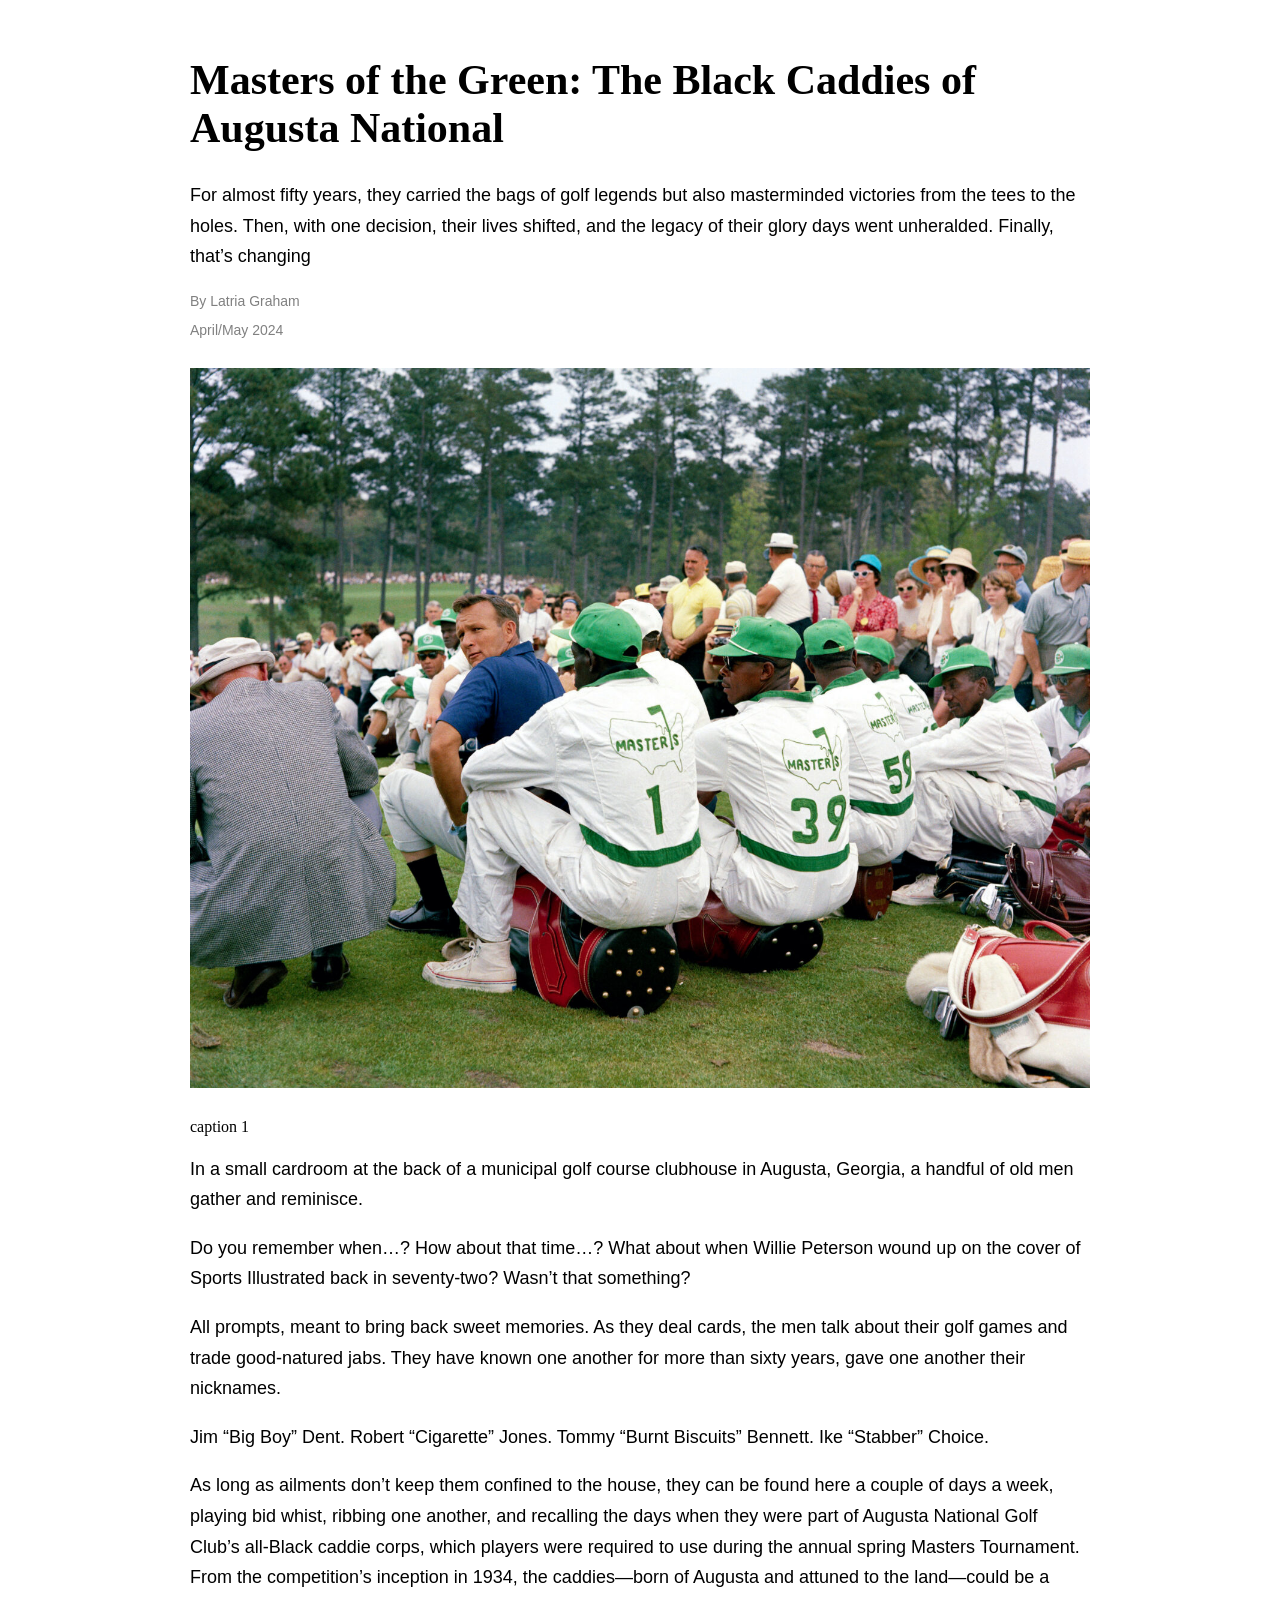
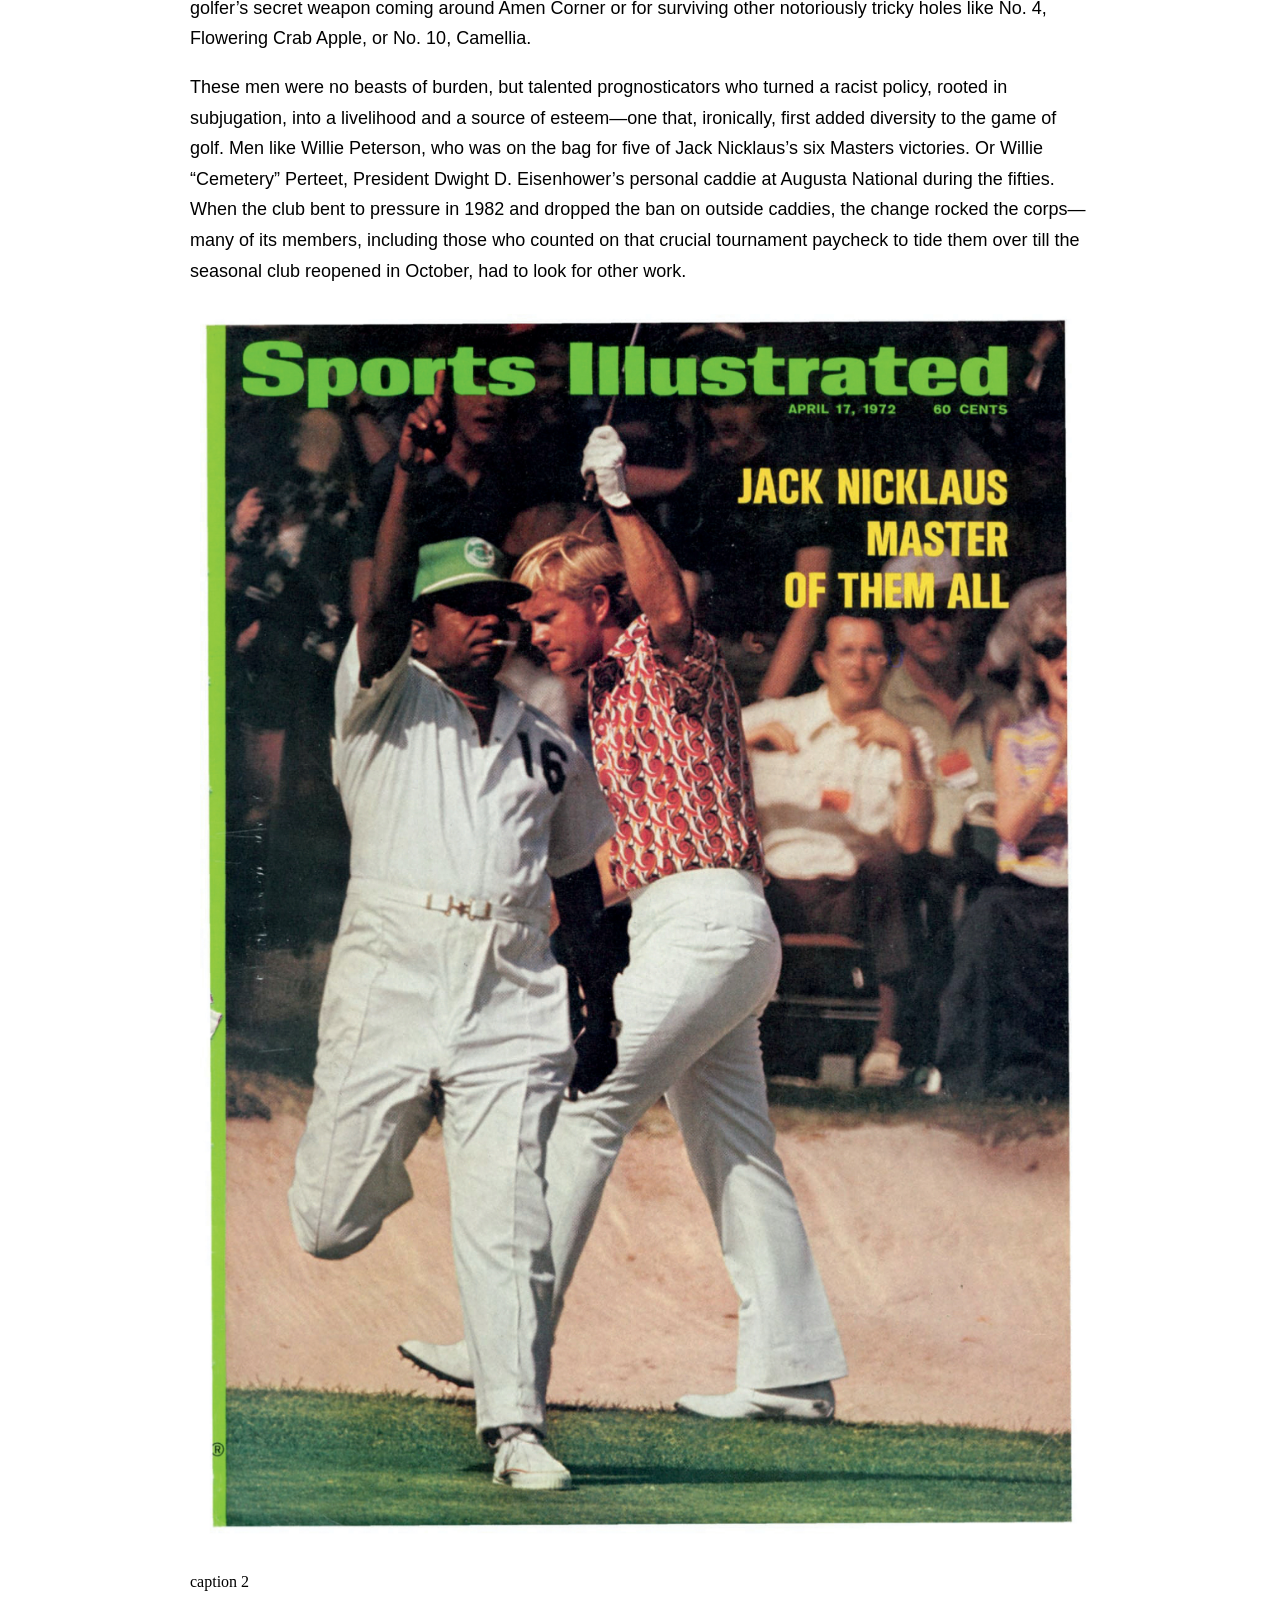
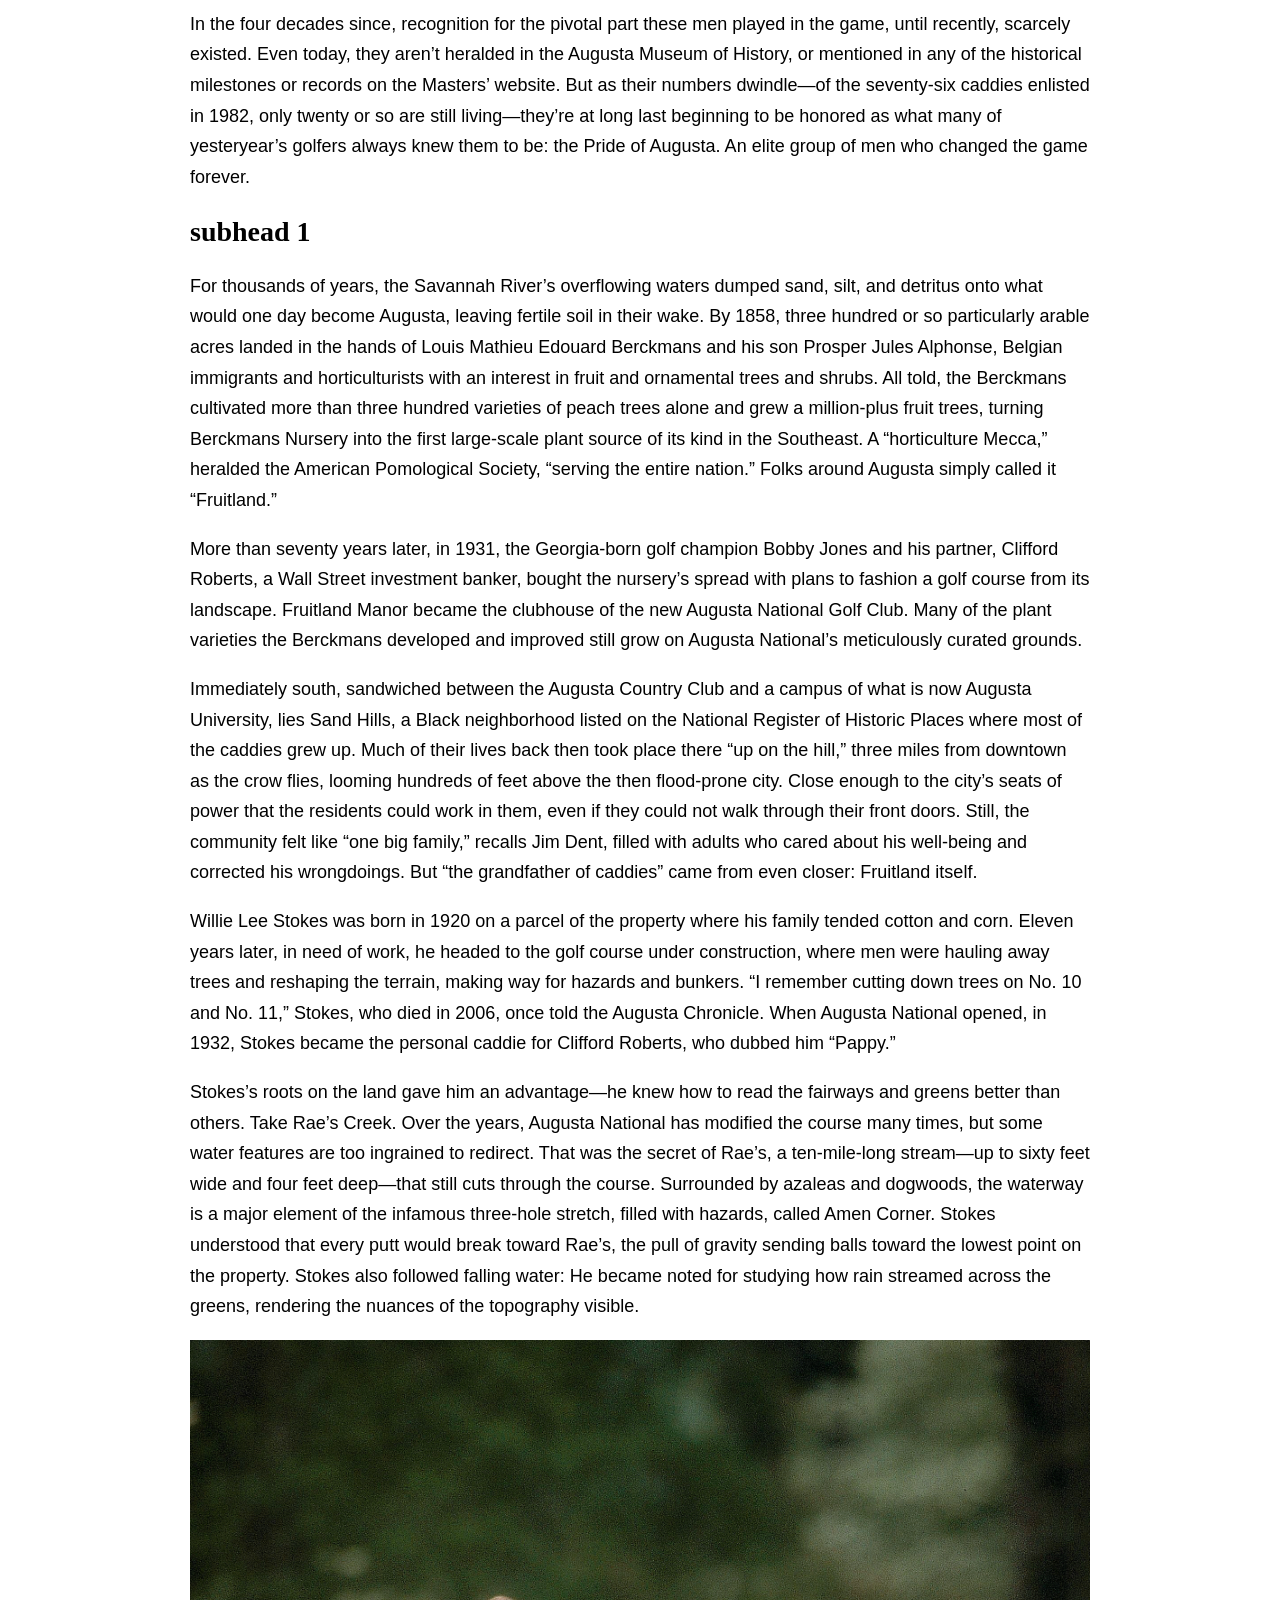
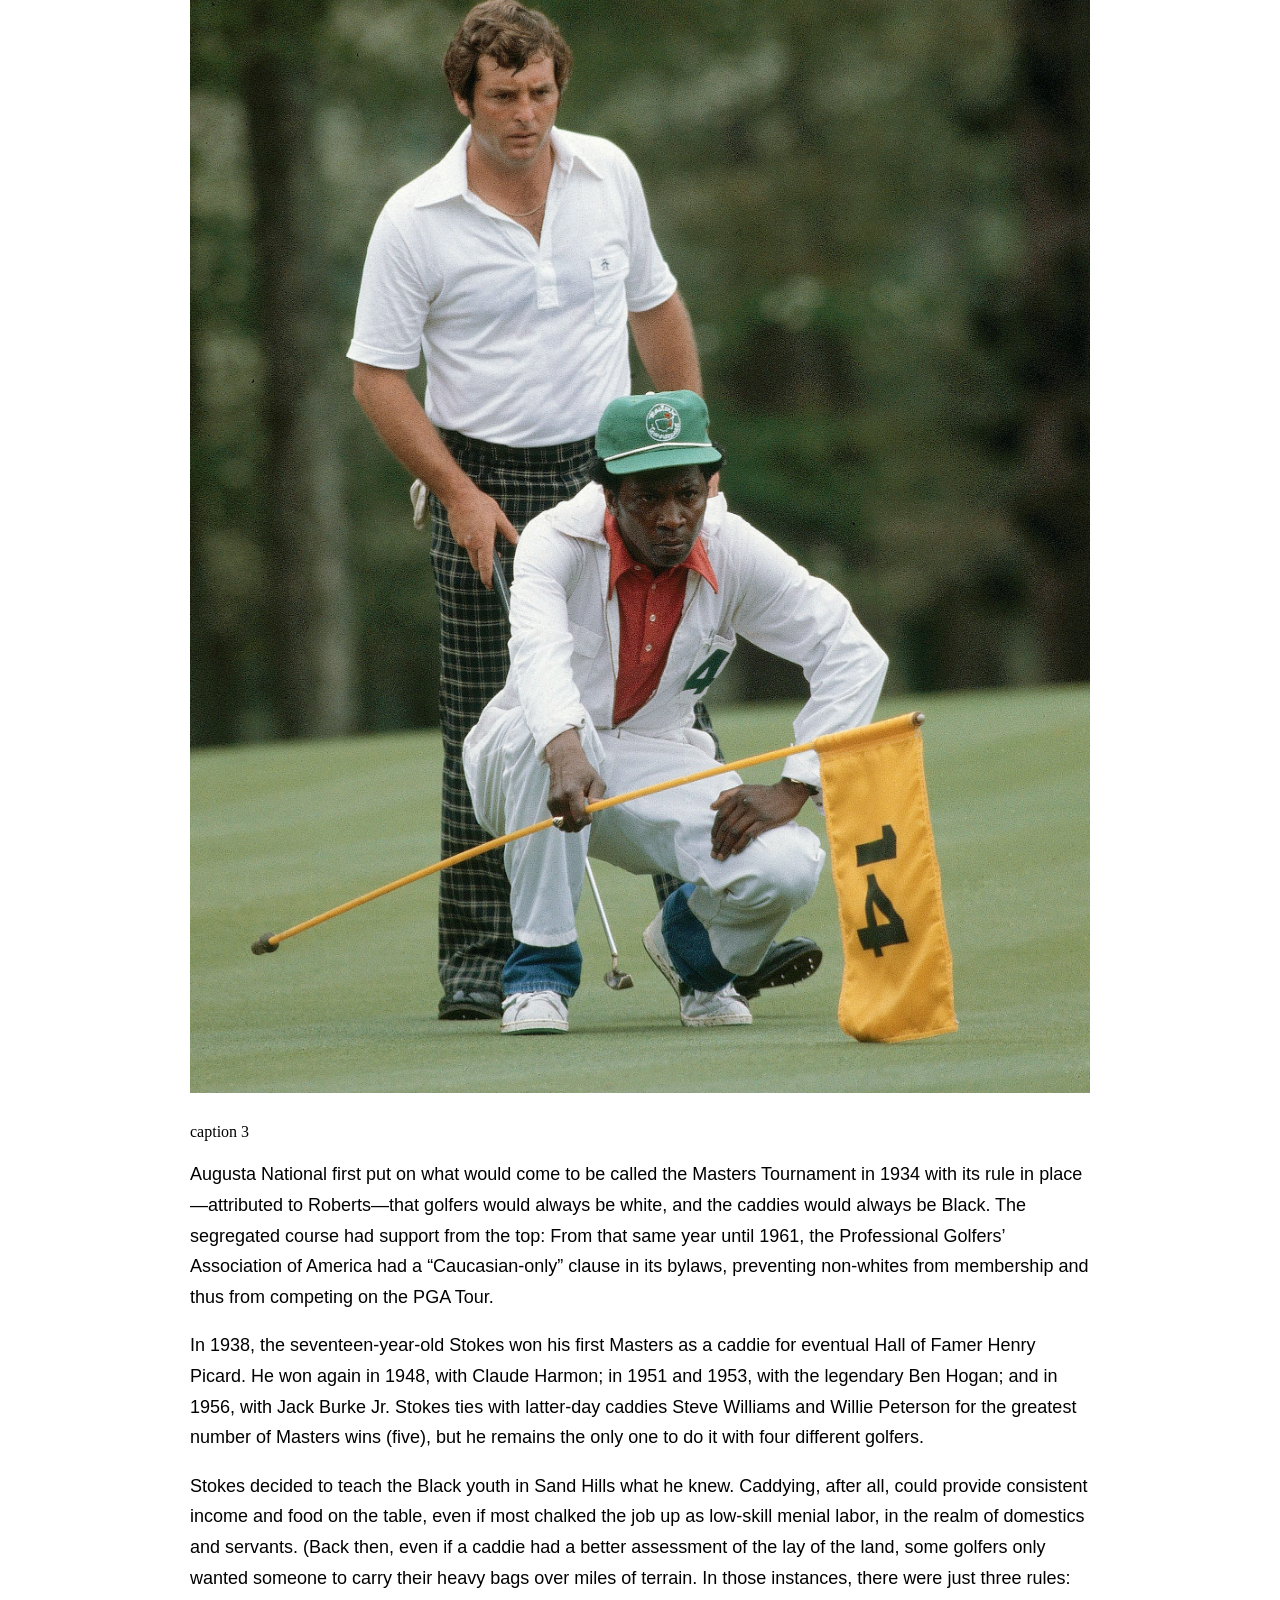
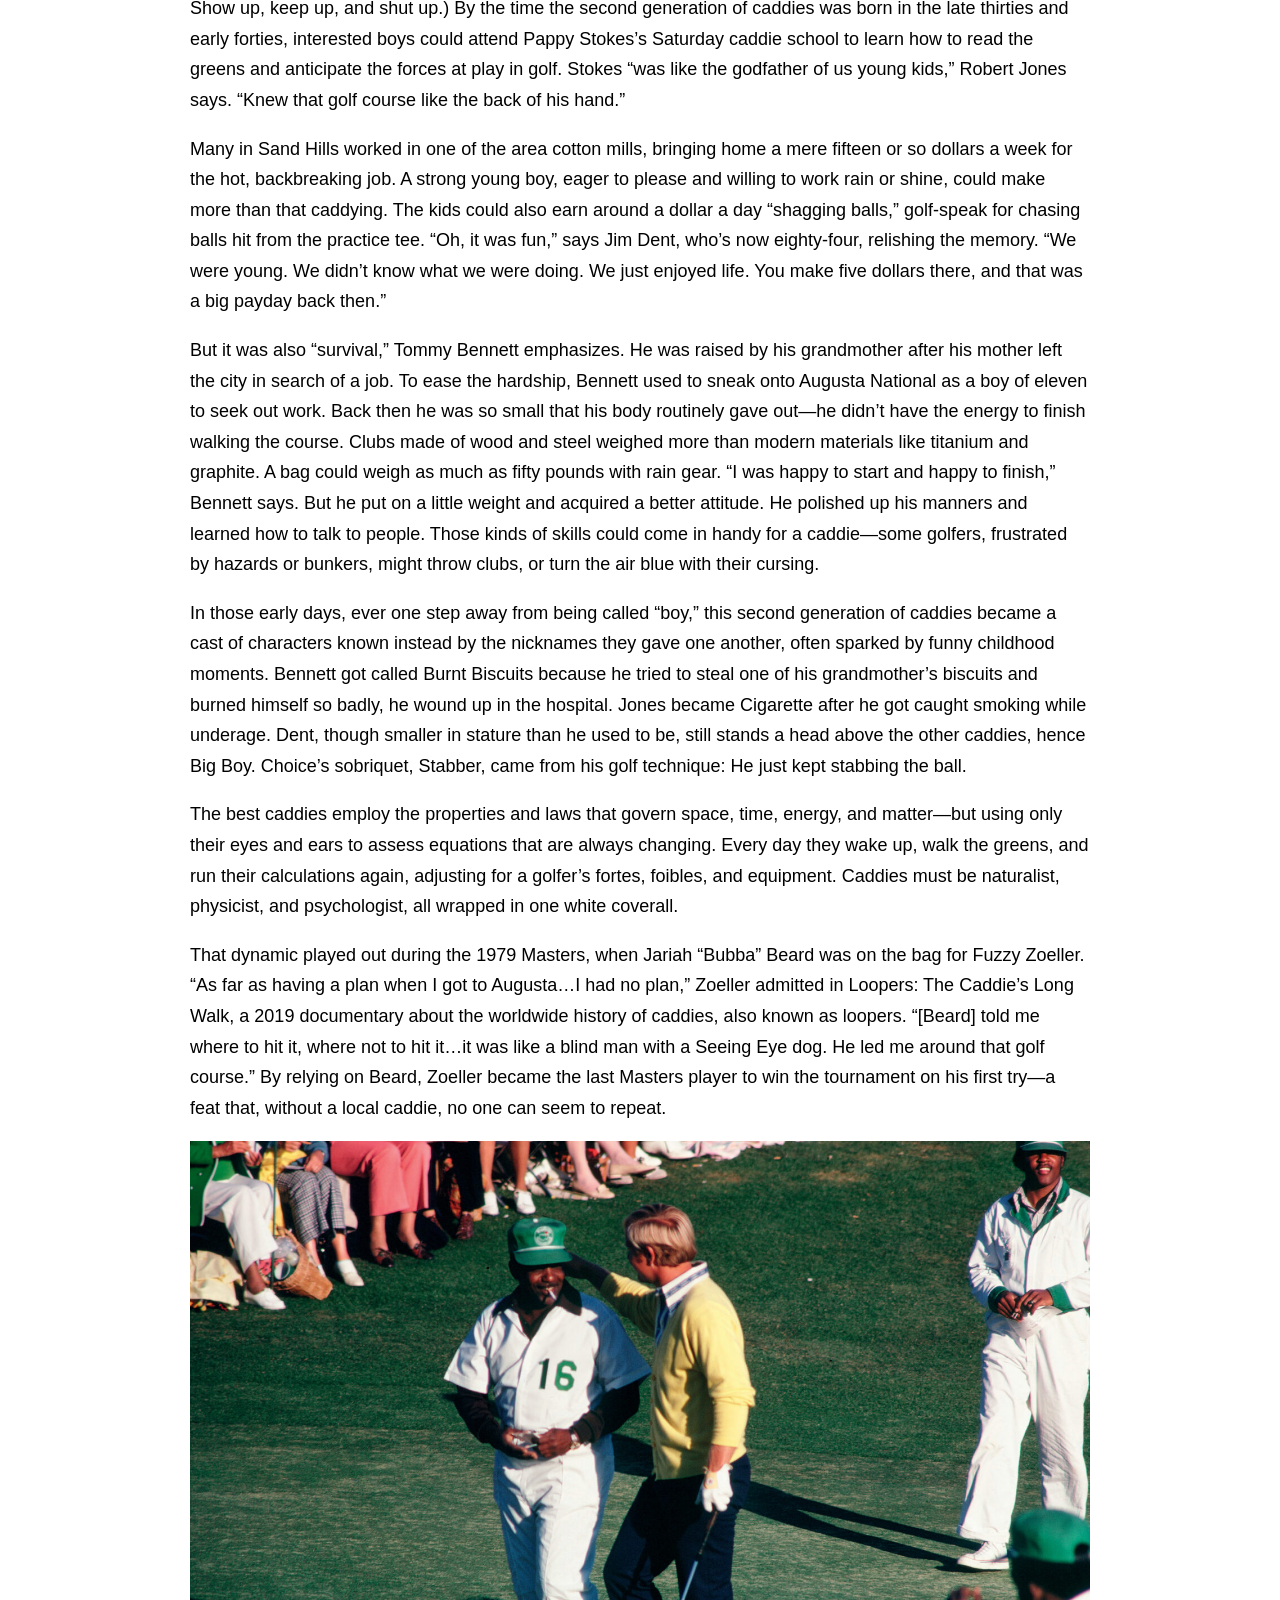
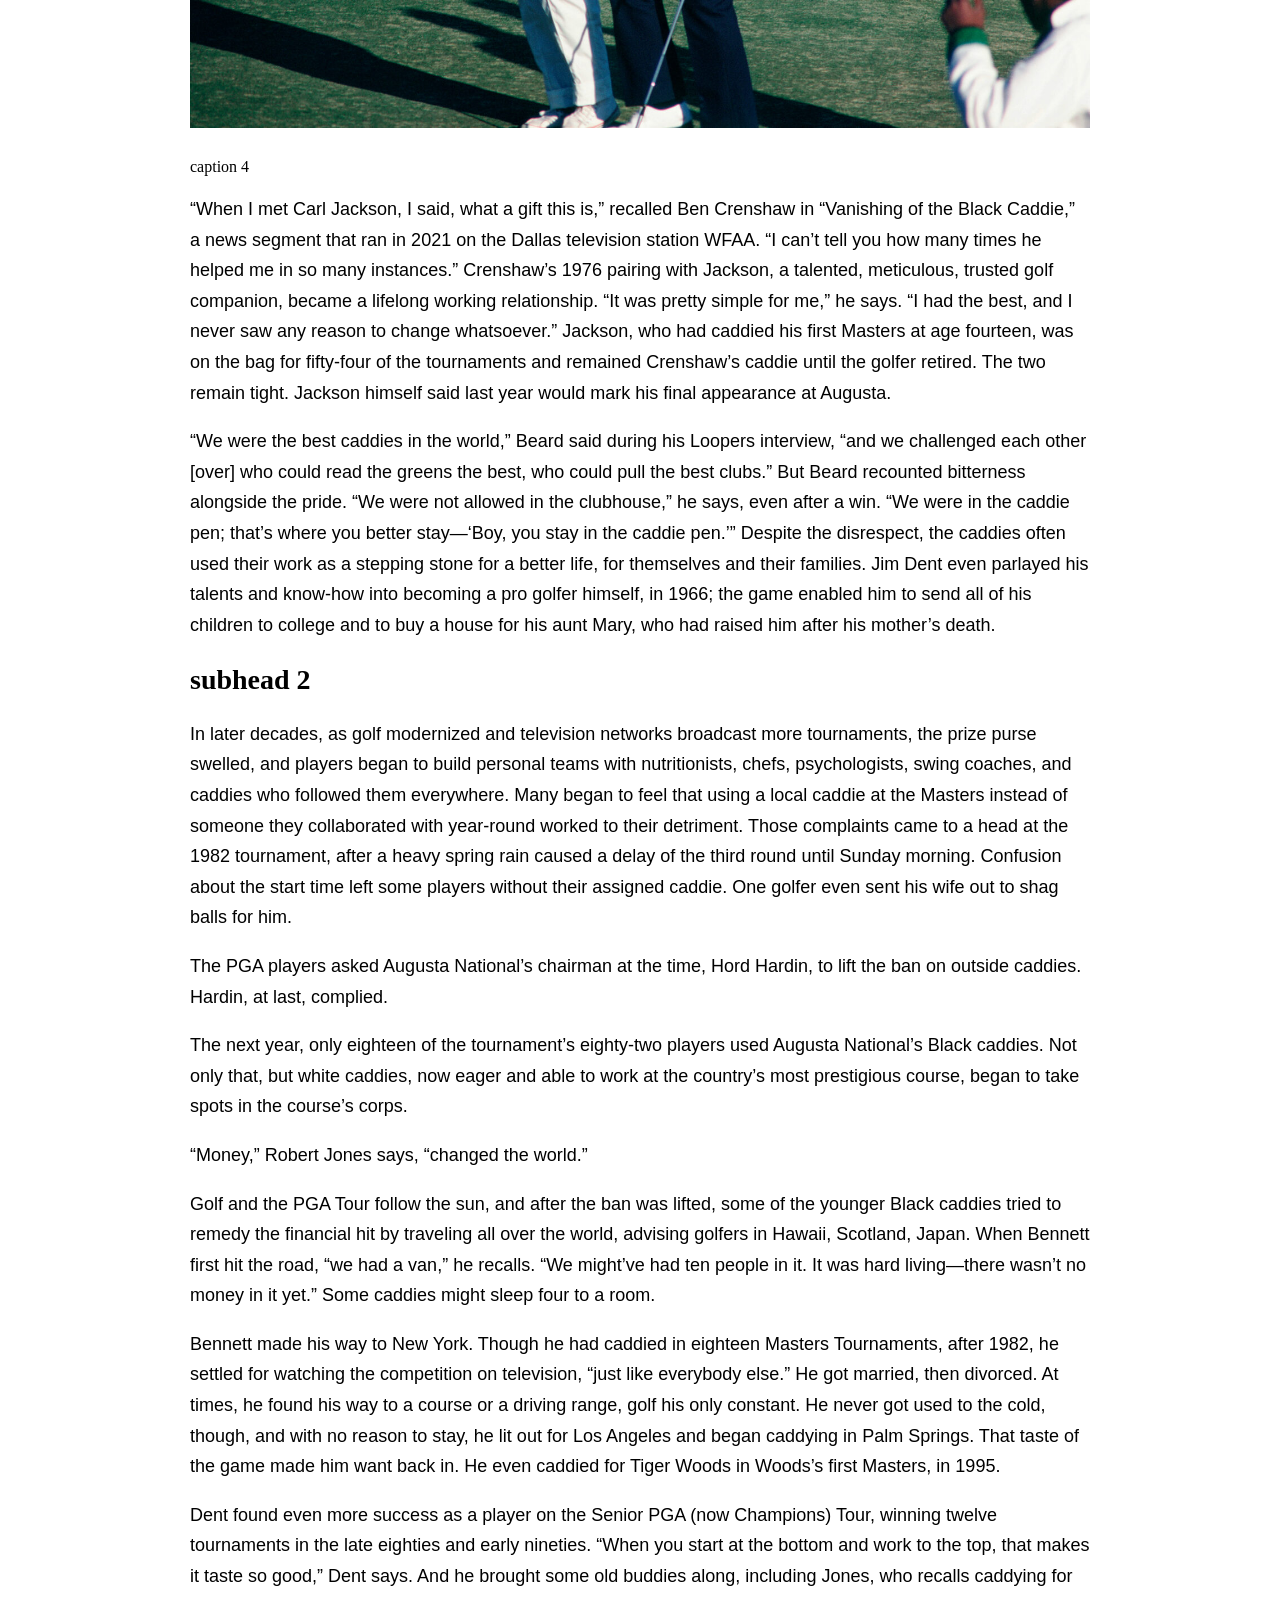
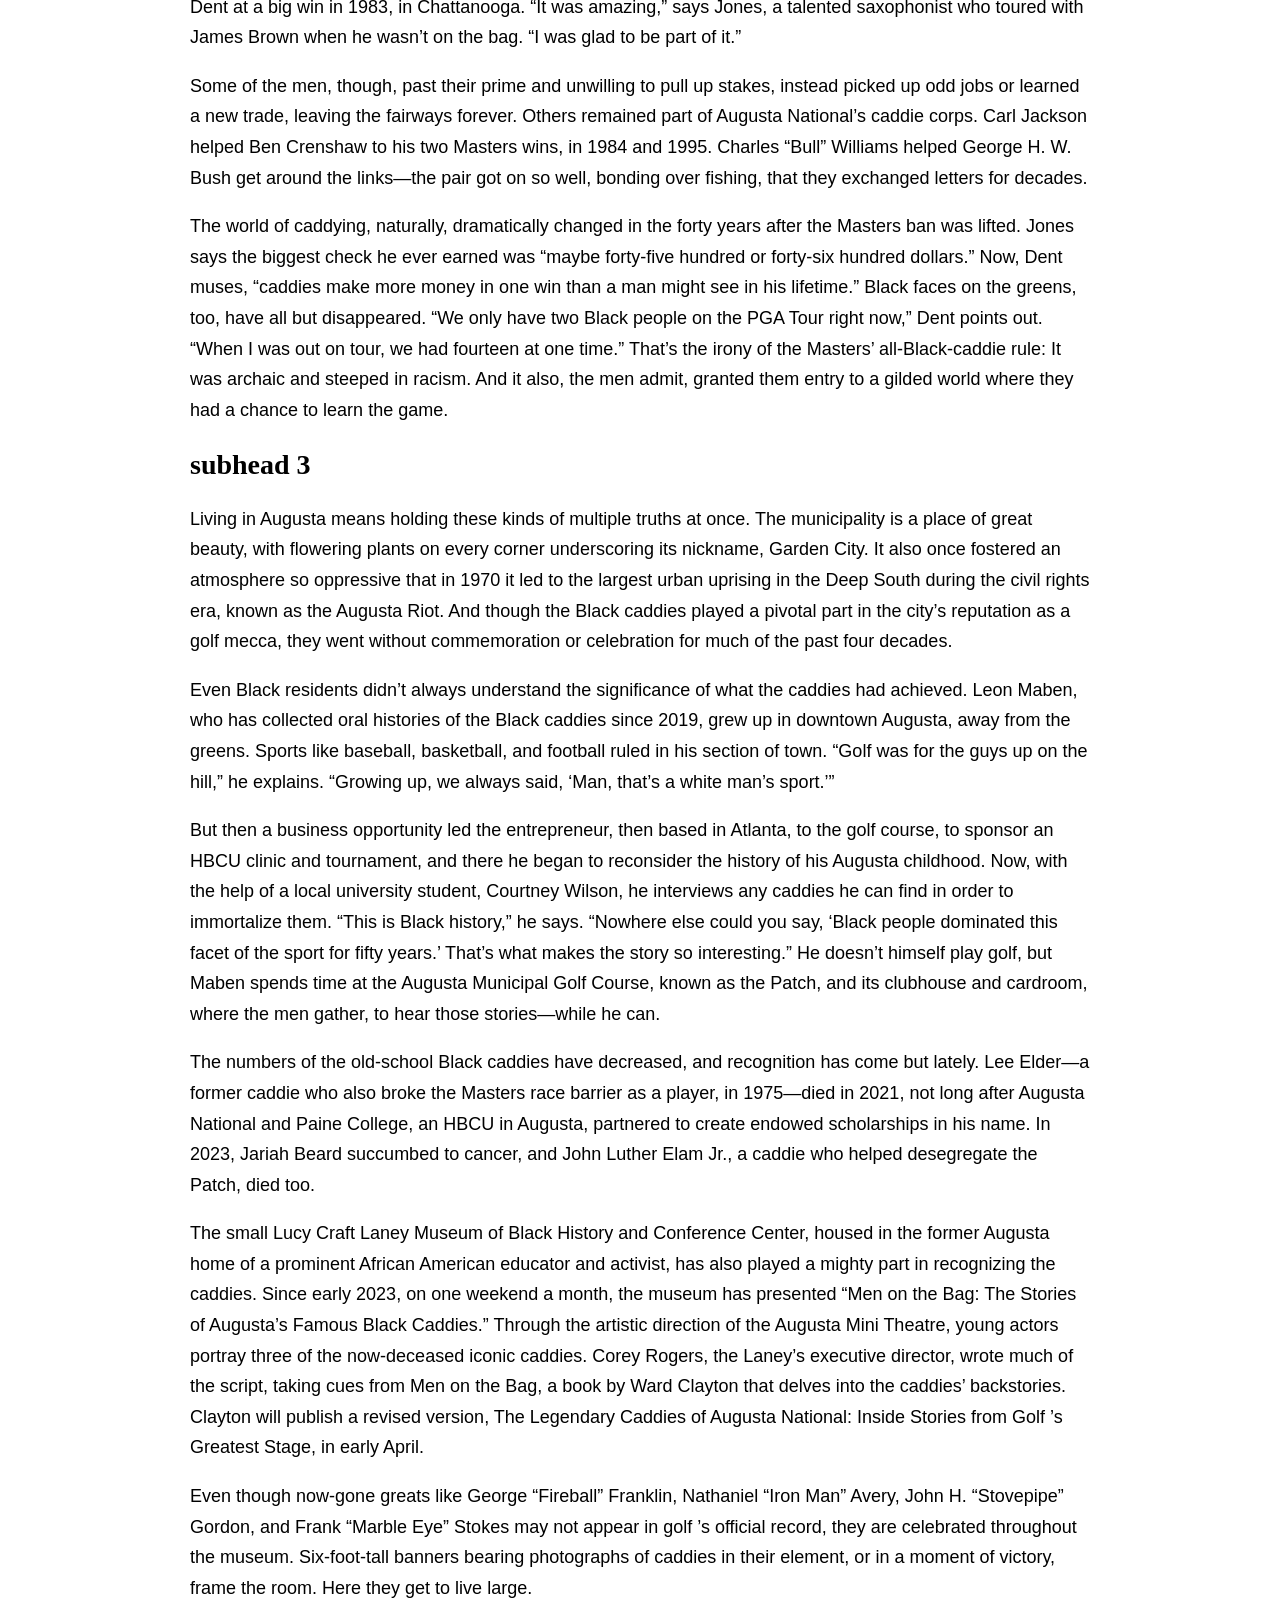
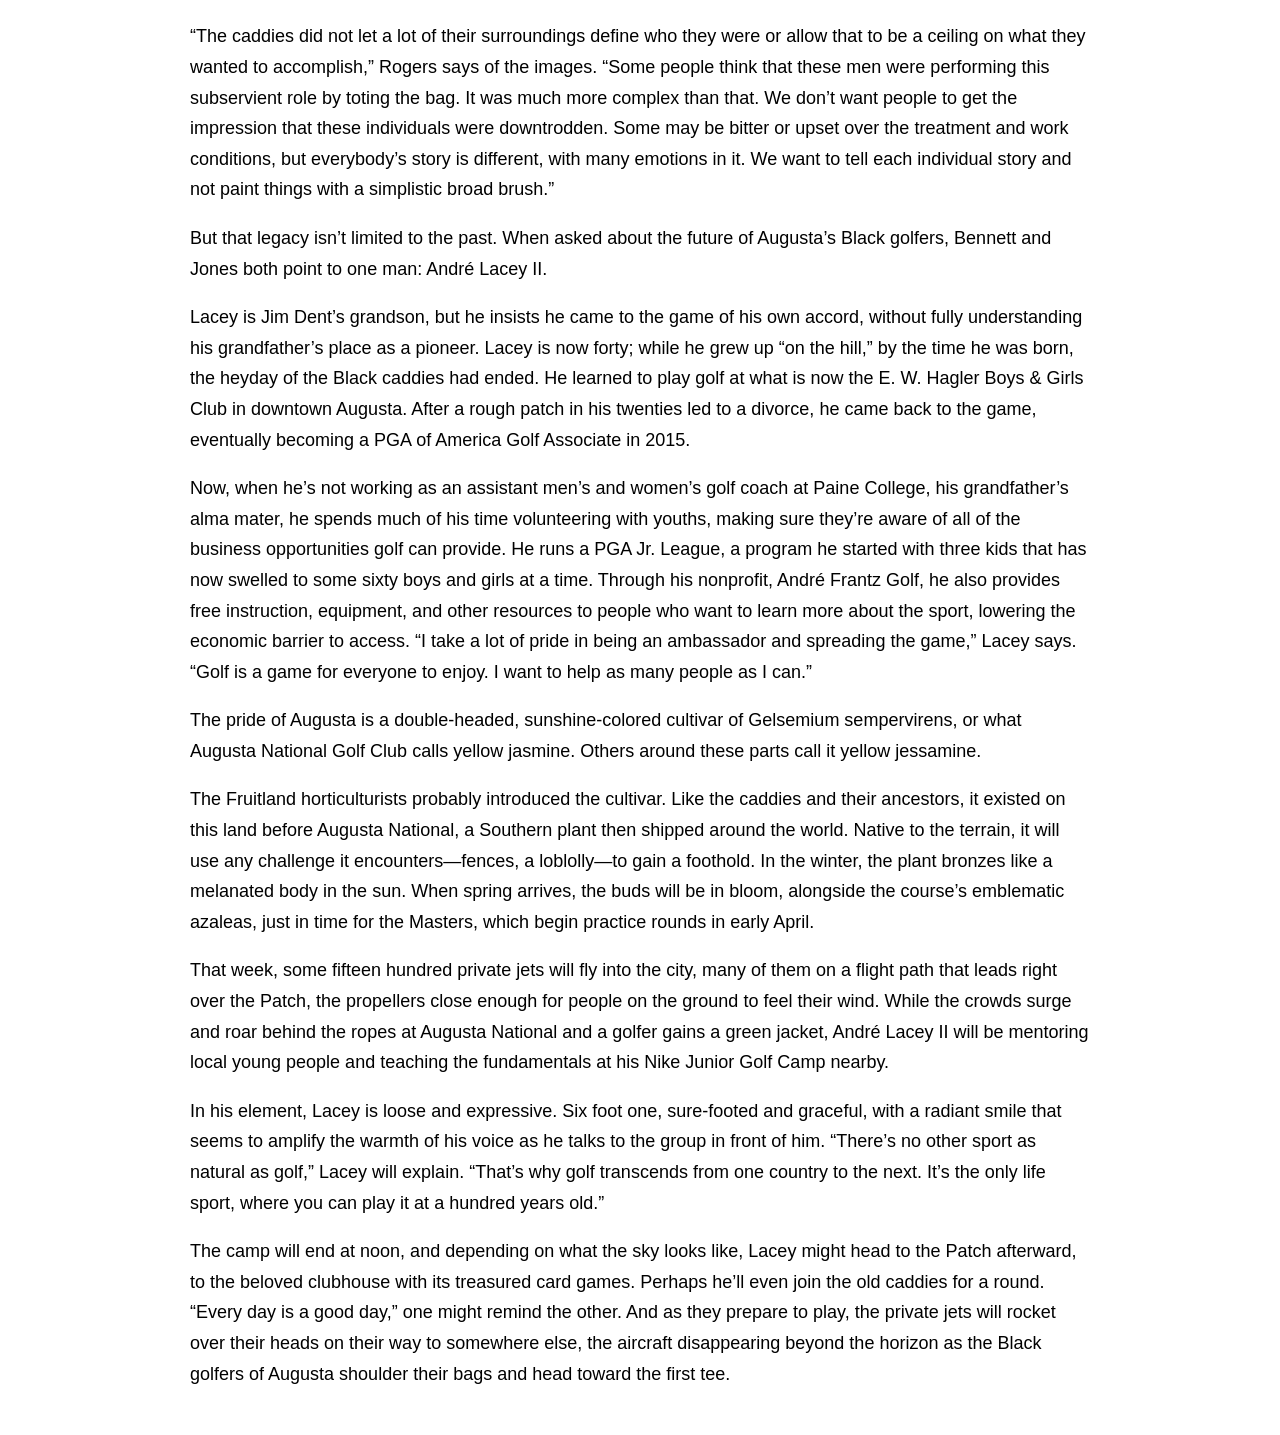
==== midterm/index.html @ 49750f42 "added byline div id and style" ====
<!DOCTYPE html>
<html lang="en">

<head>
    <meta charset="UTF-8">
    <meta name="viewport" content="width=device-width, initial-scale=1.0">
    <title>My Webpage</title>
    <link rel="stylesheet" href="style.css">
</head>

<body>

<div id="container">

<h1>Masters of the Green: The Black Caddies of Augusta National</h1>

<p>For almost fifty years, they carried the bags of golf legends but also masterminded victories from the tees to the holes. Then, with one decision, their lives shifted, and the legacy of their glory days went unheralded. Finally, that’s changing</p>

<div id="byline">
    <p>By Latria Graham</p>
    <p>April/May 2024</p>
</div>


<img src="image3.jpg" alt="Black caddies at Augusta National"
<p class="caption">caption 1</p>


<p>In a small cardroom at the back of a municipal golf course clubhouse in Augusta, Georgia, a handful of old men gather and reminisce.</p>


<p>Do you remember when…? How about that time…? What about when Willie Peterson wound up on the cover of Sports Illustrated back in seventy-two? Wasn’t that something?</p>


<p>All prompts, meant to bring back sweet memories. As they deal cards, the men talk about their golf games and trade good-natured jabs. They have known one another for more than sixty years, gave one another their nicknames.</p>


<p>Jim “Big Boy” Dent. Robert “Cigarette” Jones. Tommy “Burnt Biscuits” Bennett. Ike “Stabber” Choice.</p>


<p>As long as ailments don’t keep them confined to the house, they can be found here a couple of days a week, playing bid whist, ribbing one another, and recalling the days when they were part of Augusta National Golf Club’s all-Black caddie corps, which players were required to use during the annual spring Masters Tournament. From the competition’s inception in 1934, the caddies—born of Augusta and attuned to the land—could be a golfer’s secret weapon coming around Amen Corner or for surviving other notoriously tricky holes like No. 4, Flowering Crab Apple, or No. 10, Camellia.</p>


<p>These men were no beasts of burden, but talented prognosticators who turned a racist policy, rooted in subjugation, into a livelihood and a source of esteem—one that, ironically, first added diversity to the game of golf. Men like Willie Peterson, who was on the bag for five of Jack Nicklaus’s six Masters victories. Or Willie “Cemetery” Perteet, President Dwight D. Eisenhower’s personal caddie at Augusta National during the fifties. When the club bent to pressure in 1982 and dropped the ban on outside caddies, the change rocked the corps—many of its members, including those who counted on that crucial tournament paycheck to tide them over till the seasonal club reopened in October, had to look for other work.</p>


<img src="image4.jpg" alt="Jack Nicklaus and Willie Peterson on the 1972 Sports Illustrated cover"
<p class="caption">caption 2</p>


<p>In the four decades since, recognition for the pivotal part these men played in the game, until recently, scarcely existed. Even today, they aren’t heralded in the Augusta Museum of History, or mentioned in any of the historical milestones or records on the Masters’ website. But as their numbers dwindle—of the seventy-six caddies enlisted in 1982, only twenty or so are still living—they’re at long last beginning to be honored as what many of yesteryear’s golfers always knew them to be: the Pride of Augusta. An elite group of men who changed the game forever.</p>


<h2>subhead 1</h2>


<p>For thousands of years, the Savannah River’s overflowing waters dumped sand, silt, and detritus onto what would one day become Augusta, leaving fertile soil in their wake. By 1858, three hundred or so particularly arable acres landed in the hands of Louis Mathieu Edouard Berckmans and his son Prosper Jules Alphonse, Belgian immigrants and horticulturists with an interest in fruit and ornamental trees and shrubs. All told, the Berckmans cultivated more than three hundred varieties of peach trees alone and grew a million-plus fruit trees, turning Berckmans Nursery into the first large-scale plant source of its kind in the Southeast. A “horticulture Mecca,” heralded the American Pomological Society, “serving the entire nation.” Folks around Augusta simply called it “Fruitland.”</p>


<p>More than seventy years later, in 1931, the Georgia-born golf champion Bobby Jones and his partner, Clifford Roberts, a Wall Street investment banker, bought the nursery’s spread with plans to fashion a golf course from its landscape. Fruitland Manor became the clubhouse of the new Augusta National Golf Club. Many of the plant varieties the Berckmans developed and improved still grow on Augusta National’s meticulously curated grounds.</p>


<p>Immediately south, sandwiched between the Augusta Country Club and a campus of what is now Augusta University, lies Sand Hills, a Black neighborhood listed on the National Register of Historic Places where most of the caddies grew up. Much of their lives back then took place there “up on the hill,” three miles from downtown as the crow flies, looming hundreds of feet above the then flood-prone city. Close enough to the city’s seats of power that the residents could work in them, even if they could not walk through their front doors. Still, the community felt like “one big family,” recalls Jim Dent, filled with adults who cared about his well-being and corrected his wrongdoings. But “the grandfather of caddies” came from even closer: Fruitland itself.</p>


<p>Willie Lee Stokes was born in 1920 on a parcel of the property where his family tended cotton and corn. Eleven years later, in need of work, he headed to the golf course under construction, where men were hauling away trees and reshaping the terrain, making way for hazards and bunkers. “I remember cutting down trees on No. 10 and No. 11,” Stokes, who died in 2006, once told the Augusta Chronicle. When Augusta National opened, in 1932, Stokes became the personal caddie for Clifford Roberts, who dubbed him “Pappy.”</p>


<p>Stokes’s roots on the land gave him an advantage—he knew how to read the fairways and greens better than others. Take Rae’s Creek. Over the years, Augusta National has modified the course many times, but some water features are too ingrained to redirect. That was the secret of Rae’s, a ten-mile-long stream—up to sixty feet wide and four feet deep—that still cuts through the course. Surrounded by azaleas and dogwoods, the waterway is a major element of the infamous three-hole stretch, filled with hazards, called Amen Corner. Stokes understood that every putt would break toward Rae’s, the pull of gravity sending balls toward the lowest point on the property. Stokes also followed falling water: He became noted for studying how rain streamed across the greens, rendering the nuances of the topography visible.</p>


<img src="image10.jpg" alt="A caddie analyzes the course"
<p class="caption">caption 3</p>


<p>Augusta National first put on what would come to be called the Masters Tournament in 1934 with its rule in place—attributed to Roberts—that golfers would always be white, and the caddies would always be Black. The segregated course had support from the top: From that same year until 1961, the Professional Golfers’ Association of America had a “Caucasian-only” clause in its bylaws, preventing non-whites from membership and thus from competing on the PGA Tour.</p>


<p>In 1938, the seventeen-year-old Stokes won his first Masters as a caddie for eventual Hall of Famer Henry Picard. He won again in 1948, with Claude Harmon; in 1951 and 1953, with the legendary Ben Hogan; and in 1956, with Jack Burke Jr. Stokes ties with latter-day caddies Steve Williams and Willie Peterson for the greatest number of Masters wins (five), but he remains the only one to do it with four different golfers.</p>


<p>Stokes decided to teach the Black youth in Sand Hills what he knew. Caddying, after all, could provide consistent income and food on the table, even if most chalked the job up as low-skill menial labor, in the realm of domestics and servants. (Back then, even if a caddie had a better assessment of the lay of the land, some golfers only wanted someone to carry their heavy bags over miles of terrain. In those instances, there were just three rules: Show up, keep up, and shut up.) By the time the second generation of caddies was born in the late thirties and early forties, interested boys could attend Pappy Stokes’s Saturday caddie school to learn how to read the greens and anticipate the forces at play in golf. Stokes “was like the godfather of us young kids,” Robert Jones says. “Knew that golf course like the back of his hand.”</p>


<p>Many in Sand Hills worked in one of the area cotton mills, bringing home a mere fifteen or so dollars a week for the hot, backbreaking job. A strong young boy, eager to please and willing to work rain or shine, could make more than that caddying. The kids could also earn around a dollar a day “shagging balls,” golf-speak for chasing balls hit from the practice tee. “Oh, it was fun,” says Jim Dent, who’s now eighty-four, relishing the memory. “We were young. We didn’t know what we were doing. We just enjoyed life. You make five dollars there, and that was a big payday back then.”</p>


<p>But it was also “survival,” Tommy Bennett emphasizes. He was raised by his grandmother after his mother left the city in search of a job. To ease the hardship, Bennett used to sneak onto Augusta National as a boy of eleven to seek out work. Back then he was so small that his body routinely gave out—he didn’t have the energy to finish walking the course. Clubs made of wood and steel weighed more than modern materials like titanium and graphite. A bag could weigh as much as fifty pounds with rain gear. “I was happy to start and happy to finish,” Bennett says. But he put on a little weight and acquired a better attitude. He polished up his manners and learned how to talk to people. Those kinds of skills could come in handy for a caddie—some golfers, frustrated by hazards or bunkers, might throw clubs, or turn the air blue with their cursing.</p>


<p>In those early days, ever one step away from being called “boy,” this second generation of caddies became a cast of characters known instead by the nicknames they gave one another, often sparked by funny childhood moments. Bennett got called Burnt Biscuits because he tried to steal one of his grandmother’s biscuits and burned himself so badly, he wound up in the hospital. Jones became Cigarette after he got caught smoking while underage. Dent, though smaller in stature than he used to be, still stands a head above the other caddies, hence Big Boy. Choice’s sobriquet, Stabber, came from his golf technique: He just kept stabbing the ball.</p>


<p>The best caddies employ the properties and laws that govern space, time, energy, and matter—but using only their eyes and ears to assess equations that are always changing. Every day they wake up, walk the greens, and run their calculations again, adjusting for a golfer’s fortes, foibles, and equipment. Caddies must be naturalist, physicist, and psychologist, all wrapped in one white coverall.</p>


<p>That dynamic played out during the 1979 Masters, when Jariah “Bubba” Beard was on the bag for Fuzzy Zoeller. “As far as having a plan when I got to Augusta…I had no plan,” Zoeller admitted in Loopers: The Caddie’s Long Walk, a 2019 documentary about the worldwide history of caddies, also known as loopers. “[Beard] told me where to hit it, where not to hit it…it was like a blind man with a Seeing Eye dog. He led me around that golf course.” By relying on Beard, Zoeller became the last Masters player to win the tournament on his first try—a feat that, without a local caddie, no one can seem to repeat.</p>


<img src="image8.jpg" alt="A golfer speaks with a caddie"
<p class="caption">caption 4</p>


<p>“When I met Carl Jackson, I said, what a gift this is,” recalled Ben Crenshaw in “Vanishing of the Black Caddie,” a news segment that ran in 2021 on the Dallas television station WFAA. “I can’t tell you how many times he helped me in so many instances.” Crenshaw’s 1976 pairing with Jackson, a talented, meticulous, trusted golf companion, became a lifelong working relationship. “It was pretty simple for me,” he says. “I had the best, and I never saw any reason to change whatsoever.” Jackson, who had caddied his first Masters at age fourteen, was on the bag for fifty-four of the tournaments and remained Crenshaw’s caddie until the golfer retired. The two remain tight. Jackson himself said last year would mark his final appearance at Augusta.</p>


<p>“We were the best caddies in the world,” Beard said during his Loopers interview, “and we challenged each other [over] who could read the greens the best, who could pull the best clubs.” But Beard recounted bitterness alongside the pride. “We were not allowed in the clubhouse,” he says, even after a win. “We were in the caddie pen; that’s where you better stay—‘Boy, you stay in the caddie pen.’” Despite the disrespect, the caddies often used their work as a stepping stone for a better life, for themselves and their families. Jim Dent even parlayed his talents and know-how into becoming a pro golfer himself, in 1966; the game enabled him to send all of his children to college and to buy a house for his aunt Mary, who had raised him after his mother’s death.</p>


<h2>subhead 2</h2>


<p>In later decades, as golf modernized and television networks broadcast more tournaments, the prize purse swelled, and players began to build personal teams with nutritionists, chefs, psychologists, swing coaches, and caddies who followed them everywhere. Many began to feel that using a local caddie at the Masters instead of someone they collaborated with year-round worked to their detriment. Those complaints came to a head at the 1982 tournament, after a heavy spring rain caused a delay of the third round until Sunday morning. Confusion about the start time left some players without their assigned caddie. One golfer even sent his wife out to shag balls for him.</p>


<p>The PGA players asked Augusta National’s chairman at the time, Hord Hardin, to lift the ban on outside caddies. Hardin, at last, complied.</p>


<p>The next year, only eighteen of the tournament’s eighty-two players used Augusta National’s Black caddies. Not only that, but white caddies, now eager and able to work at the country’s most prestigious course, began to take spots in the course’s corps.</p>


<p>“Money,” Robert Jones says, “changed the world.”</p>


<p>Golf and the PGA Tour follow the sun, and after the ban was lifted, some of the younger Black caddies tried to remedy the financial hit by traveling all over the world, advising golfers in Hawaii, Scotland, Japan. When Bennett first hit the road, “we had a van,” he recalls. “We might’ve had ten people in it. It was hard living—there wasn’t no money in it yet.” Some caddies might sleep four to a room.</p>


<p>Bennett made his way to New York. Though he had caddied in eighteen Masters Tournaments, after 1982, he settled for watching the competition on television, “just like everybody else.” He got married, then divorced. At times, he found his way to a course or a driving range, golf his only constant. He never got used to the cold, though, and with no reason to stay, he lit out for Los Angeles and began caddying in Palm Springs. That taste of the game made him want back in. He even caddied for Tiger Woods in Woods’s first Masters, in 1995.</p>


<p>Dent found even more success as a player on the Senior PGA (now Champions) Tour, winning twelve tournaments in the late eighties and early nineties. “When you start at the bottom and work to the top, that makes it taste so good,” Dent says. And he brought some old buddies along, including Jones, who recalls caddying for Dent at a big win in 1983, in Chattanooga. “It was amazing,” says Jones, a talented saxophonist who toured with James Brown when he wasn’t on the bag. “I was glad to be part of it.”</p>


<p>Some of the men, though, past their prime and unwilling to pull up stakes, instead picked up odd jobs or learned a new trade, leaving the fairways forever. Others remained part of Augusta National’s caddie corps. Carl Jackson helped Ben Crenshaw to his two Masters wins, in 1984 and 1995. Charles “Bull” Williams helped George H. W. Bush get around the links—the pair got on so well, bonding over fishing, that they exchanged letters for decades.</p>


<p>The world of caddying, naturally, dramatically changed in the forty years after the Masters ban was lifted. Jones says the biggest check he ever earned was “maybe forty-five hundred or forty-six hundred dollars.” Now, Dent muses, “caddies make more money in one win than a man might see in his lifetime.” Black faces on the greens, too, have all but disappeared. “We only have two Black people on the PGA Tour right now,” Dent points out. “When I was out on tour, we had fourteen at one time.” That’s the irony of the Masters’ all-Black-caddie rule: It was archaic and steeped in racism. And it also, the men admit, granted them entry to a gilded world where they had a chance to learn the game.</p>


<h2>subhead 3</h2>


<p>Living in Augusta means holding these kinds of multiple truths at once. The municipality is a place of great beauty, with flowering plants on every corner underscoring its nickname, Garden City. It also once fostered an atmosphere so oppressive that in 1970 it led to the largest urban uprising in the Deep South during the civil rights era, known as the Augusta Riot. And though the Black caddies played a pivotal part in the city’s reputation as a golf mecca, they went without commemoration or celebration for much of the past four decades.</p>


<p>Even Black residents didn’t always understand the significance of what the caddies had achieved. Leon Maben, who has collected oral histories of the Black caddies since 2019, grew up in downtown Augusta, away from the greens. Sports like baseball, basketball, and football ruled in his section of town. “Golf was for the guys up on the hill,” he explains. “Growing up, we always said, ‘Man, that’s a white man’s sport.’”</p>


<p>But then a business opportunity led the entrepreneur, then based in Atlanta, to the golf course, to sponsor an HBCU clinic and tournament, and there he began to reconsider the history of his Augusta childhood. Now, with the help of a local university student, Courtney Wilson, he interviews any caddies he can find in order to immortalize them. “This is Black history,” he says. “Nowhere else could you say, ‘Black people dominated this facet of the sport for fifty years.’ That’s what makes the story so interesting.” He doesn’t himself play golf, but Maben spends time at the Augusta Municipal Golf Course, known as the Patch, and its clubhouse and cardroom, where the men gather, to hear those stories—while he can.</p>


<p>The numbers of the old-school Black caddies have decreased, and recognition has come but lately. Lee Elder—a former caddie who also broke the Masters race barrier as a player, in 1975—died in 2021, not long after Augusta National and Paine College, an HBCU in Augusta, partnered to create endowed scholarships in his name. In 2023, Jariah Beard succumbed to cancer, and John Luther Elam Jr., a caddie who helped desegregate the Patch, died too.</p>


<p>The small Lucy Craft Laney Museum of Black History and Conference Center, housed in the former Augusta home of a prominent African American educator and activist, has also played a mighty part in recognizing the caddies. Since early 2023, on one weekend a month, the museum has presented “Men on the Bag: The Stories of Augusta’s Famous Black Caddies.” Through the artistic direction of the Augusta Mini Theatre, young actors portray three of the now-deceased iconic caddies. Corey Rogers, the Laney’s executive director, wrote much of the script, taking cues from Men on the Bag, a book by Ward Clayton that delves into the caddies’ backstories. Clayton will publish a revised version, The Legendary Caddies of Augusta National: Inside Stories from Golf ’s Greatest Stage, in early April.</p>


<p>Even though now-gone greats like George “Fireball” Franklin, Nathaniel “Iron Man” Avery, John H. “Stovepipe” Gordon, and Frank “Marble Eye” Stokes may not appear in golf ’s official record, they are celebrated throughout the museum. Six-foot-tall banners bearing photographs of caddies in their element, or in a moment of victory, frame the room. Here they get to live large.</p>


<p>“The caddies did not let a lot of their surroundings define who they were or allow that to be a ceiling on what they wanted to accomplish,” Rogers says of the images. “Some people think that these men were performing this subservient role by toting the bag. It was much more complex than that. We don’t want people to get the impression that these individuals were downtrodden. Some may be bitter or upset over the treatment and work conditions, but everybody’s story is different, with many emotions in it. We want to tell each individual story and not paint things with a simplistic broad brush.”</p>


<p>But that legacy isn’t limited to the past. When asked about the future of Augusta’s Black golfers, Bennett and Jones both point to one man: André Lacey II.</p>


<p>Lacey is Jim Dent’s grandson, but he insists he came to the game of his own accord, without fully understanding his grandfather’s place as a pioneer. Lacey is now forty; while he grew up “on the hill,” by the time he was born, the heyday of the Black caddies had ended. He learned to play golf at what is now the E. W. Hagler Boys & Girls Club in downtown Augusta. After a rough patch in his twenties led to a divorce, he came back to the game, eventually becoming a PGA of America Golf Associate in 2015.</p>


<p>Now, when he’s not working as an assistant men’s and women’s golf coach at Paine College, his grandfather’s alma mater, he spends much of his time volunteering with youths, making sure they’re aware of all of the business opportunities golf can provide. He runs a PGA Jr. League, a program he started with three kids that has now swelled to some sixty boys and girls at a time. Through his nonprofit, André Frantz Golf, he also provides free instruction, equipment, and other resources to people who want to learn more about the sport, lowering the economic barrier to access. “I take a lot of pride in being an ambassador and spreading the game,” Lacey says. “Golf is a game for everyone to enjoy. I want to help as many people as I can.”</p>


<p>The pride of Augusta is a double-headed, sunshine-colored cultivar of Gelsemium sempervirens, or what Augusta National Golf Club calls yellow jasmine. Others around these parts call it yellow jessamine.</p>


<p>The Fruitland horticulturists probably introduced the cultivar. Like the caddies and their ancestors, it existed on this land before Augusta National, a Southern plant then shipped around the world. Native to the terrain, it will use any challenge it encounters—fences, a loblolly—to gain a foothold. In the winter, the plant bronzes like a melanated body in the sun. When spring arrives, the buds will be in bloom, alongside the course’s emblematic azaleas, just in time for the Masters, which begin practice rounds in early April.</p>


<p>That week, some fifteen hundred private jets will fly into the city, many of them on a flight path that leads right over the Patch, the propellers close enough for people on the ground to feel their wind. While the crowds surge and roar behind the ropes at Augusta National and a golfer gains a green jacket, André Lacey II will be mentoring local young people and teaching the fundamentals at his Nike Junior Golf Camp nearby.</p>


<p>In his element, Lacey is loose and expressive. Six foot one, sure-footed and graceful, with a radiant smile that seems to amplify the warmth of his voice as he talks to the group in front of him. “There’s no other sport as natural as golf,” Lacey will explain. “That’s why golf transcends from one country to the next. It’s the only life sport, where you can play it at a hundred years old.”</p>


<p>The camp will end at noon, and depending on what the sky looks like, Lacey might head to the Patch afterward, to the beloved clubhouse with its treasured card games. Perhaps he’ll even join the old caddies for a round. “Every day is a good day,” one might remind the other. And as they prepare to play, the private jets will rocket over their heads on their way to somewhere else, the aircraft disappearing beyond the horizon as the Black golfers of Augusta shoulder their bags and head toward the first tee.</p>

</div>

</body>

</html>
---- midterm/style.css ----
h1 {
    font-family: Georgia, "Times New Roman", serif;
    font-size: 42px;
}

h2 {
    font-family: Georgia, "Times New Roman", serif;
    font-size: 28px;
}

p {
    font-family: Helvetica, Arial, Helvetica, sans-serif;
    font-size: 18px;
    line-height: 1.7;
}

img {
    display: block;
    max-width: 100%;
    height: auto;
    margin-top: 30px;
}

.caption {
    font-family: Arial, Helvetica, sans-serif;
    font-size: 13px;
    color: grey;
    margin-top: 8px;
    margin-bottom: 30px;
}

#container {
    max-width: 900px;
    margin: 0 auto;
    padding: 20px;
}

#byline {
    font-family: Helvetica, Arial, sans-serif;
    font-size: 14px;
    color: grey;
    margin-top: 15px;
    margin-bottom: 25px;
}

#byline p {
    font-size: 14px;
    margin: 5px 0;
}
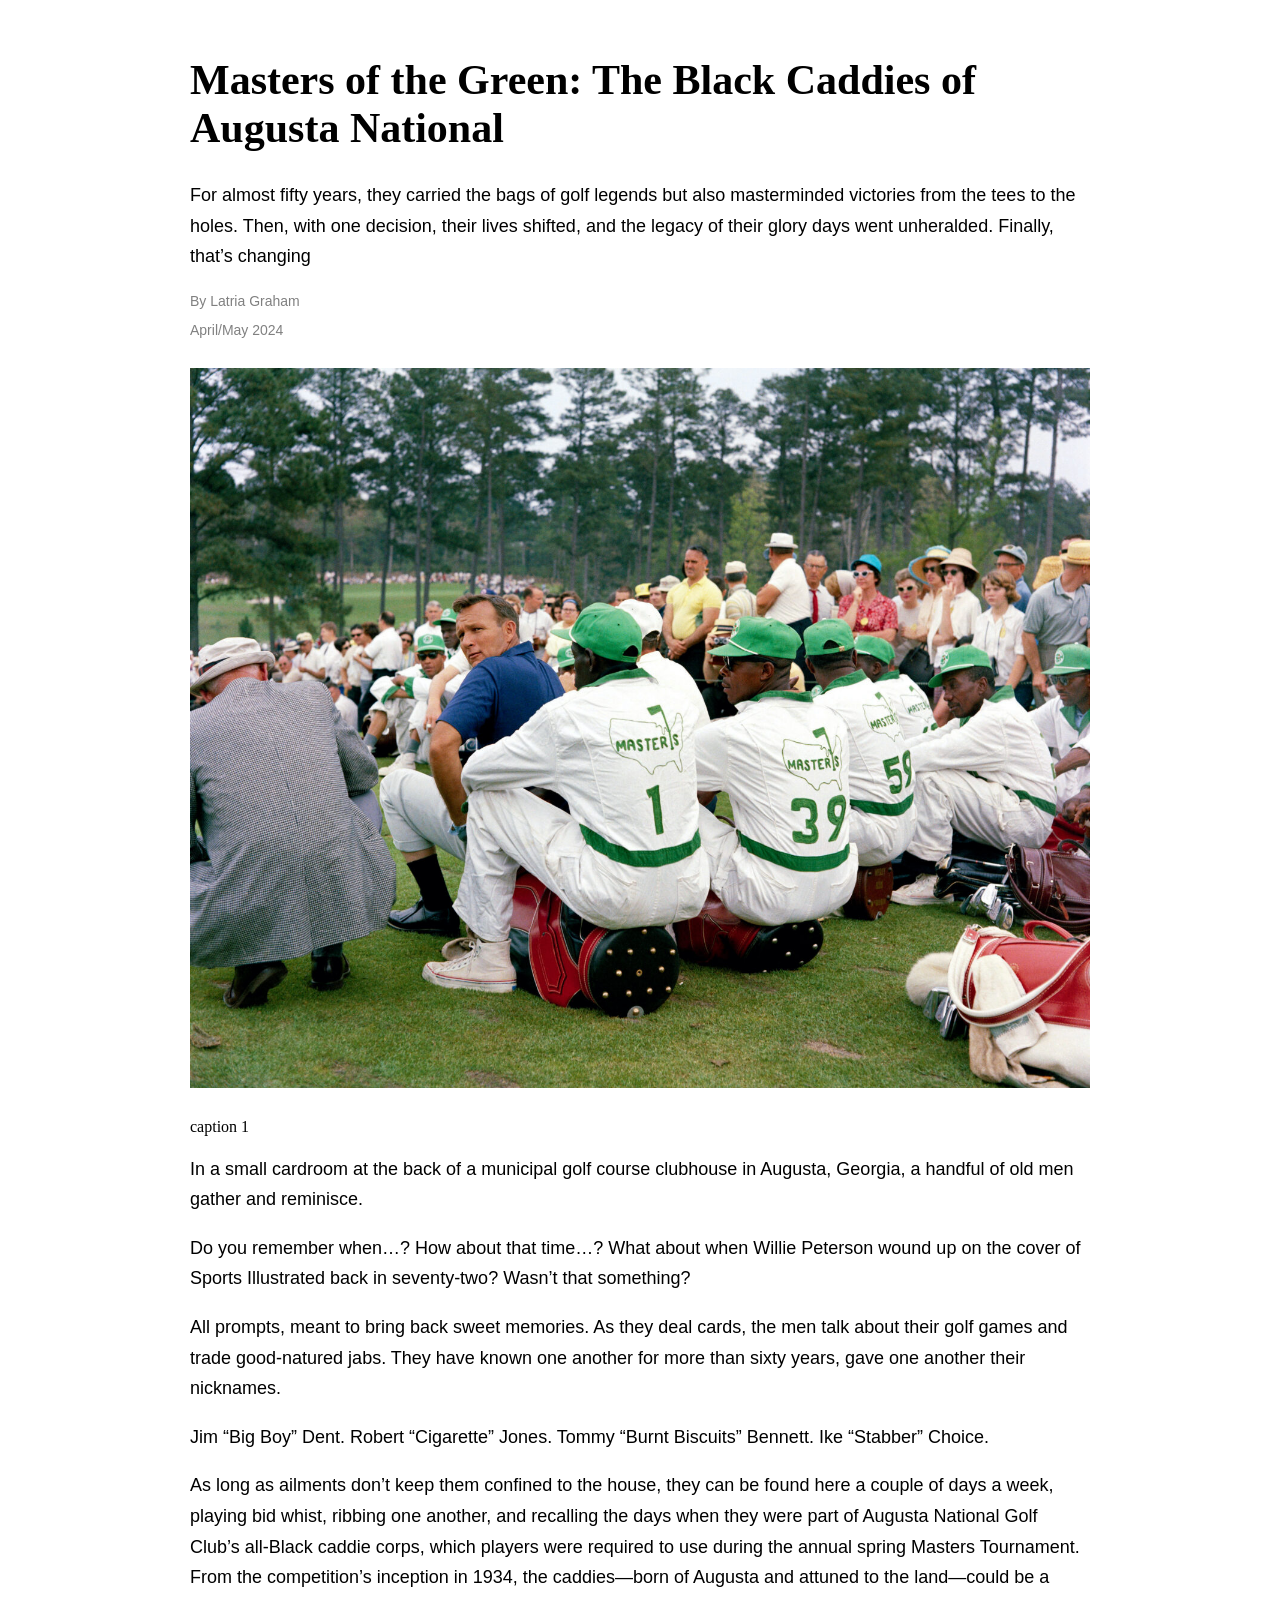
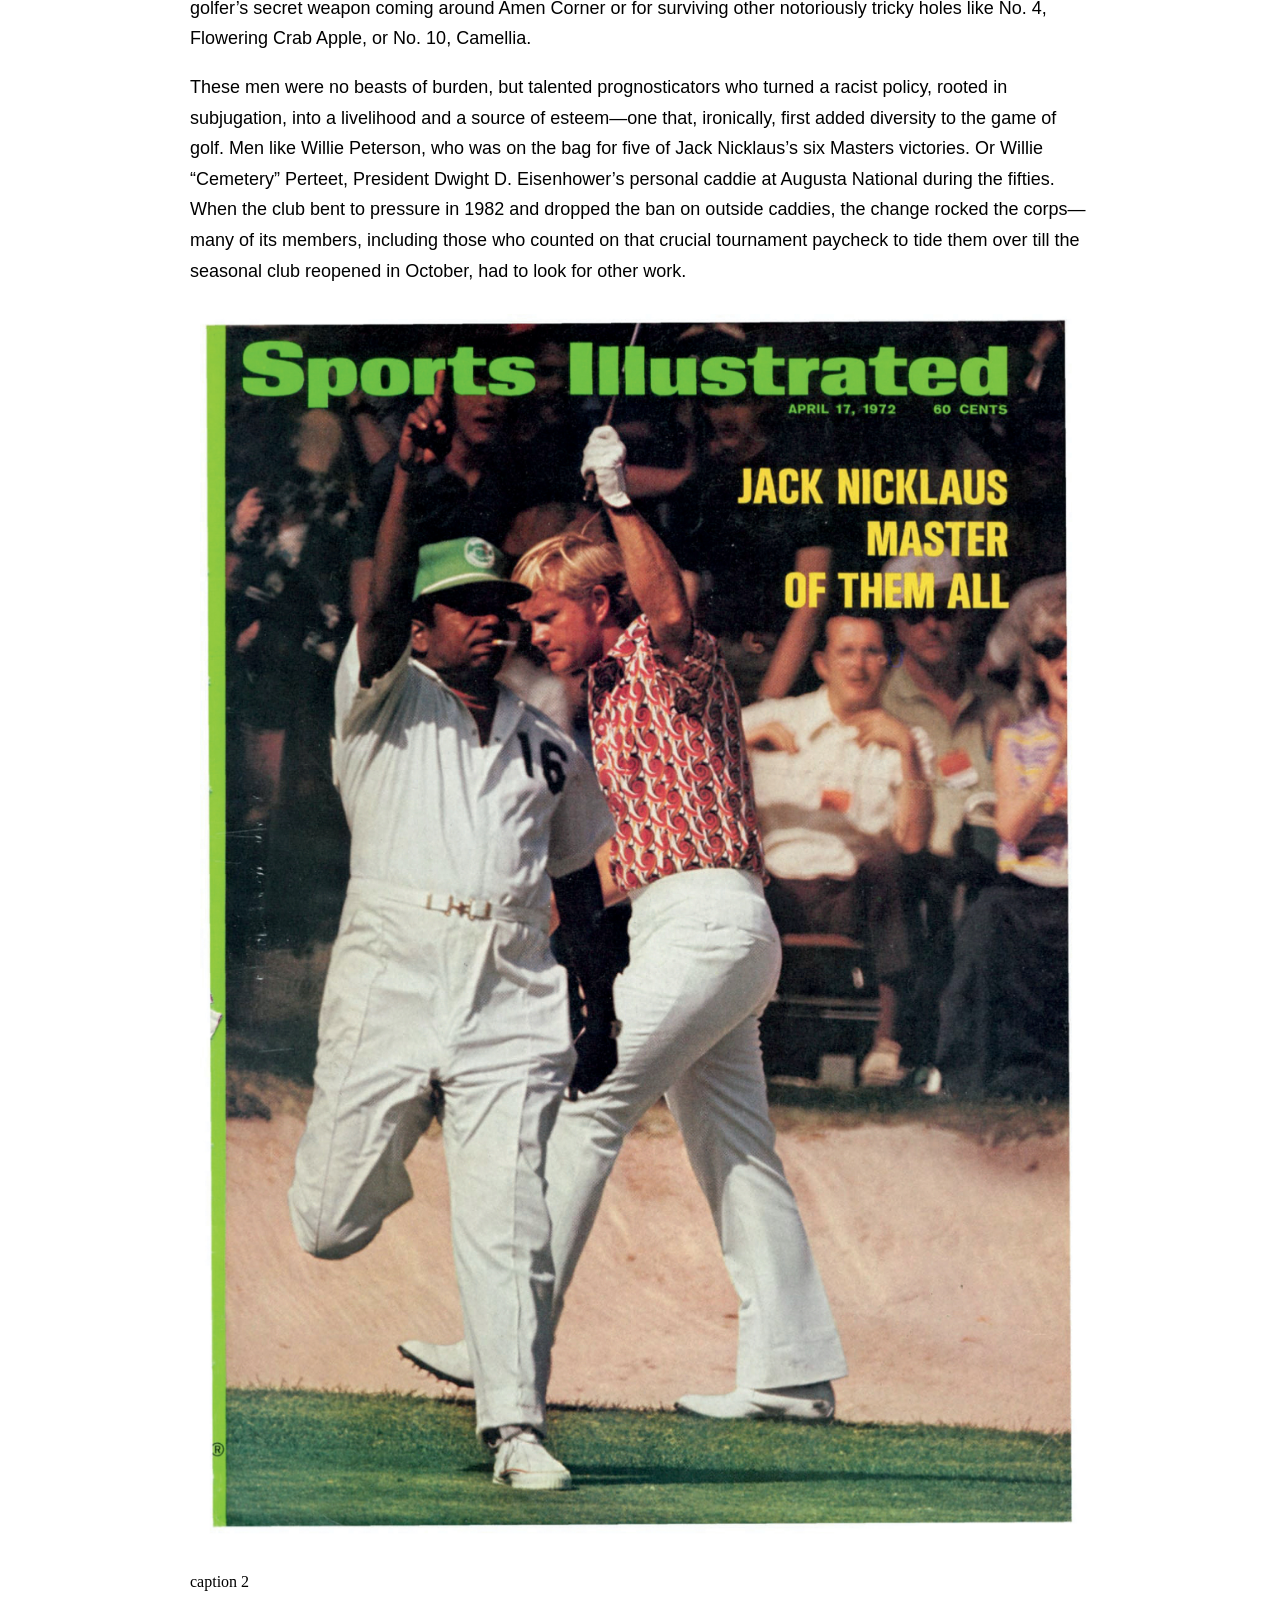
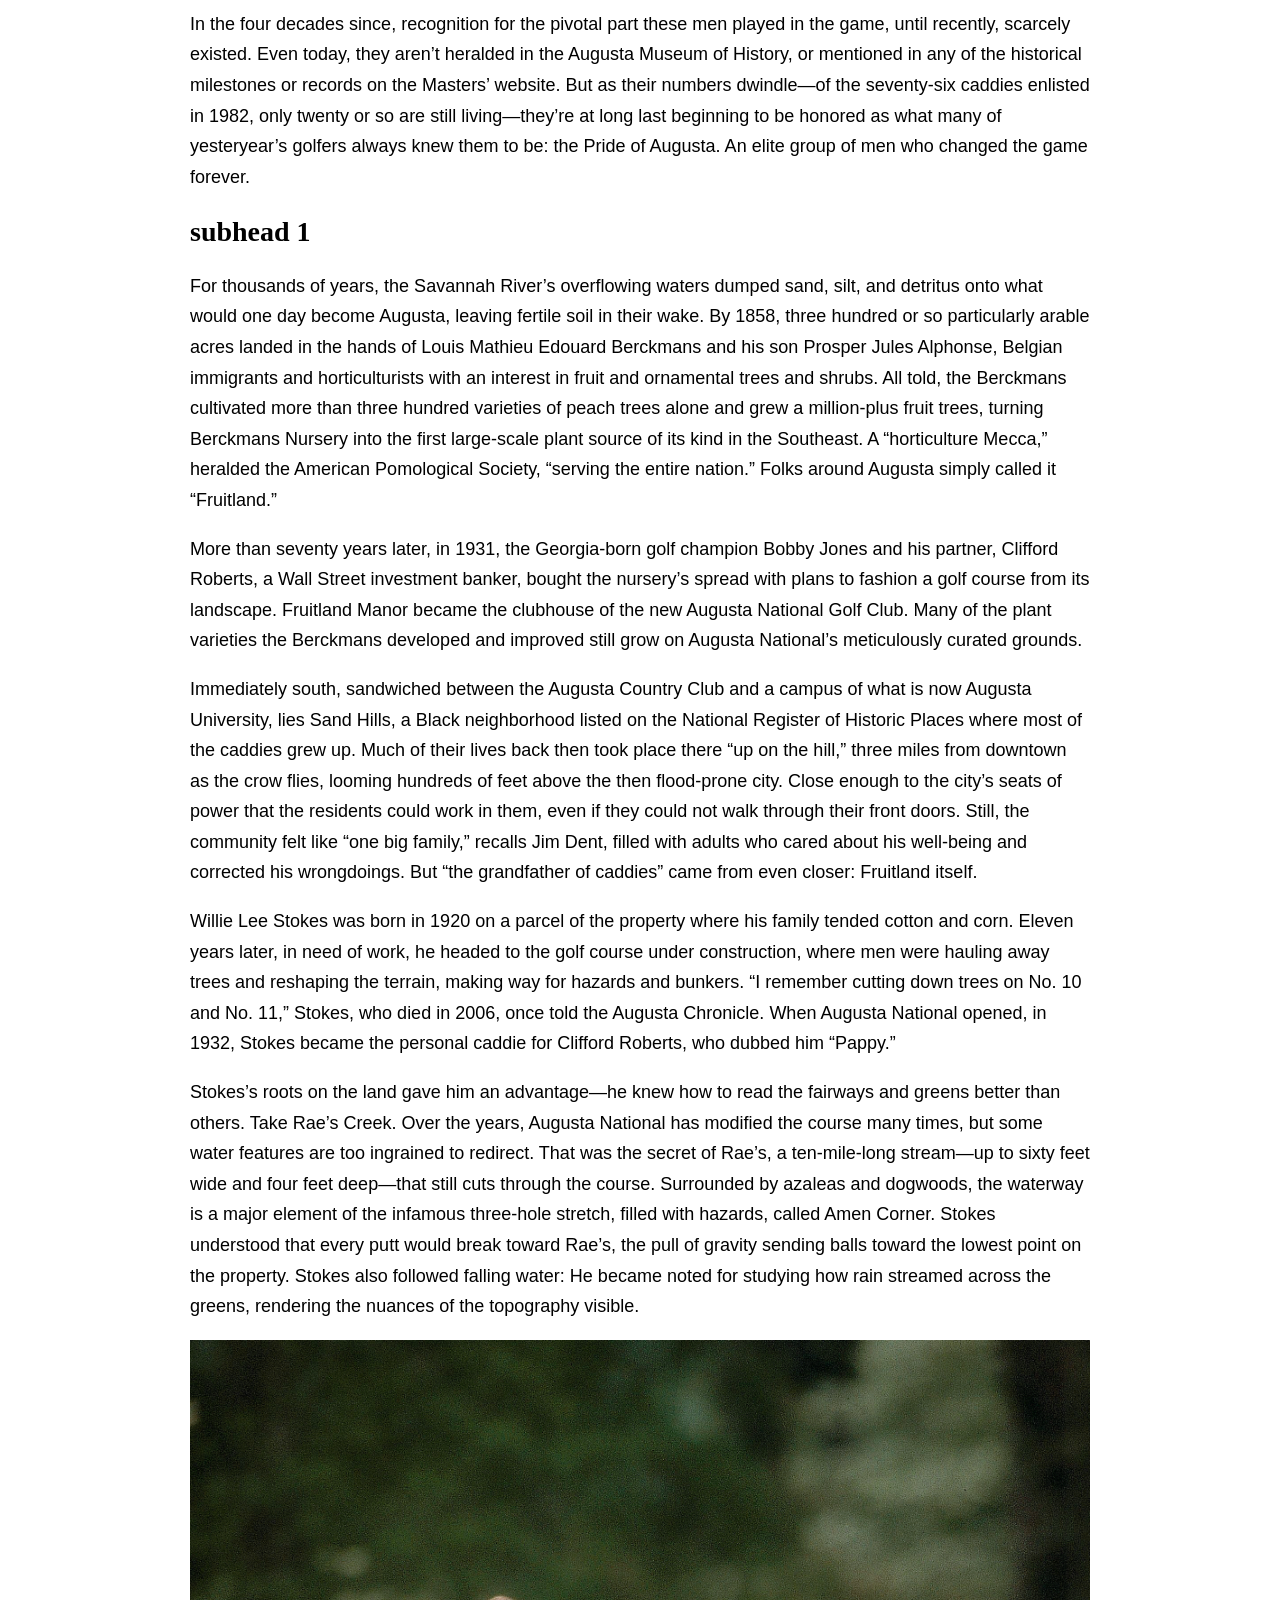
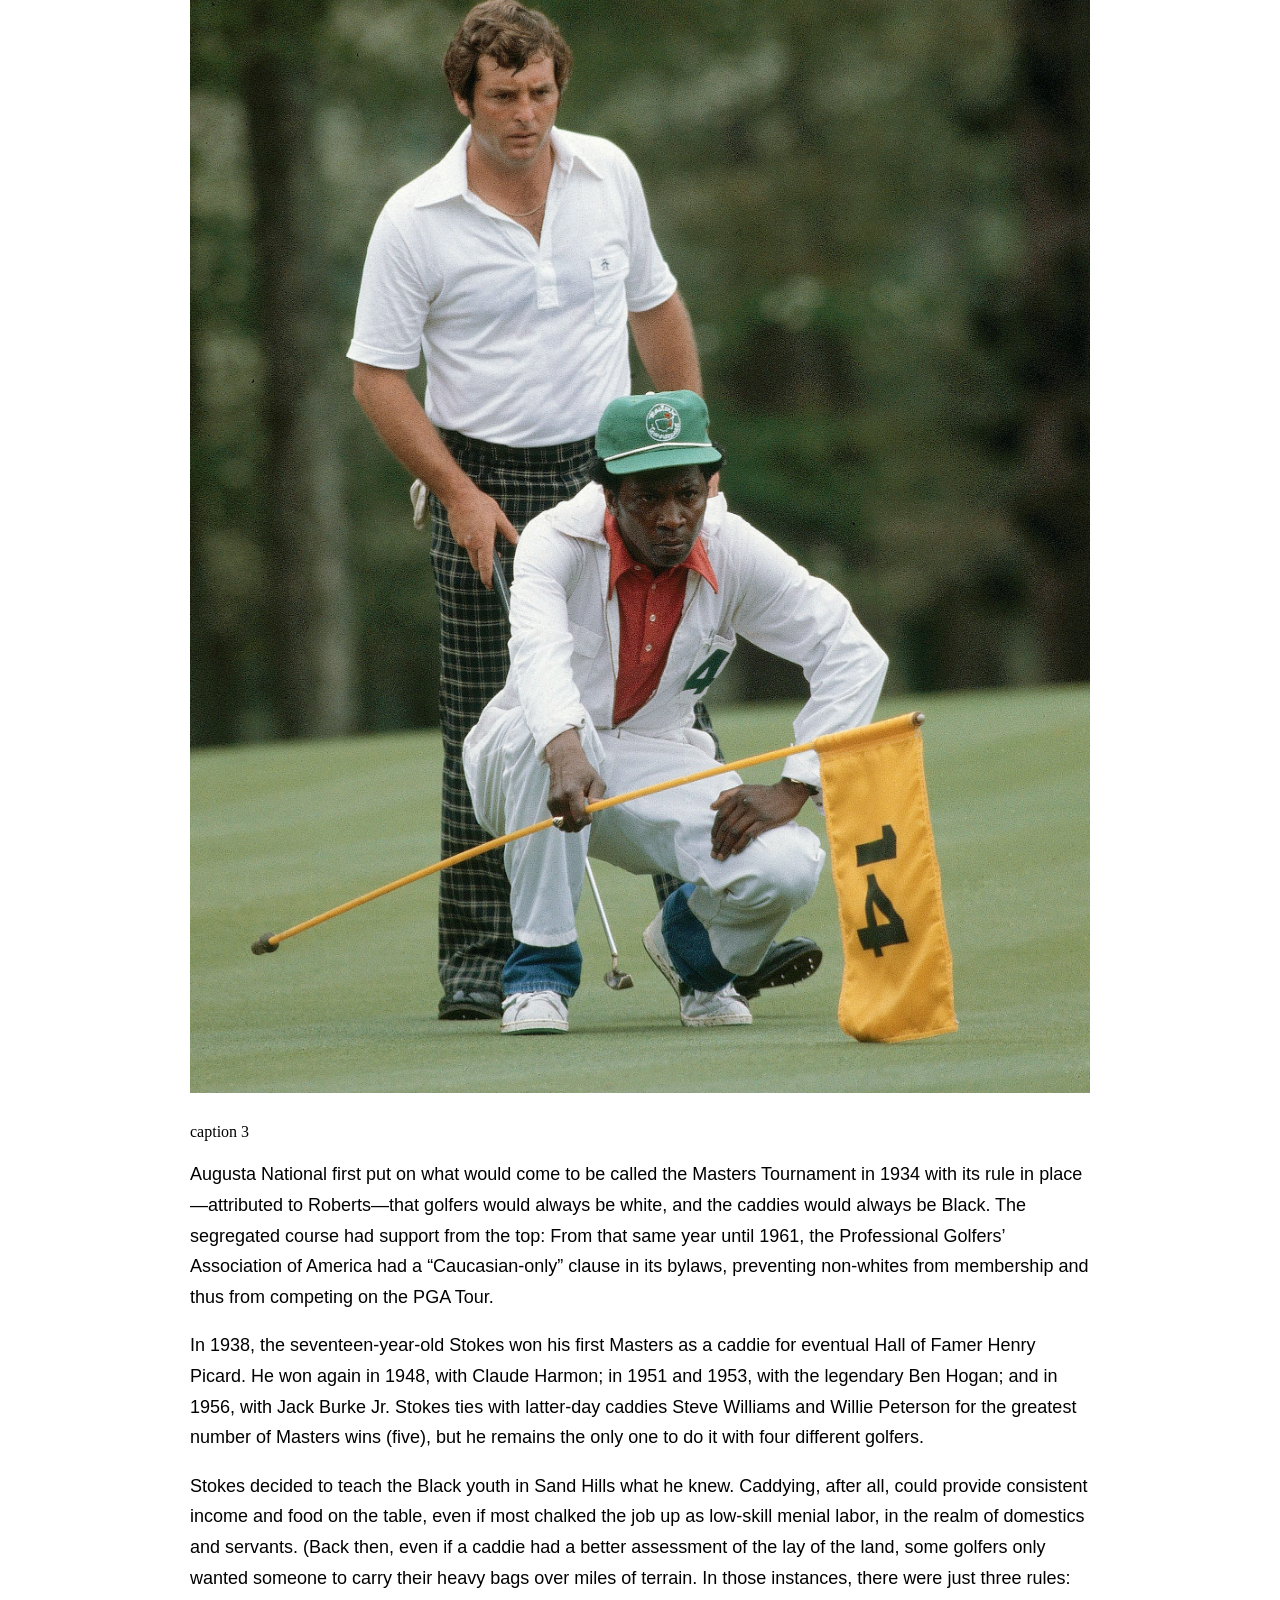
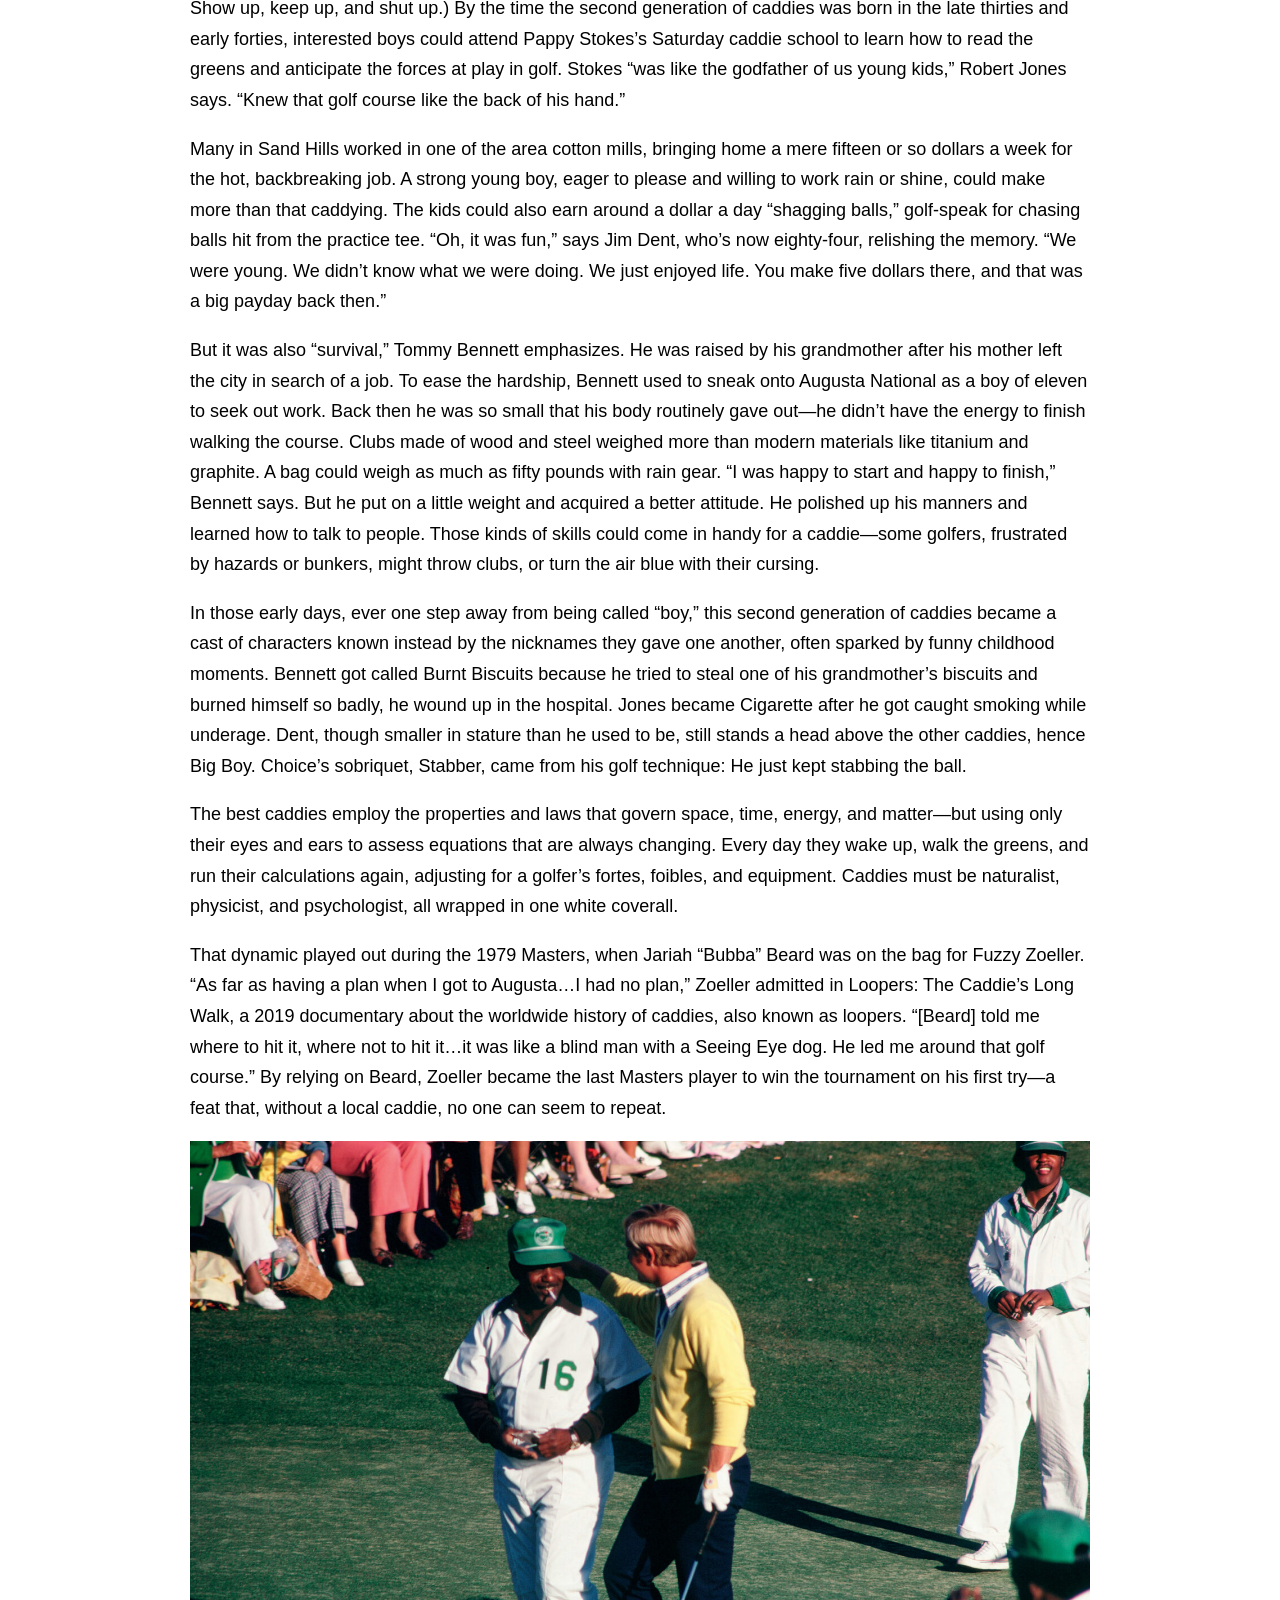
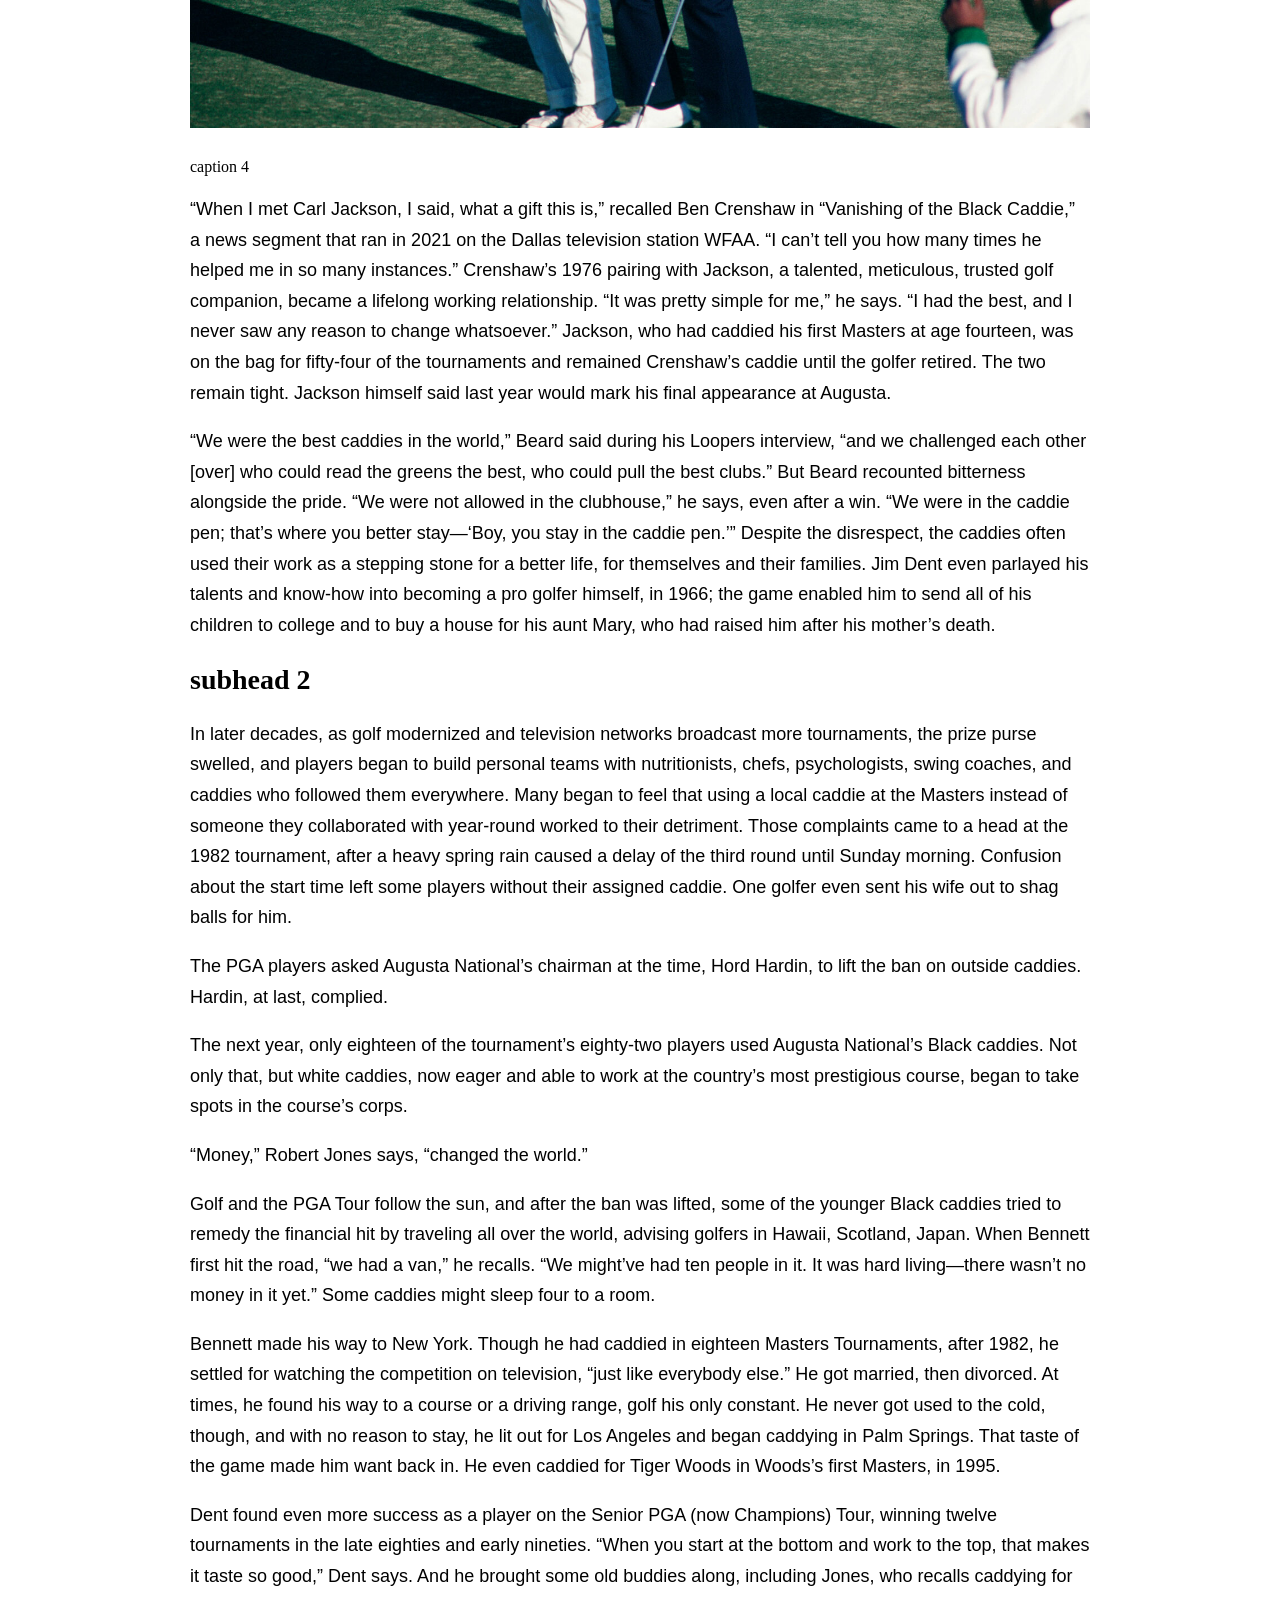
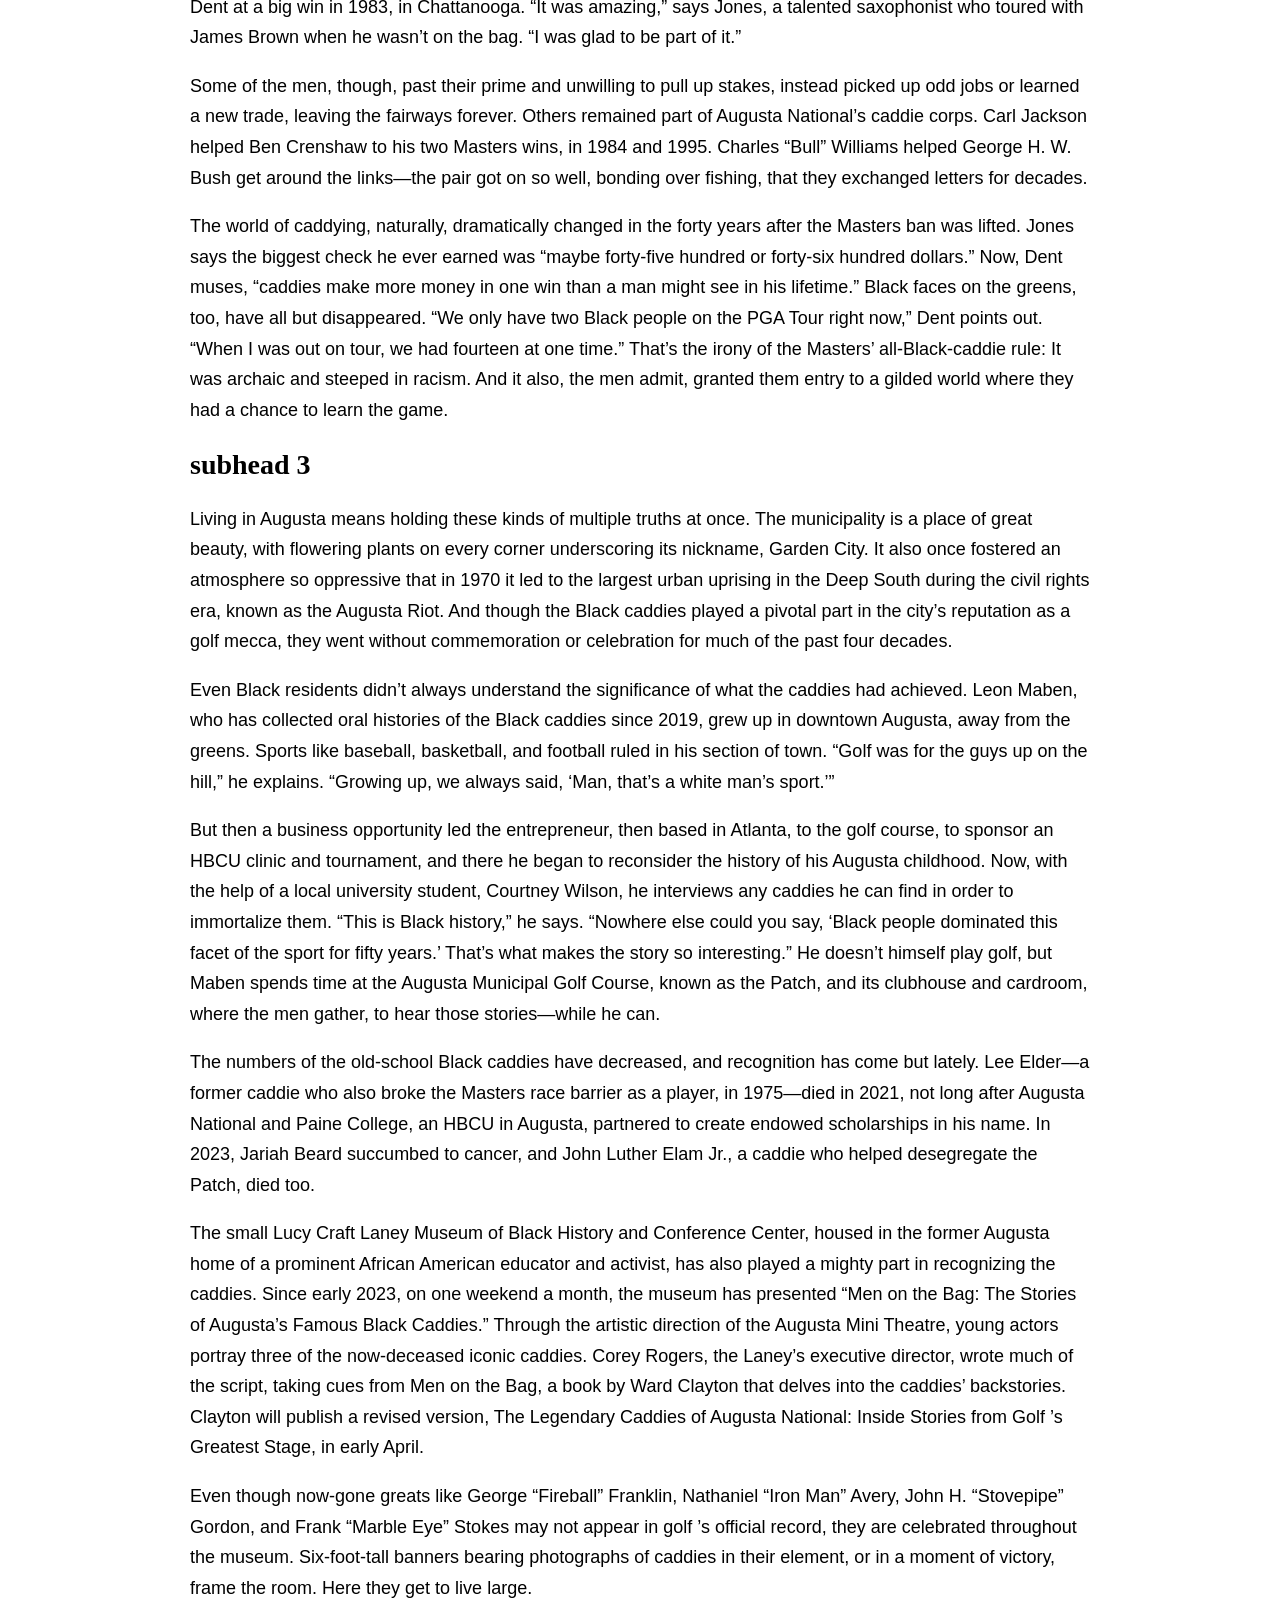
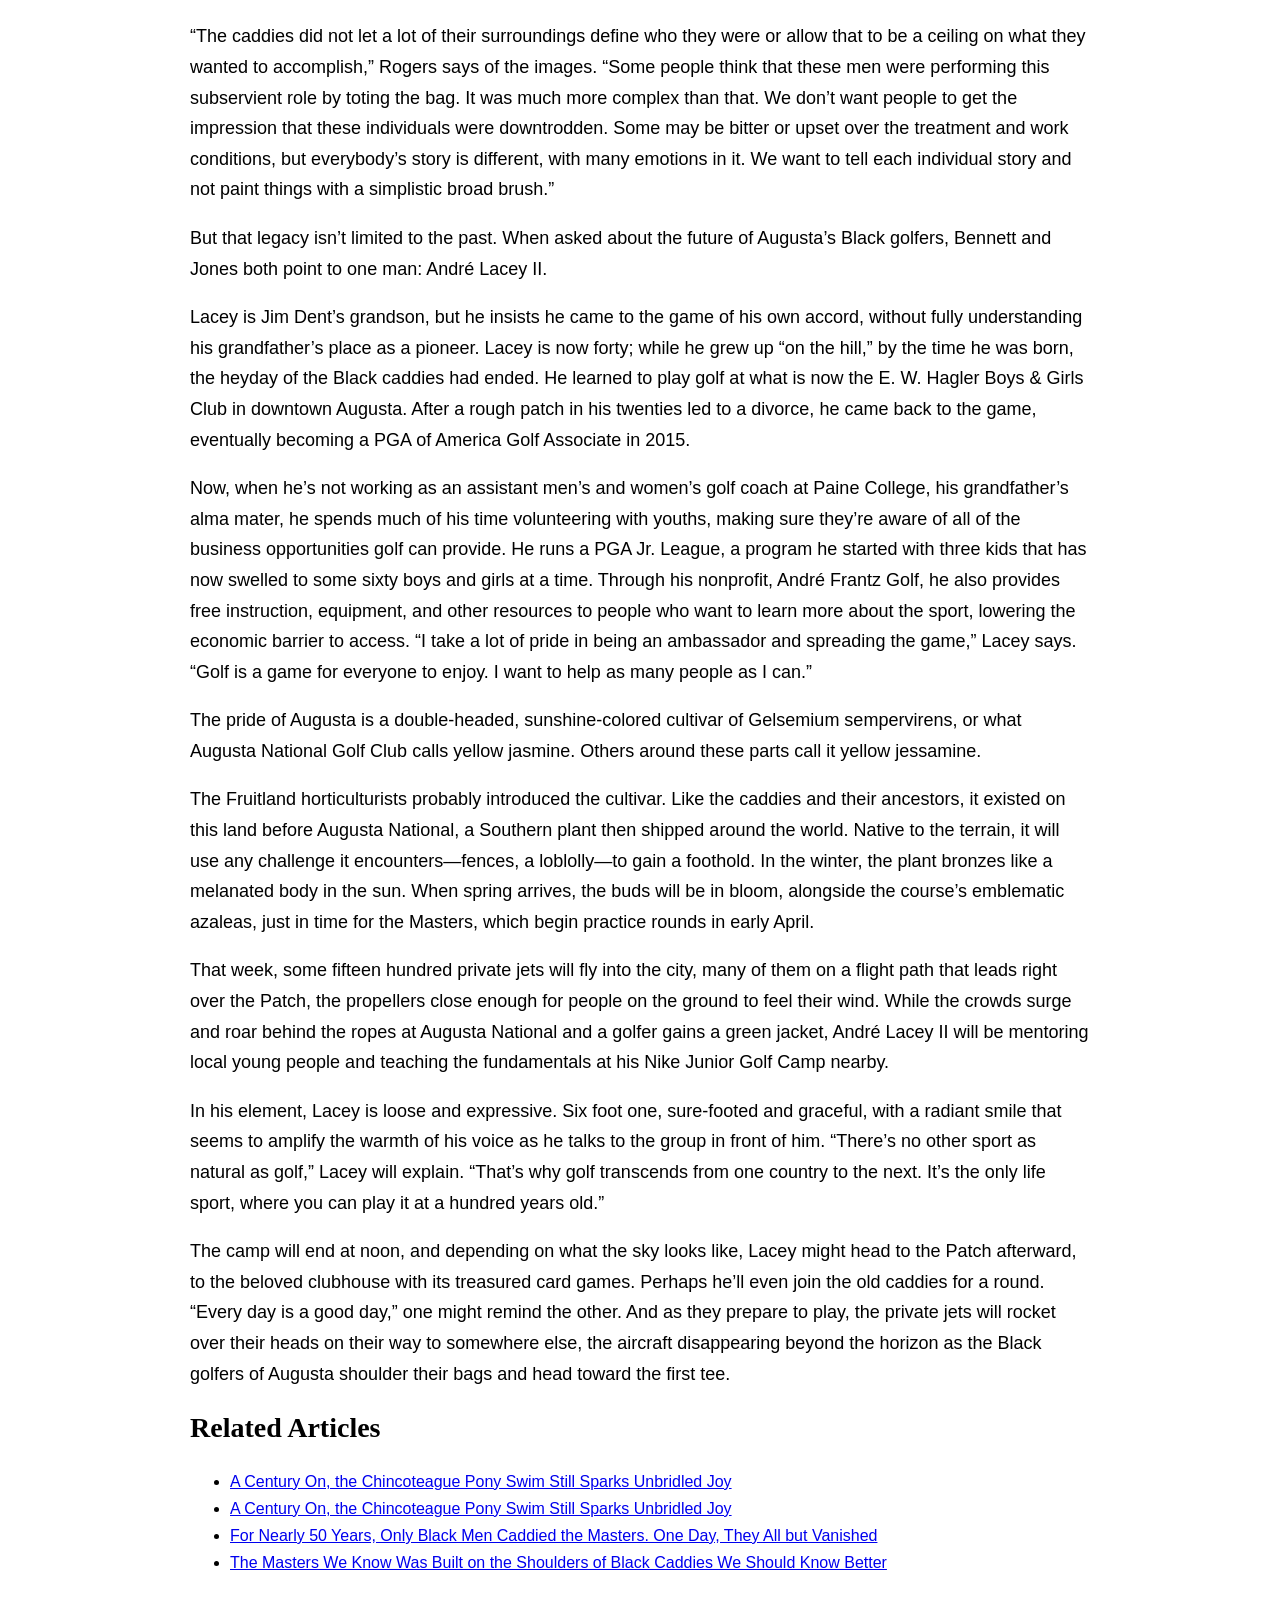
==== commit 1db9c110: "added related articles html and css" ====
--- a/midterm/index.html
+++ b/midterm/index.html
@@ -184,6 +184,32 @@
 
 <p>The camp will end at noon, and depending on what the sky looks like, Lacey might head to the Patch afterward, to the beloved clubhouse with its treasured card games. Perhaps he’ll even join the old caddies for a round. “Every day is a good day,” one might remind the other. And as they prepare to play, the private jets will rocket over their heads on their way to somewhere else, the aircraft disappearing beyond the horizon as the Black golfers of Augusta shoulder their bags and head toward the first tee.</p>
 
+
+<h2>Related Articles</h2>
+
+<ul class="related-articles">
+    <li>
+        <a href="https://gardenandgun.com/a-century-on-the-chincoteague-pony-swim-still-sparks-unbridled-joy" target="_new">
+        A Century On, the Chincoteague Pony Swim Still Sparks Unbridled Joy</a>
+    </li>
+
+    <li>
+        <a href="https://gardenandgun.com/a-century-on-the-chincoteague-pony-swim-still-sparks-unbridled-joy" target="_new">
+        A Century On, the Chincoteague Pony Swim Still Sparks Unbridled Joy</a>
+    </li>
+
+    <li>
+        <a href="https://www.cnn.com/2023/04/05/sport/black-caddies-masters-augusta-national-spt-spc-intl" target="_new">
+        For Nearly 50 Years, Only Black Men Caddied the Masters. One Day, They All but Vanished</a>
+    </li>
+
+    <li>
+        <a href="https://www.scoregolf.com/the-masters-2024/the-masters-we-know-was-built-on-the-shoulders-of-black-caddies-we-should-know-better/" target="_new">
+        The Masters We Know Was Built on the Shoulders of Black Caddies We Should Know Better</a>
+    </li>
+</ul>
+
+
 </div>
 
 </body>
--- a/midterm/style.css
+++ b/midterm/style.css
@@ -46,4 +46,15 @@
 #byline p {
     font-size: 14px;
     margin: 5px 0;
-}+}
+
+.related-articles {
+    font-family: Helvetica, Arial, sans-serif;
+    font-size: 16px;
+    line-height: 1.7;
+    margin-bottom: 40px;
+}
+
+.related-aricles li {
+    margin-bottom: 12px;
+}
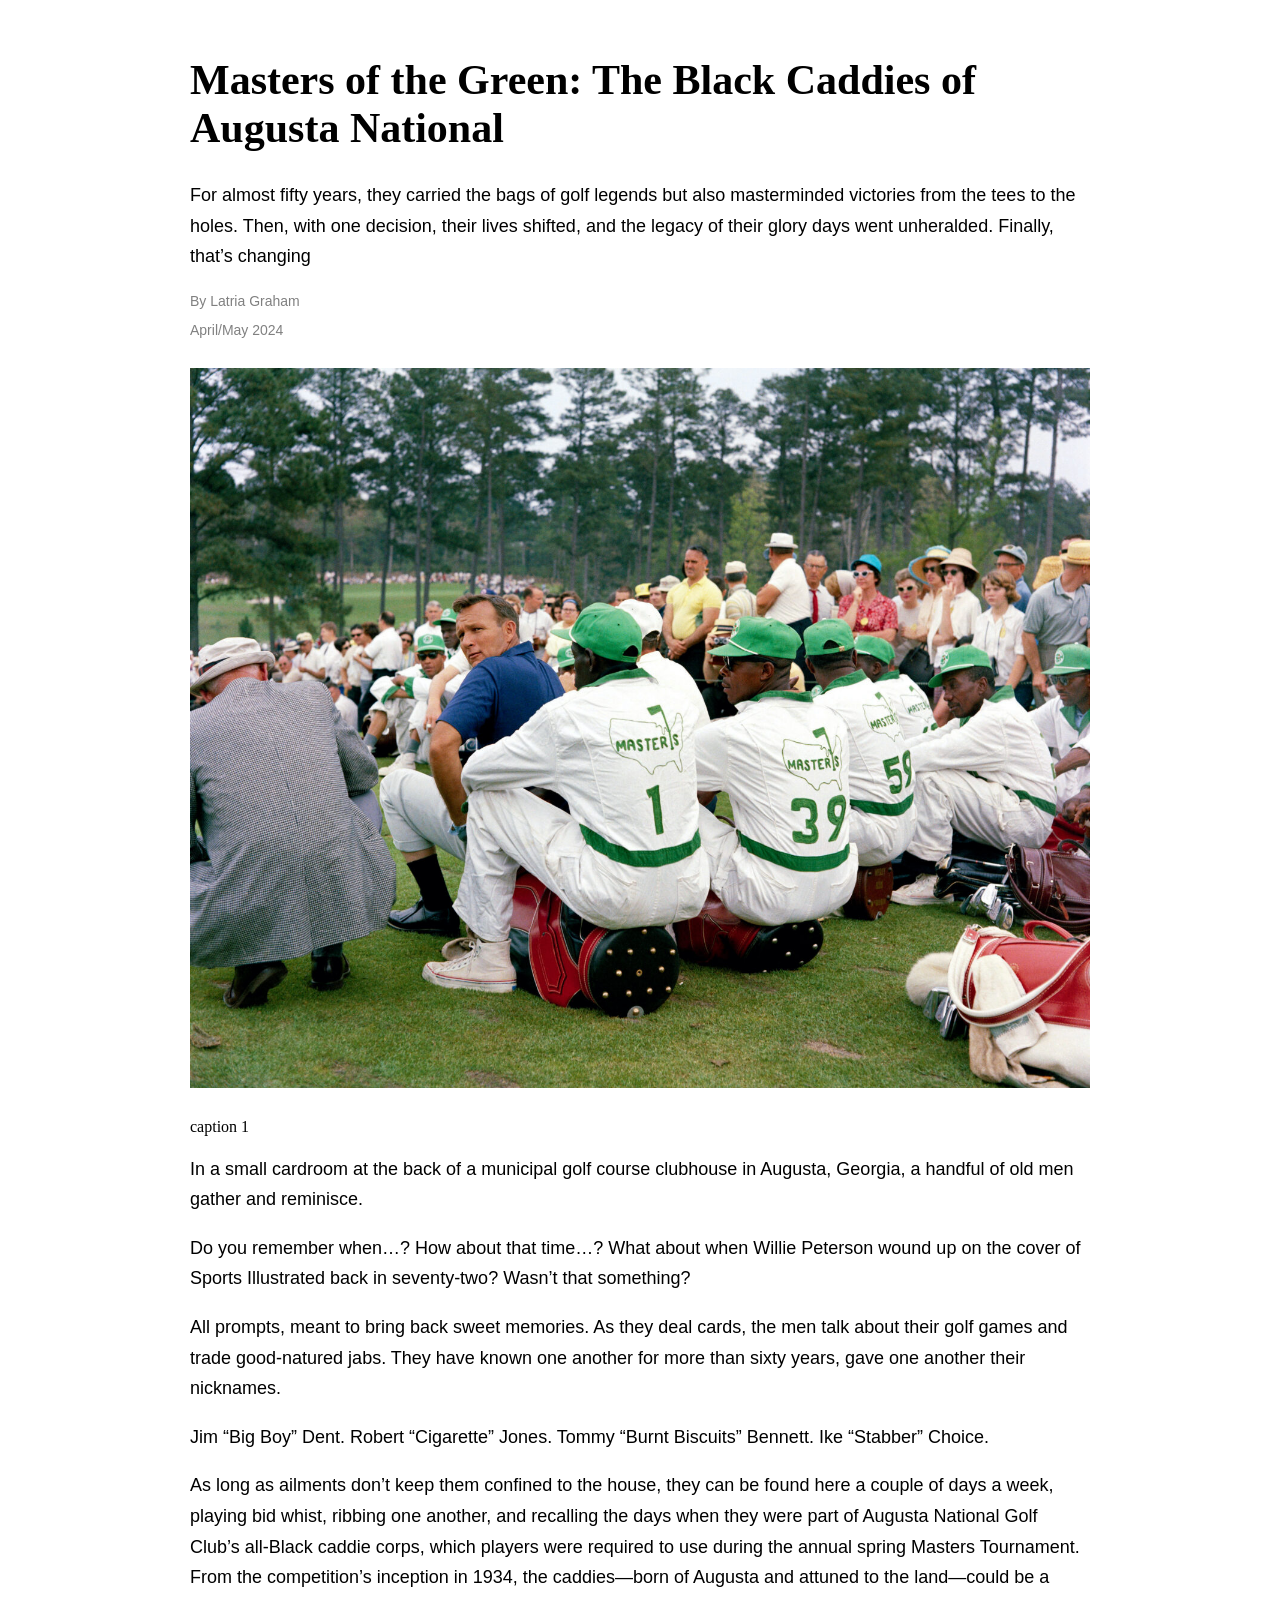
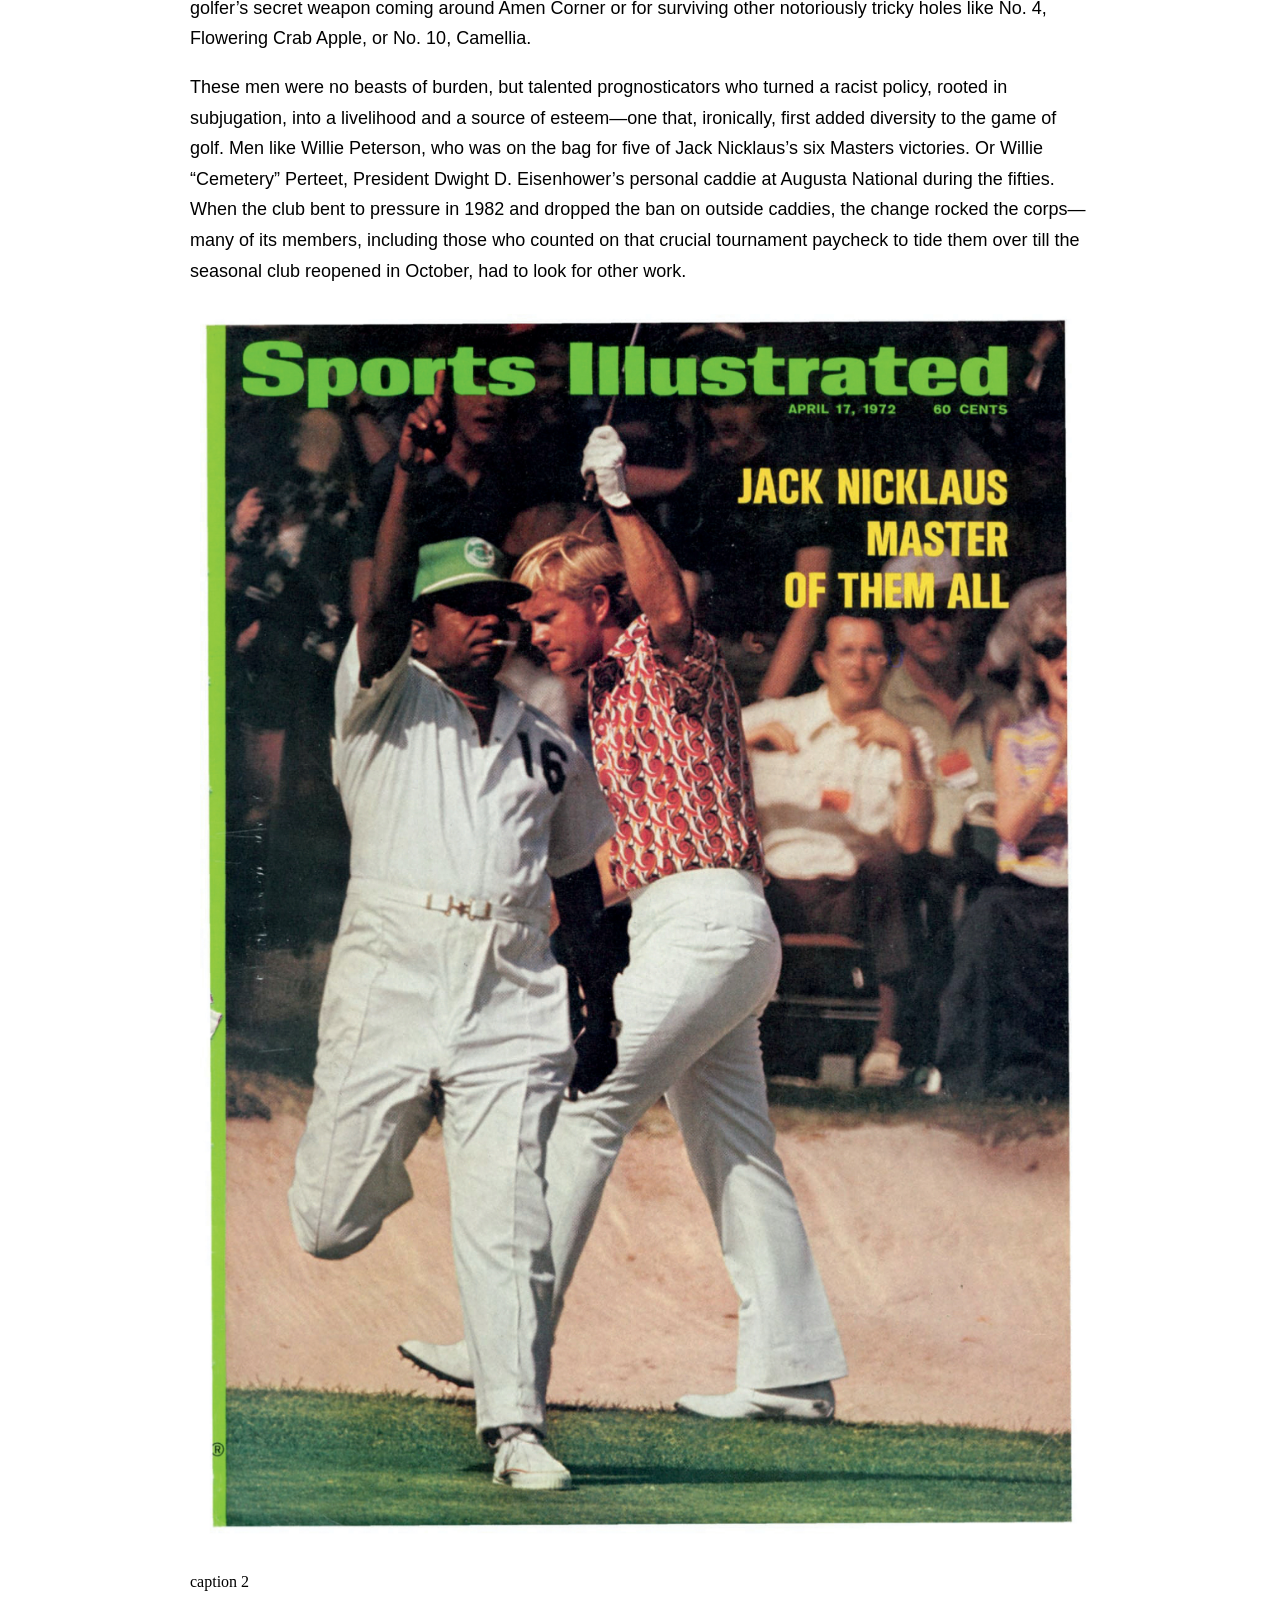
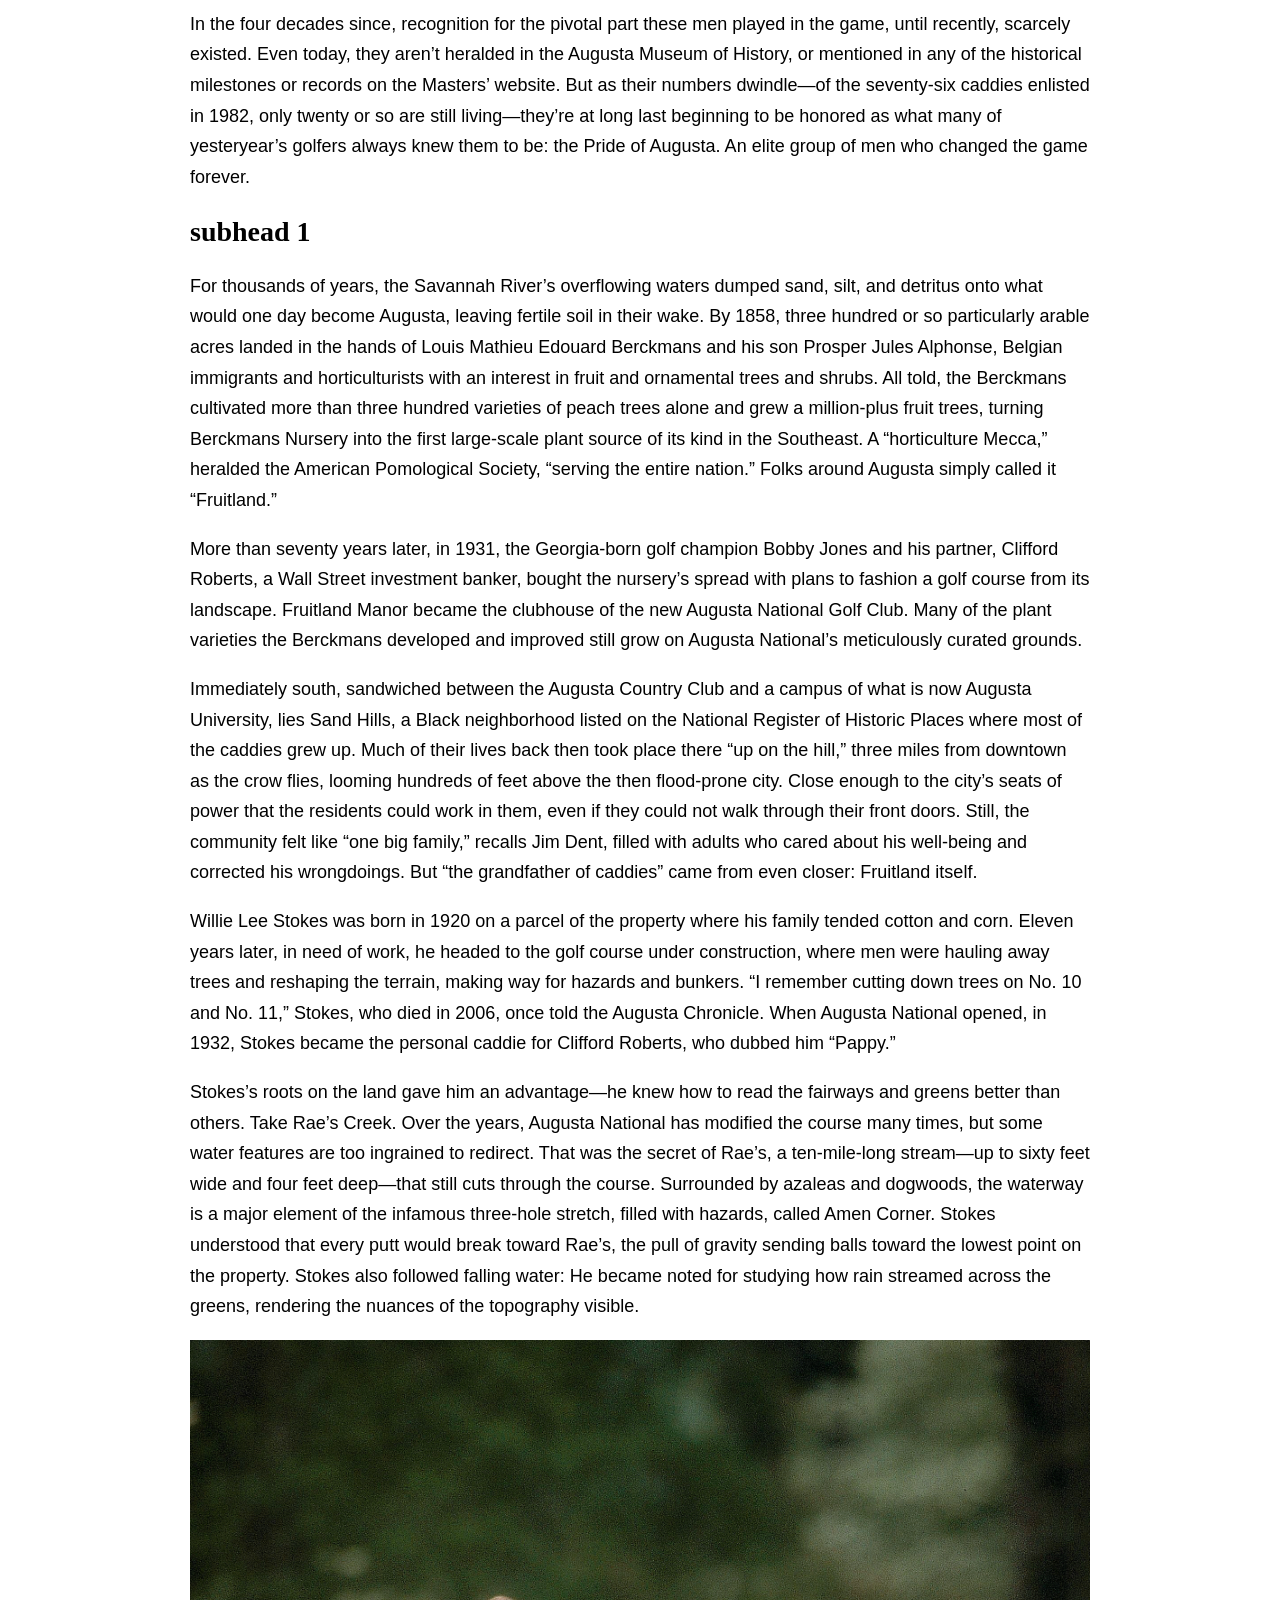
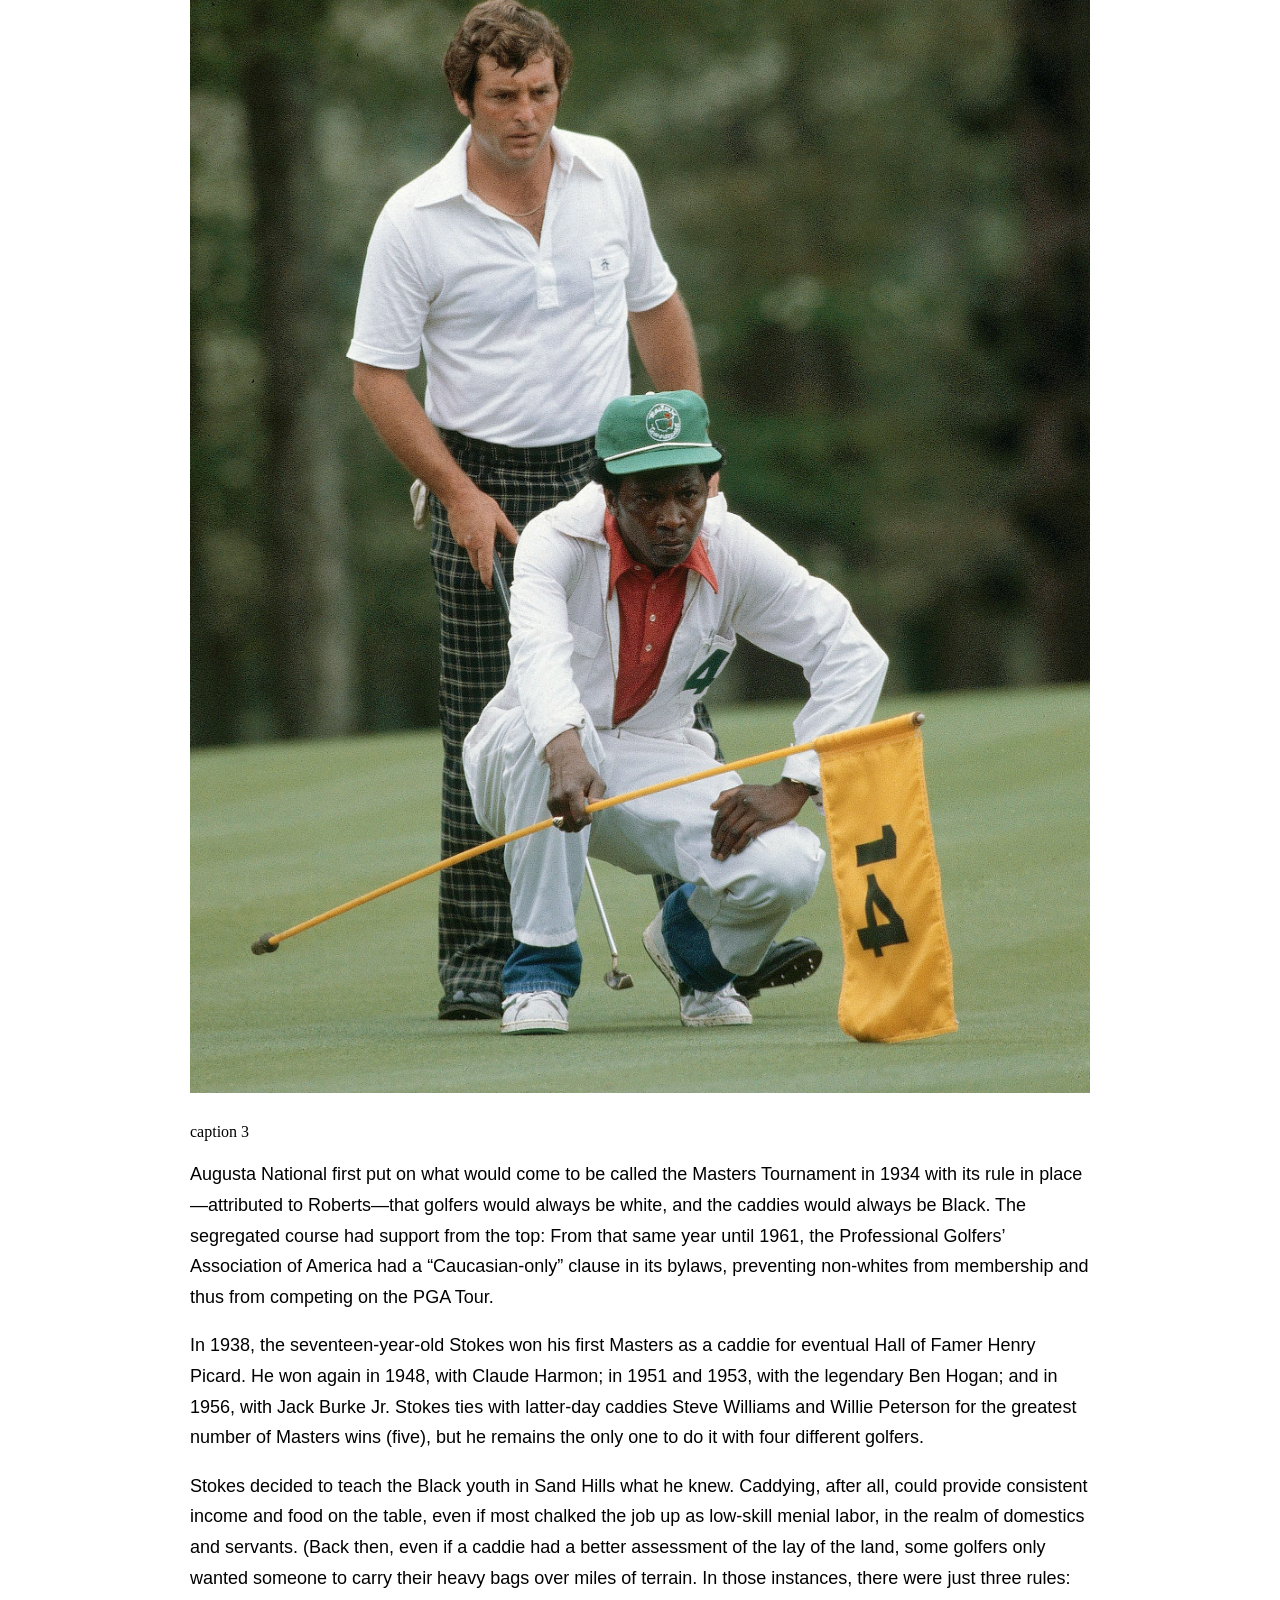
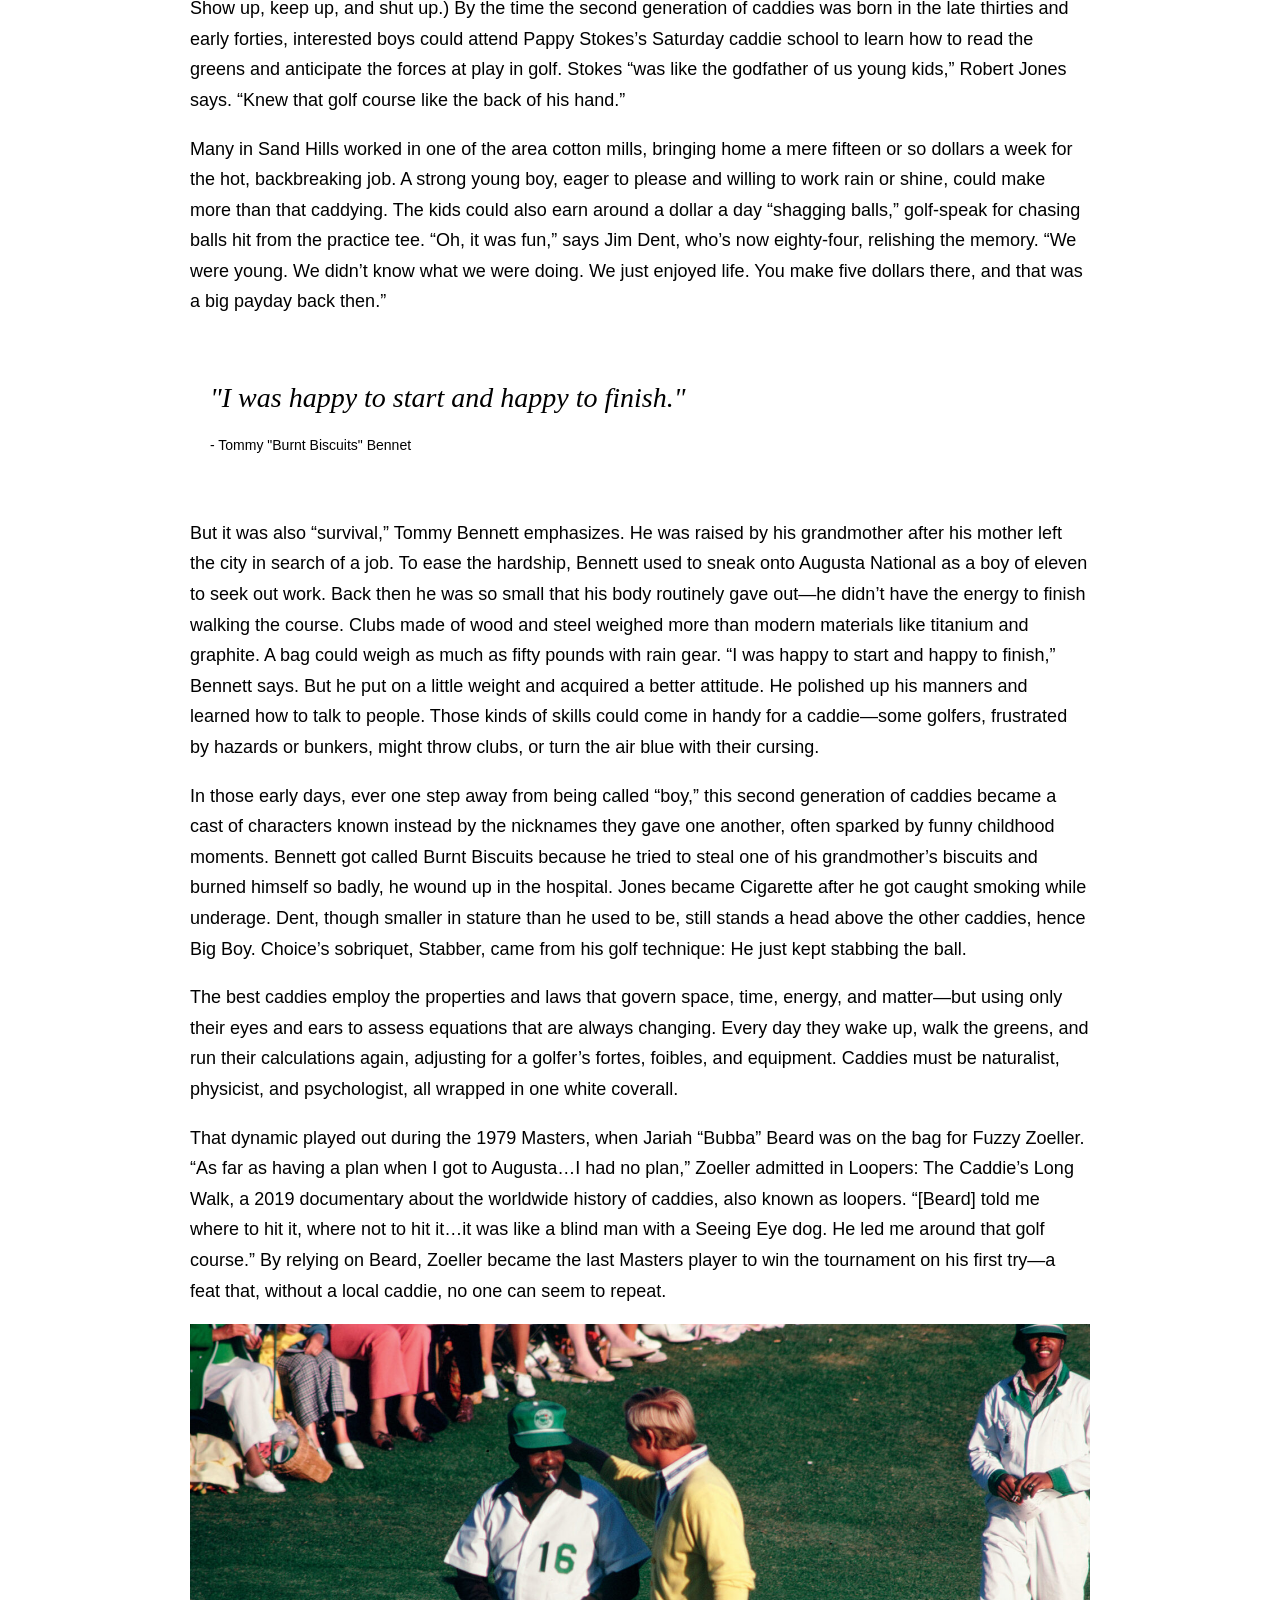
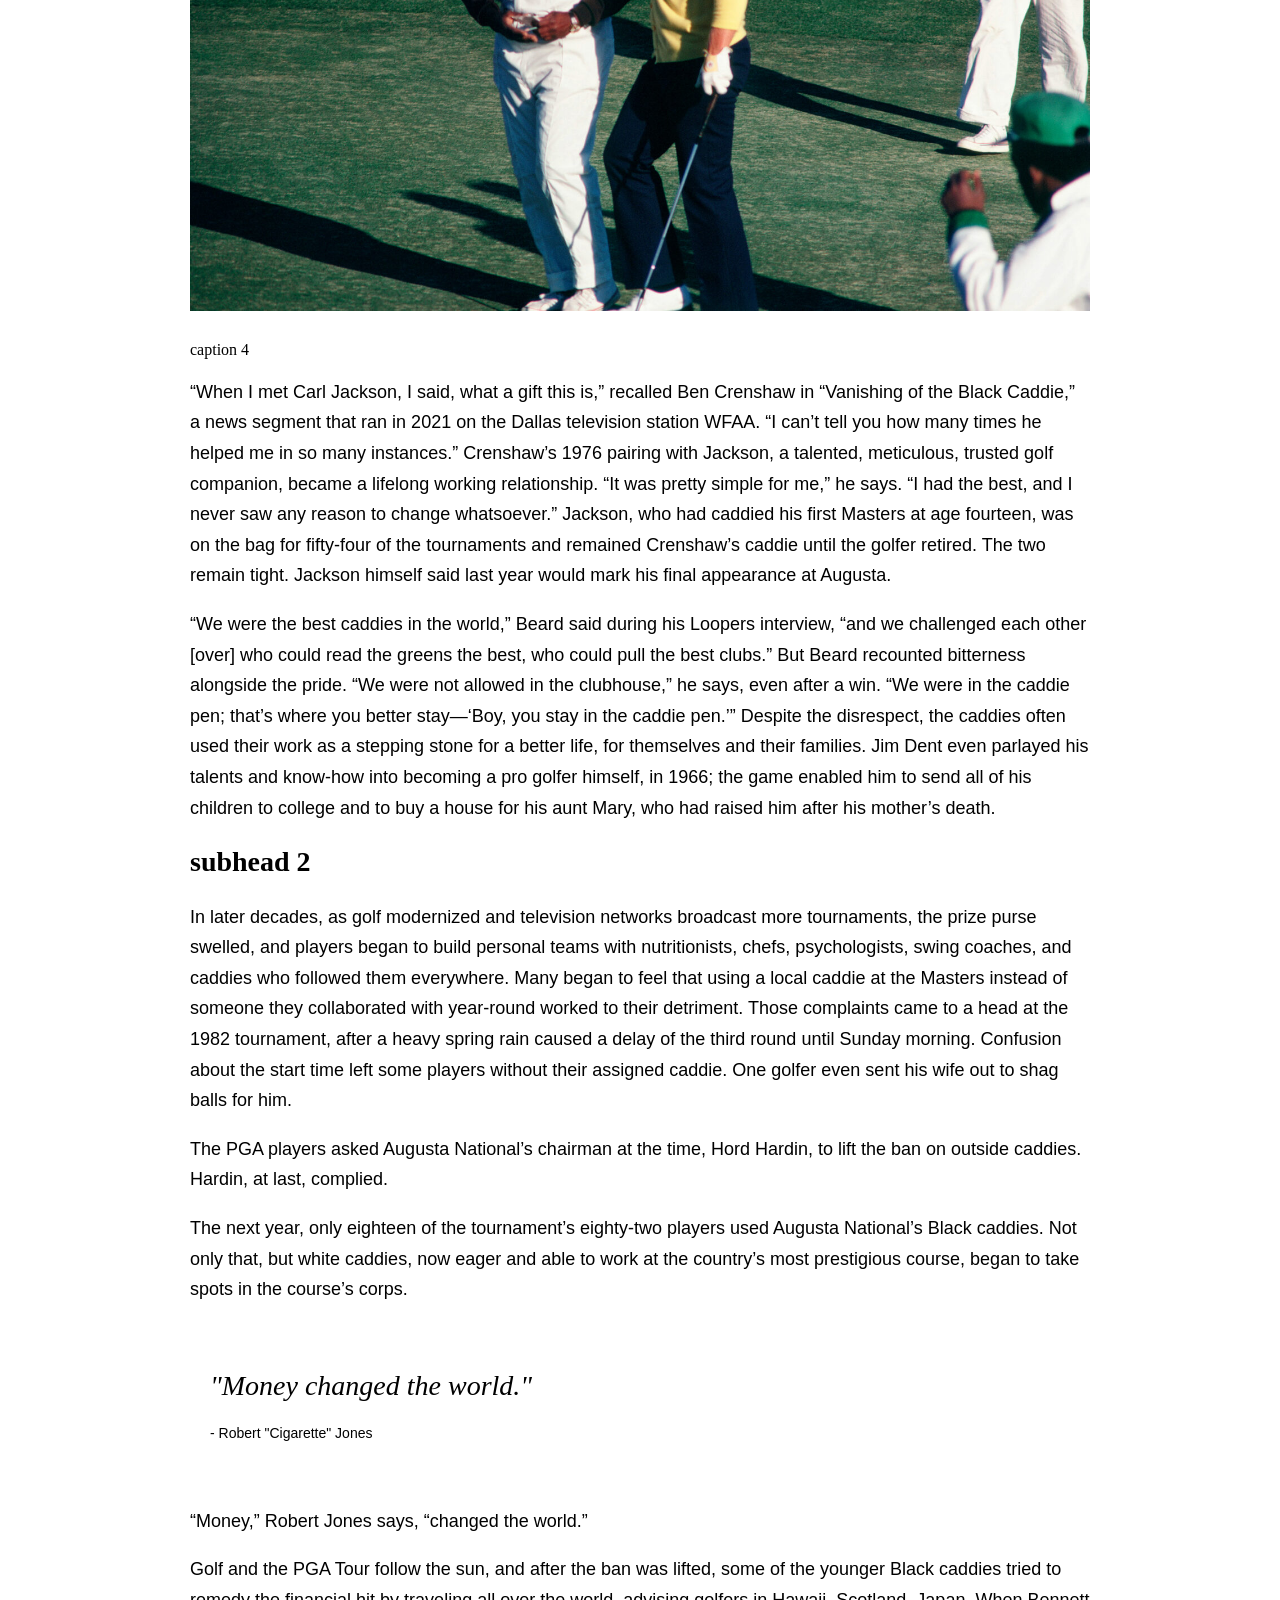
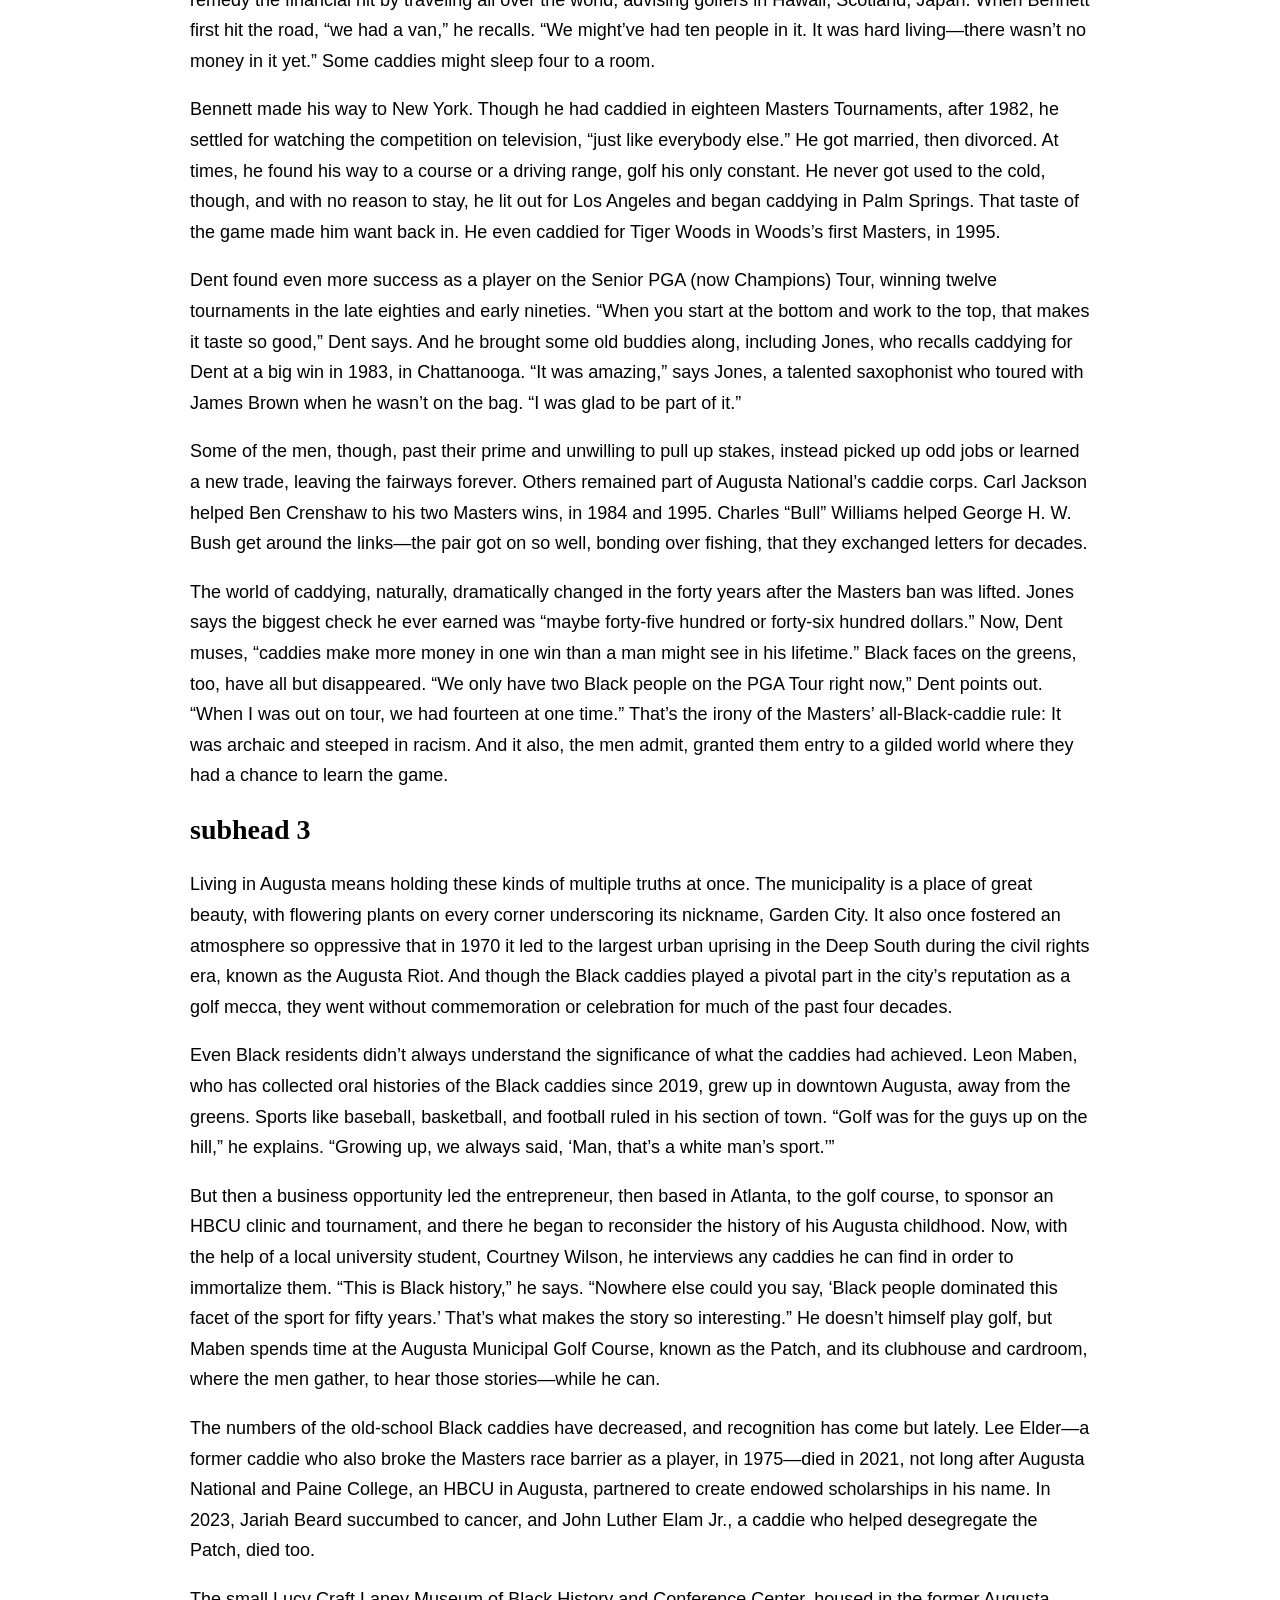
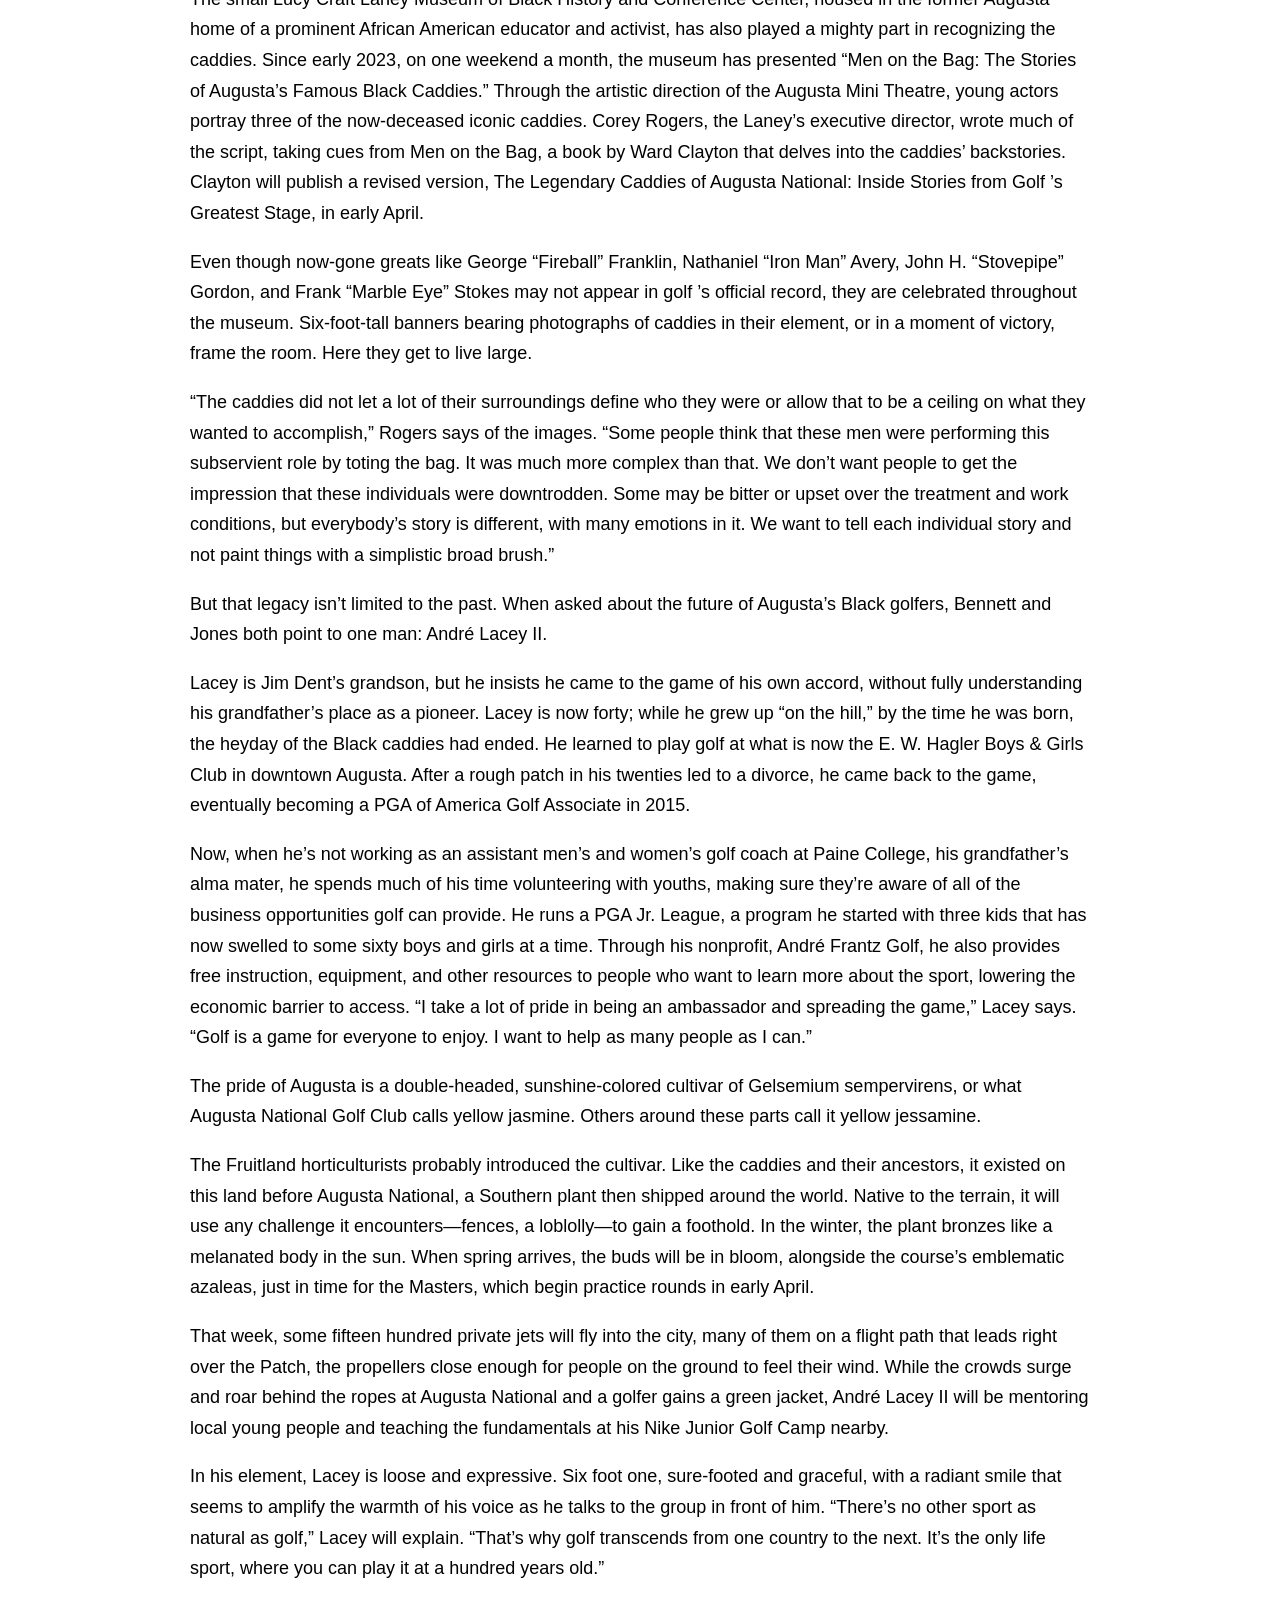
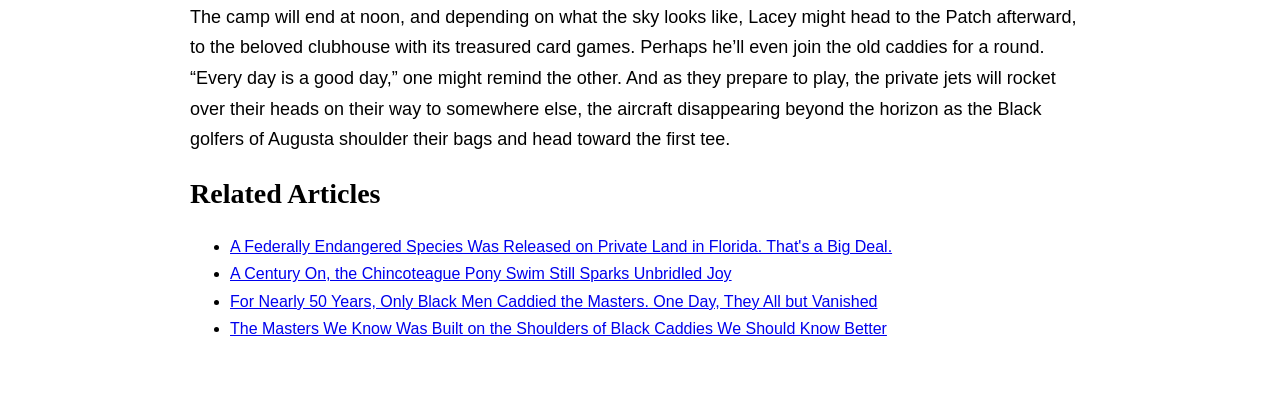
==== commit f31ac5bf: "added blockquote html and css" ====
--- a/midterm/index.html
+++ b/midterm/index.html
@@ -85,6 +85,12 @@
 <p>Many in Sand Hills worked in one of the area cotton mills, bringing home a mere fifteen or so dollars a week for the hot, backbreaking job. A strong young boy, eager to please and willing to work rain or shine, could make more than that caddying. The kids could also earn around a dollar a day “shagging balls,” golf-speak for chasing balls hit from the practice tee. “Oh, it was fun,” says Jim Dent, who’s now eighty-four, relishing the memory. “We were young. We didn’t know what we were doing. We just enjoyed life. You make five dollars there, and that was a big payday back then.”</p>
 
 
+<blockquote>
+    "I was happy to start and happy to finish."
+    <p class="quote-credit">- Tommy "Burnt Biscuits" Bennet</p>
+</blockquote>
+
+
 <p>But it was also “survival,” Tommy Bennett emphasizes. He was raised by his grandmother after his mother left the city in search of a job. To ease the hardship, Bennett used to sneak onto Augusta National as a boy of eleven to seek out work. Back then he was so small that his body routinely gave out—he didn’t have the energy to finish walking the course. Clubs made of wood and steel weighed more than modern materials like titanium and graphite. A bag could weigh as much as fifty pounds with rain gear. “I was happy to start and happy to finish,” Bennett says. But he put on a little weight and acquired a better attitude. He polished up his manners and learned how to talk to people. Those kinds of skills could come in handy for a caddie—some golfers, frustrated by hazards or bunkers, might throw clubs, or turn the air blue with their cursing.</p>
 
 
@@ -119,6 +125,12 @@
 <p>The next year, only eighteen of the tournament’s eighty-two players used Augusta National’s Black caddies. Not only that, but white caddies, now eager and able to work at the country’s most prestigious course, began to take spots in the course’s corps.</p>
 
 
+<blockquote>
+    "Money changed the world."
+    <p class="quote-credit">- Robert "Cigarette" Jones</p>
+</blockquote>
+
+
 <p>“Money,” Robert Jones says, “changed the world.”</p>
 
 
@@ -184,21 +196,21 @@
 
 <p>The camp will end at noon, and depending on what the sky looks like, Lacey might head to the Patch afterward, to the beloved clubhouse with its treasured card games. Perhaps he’ll even join the old caddies for a round. “Every day is a good day,” one might remind the other. And as they prepare to play, the private jets will rocket over their heads on their way to somewhere else, the aircraft disappearing beyond the horizon as the Black golfers of Augusta shoulder their bags and head toward the first tee.</p>
 
-
+<!-- Links to articles similar or related to Black caddie history -->
 <h2>Related Articles</h2>
 
 <ul class="related-articles">
+    <li>
+        <a href="https://gardenandgun.com/articles/a-federally-endangered-species-was-released-on-private-land-in-florida-thats-a-big-deal/" target="_new">
+        A Federally Endangered Species Was Released on Private Land in Florida. That's a Big Deal.</a>
+    </li>
+
     <li>
         <a href="https://gardenandgun.com/a-century-on-the-chincoteague-pony-swim-still-sparks-unbridled-joy" target="_new">
         A Century On, the Chincoteague Pony Swim Still Sparks Unbridled Joy</a>
     </li>
 
     <li>
-        <a href="https://gardenandgun.com/a-century-on-the-chincoteague-pony-swim-still-sparks-unbridled-joy" target="_new">
-        A Century On, the Chincoteague Pony Swim Still Sparks Unbridled Joy</a>
-    </li>
-
-    <li>
         <a href="https://www.cnn.com/2023/04/05/sport/black-caddies-masters-augusta-national-spt-spc-intl" target="_new">
         For Nearly 50 Years, Only Black Men Caddied the Masters. One Day, They All but Vanished</a>
     </li>
--- a/midterm/style.css
+++ b/midterm/style.css
@@ -35,6 +35,7 @@
     padding: 20px;
 }
 
+/* styles for the authors name and date of publication */
 #byline {
     font-family: Helvetica, Arial, sans-serif;
     font-size: 14px;
@@ -58,3 +59,21 @@
 .related-aricles li {
     margin-bottom: 12px;
 }
+
+blockquote {
+    font-family: Georgia, "Times New Roman", serif;
+    font-size: 28px;
+    font-style: italic;
+    border-left: 5px;
+    padding: 20px;
+    margin: 40px 0;
+    line-height: 1.5;
+}
+
+.quote-credit {
+    font-family: Helvetica, Arial, sans-serif;
+    font-size: 14px;
+    font-style: normal;
+    margin-top: 15px;
+    margin-bottom: 0;
+}
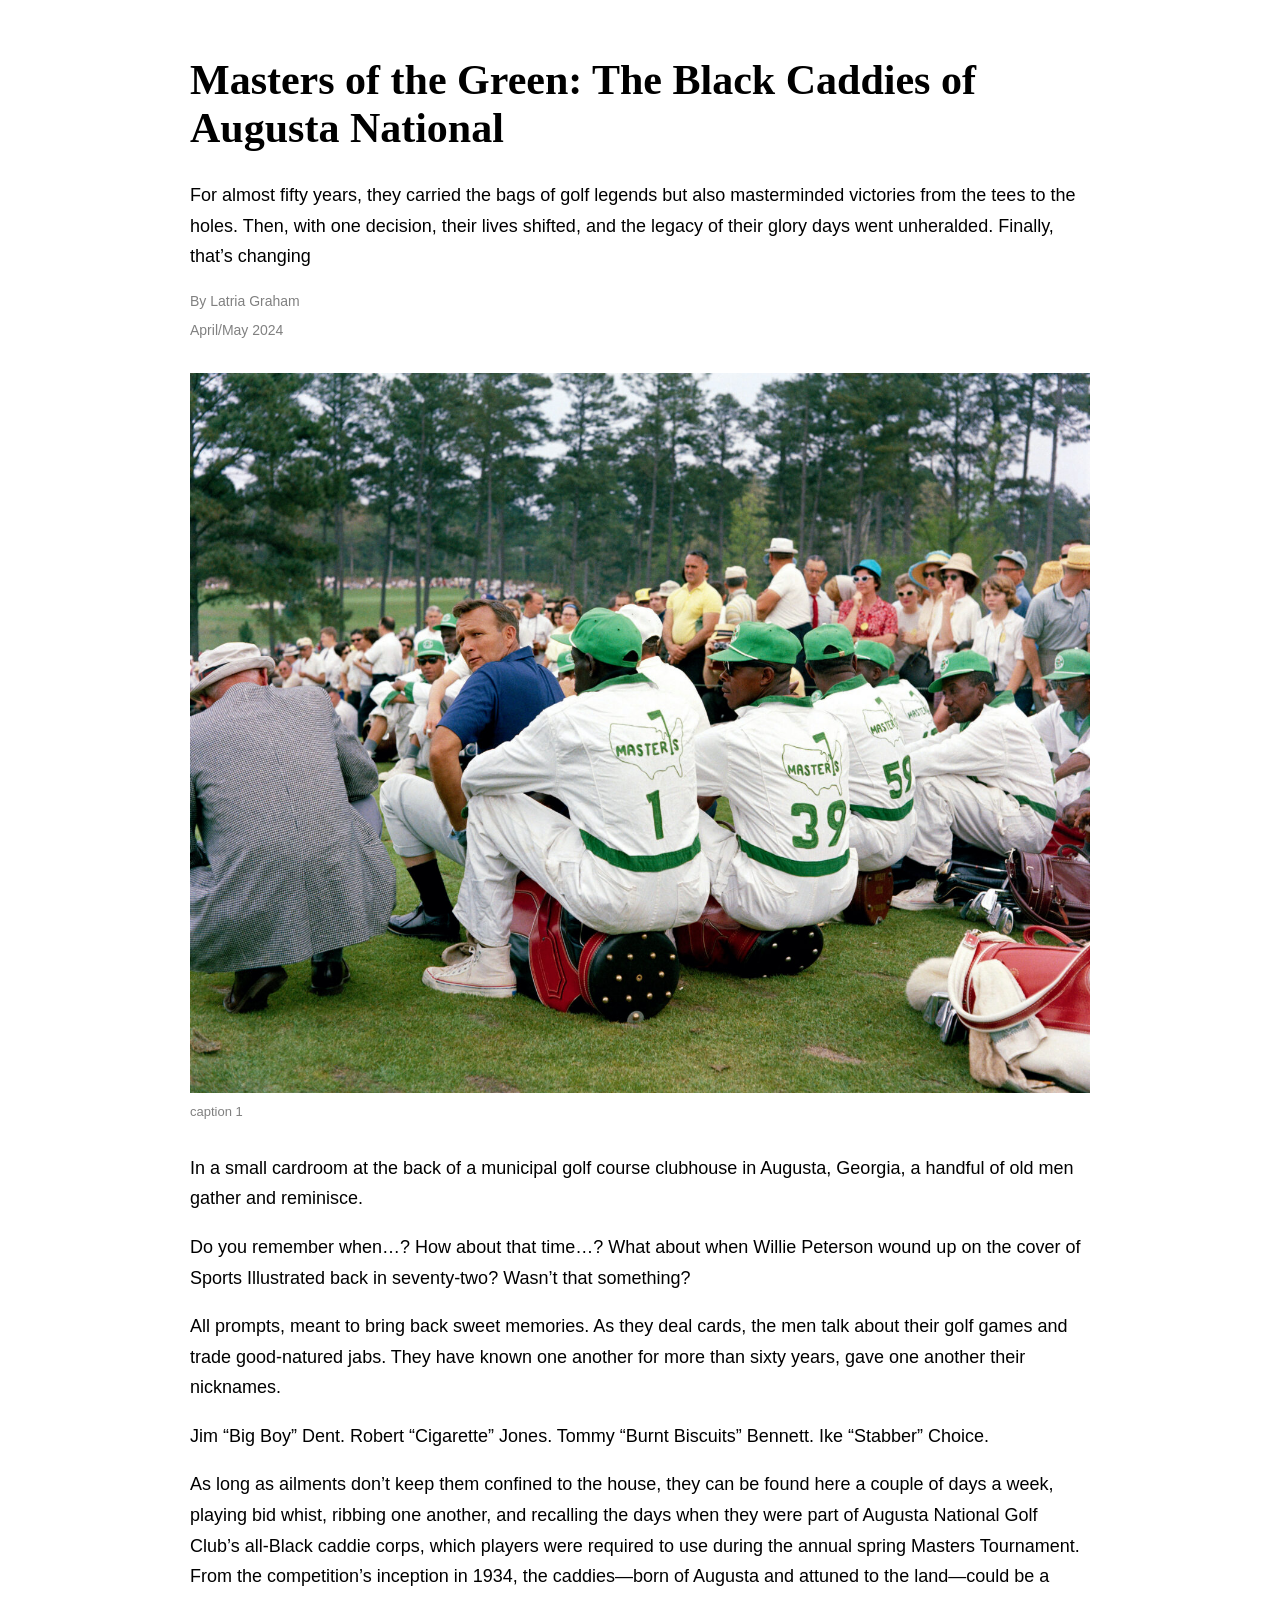
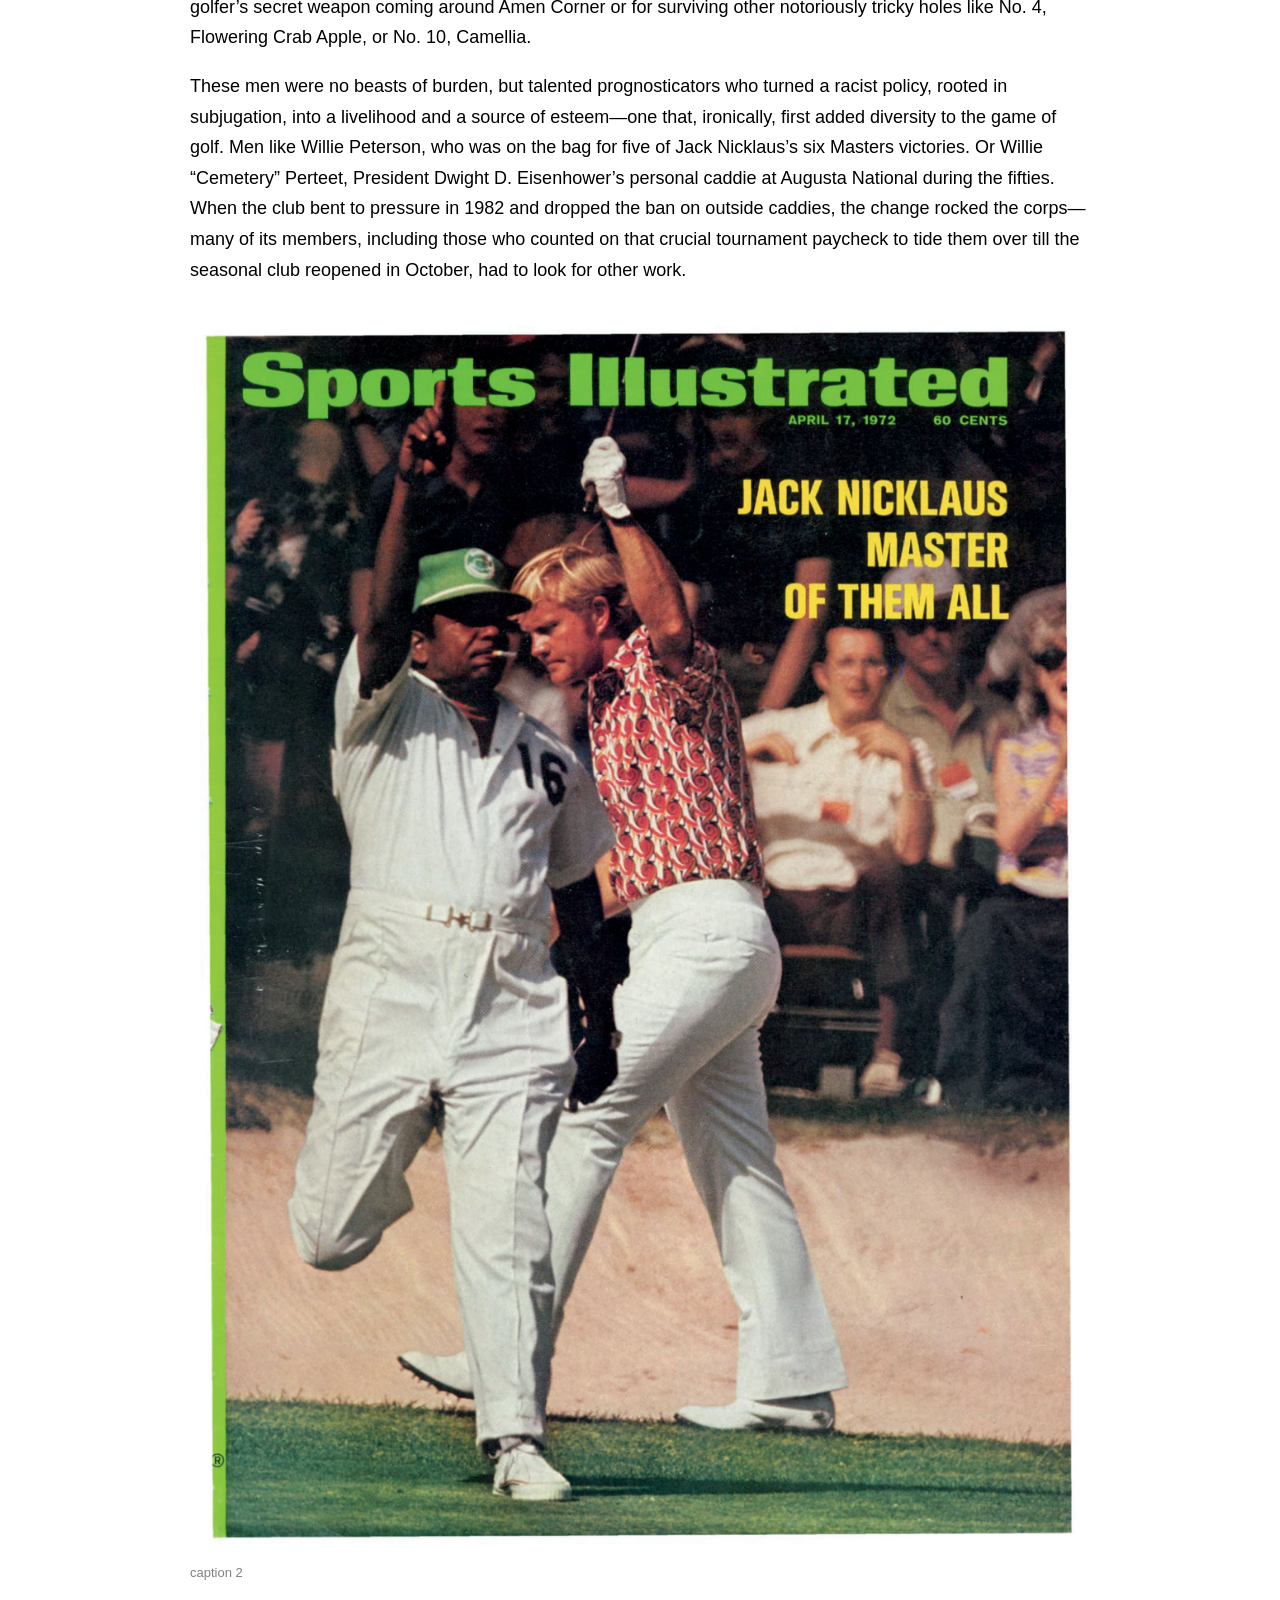
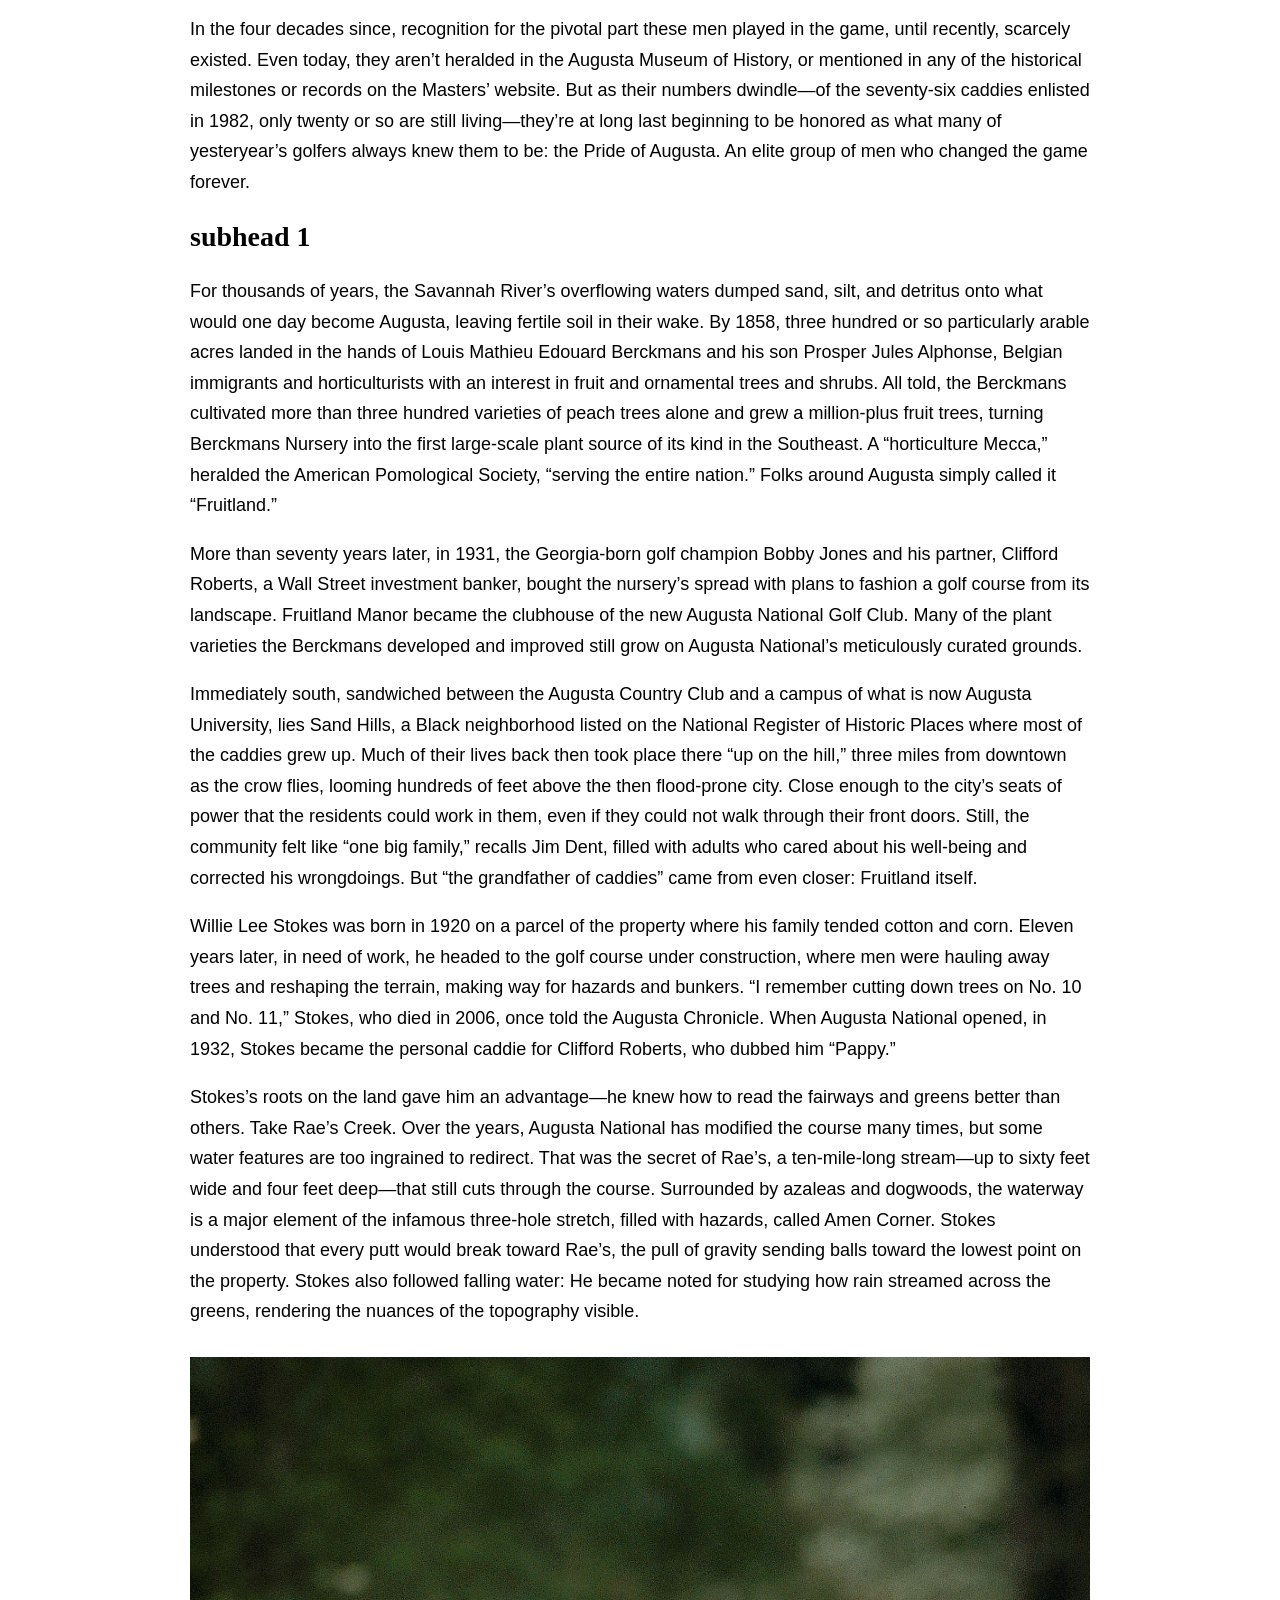
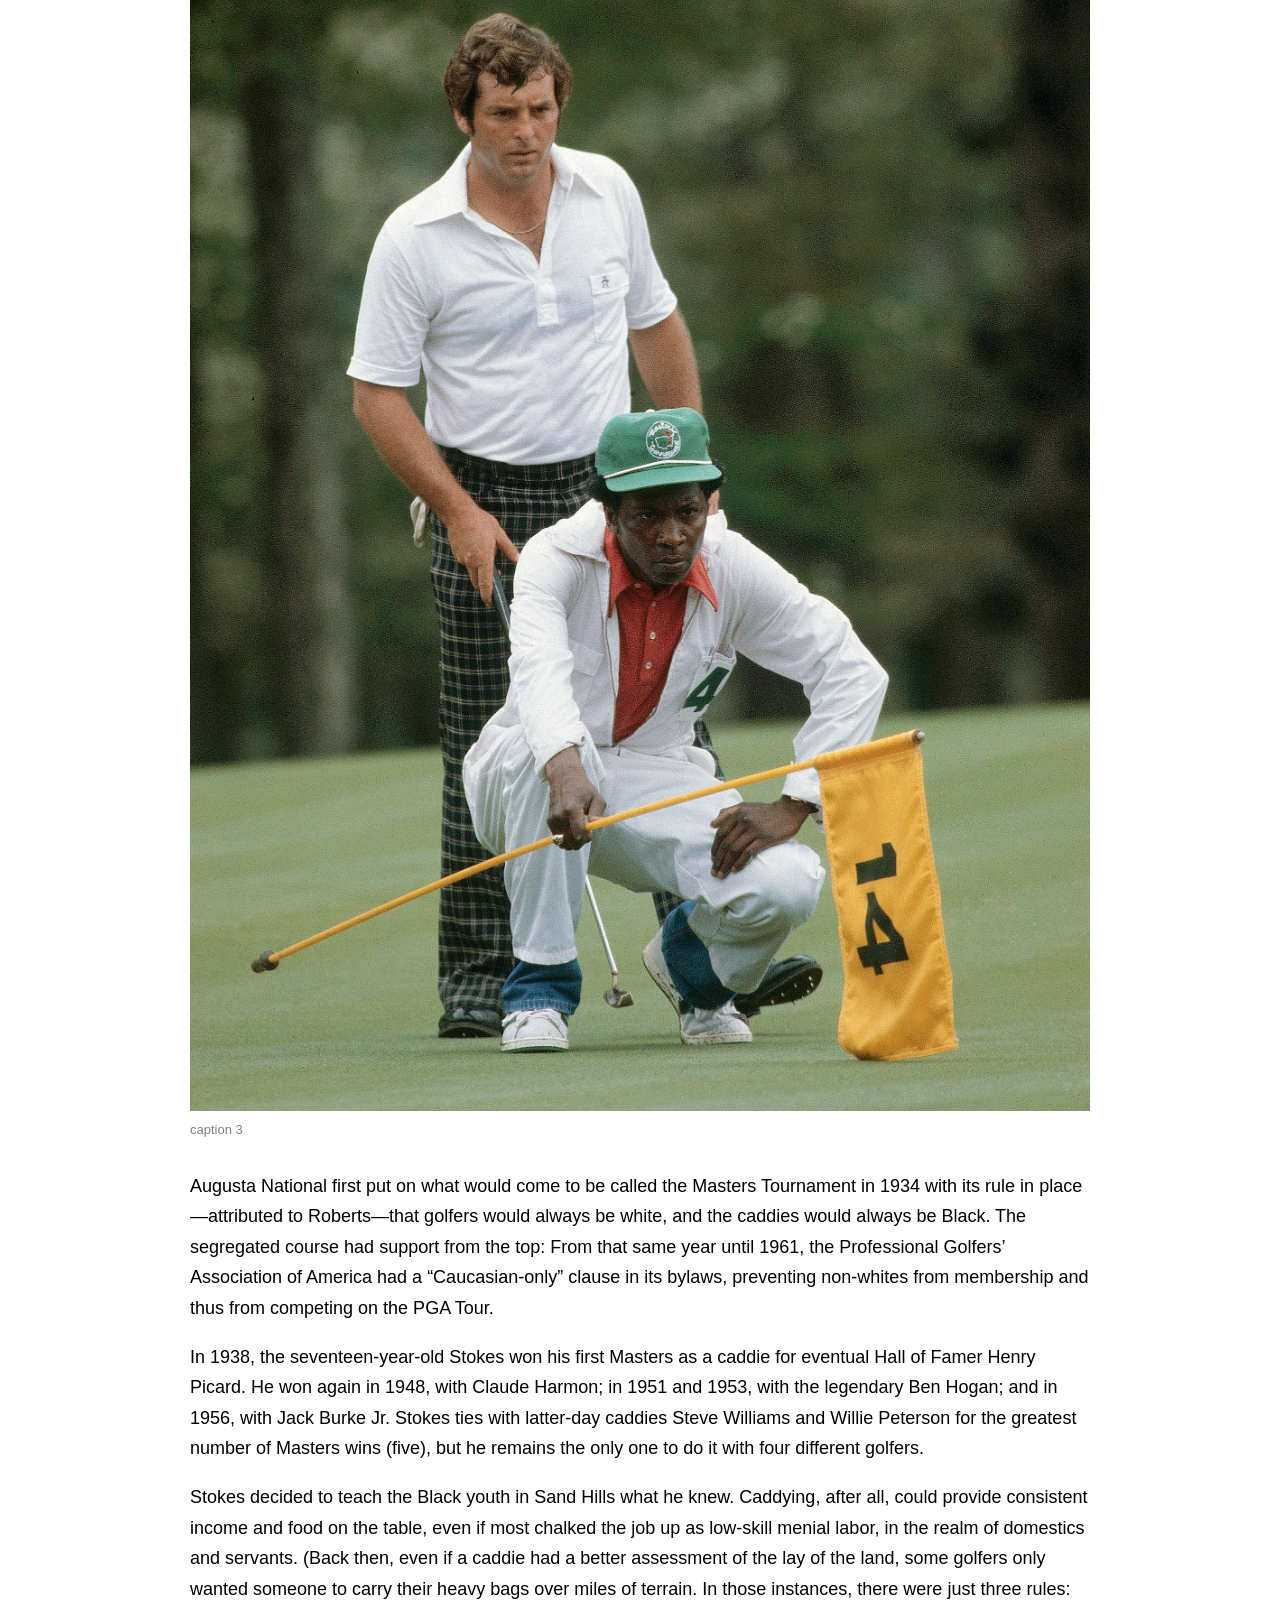
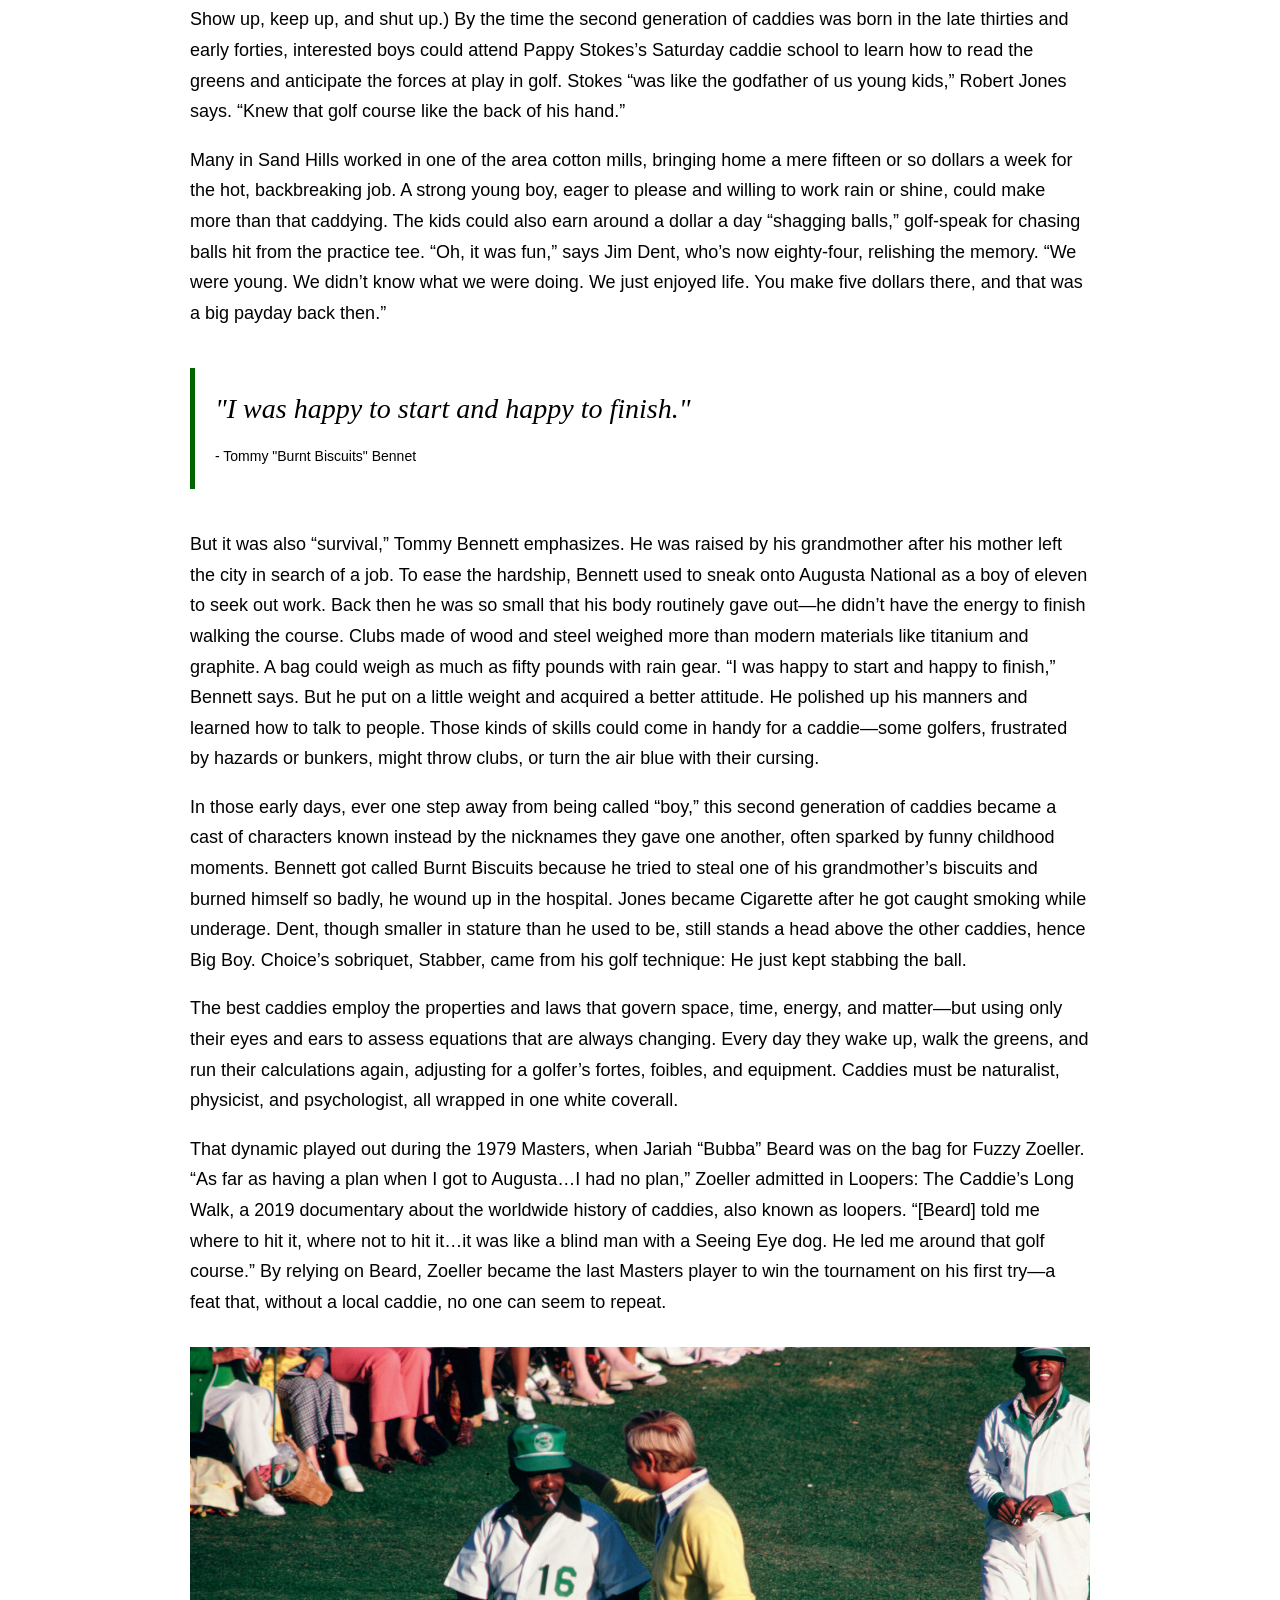
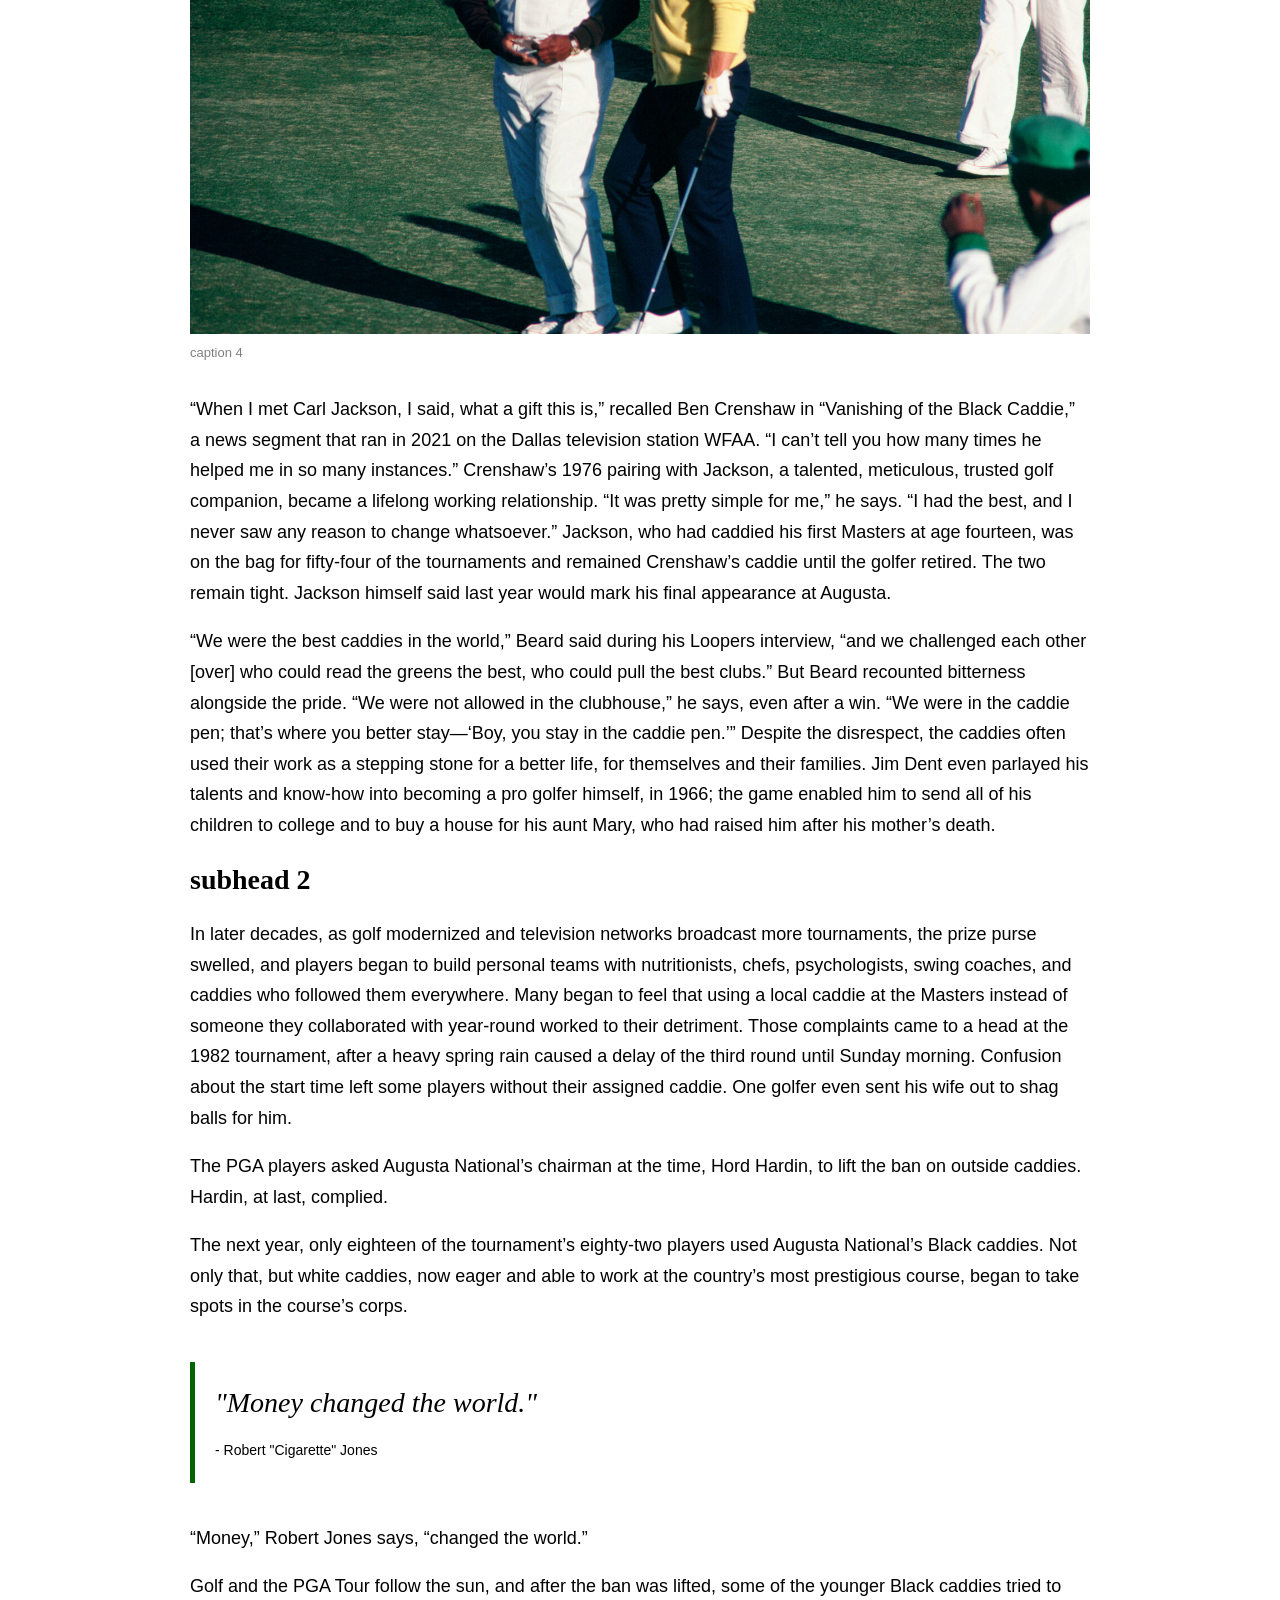
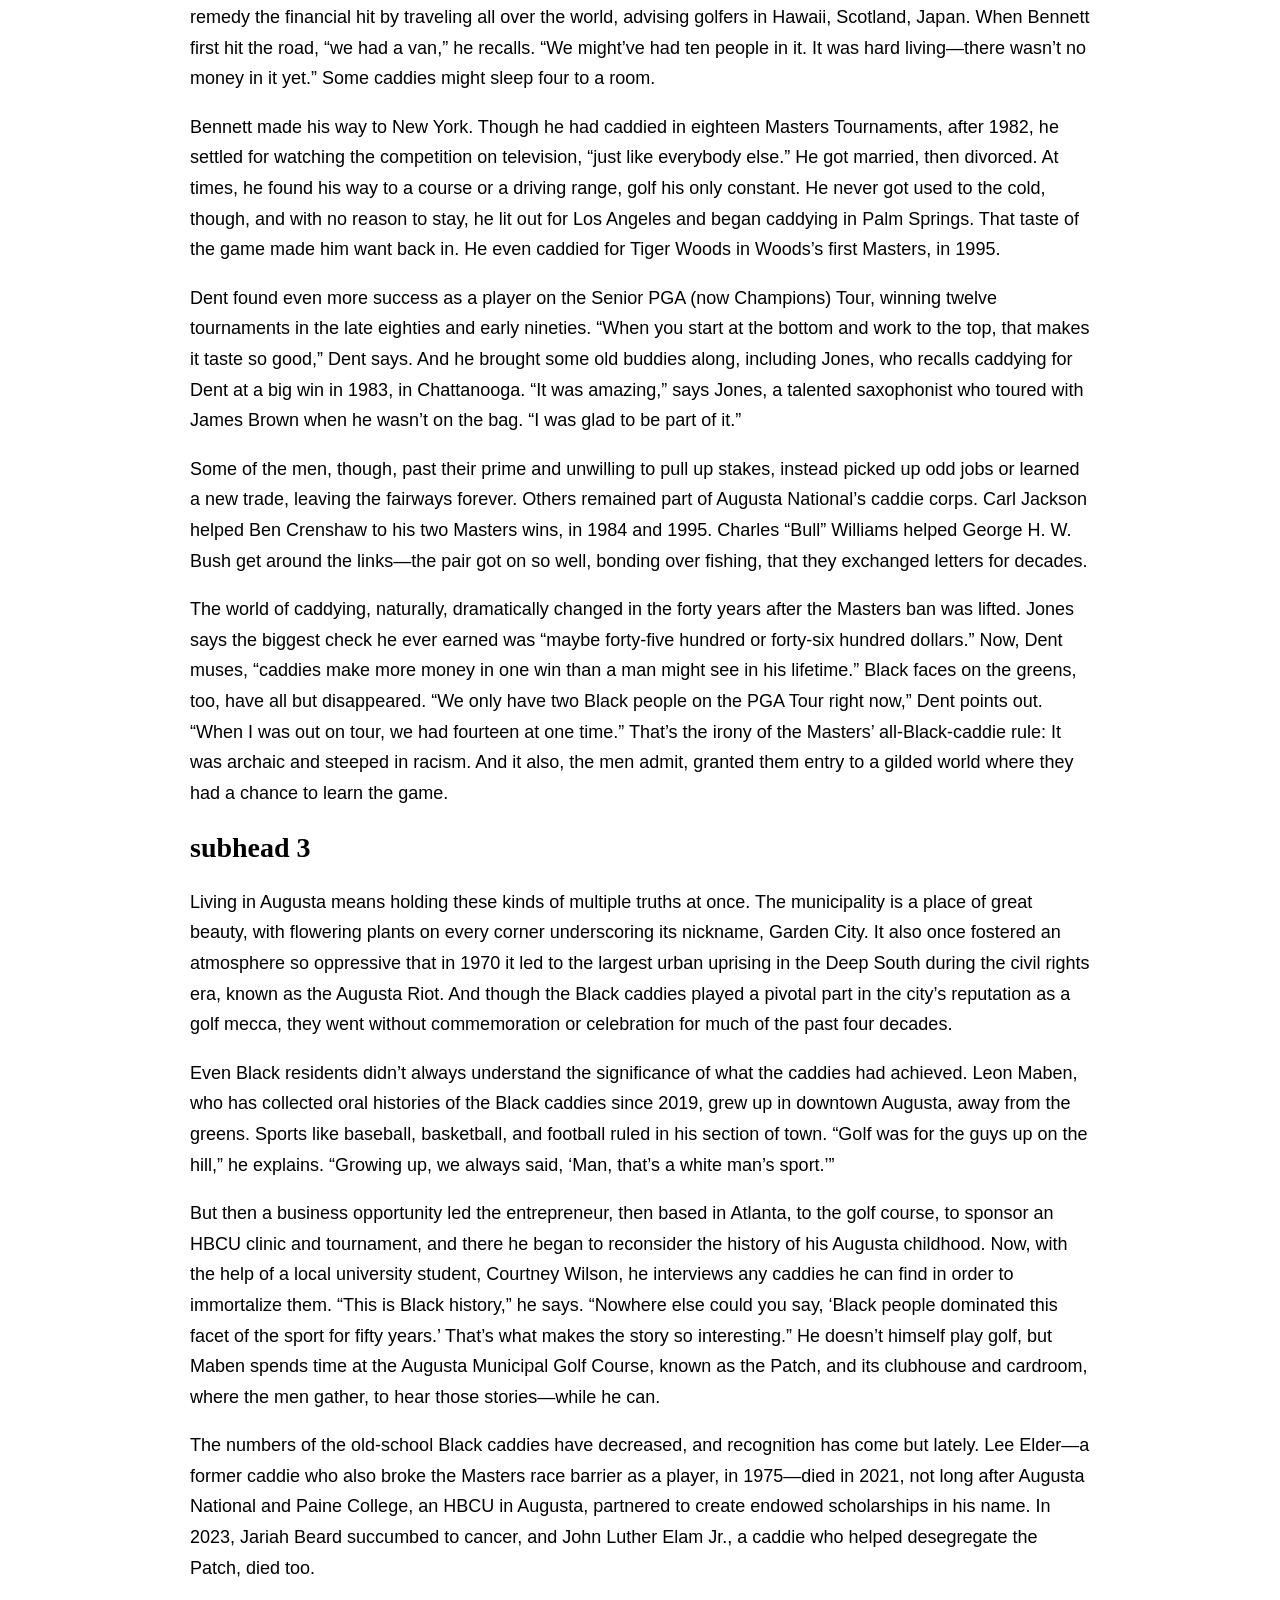
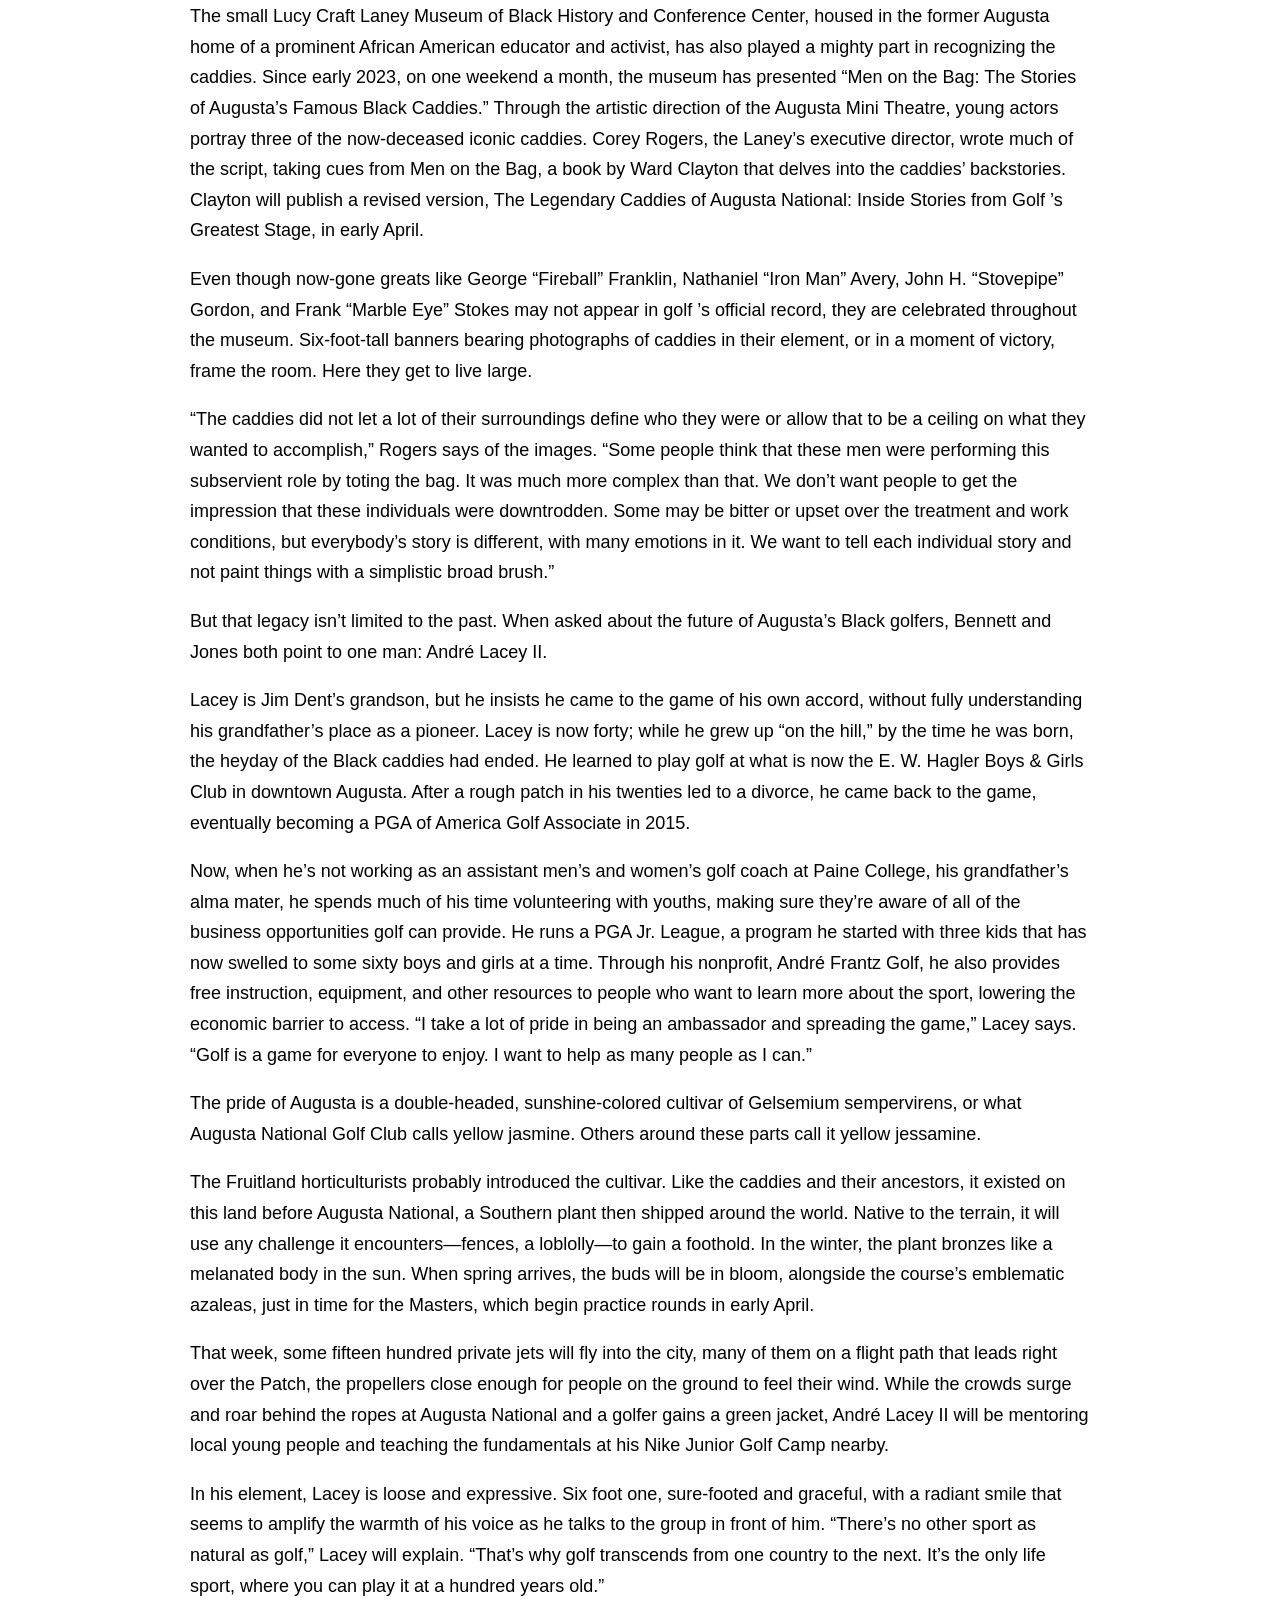
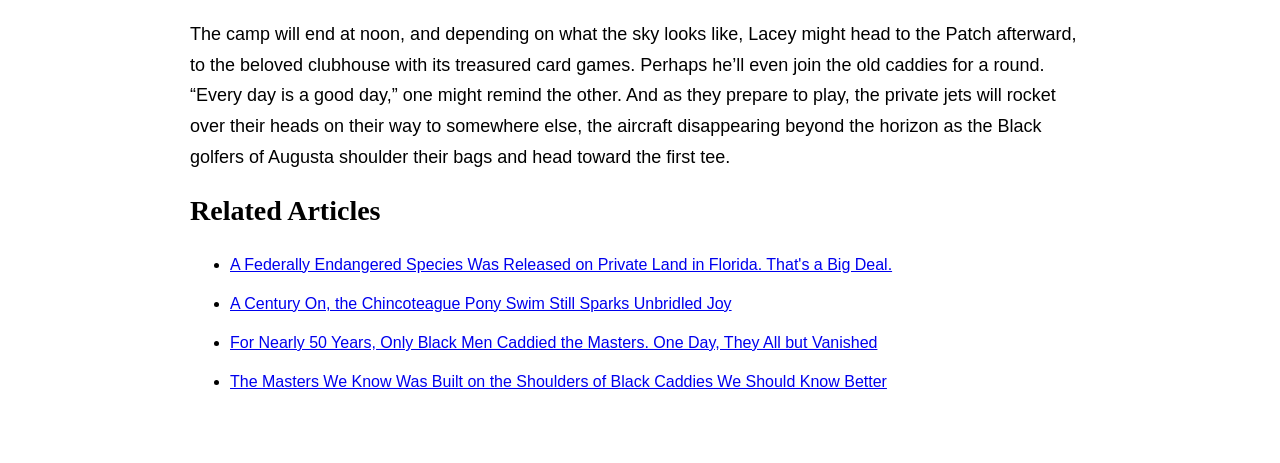
==== commit b031da36: "fixed html and css errors" ====
--- a/midterm/index.html
+++ b/midterm/index.html
@@ -22,7 +22,7 @@
 </div>
 
 
-<img src="image3.jpg" alt="Black caddies at Augusta National"
+<img src="image3.jpg" alt="Black caddies at Augusta National">
 <p class="caption">caption 1</p>
 
 
@@ -44,7 +44,7 @@
 <p>These men were no beasts of burden, but talented prognosticators who turned a racist policy, rooted in subjugation, into a livelihood and a source of esteem—one that, ironically, first added diversity to the game of golf. Men like Willie Peterson, who was on the bag for five of Jack Nicklaus’s six Masters victories. Or Willie “Cemetery” Perteet, President Dwight D. Eisenhower’s personal caddie at Augusta National during the fifties. When the club bent to pressure in 1982 and dropped the ban on outside caddies, the change rocked the corps—many of its members, including those who counted on that crucial tournament paycheck to tide them over till the seasonal club reopened in October, had to look for other work.</p>
 
 
-<img src="image4.jpg" alt="Jack Nicklaus and Willie Peterson on the 1972 Sports Illustrated cover"
+<img src="image4.jpg" alt="Jack Nicklaus and Willie Peterson on the 1972 Sports Illustrated cover">
 <p class="caption">caption 2</p>
 
 
@@ -69,7 +69,7 @@
 <p>Stokes’s roots on the land gave him an advantage—he knew how to read the fairways and greens better than others. Take Rae’s Creek. Over the years, Augusta National has modified the course many times, but some water features are too ingrained to redirect. That was the secret of Rae’s, a ten-mile-long stream—up to sixty feet wide and four feet deep—that still cuts through the course. Surrounded by azaleas and dogwoods, the waterway is a major element of the infamous three-hole stretch, filled with hazards, called Amen Corner. Stokes understood that every putt would break toward Rae’s, the pull of gravity sending balls toward the lowest point on the property. Stokes also followed falling water: He became noted for studying how rain streamed across the greens, rendering the nuances of the topography visible.</p>
 
 
-<img src="image10.jpg" alt="A caddie analyzes the course"
+<img src="image10.jpg" alt="A caddie analyzes the course">
 <p class="caption">caption 3</p>
 
 
@@ -103,7 +103,7 @@
 <p>That dynamic played out during the 1979 Masters, when Jariah “Bubba” Beard was on the bag for Fuzzy Zoeller. “As far as having a plan when I got to Augusta…I had no plan,” Zoeller admitted in Loopers: The Caddie’s Long Walk, a 2019 documentary about the worldwide history of caddies, also known as loopers. “[Beard] told me where to hit it, where not to hit it…it was like a blind man with a Seeing Eye dog. He led me around that golf course.” By relying on Beard, Zoeller became the last Masters player to win the tournament on his first try—a feat that, without a local caddie, no one can seem to repeat.</p>
 
 
-<img src="image8.jpg" alt="A golfer speaks with a caddie"
+<img src="image8.jpg" alt="A golfer speaks with a caddie">
 <p class="caption">caption 4</p>
 
 
--- a/midterm/style.css
+++ b/midterm/style.css
@@ -56,7 +56,7 @@
     margin-bottom: 40px;
 }
 
-.related-aricles li {
+.related-articles li {
     margin-bottom: 12px;
 }
 
@@ -64,7 +64,7 @@
     font-family: Georgia, "Times New Roman", serif;
     font-size: 28px;
     font-style: italic;
-    border-left: 5px;
+    border-left: 5px solid darkgreen;
     padding: 20px;
     margin: 40px 0;
     line-height: 1.5;
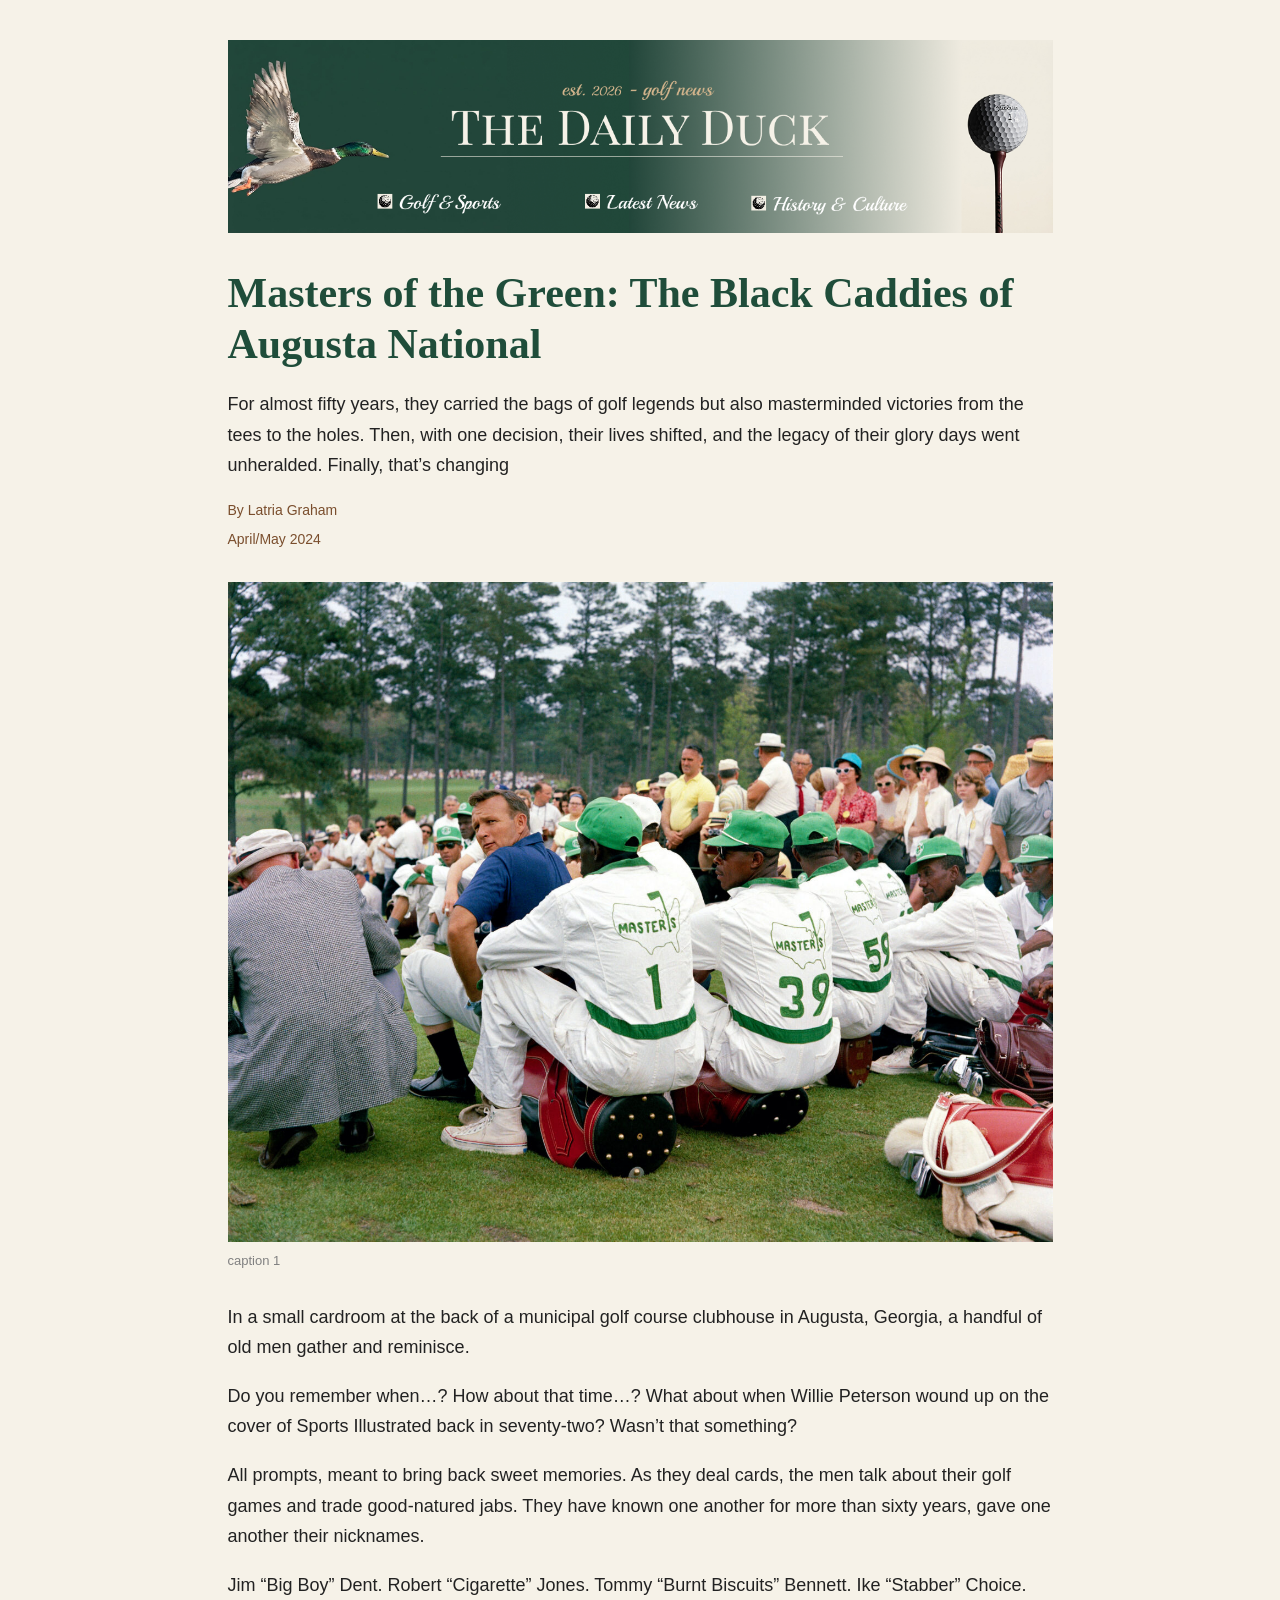
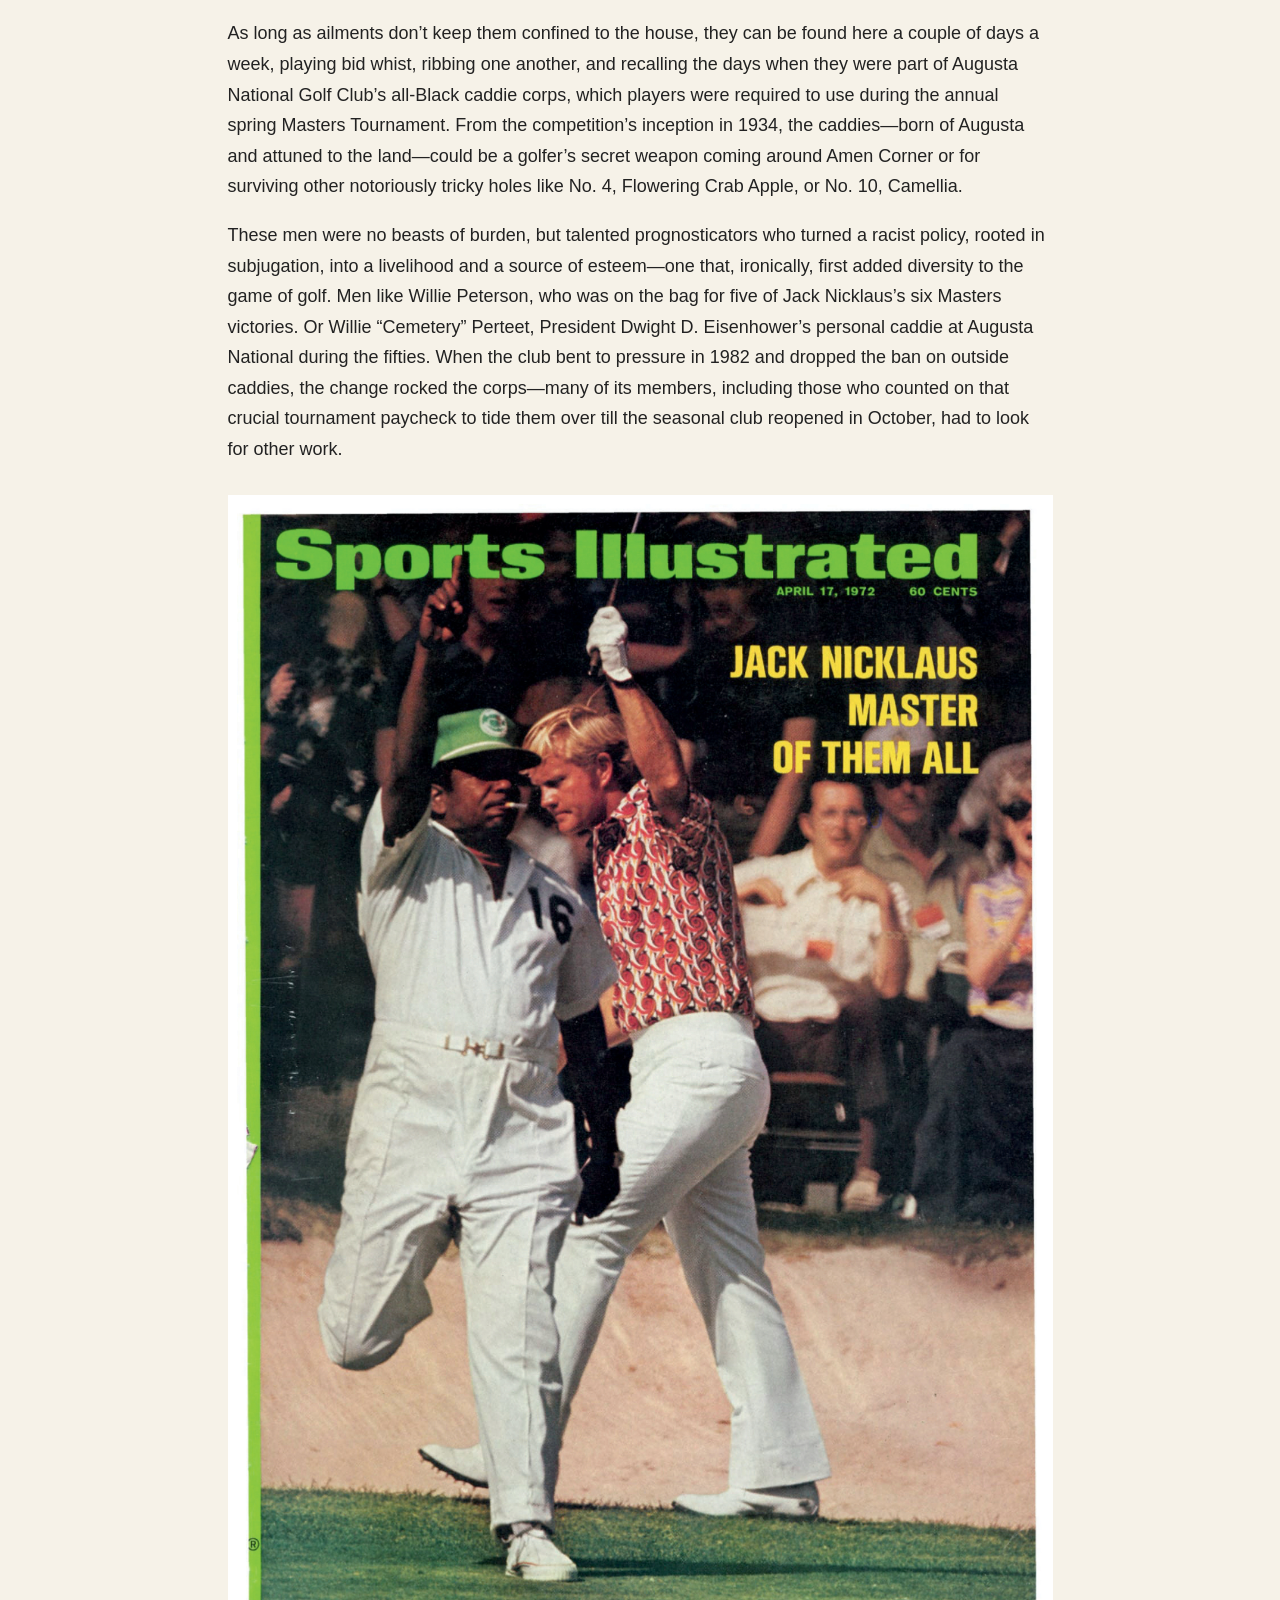
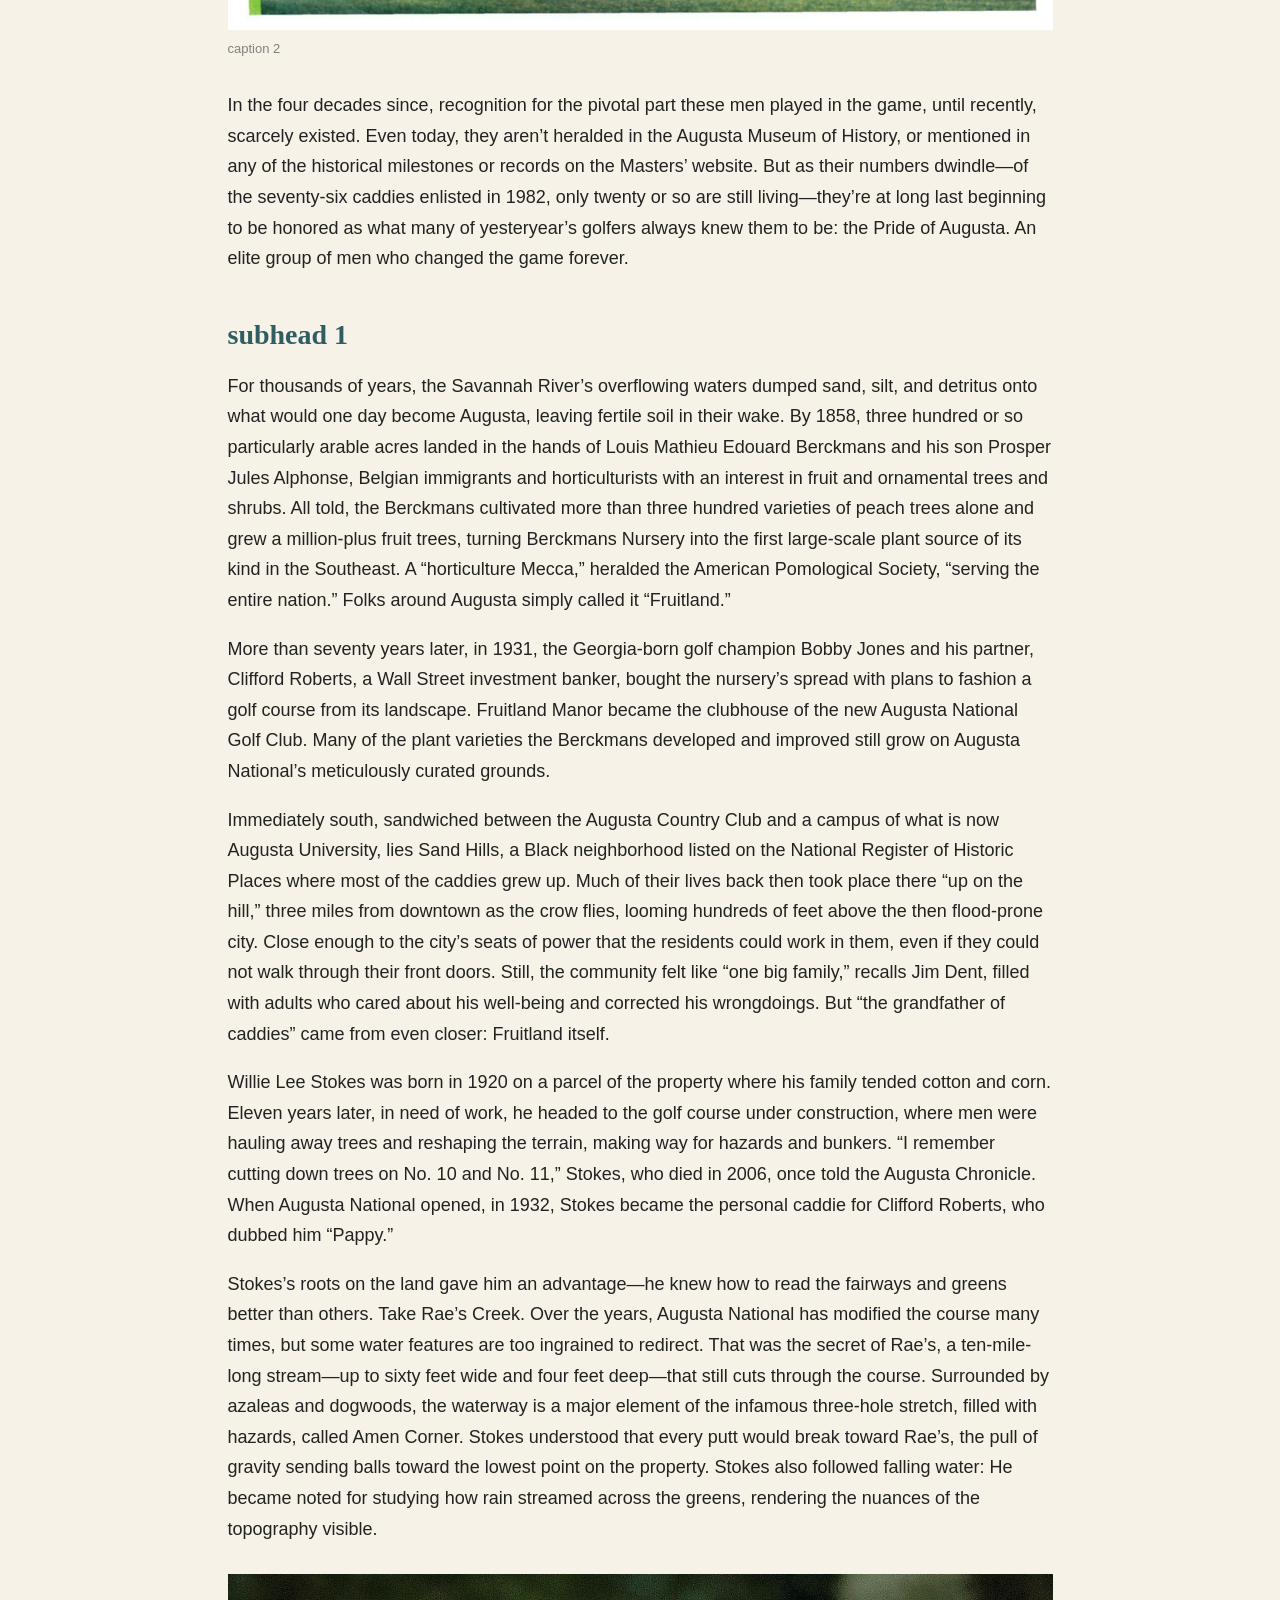
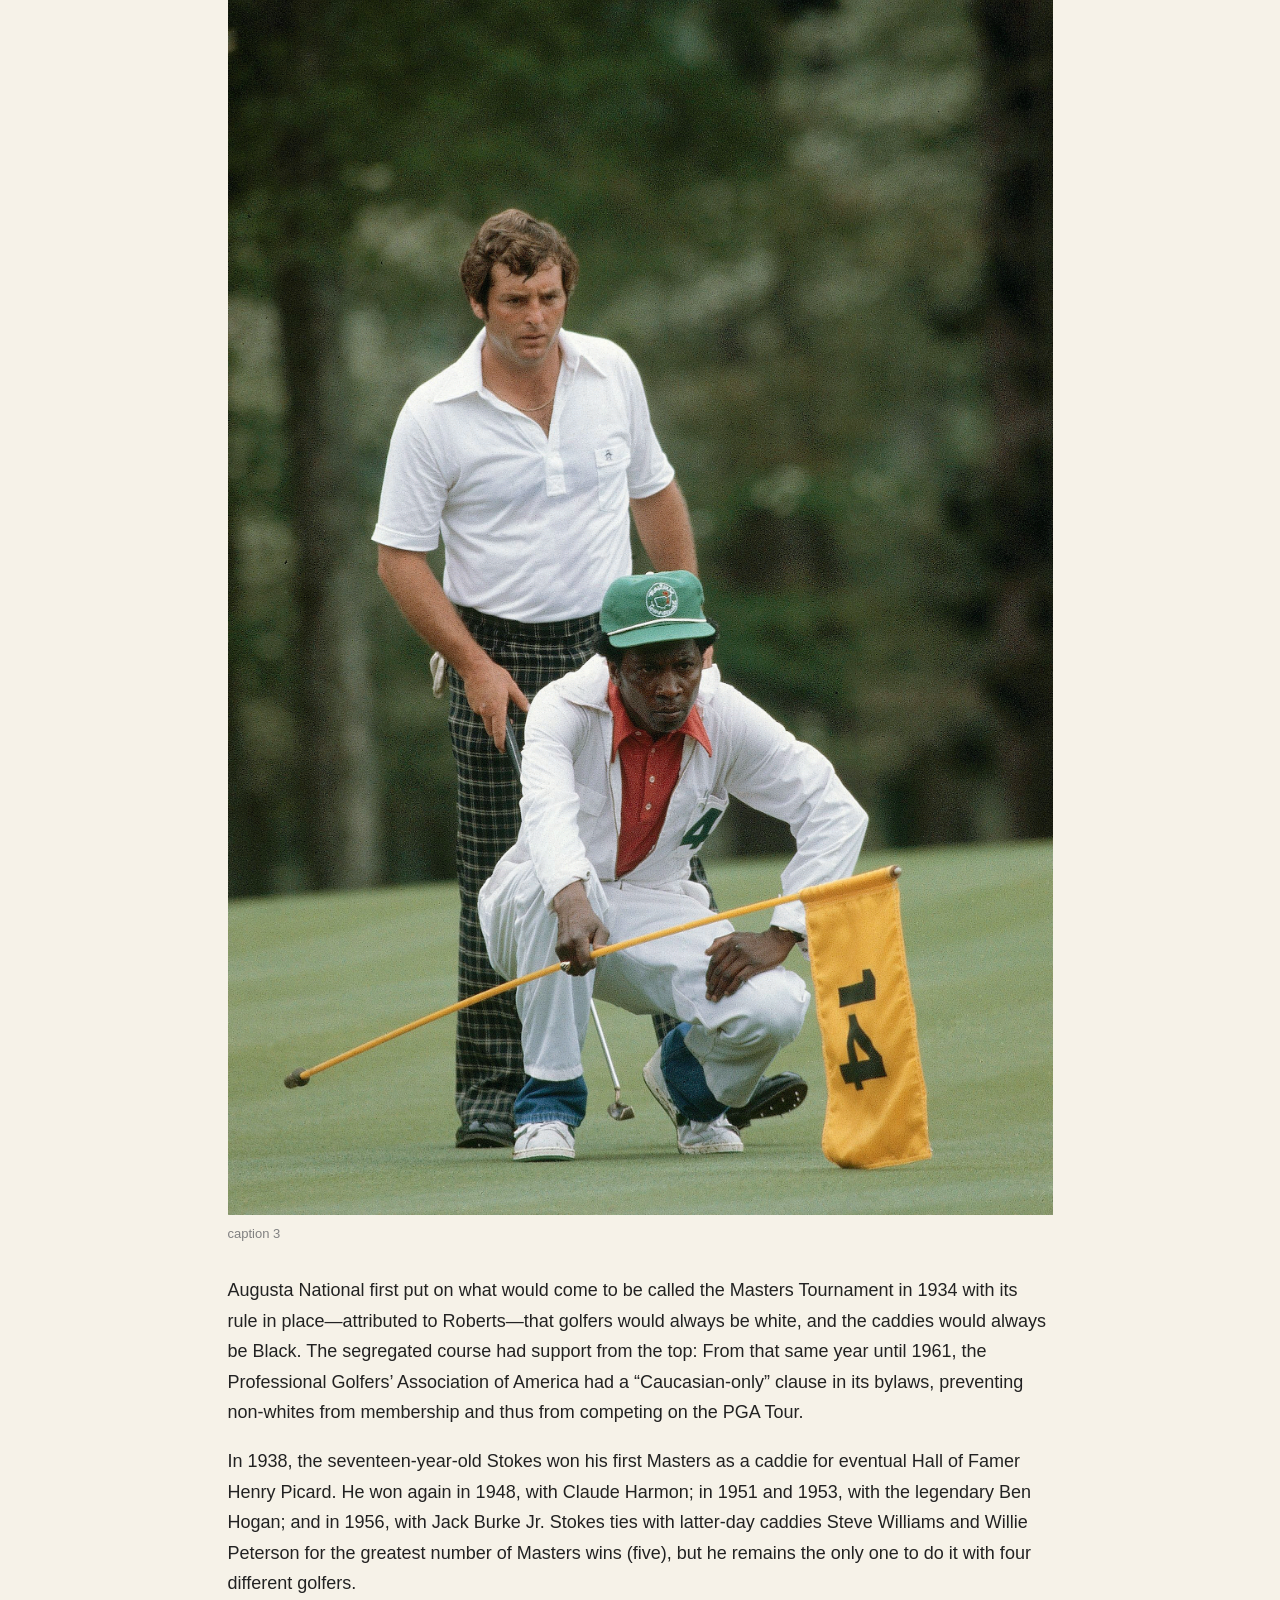
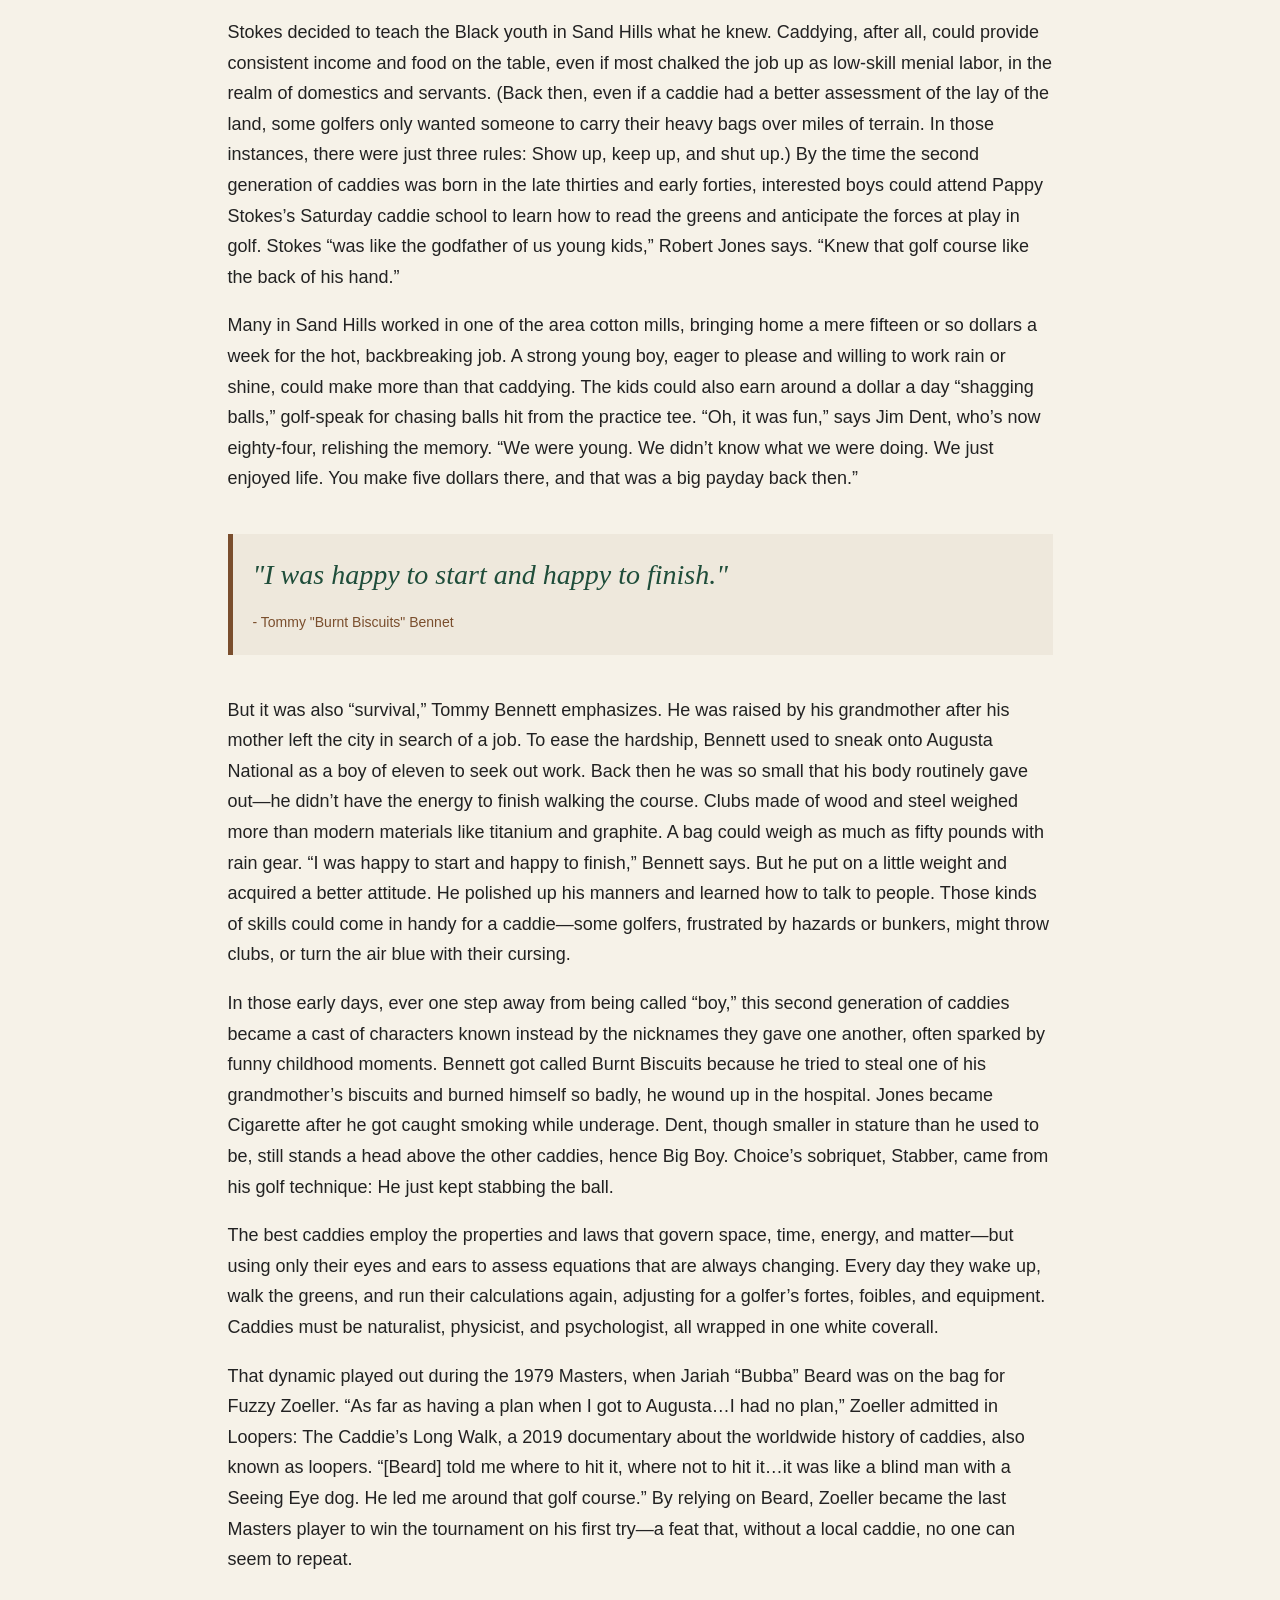
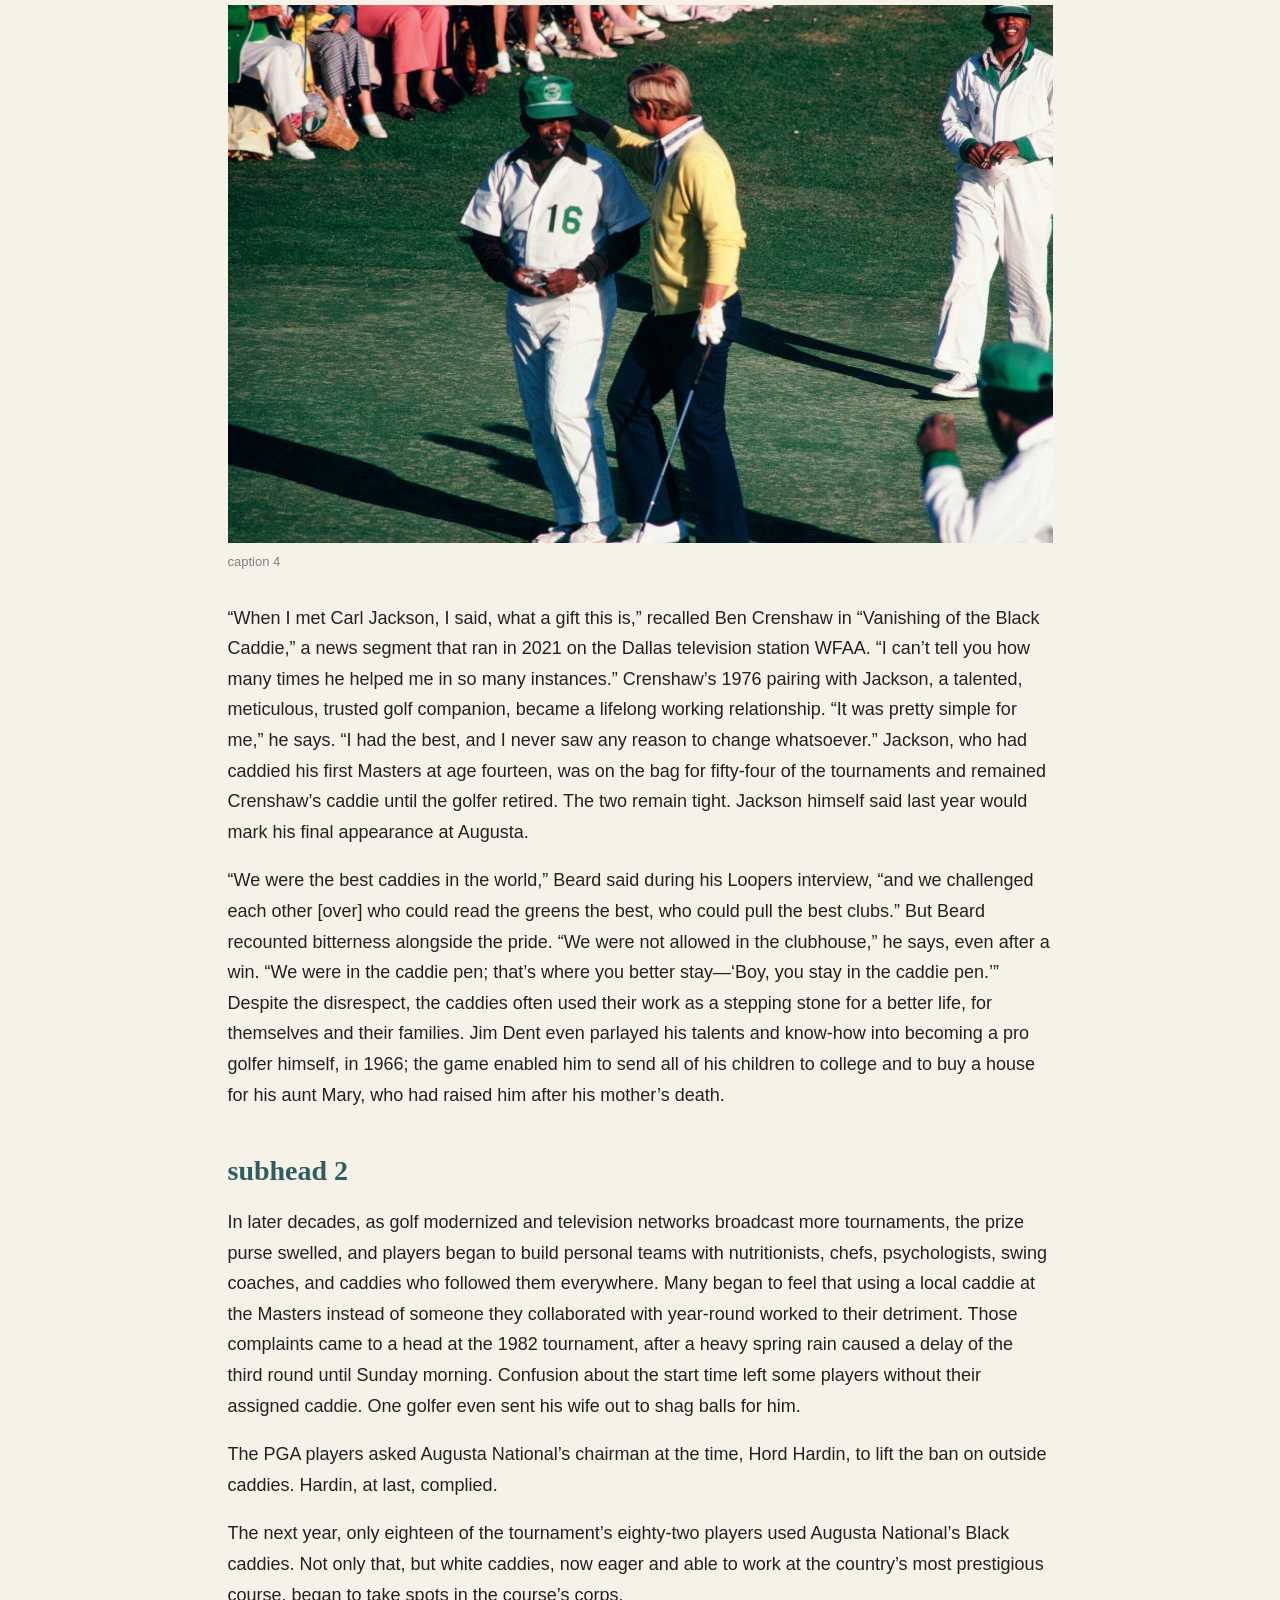
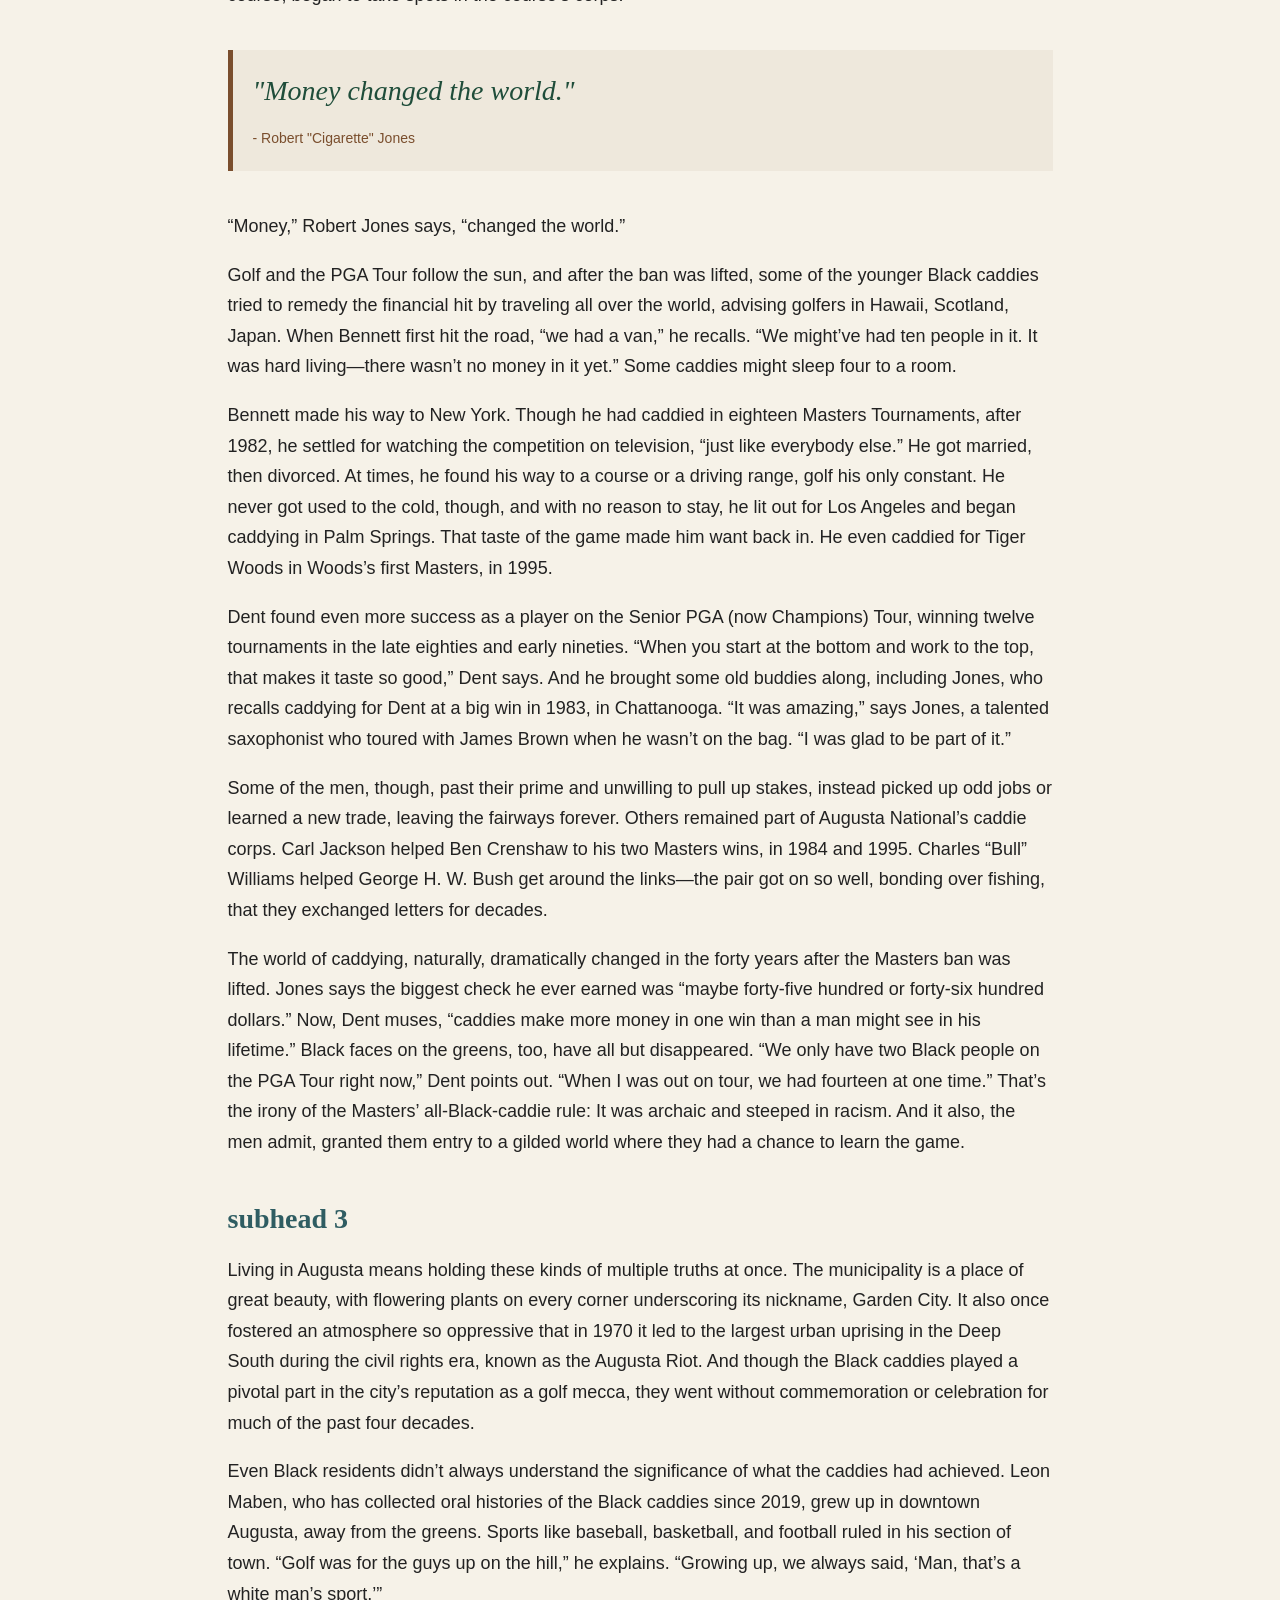
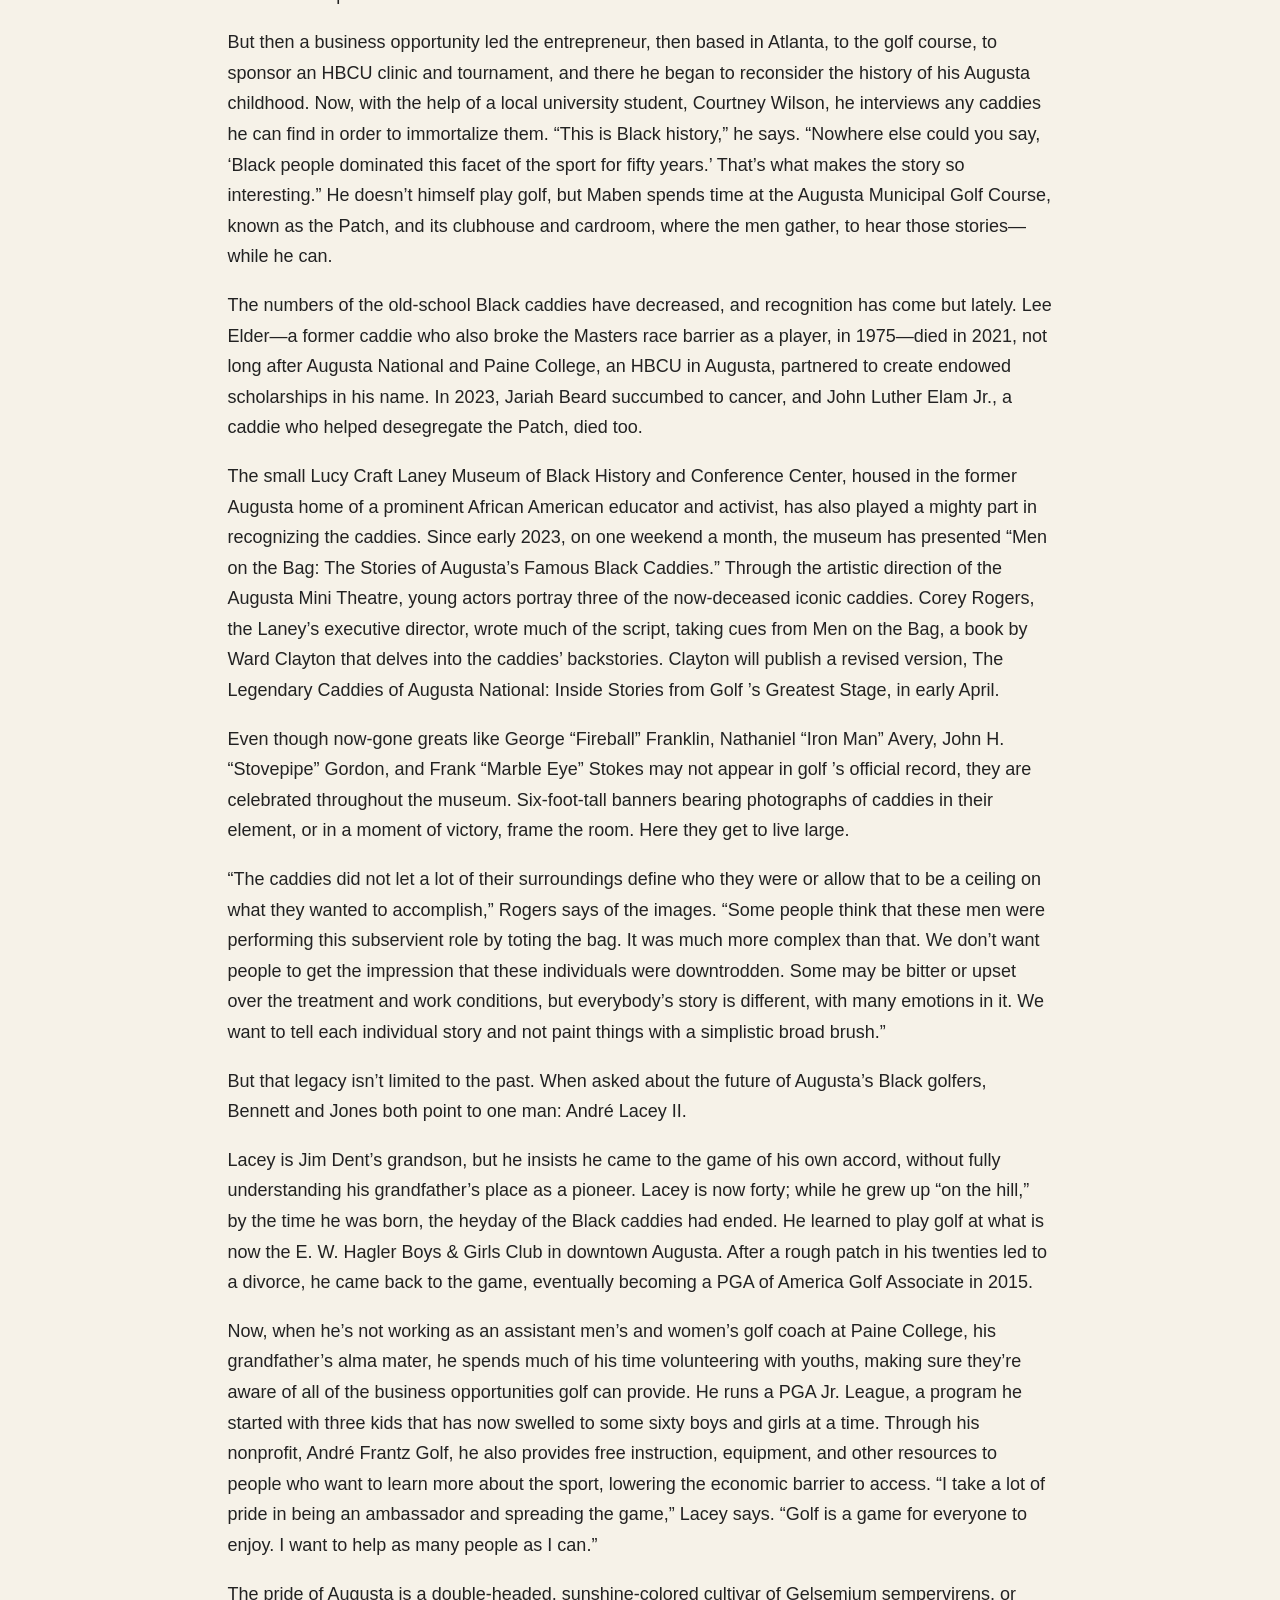
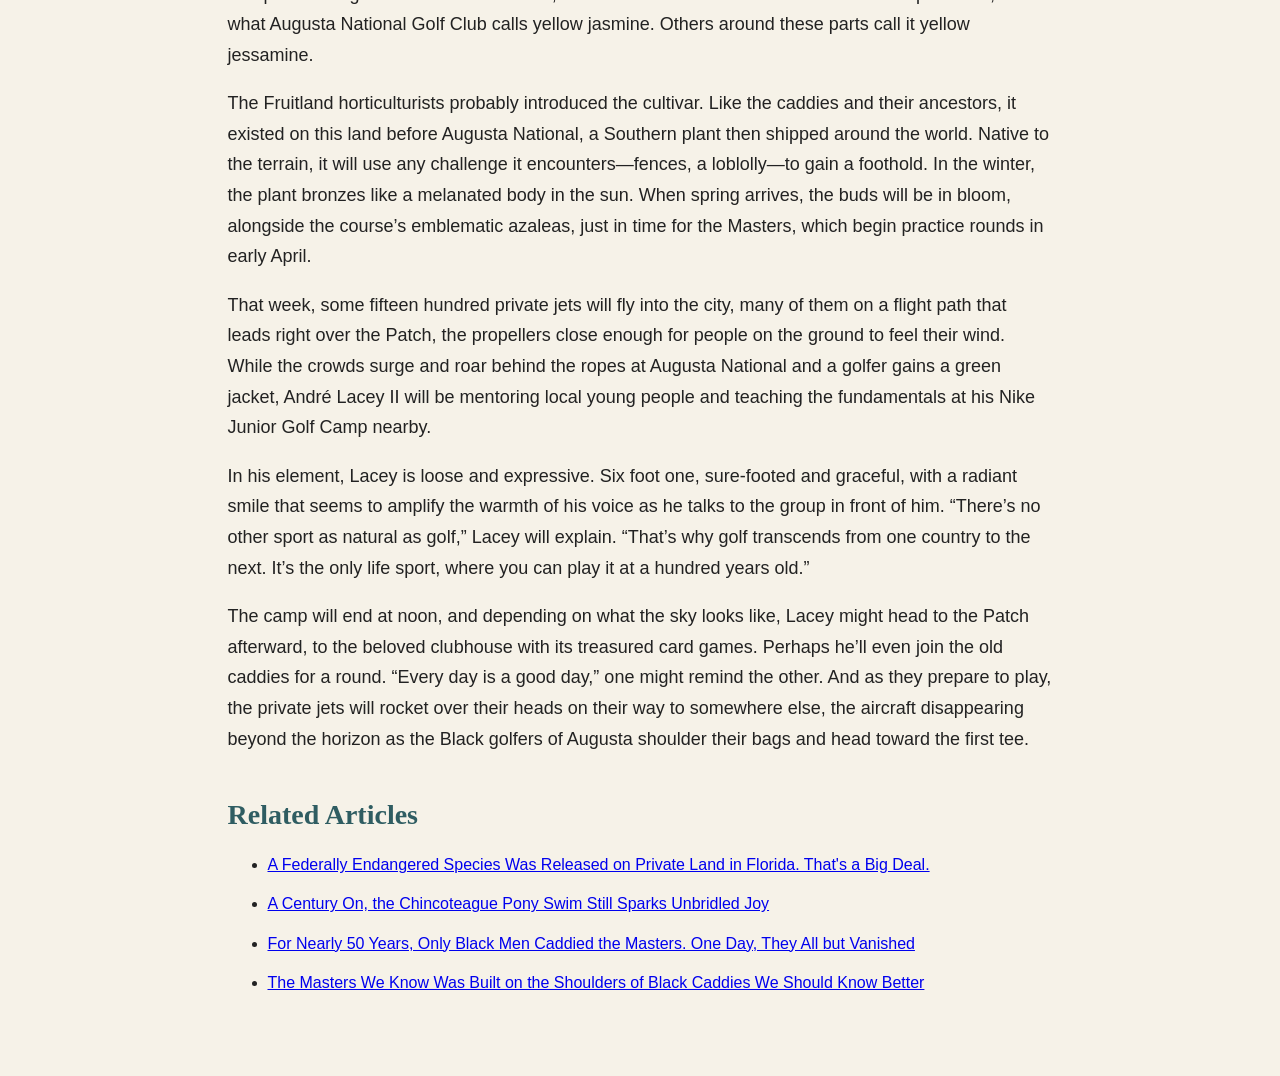
==== commit ce7e6773: "added masthead html and css" ====
--- a/midterm/index.html
+++ b/midterm/index.html
@@ -12,6 +12,8 @@
 
 <div id="container">
 
+<img id="masthead" src="midterm-masthead.png" alt="The Daily Duck masthead">
+
 <h1>Masters of the Green: The Black Caddies of Augusta National</h1>
 
 <p>For almost fifty years, they carried the bags of golf legends but also masterminded victories from the tees to the holes. Then, with one decision, their lives shifted, and the legacy of their glory days went unheralded. Finally, that’s changing</p>
--- a/midterm/style.css
+++ b/midterm/style.css
@@ -1,11 +1,23 @@
+body {
+    background-color: #f6f2e8;
+    color: #222222;
+    margin: 0;
+}
+
 h1 {
     font-family: Georgia, "Times New Roman", serif;
     font-size: 42px;
+    color: #1F4D3A;
+    line-height: 1.2;
+    margin-bottom: 20px;
 }
 
 h2 {
     font-family: Georgia, "Times New Roman", serif;
     font-size: 28px;
+    color: #2F5D62;
+    margin-top: 45px;
+    margin-bottom: 20px;
 }
 
 p {
@@ -30,16 +42,16 @@
 }
 
 #container {
-    max-width: 900px;
+    max-width: 825px;
     margin: 0 auto;
-    padding: 20px;
+    padding: 40px 25px;
 }
 
 /* styles for the authors name and date of publication */
 #byline {
     font-family: Helvetica, Arial, sans-serif;
     font-size: 14px;
-    color: grey;
+    color: #7A4E2D;
     margin-top: 15px;
     margin-bottom: 25px;
 }
@@ -64,7 +76,9 @@
     font-family: Georgia, "Times New Roman", serif;
     font-size: 28px;
     font-style: italic;
-    border-left: 5px solid darkgreen;
+    color: #1F4D3A;
+    border-left: 5px solid #7A4E2D;
+    background-color: #EEE8DC;
     padding: 20px;
     margin: 40px 0;
     line-height: 1.5;
@@ -76,4 +90,12 @@
     font-style: normal;
     margin-top: 15px;
     margin-bottom: 0;
+    color: #7A4E2D;
 }
+
+#masthead {
+    display: block;
+    width: 100%;
+    height: auto;
+    margin: 0 0 35px 0;
+}
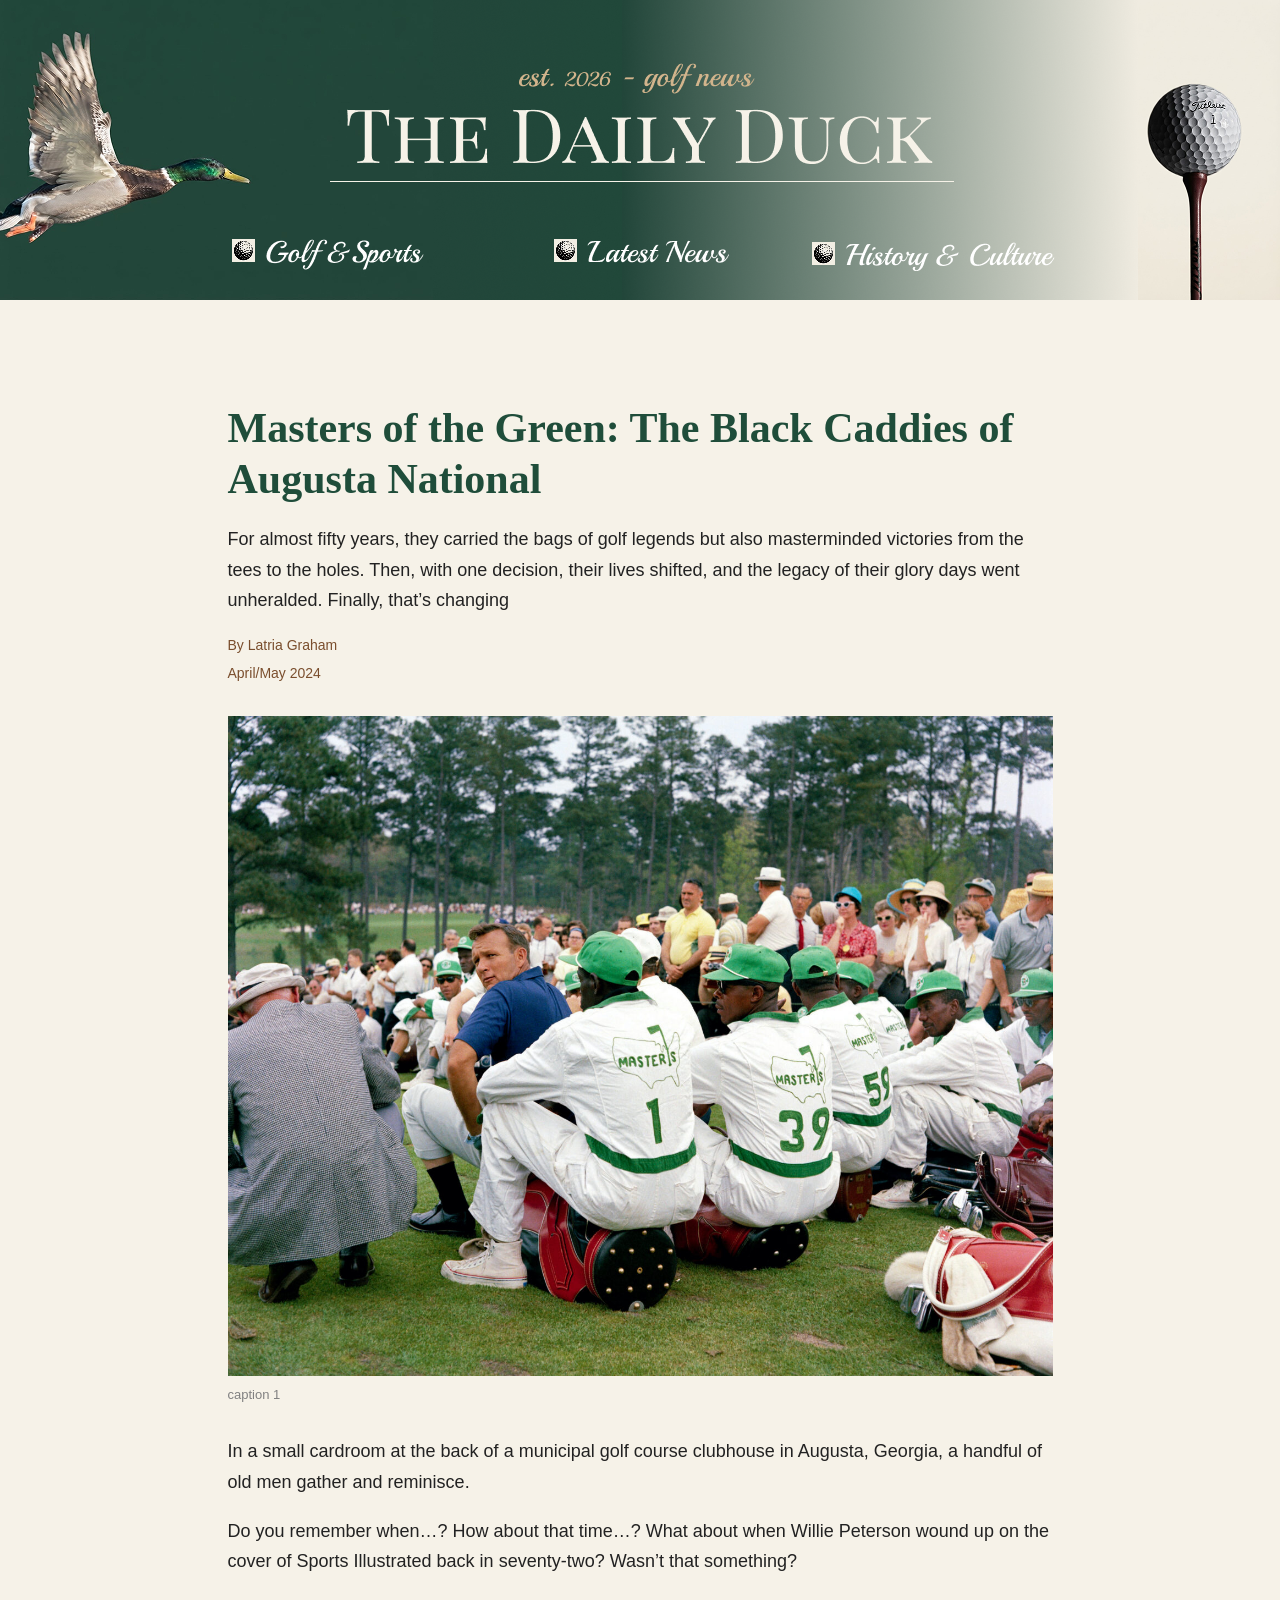
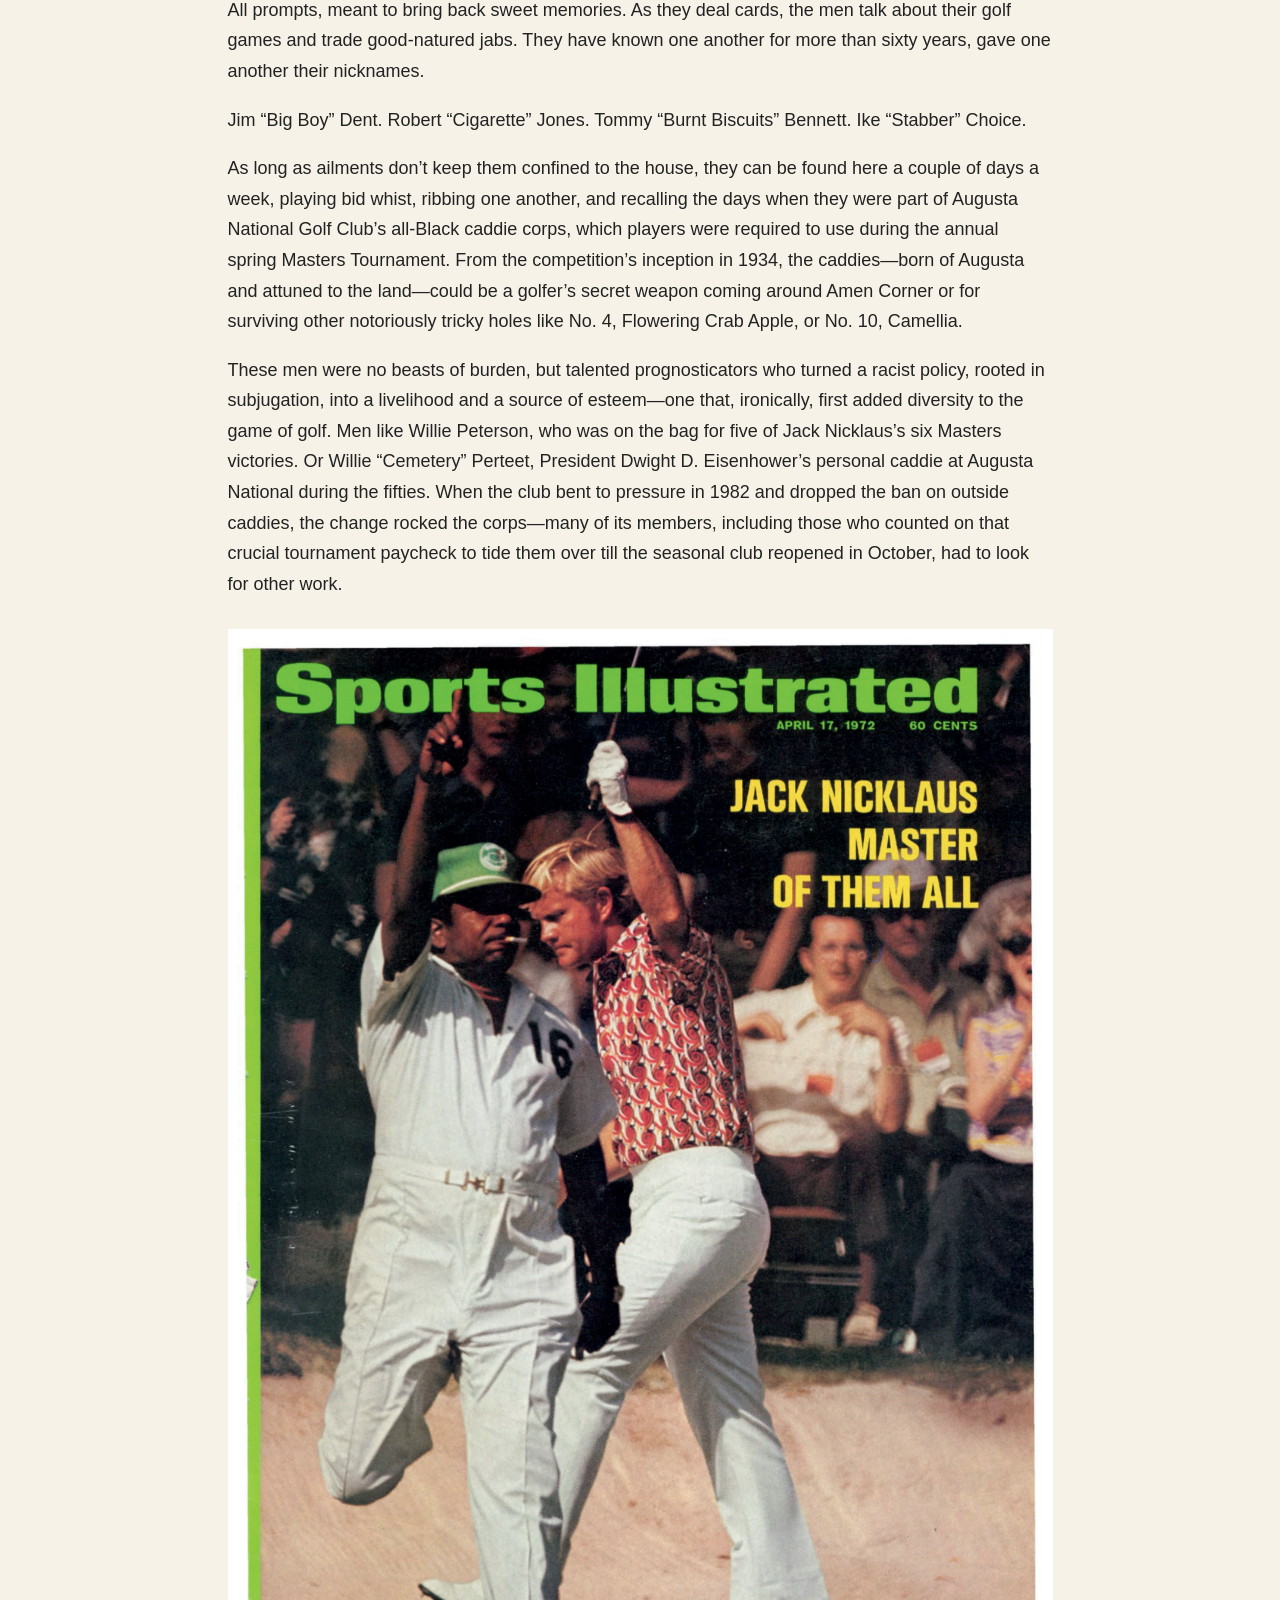
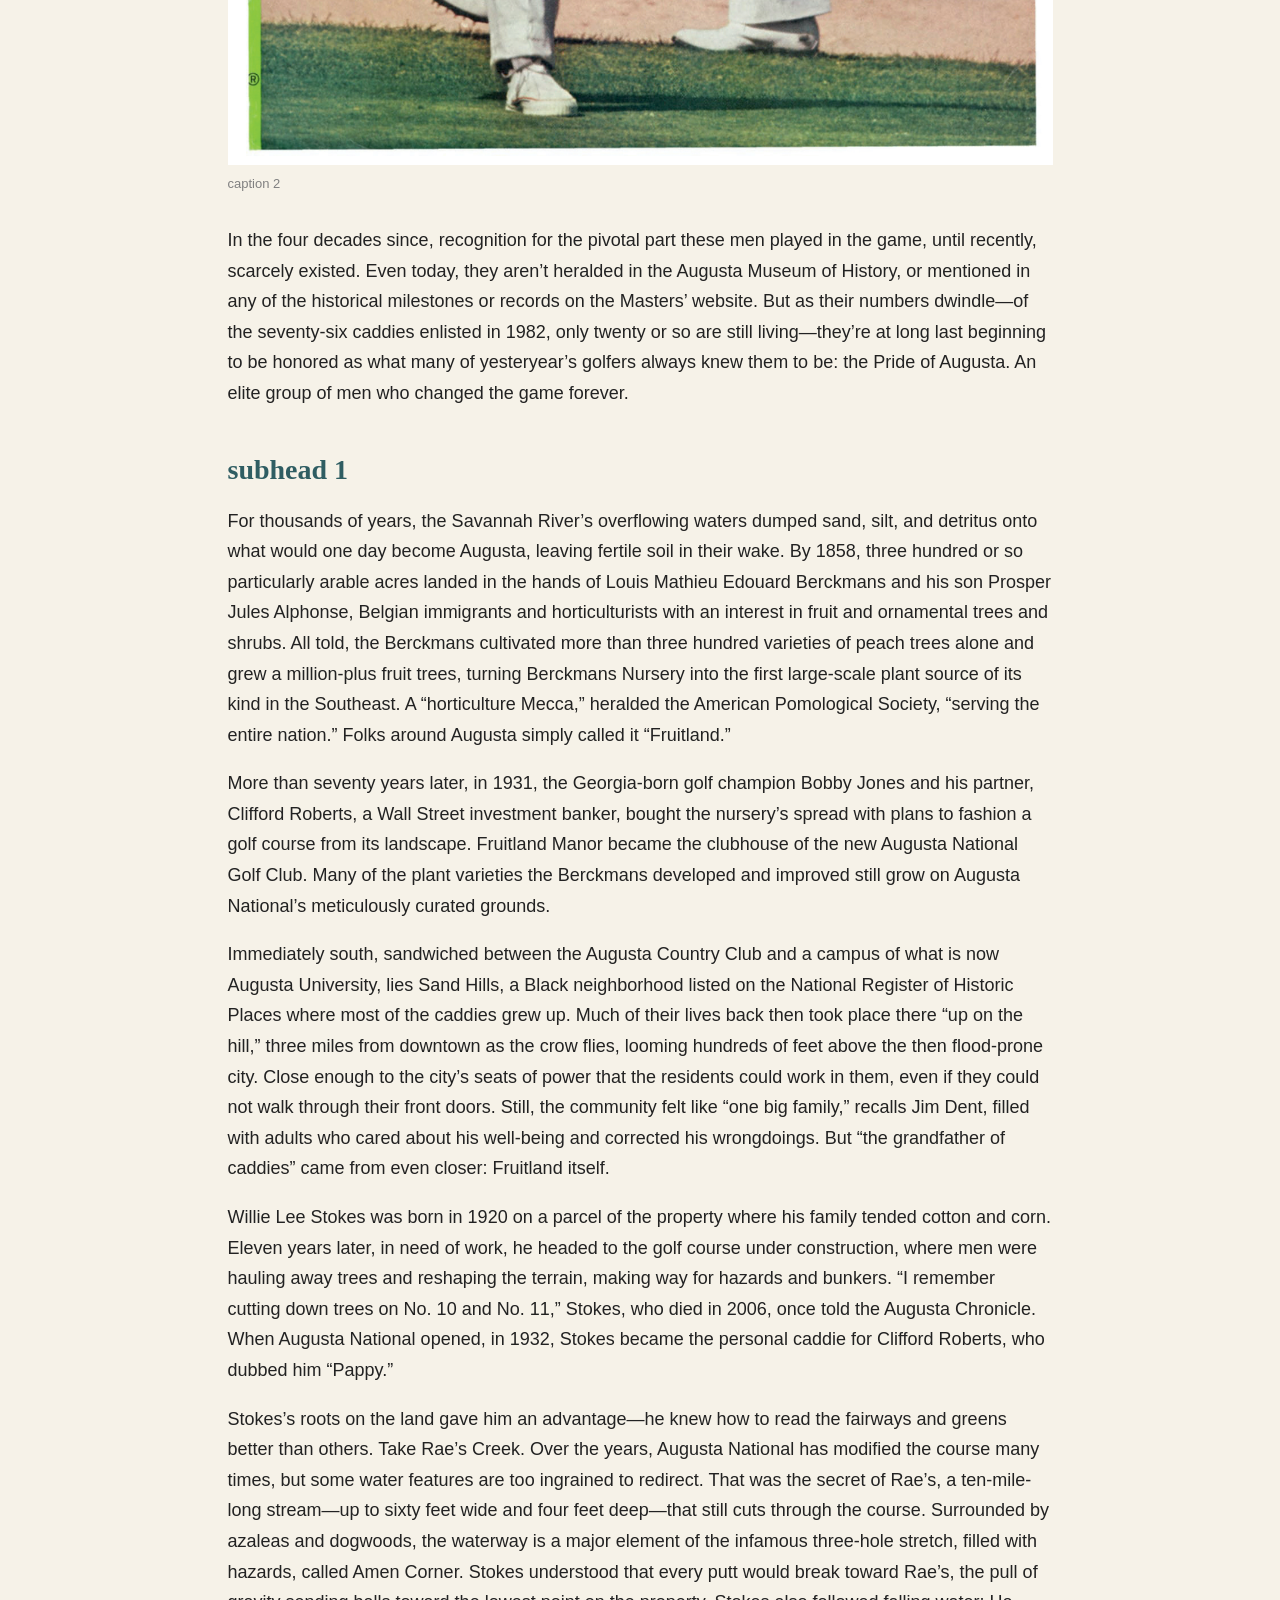
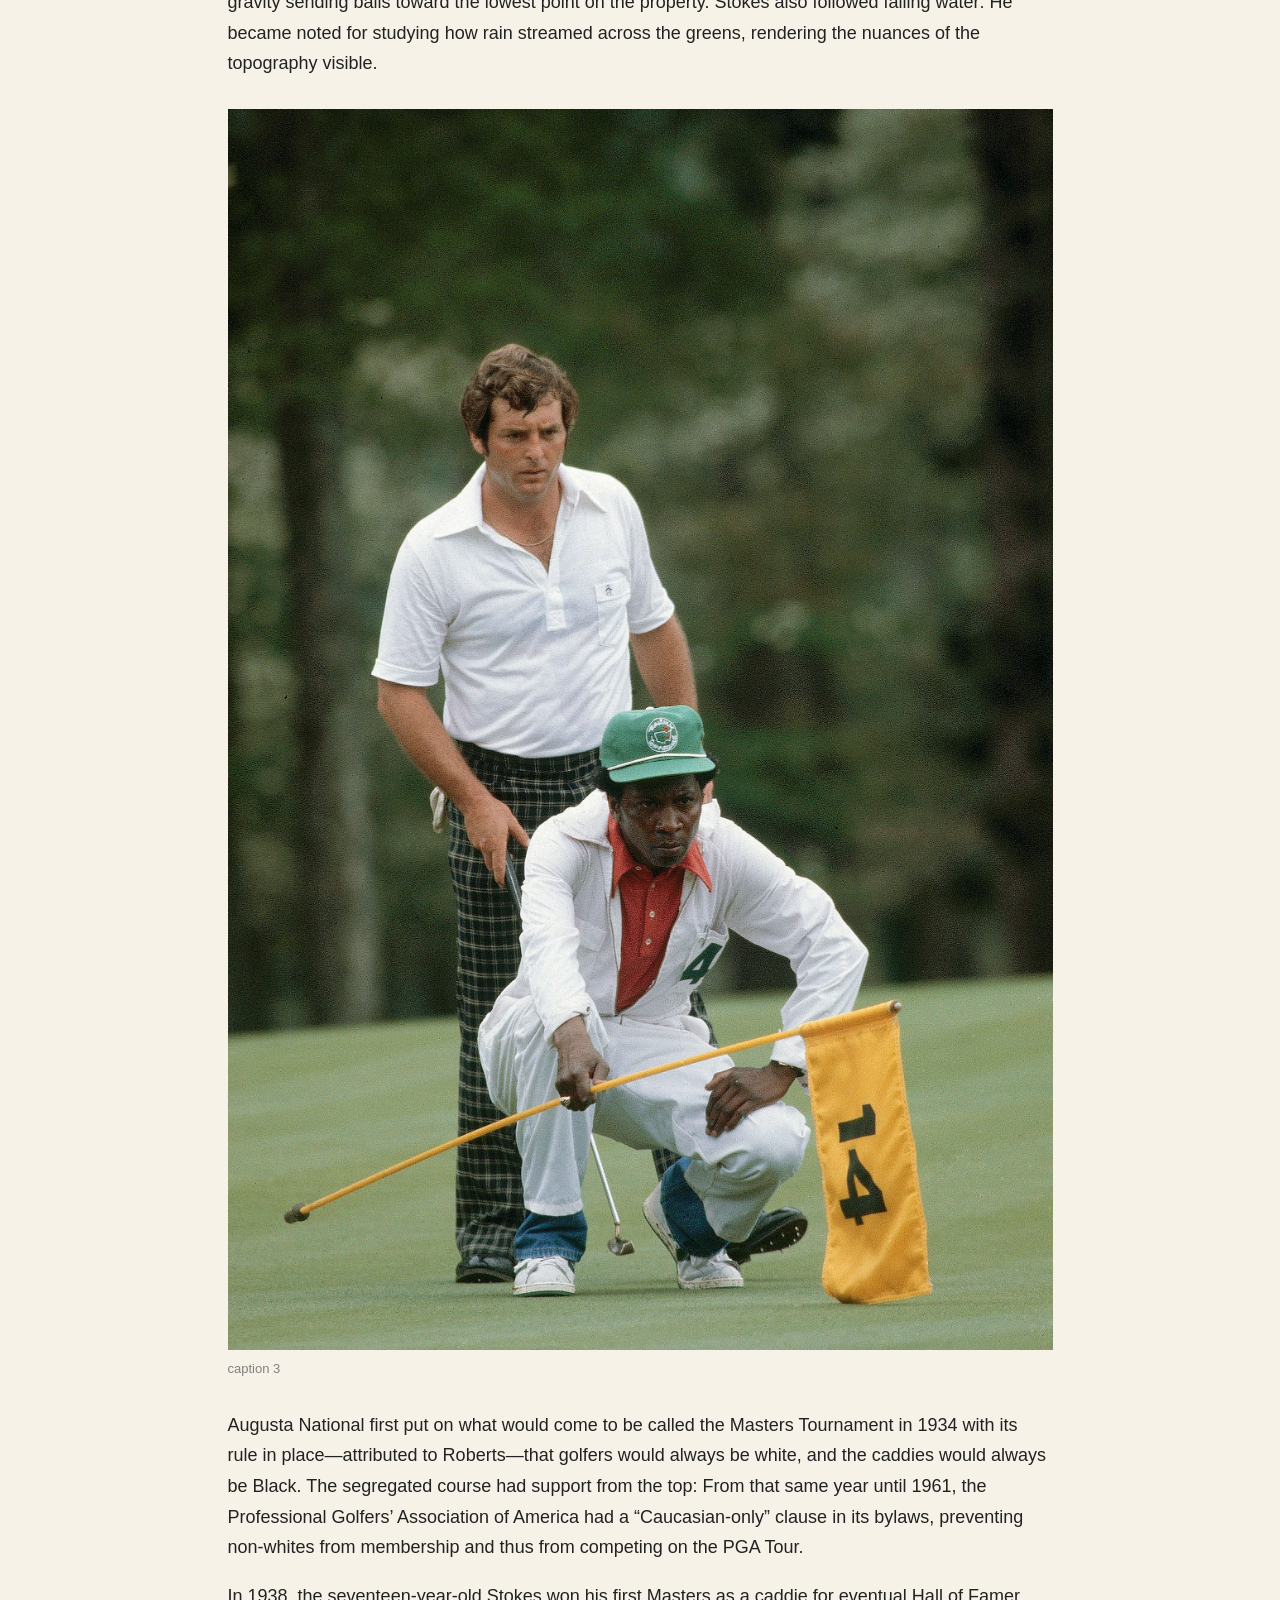
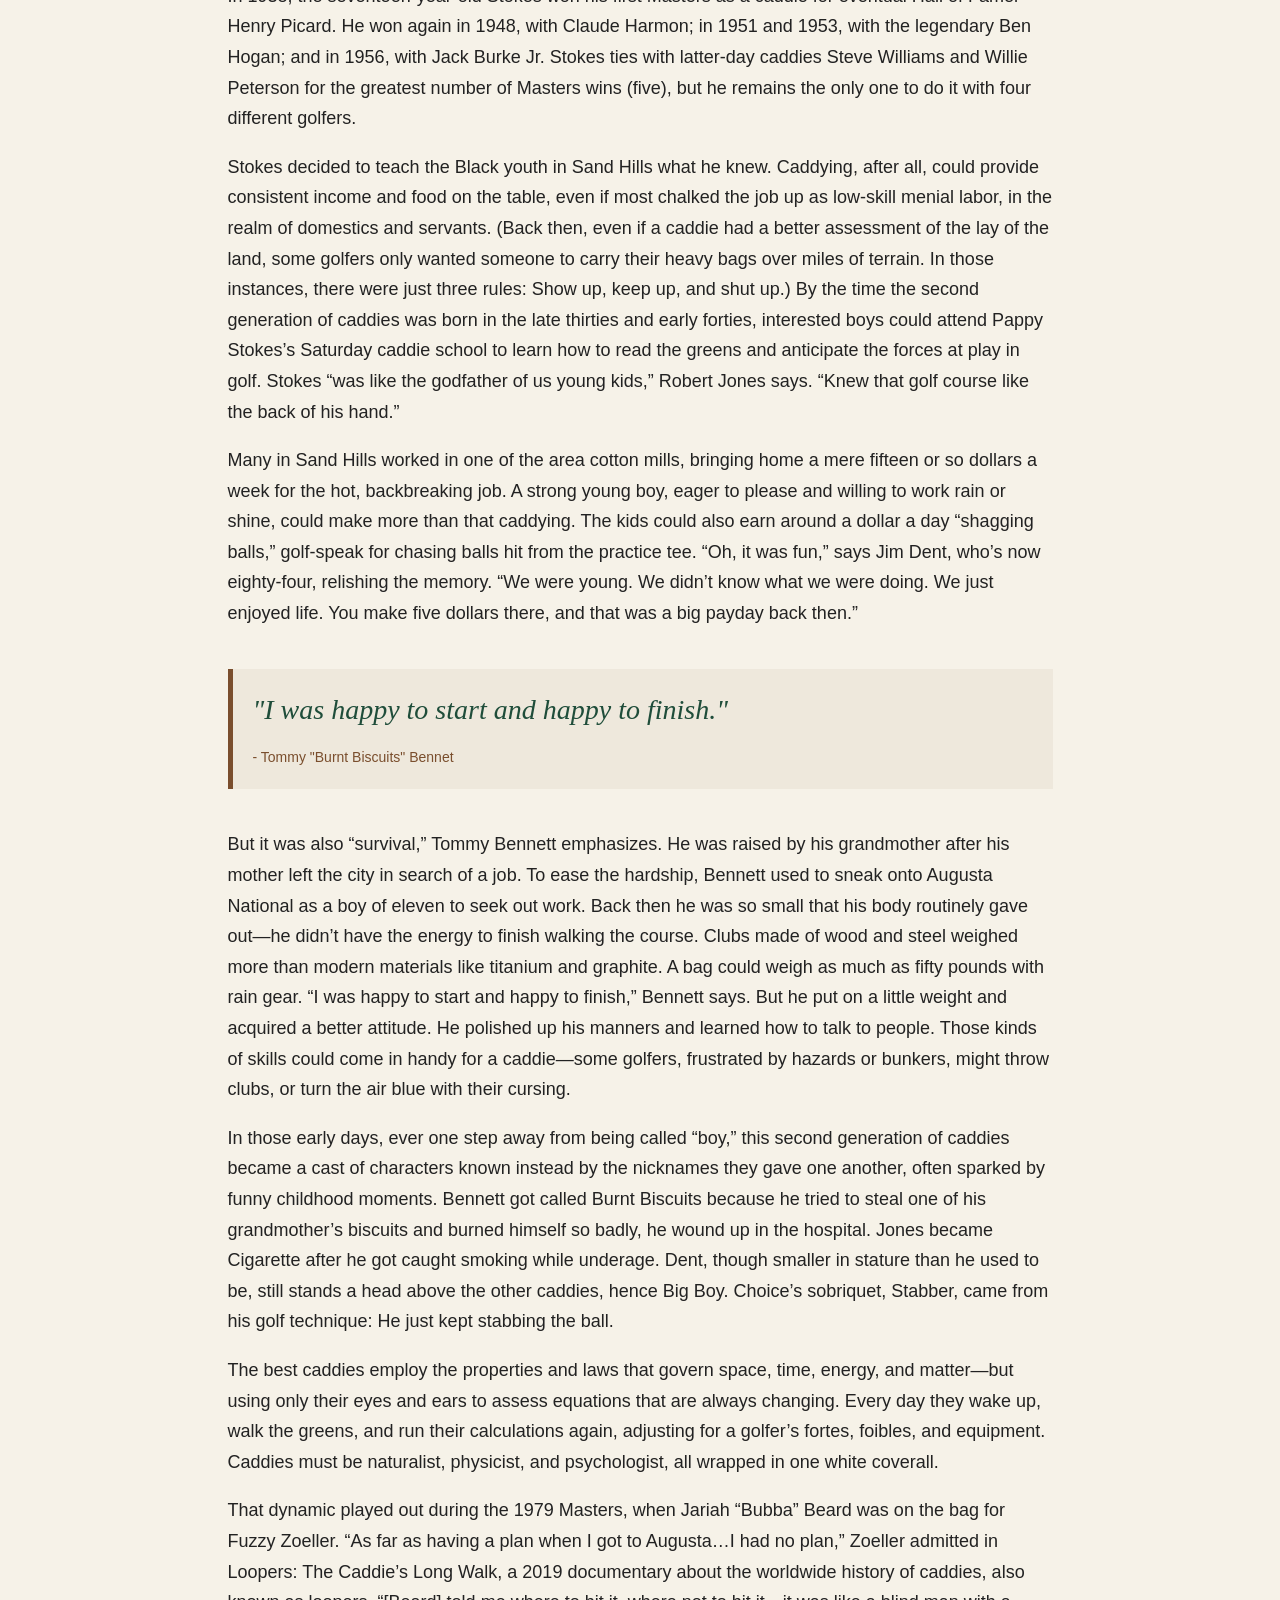
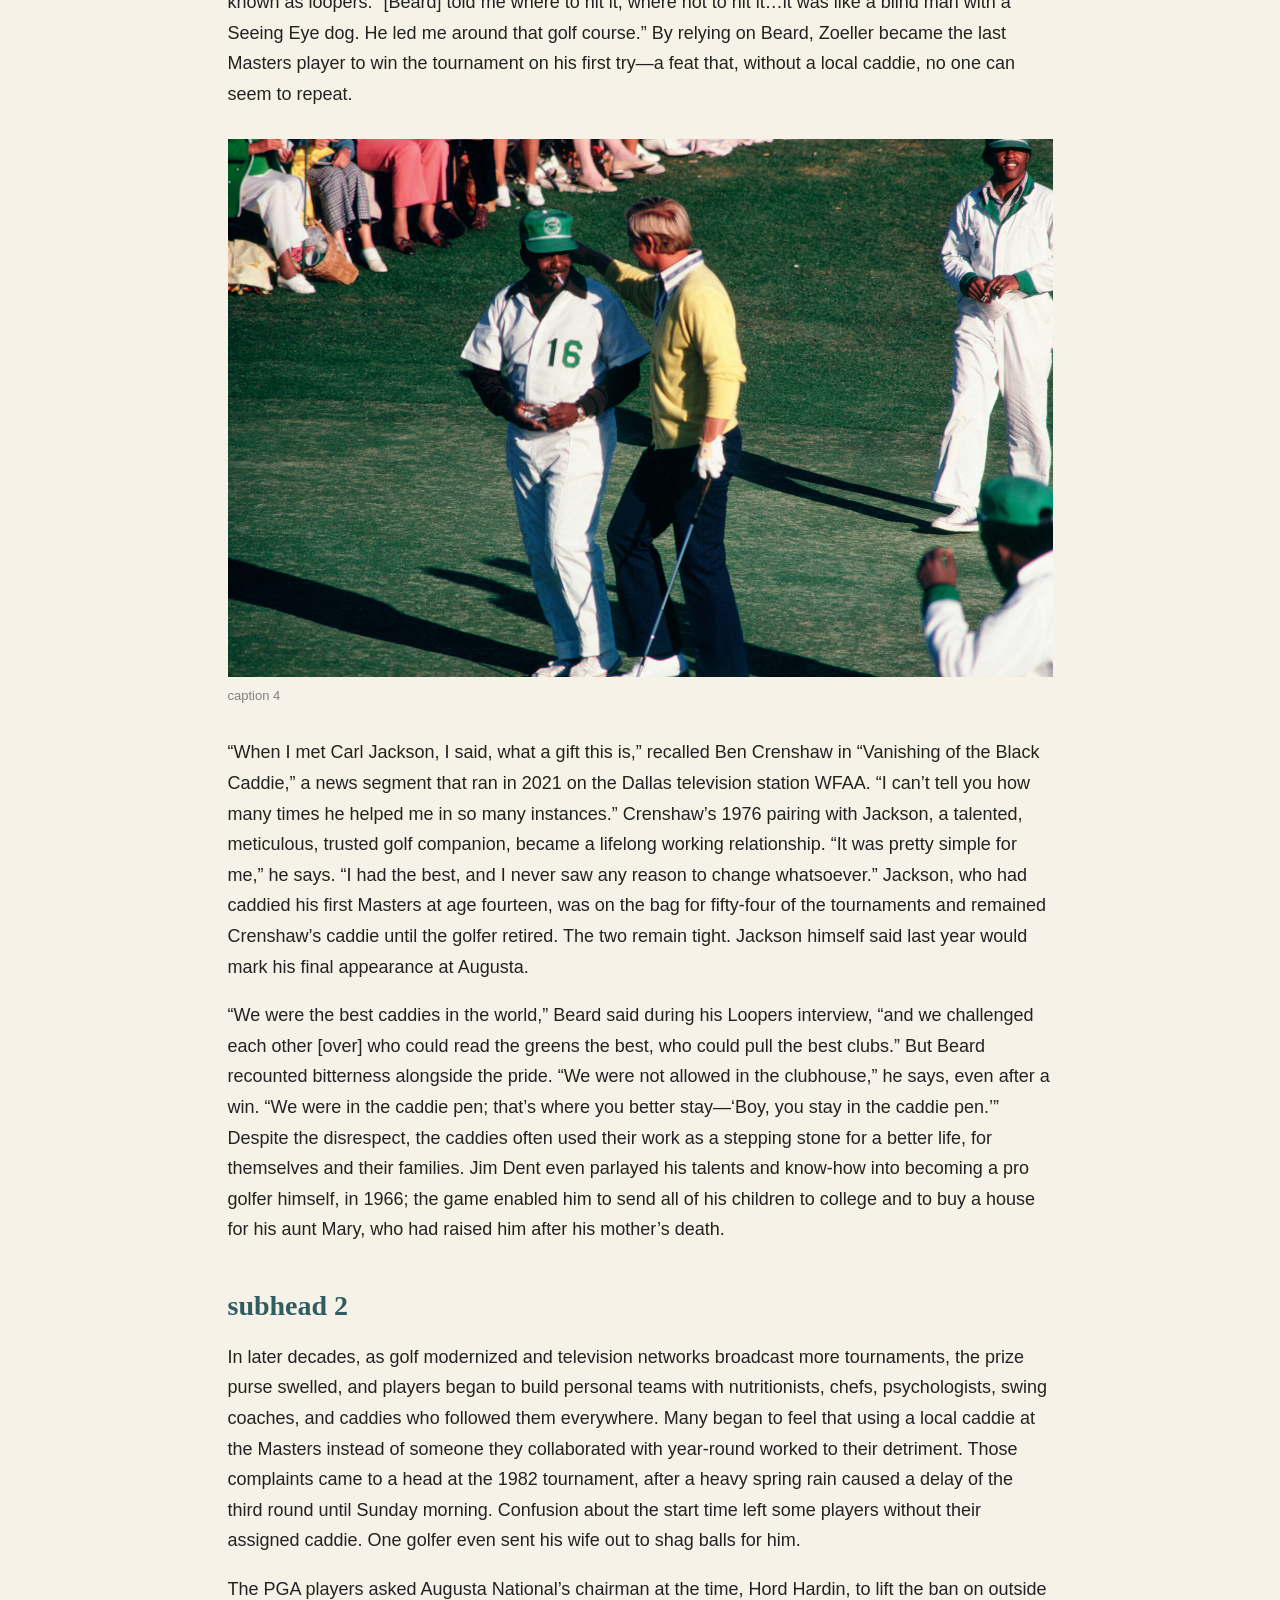
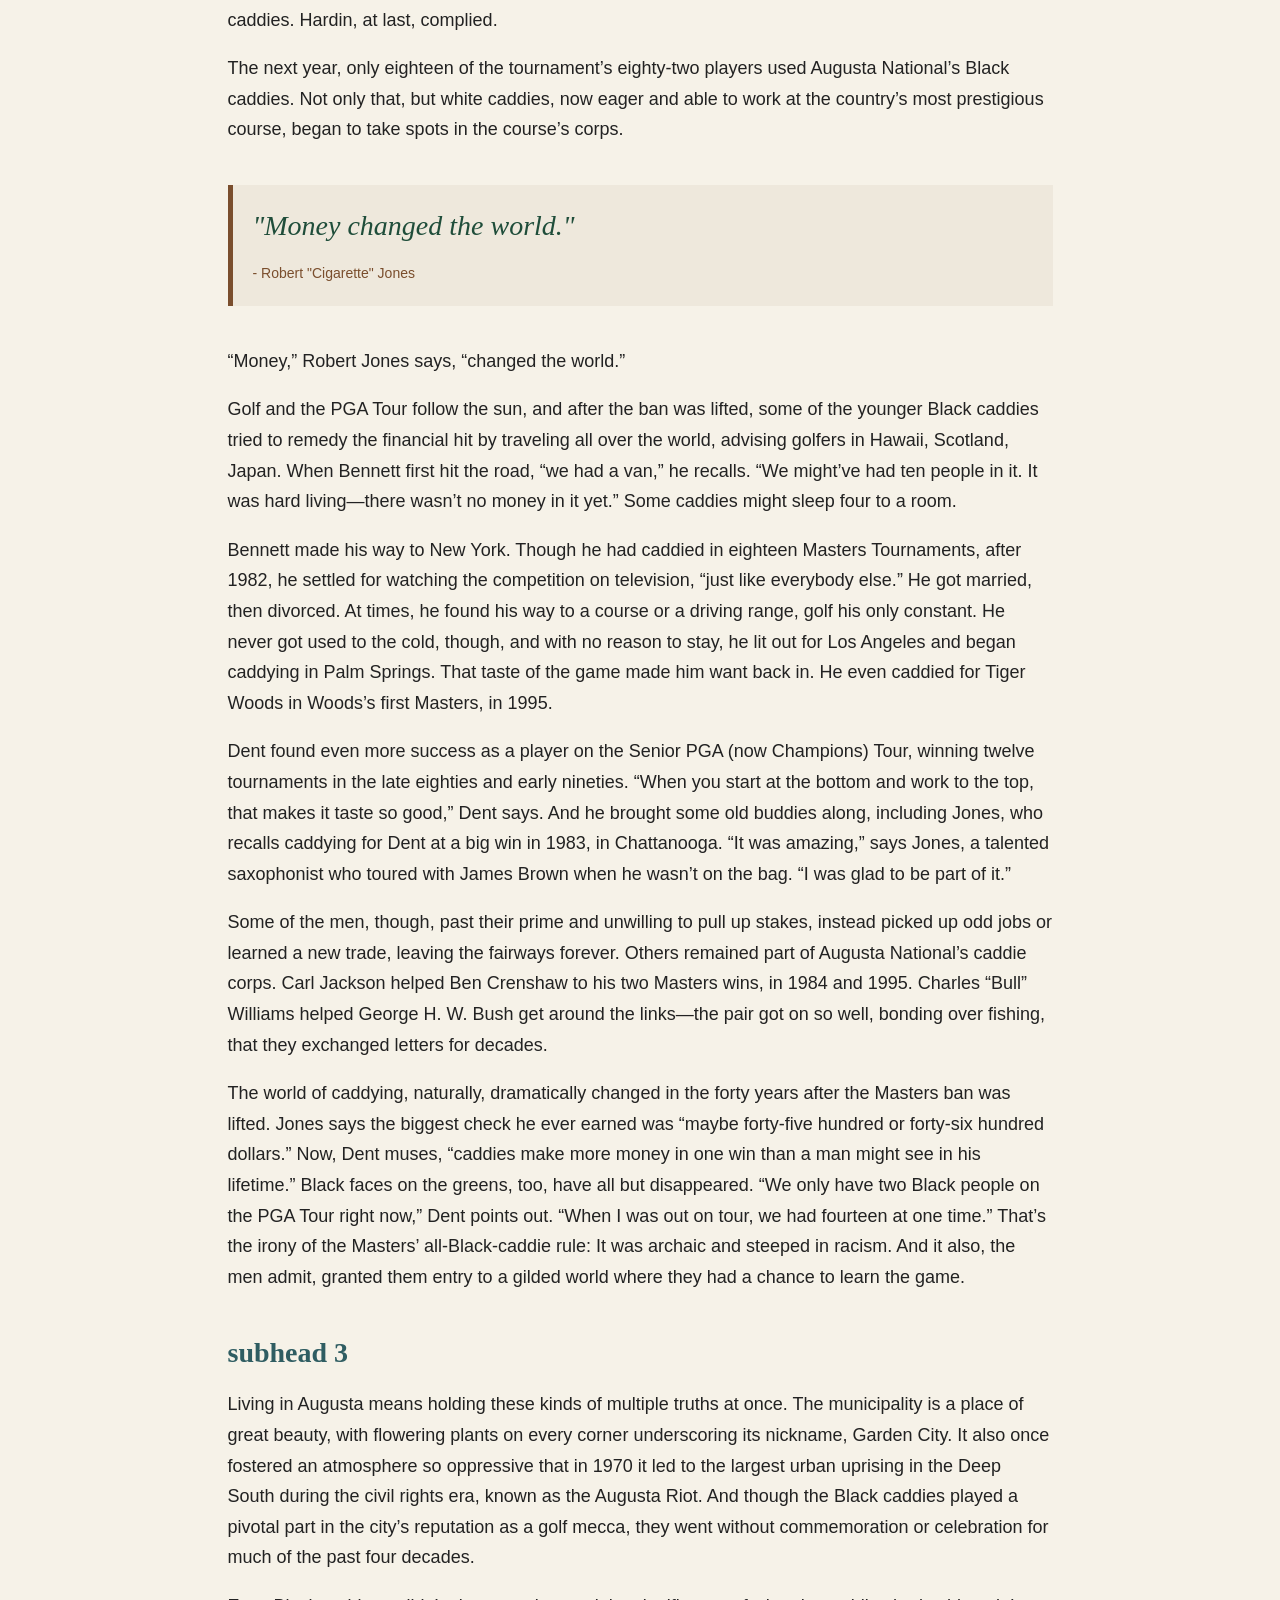
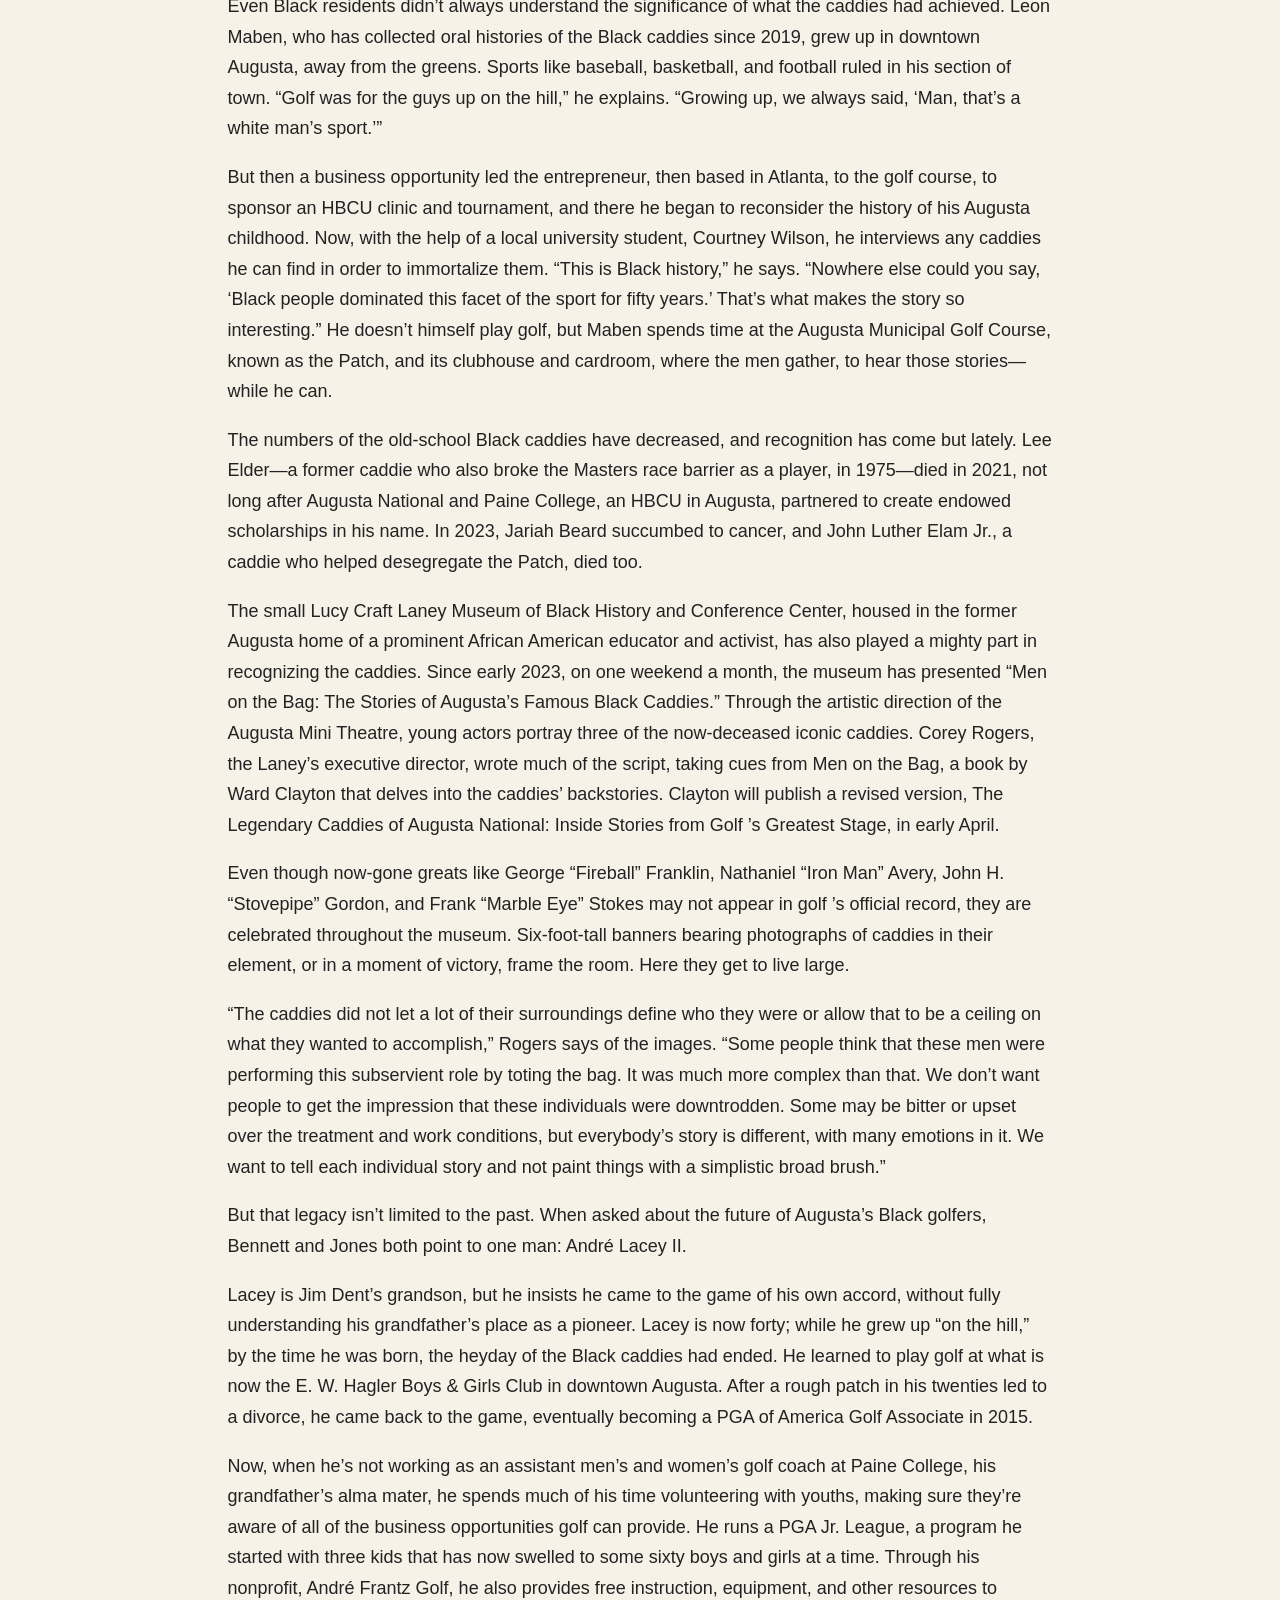
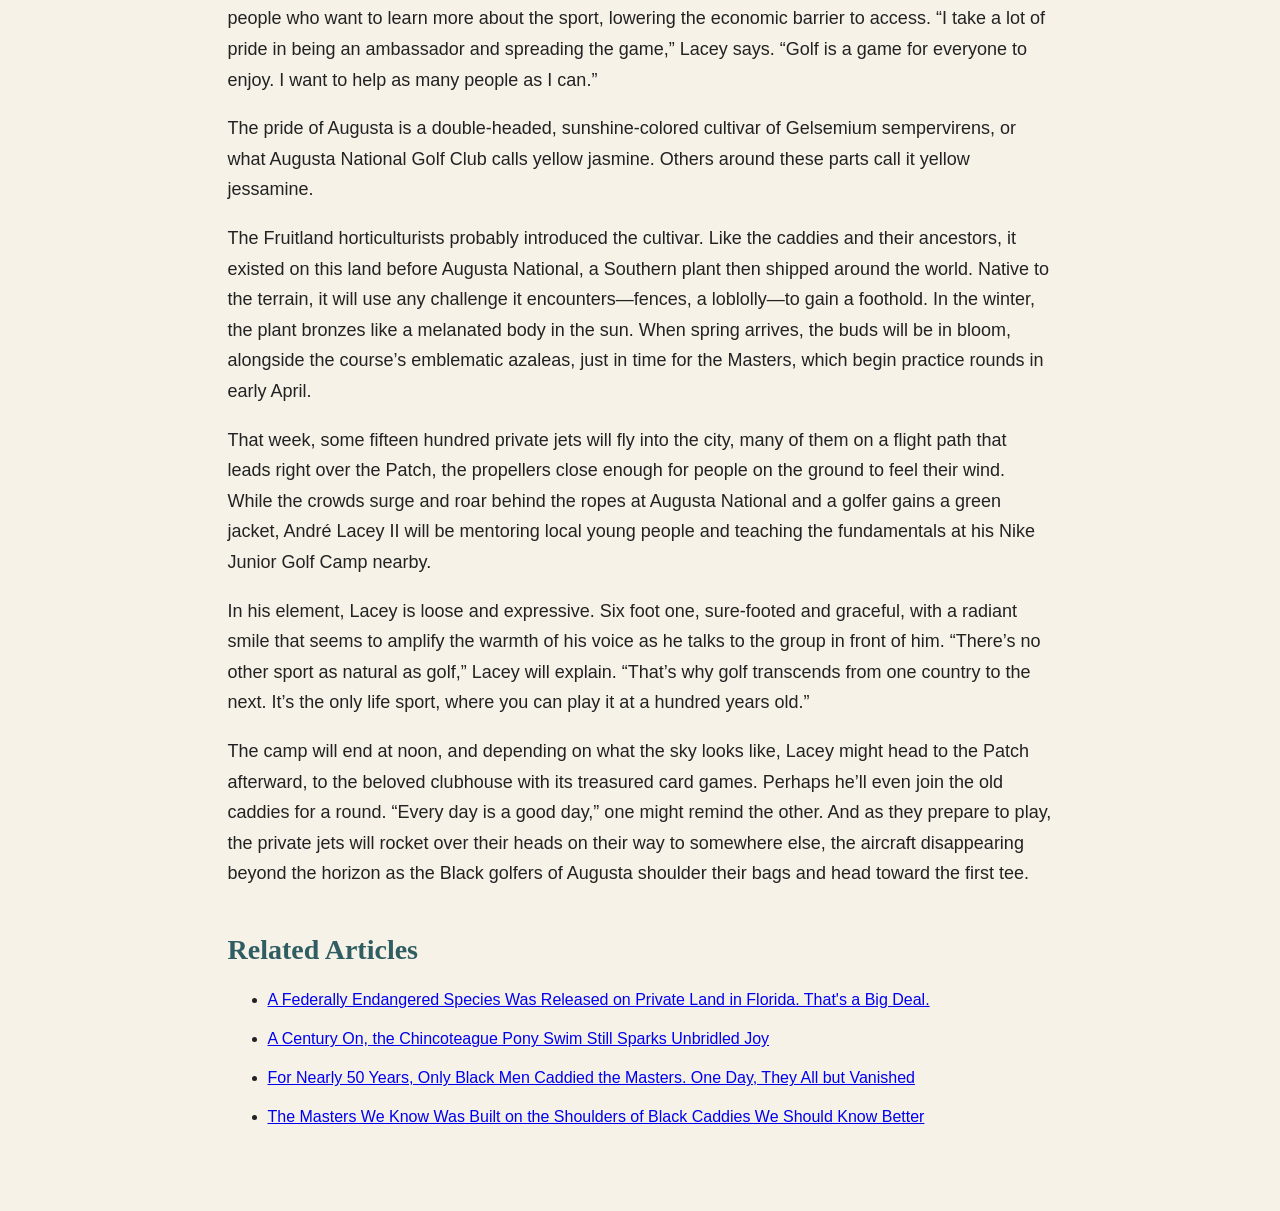
==== commit 3eb8235e: "moved masthead outside of div container" ====
--- a/midterm/index.html
+++ b/midterm/index.html
@@ -10,9 +10,10 @@
 
 <body>
 
+<img id="masthead" src="midterm-masthead.png" alt="The Daily Duck masthead">
+
 <div id="container">
 
-<img id="masthead" src="midterm-masthead.png" alt="The Daily Duck masthead">
 
 <h1>Masters of the Green: The Black Caddies of Augusta National</h1>
 
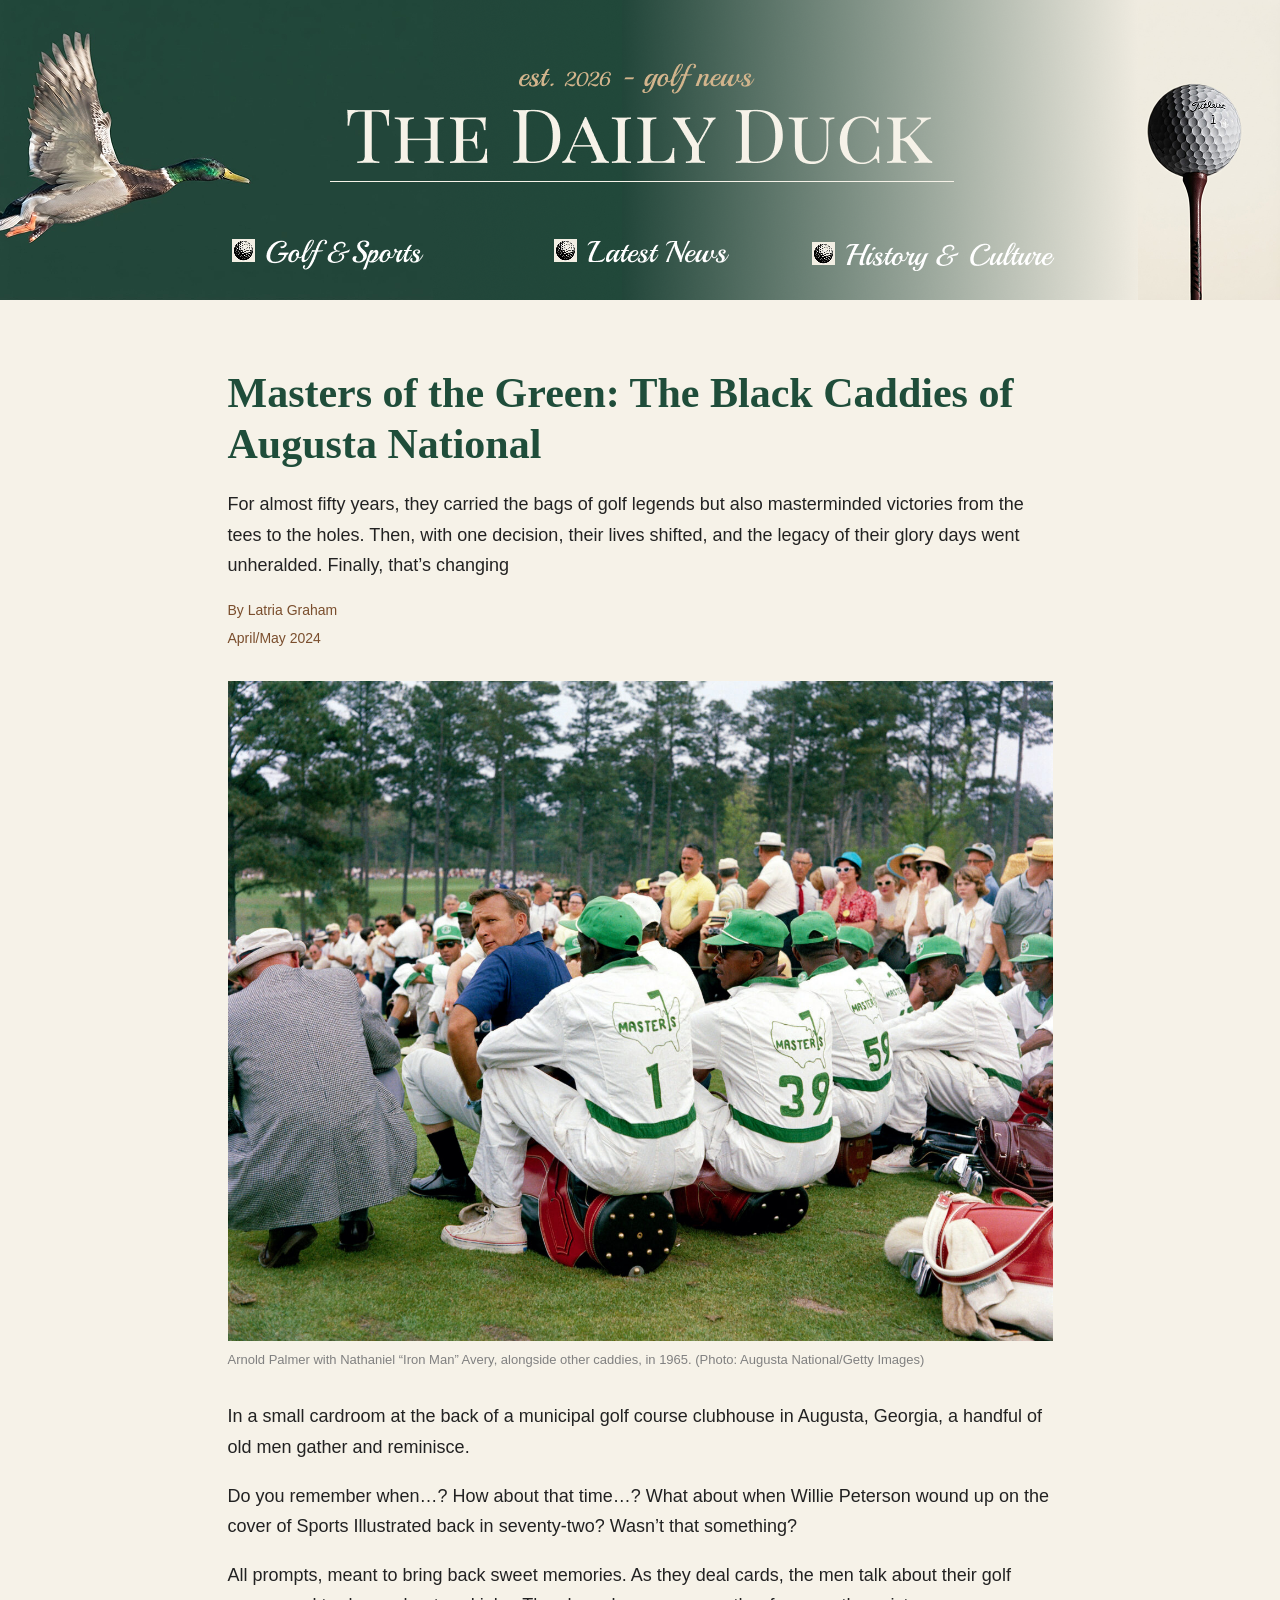
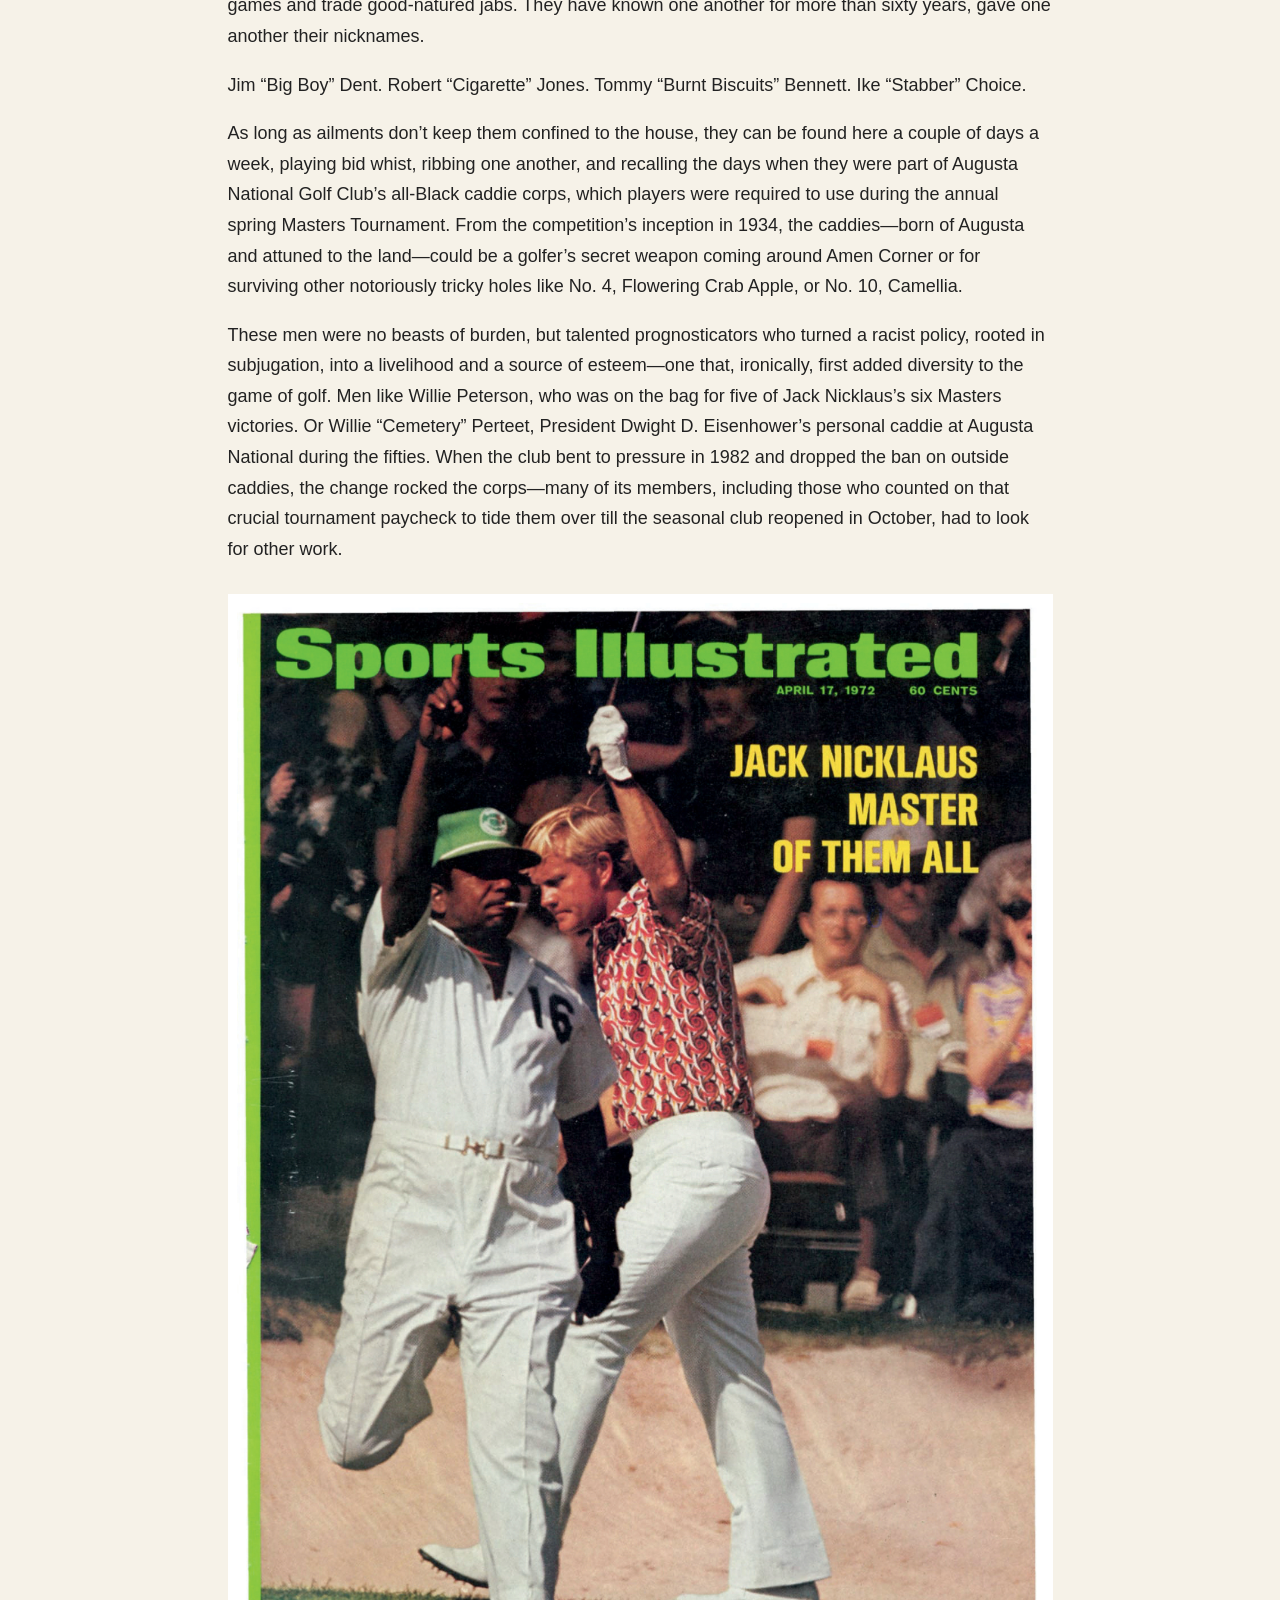
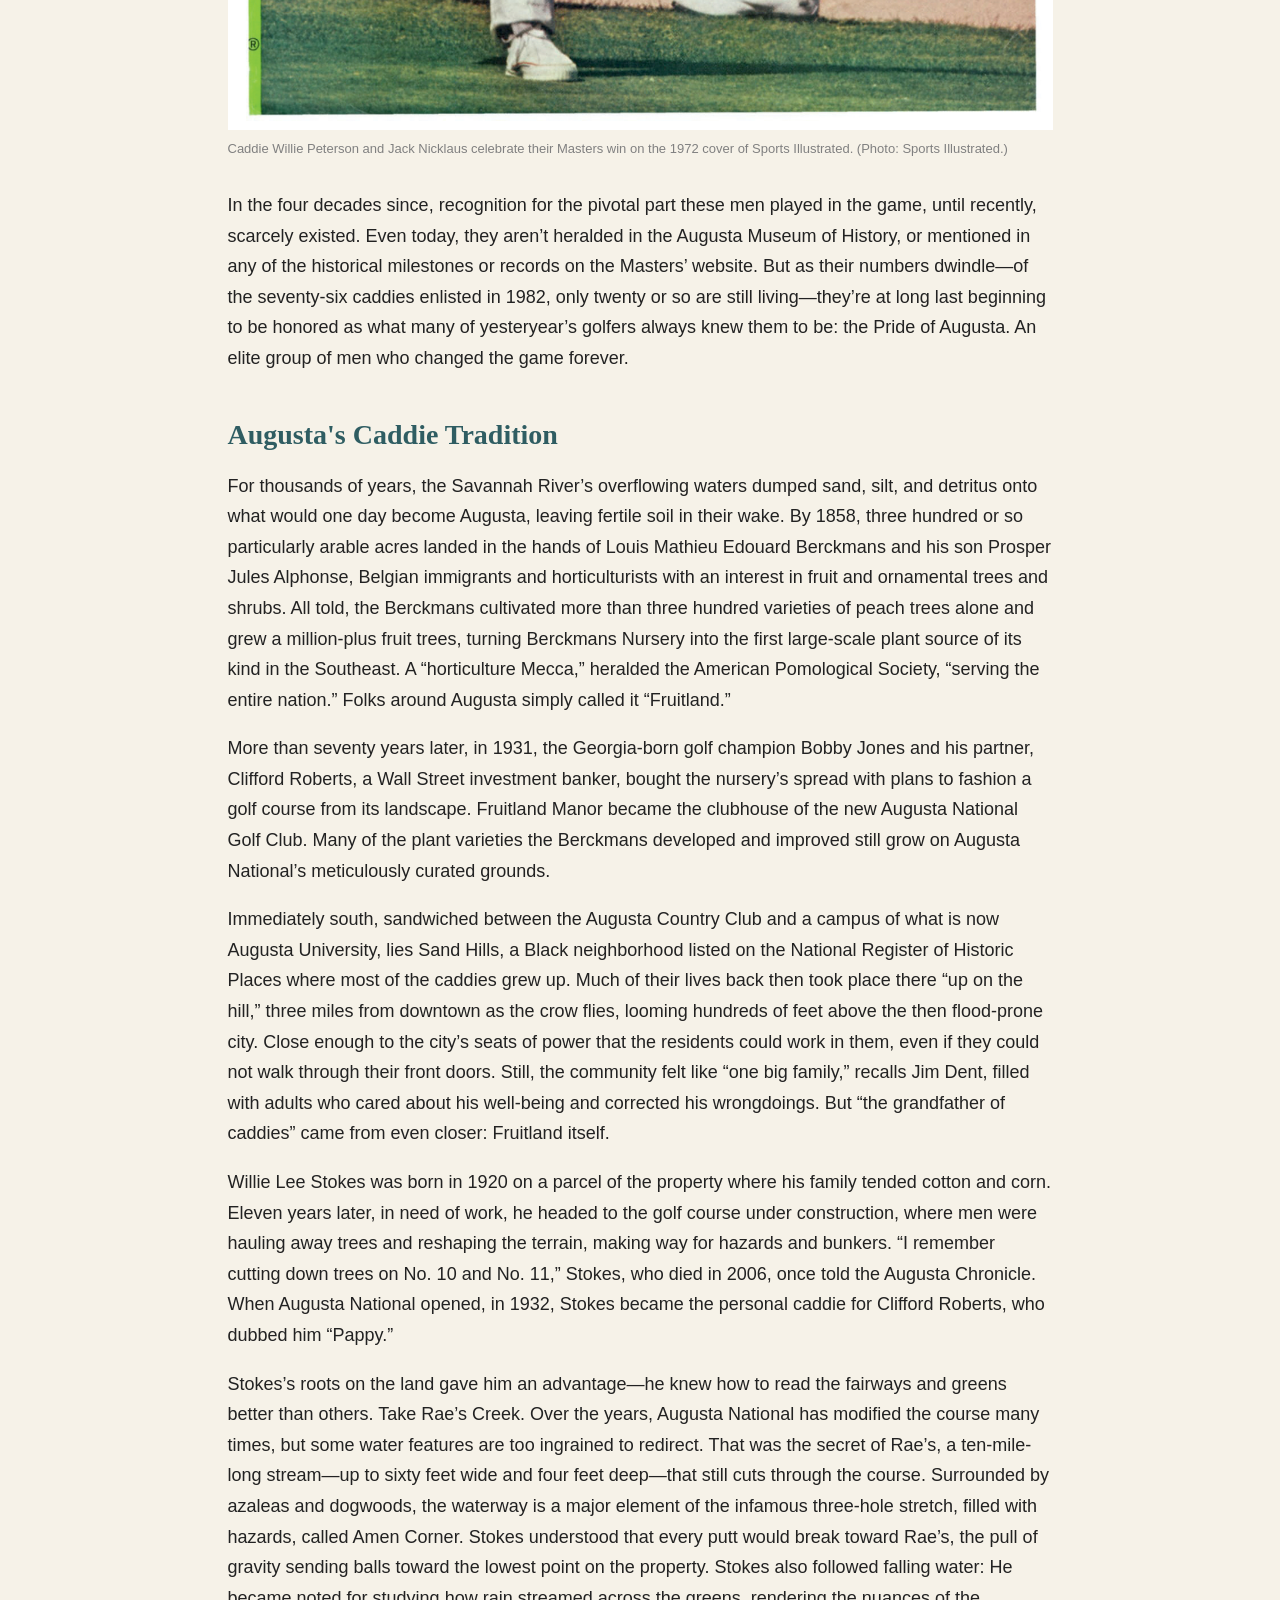
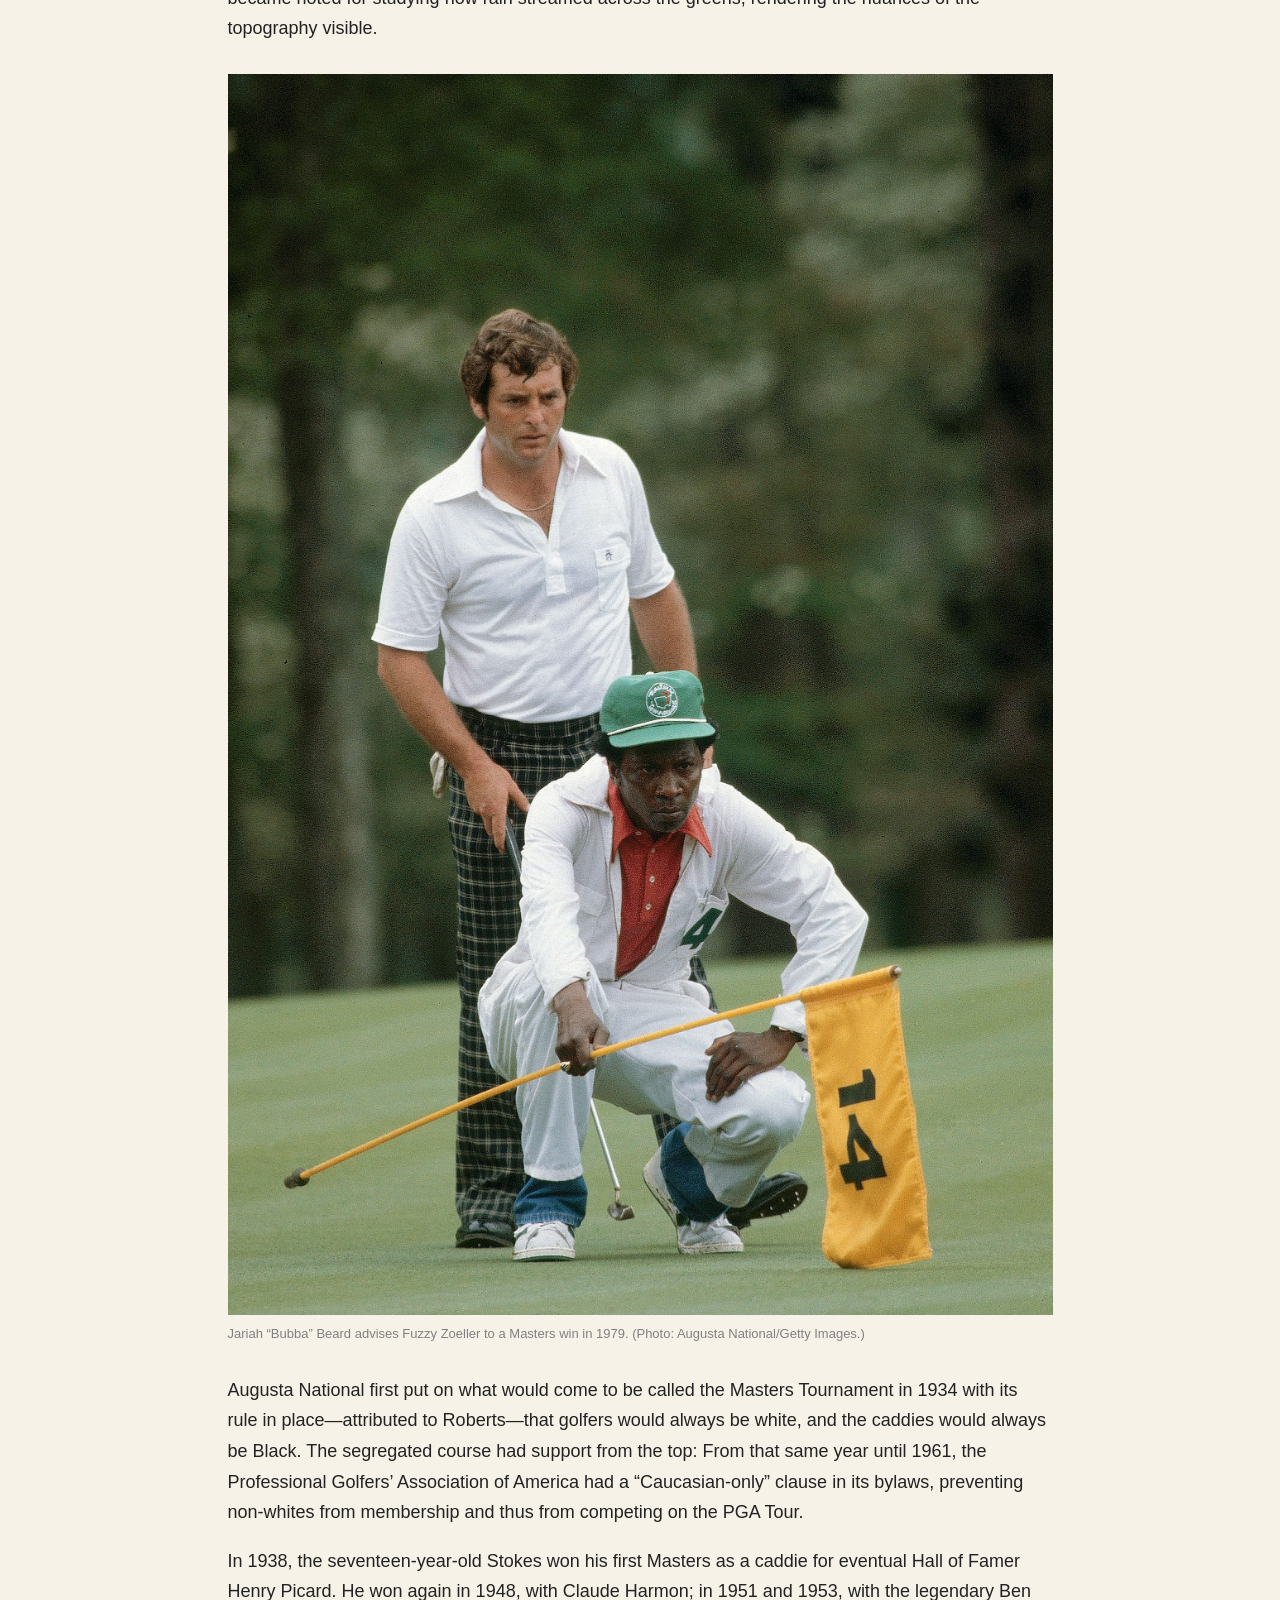
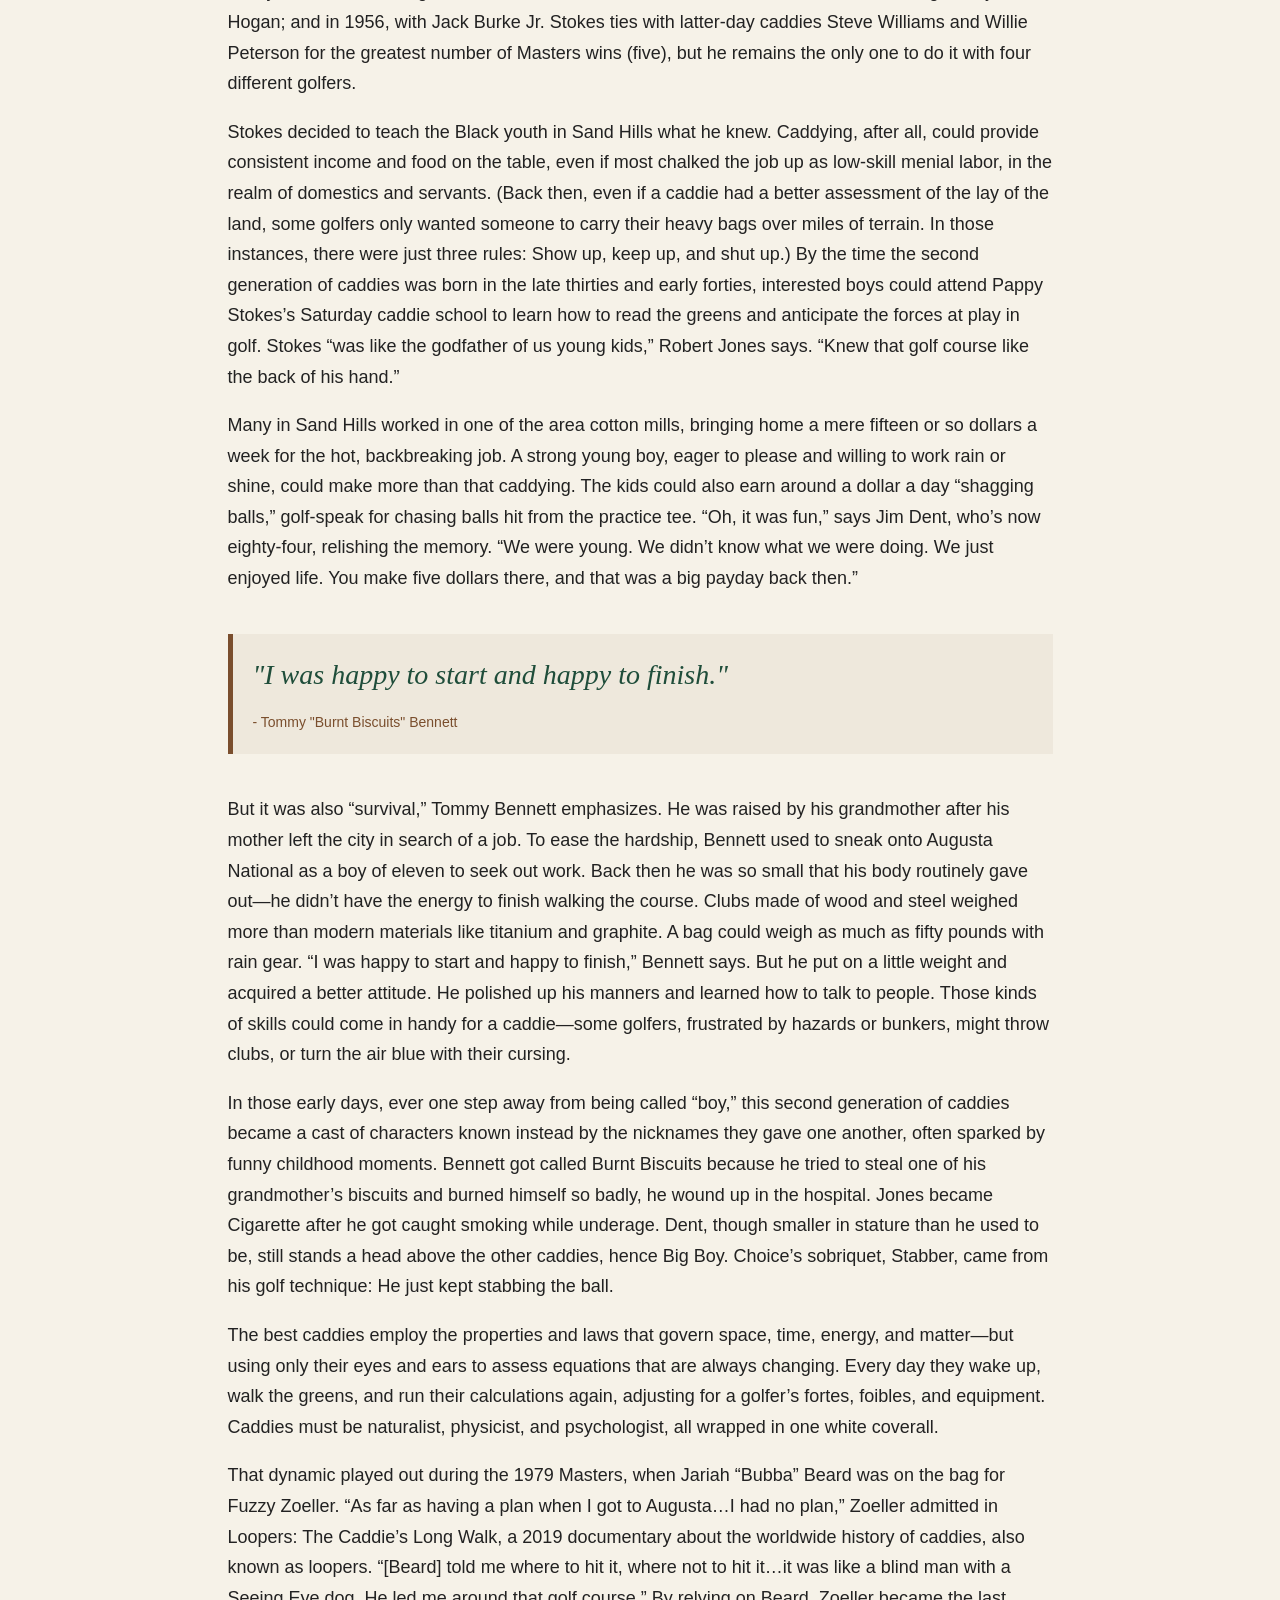
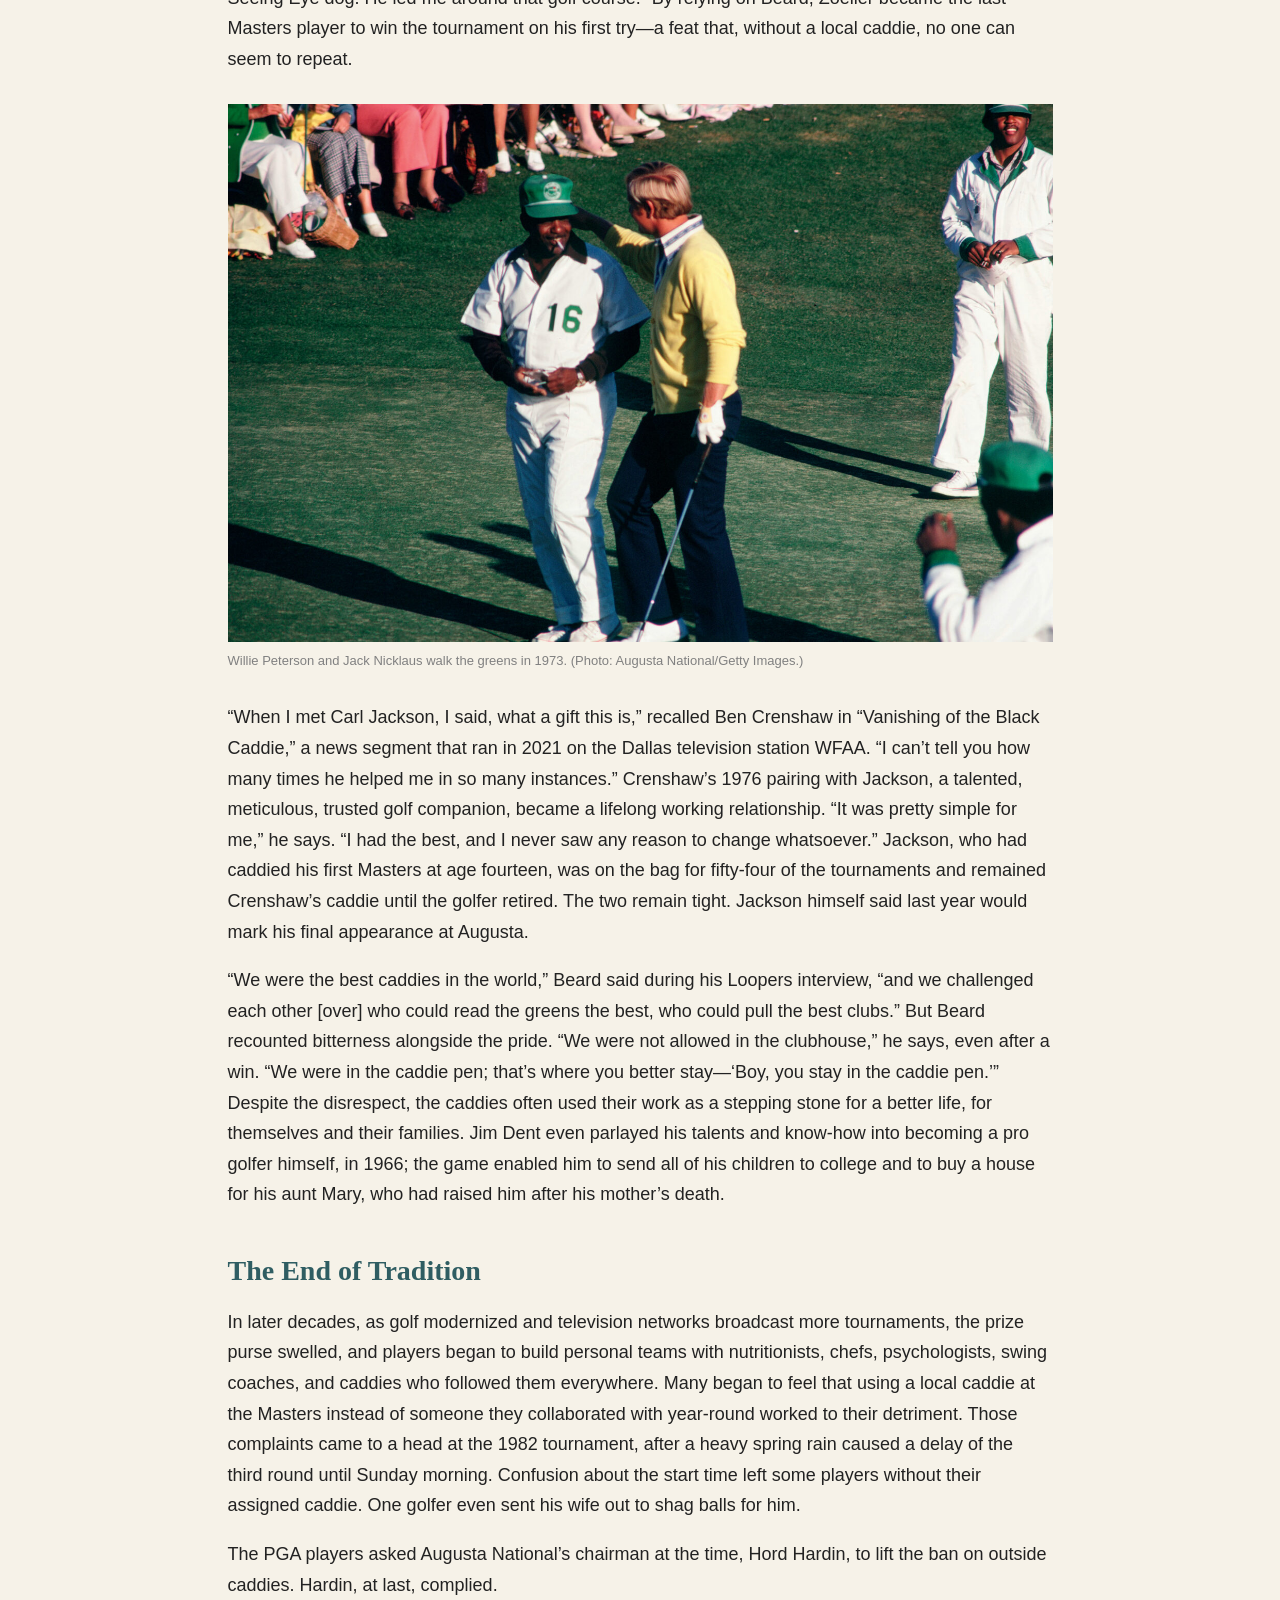
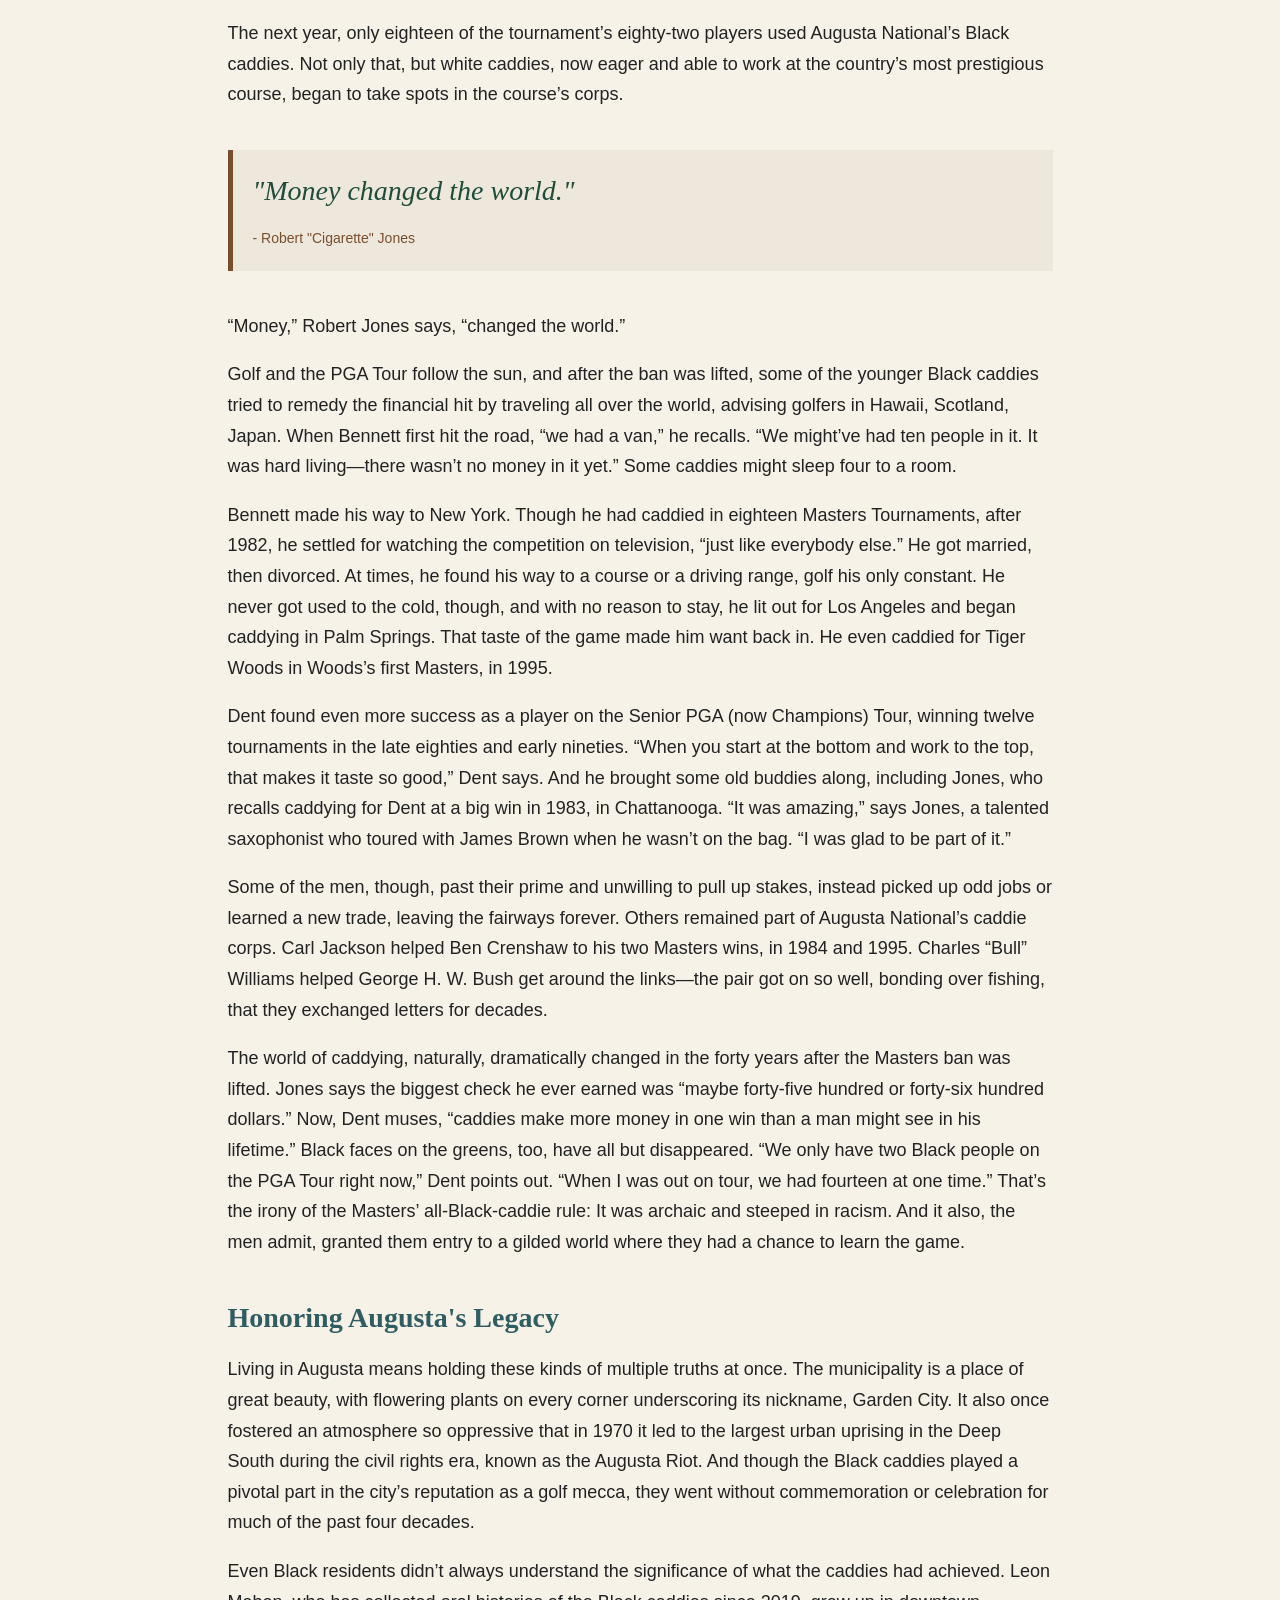
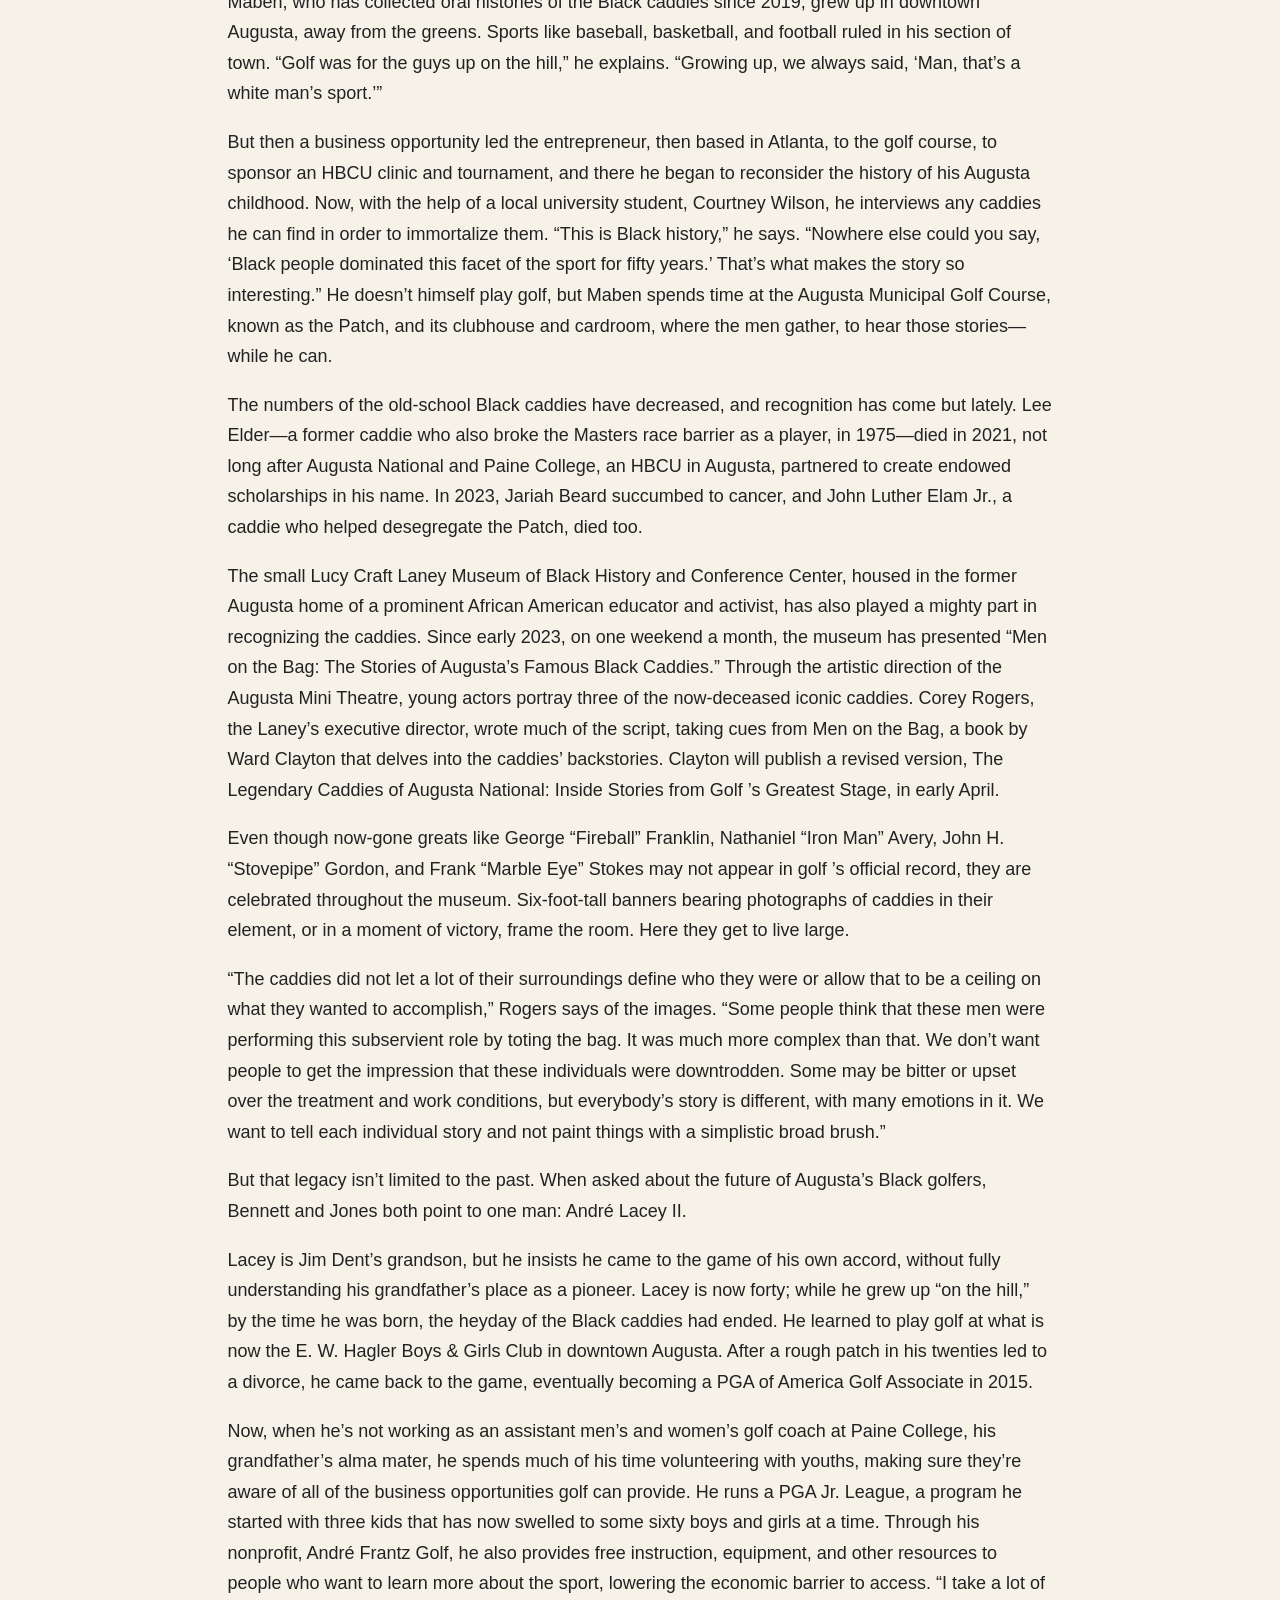
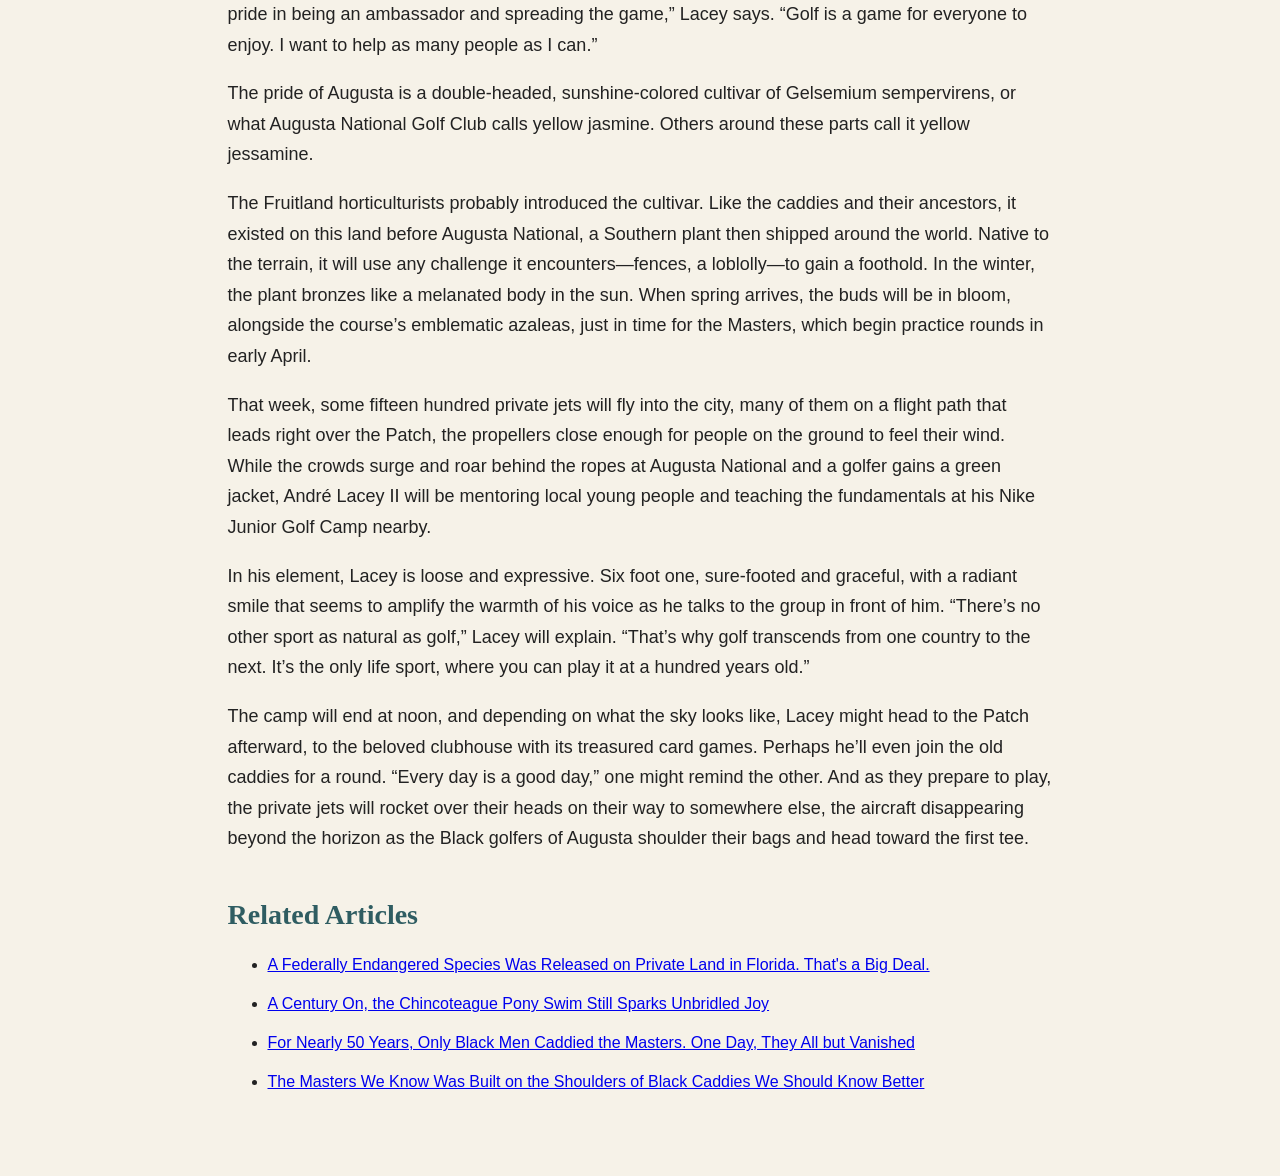
==== commit 9da1332c: "replaced subhead placeholders and captions" ====
--- a/midterm/index.html
+++ b/midterm/index.html
@@ -4,7 +4,7 @@
 <head>
     <meta charset="UTF-8">
     <meta name="viewport" content="width=device-width, initial-scale=1.0">
-    <title>My Webpage</title>
+    <title>Rhine Midterm</title>
     <link rel="stylesheet" href="style.css">
 </head>
 
@@ -26,7 +26,7 @@
 
 
 <img src="image3.jpg" alt="Black caddies at Augusta National">
-<p class="caption">caption 1</p>
+<p class="caption">Arnold Palmer with Nathaniel “Iron Man” Avery, alongside other caddies, in 1965. (Photo: Augusta National/Getty Images)</p>
 
 
 <p>In a small cardroom at the back of a municipal golf course clubhouse in Augusta, Georgia, a handful of old men gather and reminisce.</p>
@@ -48,13 +48,13 @@
 
 
 <img src="image4.jpg" alt="Jack Nicklaus and Willie Peterson on the 1972 Sports Illustrated cover">
-<p class="caption">caption 2</p>
+<p class="caption">Caddie Willie Peterson and Jack Nicklaus celebrate their Masters win on the 1972 cover of Sports Illustrated. (Photo: Sports Illustrated.)</p>
 
 
 <p>In the four decades since, recognition for the pivotal part these men played in the game, until recently, scarcely existed. Even today, they aren’t heralded in the Augusta Museum of History, or mentioned in any of the historical milestones or records on the Masters’ website. But as their numbers dwindle—of the seventy-six caddies enlisted in 1982, only twenty or so are still living—they’re at long last beginning to be honored as what many of yesteryear’s golfers always knew them to be: the Pride of Augusta. An elite group of men who changed the game forever.</p>
 
 
-<h2>subhead 1</h2>
+<h2>Augusta's Caddie Tradition</h2>
 
 
 <p>For thousands of years, the Savannah River’s overflowing waters dumped sand, silt, and detritus onto what would one day become Augusta, leaving fertile soil in their wake. By 1858, three hundred or so particularly arable acres landed in the hands of Louis Mathieu Edouard Berckmans and his son Prosper Jules Alphonse, Belgian immigrants and horticulturists with an interest in fruit and ornamental trees and shrubs. All told, the Berckmans cultivated more than three hundred varieties of peach trees alone and grew a million-plus fruit trees, turning Berckmans Nursery into the first large-scale plant source of its kind in the Southeast. A “horticulture Mecca,” heralded the American Pomological Society, “serving the entire nation.” Folks around Augusta simply called it “Fruitland.”</p>
@@ -73,7 +73,7 @@
 
 
 <img src="image10.jpg" alt="A caddie analyzes the course">
-<p class="caption">caption 3</p>
+<p class="caption">Jariah “Bubba” Beard advises Fuzzy Zoeller to a Masters win in 1979. (Photo: Augusta National/Getty Images.)</p>
 
 
 <p>Augusta National first put on what would come to be called the Masters Tournament in 1934 with its rule in place—attributed to Roberts—that golfers would always be white, and the caddies would always be Black. The segregated course had support from the top: From that same year until 1961, the Professional Golfers’ Association of America had a “Caucasian-only” clause in its bylaws, preventing non-whites from membership and thus from competing on the PGA Tour.</p>
@@ -90,7 +90,7 @@
 
 <blockquote>
     "I was happy to start and happy to finish."
-    <p class="quote-credit">- Tommy "Burnt Biscuits" Bennet</p>
+    <p class="quote-credit">- Tommy "Burnt Biscuits" Bennett</p>
 </blockquote>
 
 
@@ -107,7 +107,7 @@
 
 
 <img src="image8.jpg" alt="A golfer speaks with a caddie">
-<p class="caption">caption 4</p>
+<p class="caption">Willie Peterson and Jack Nicklaus walk the greens in 1973. (Photo: Augusta National/Getty Images.)</p>
 
 
 <p>“When I met Carl Jackson, I said, what a gift this is,” recalled Ben Crenshaw in “Vanishing of the Black Caddie,” a news segment that ran in 2021 on the Dallas television station WFAA. “I can’t tell you how many times he helped me in so many instances.” Crenshaw’s 1976 pairing with Jackson, a talented, meticulous, trusted golf companion, became a lifelong working relationship. “It was pretty simple for me,” he says. “I had the best, and I never saw any reason to change whatsoever.” Jackson, who had caddied his first Masters at age fourteen, was on the bag for fifty-four of the tournaments and remained Crenshaw’s caddie until the golfer retired. The two remain tight. Jackson himself said last year would mark his final appearance at Augusta.</p>
@@ -116,7 +116,7 @@
 <p>“We were the best caddies in the world,” Beard said during his Loopers interview, “and we challenged each other [over] who could read the greens the best, who could pull the best clubs.” But Beard recounted bitterness alongside the pride. “We were not allowed in the clubhouse,” he says, even after a win. “We were in the caddie pen; that’s where you better stay—‘Boy, you stay in the caddie pen.’” Despite the disrespect, the caddies often used their work as a stepping stone for a better life, for themselves and their families. Jim Dent even parlayed his talents and know-how into becoming a pro golfer himself, in 1966; the game enabled him to send all of his children to college and to buy a house for his aunt Mary, who had raised him after his mother’s death.</p>
 
 
-<h2>subhead 2</h2>
+<h2>The End of Tradition</h2>
 
 
 <p>In later decades, as golf modernized and television networks broadcast more tournaments, the prize purse swelled, and players began to build personal teams with nutritionists, chefs, psychologists, swing coaches, and caddies who followed them everywhere. Many began to feel that using a local caddie at the Masters instead of someone they collaborated with year-round worked to their detriment. Those complaints came to a head at the 1982 tournament, after a heavy spring rain caused a delay of the third round until Sunday morning. Confusion about the start time left some players without their assigned caddie. One golfer even sent his wife out to shag balls for him.</p>
@@ -152,7 +152,7 @@
 <p>The world of caddying, naturally, dramatically changed in the forty years after the Masters ban was lifted. Jones says the biggest check he ever earned was “maybe forty-five hundred or forty-six hundred dollars.” Now, Dent muses, “caddies make more money in one win than a man might see in his lifetime.” Black faces on the greens, too, have all but disappeared. “We only have two Black people on the PGA Tour right now,” Dent points out. “When I was out on tour, we had fourteen at one time.” That’s the irony of the Masters’ all-Black-caddie rule: It was archaic and steeped in racism. And it also, the men admit, granted them entry to a gilded world where they had a chance to learn the game.</p>
 
 
-<h2>subhead 3</h2>
+<h2>Honoring Augusta's Legacy</h2>
 
 
 <p>Living in Augusta means holding these kinds of multiple truths at once. The municipality is a place of great beauty, with flowering plants on every corner underscoring its nickname, Garden City. It also once fostered an atmosphere so oppressive that in 1970 it led to the largest urban uprising in the Deep South during the civil rights era, known as the Augusta Riot. And though the Black caddies played a pivotal part in the city’s reputation as a golf mecca, they went without commemoration or celebration for much of the past four decades.</p>
--- a/midterm/style.css
+++ b/midterm/style.css
@@ -97,5 +97,5 @@
     display: block;
     width: 100%;
     height: auto;
-    margin: 0 0 35px 0;
+    margin: 0;
 }
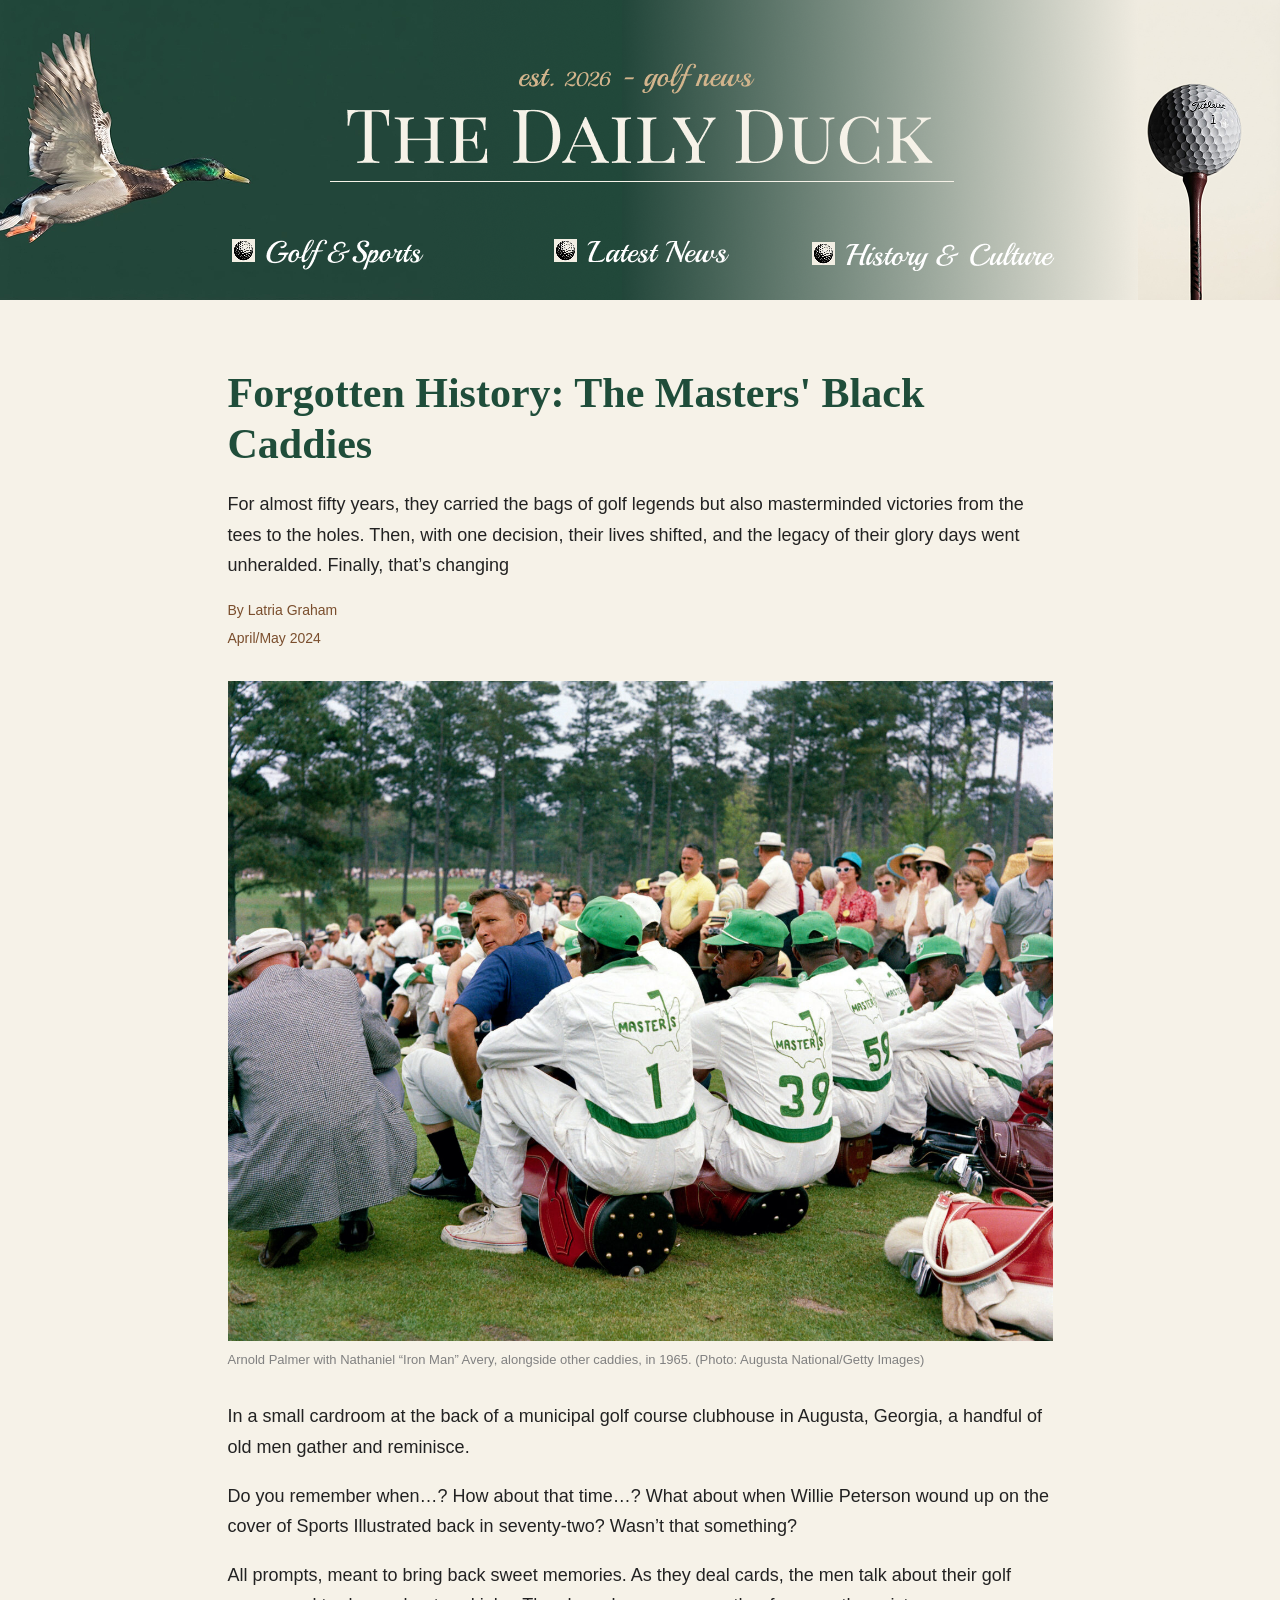
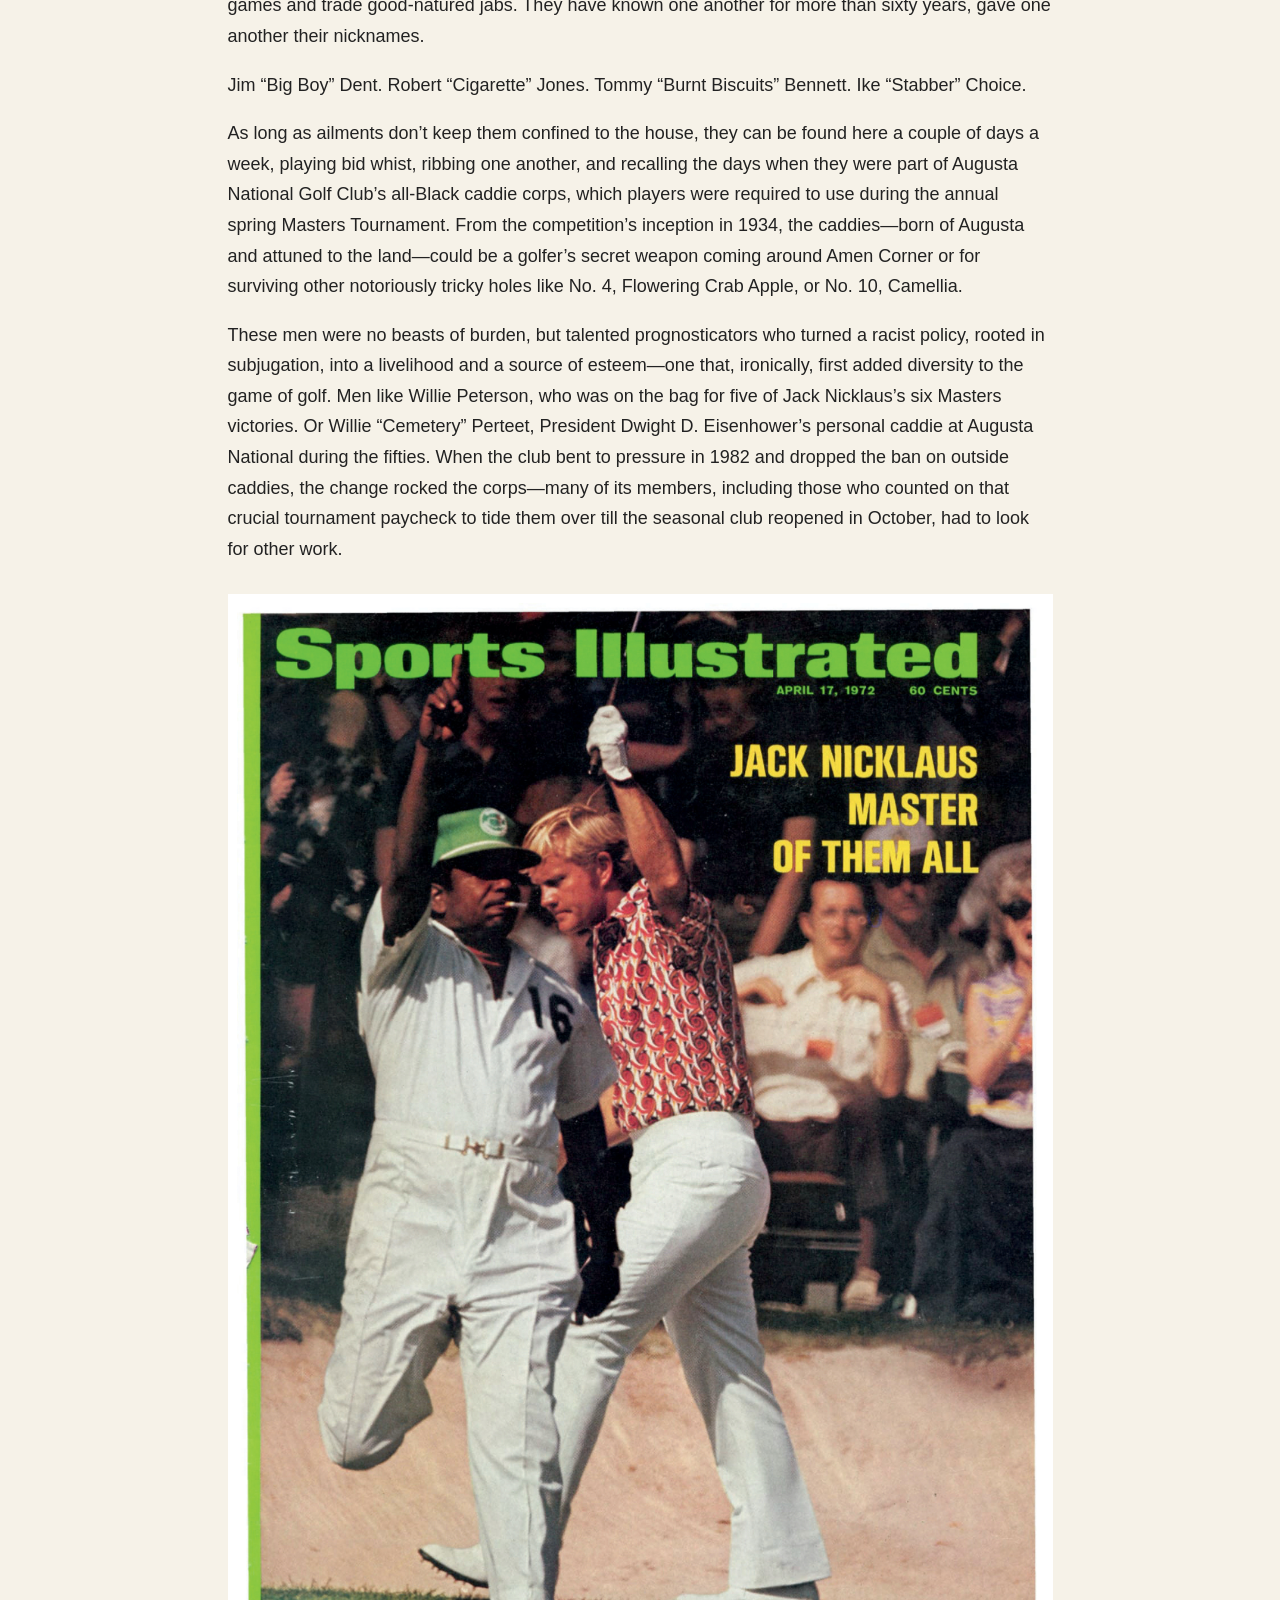
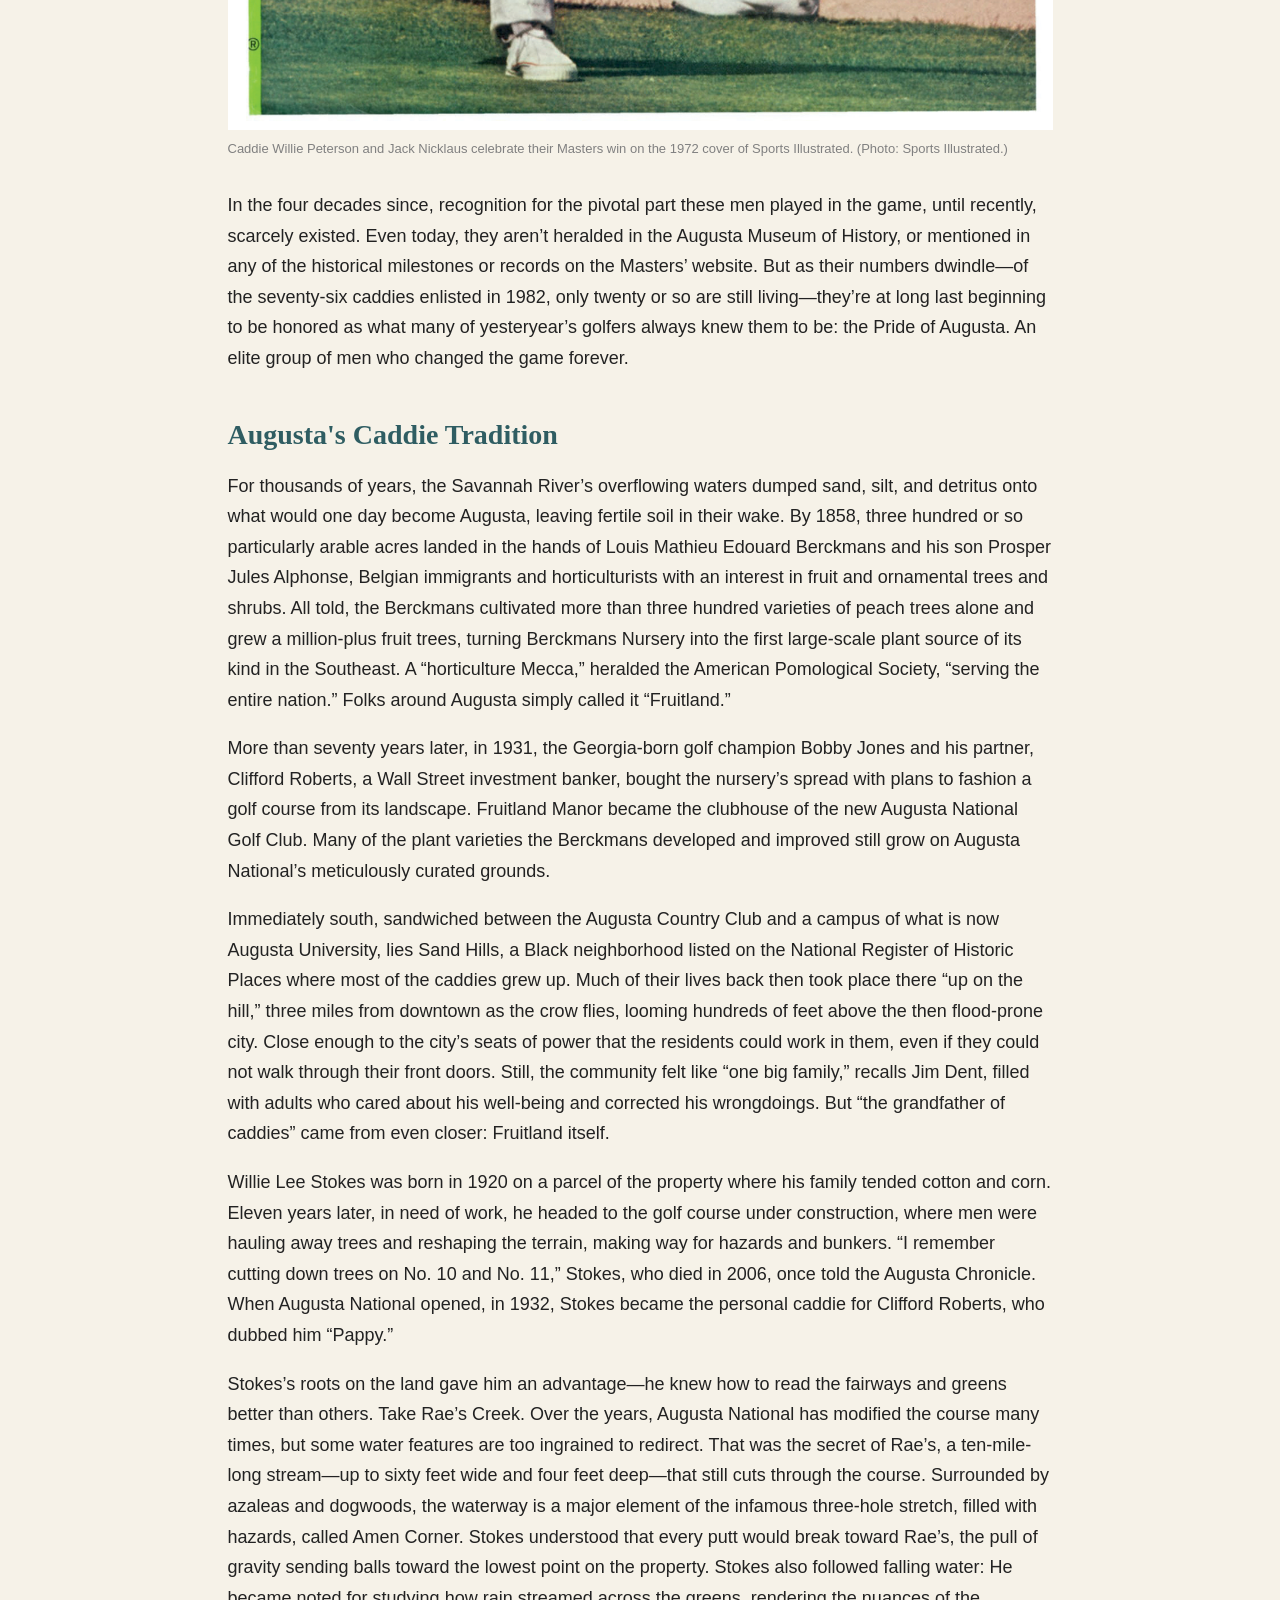
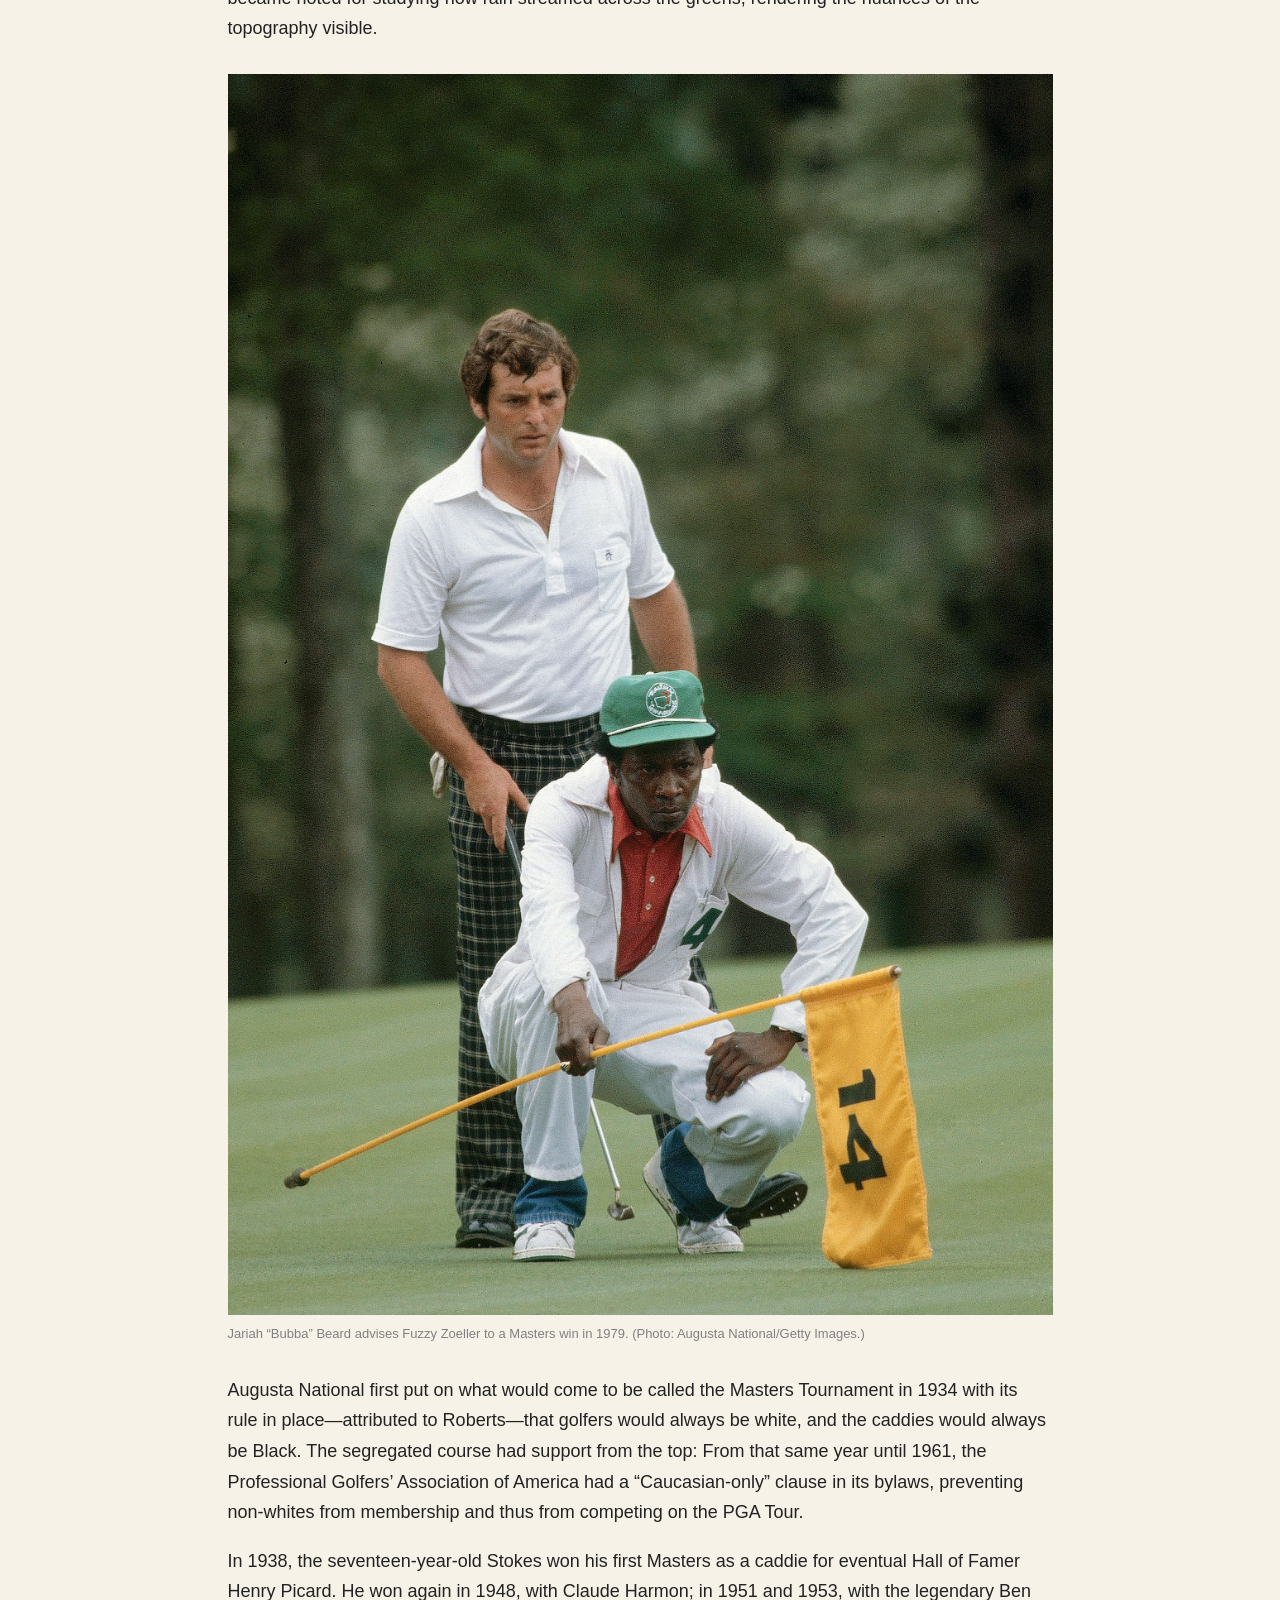
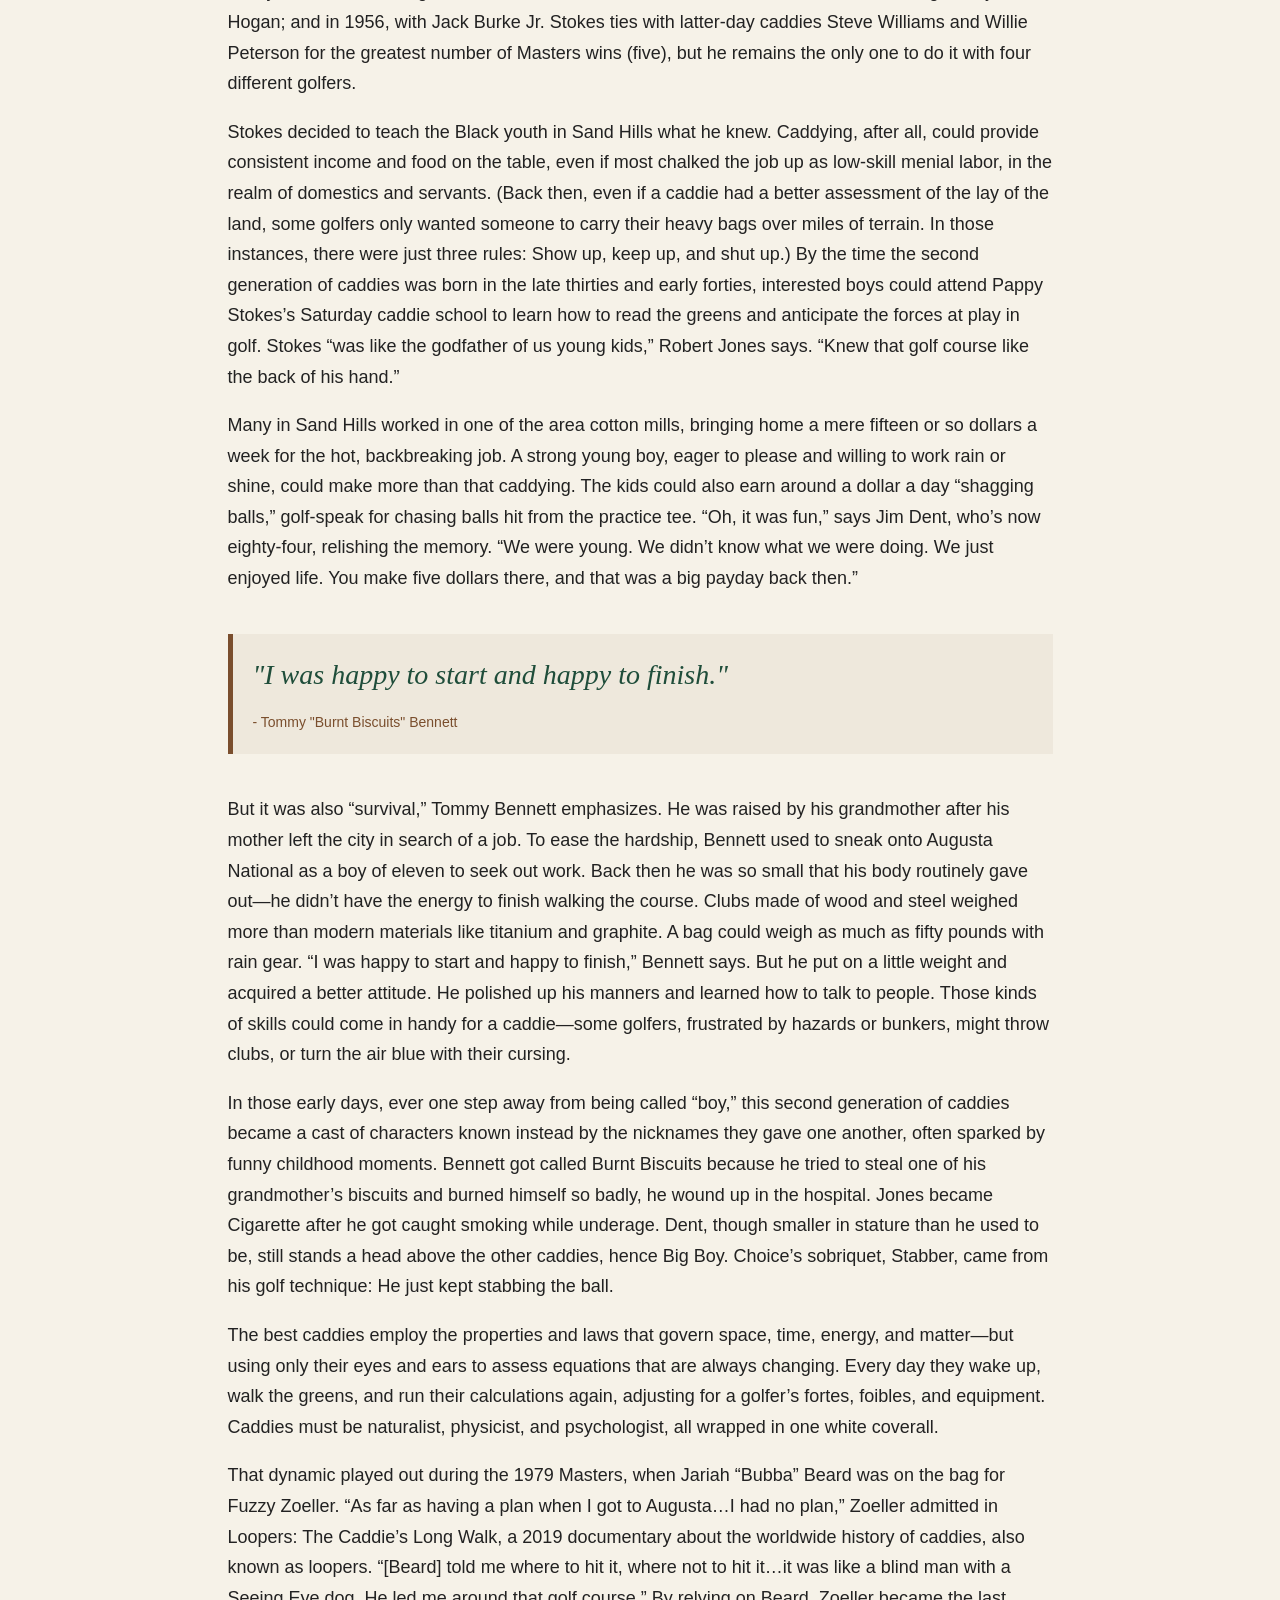
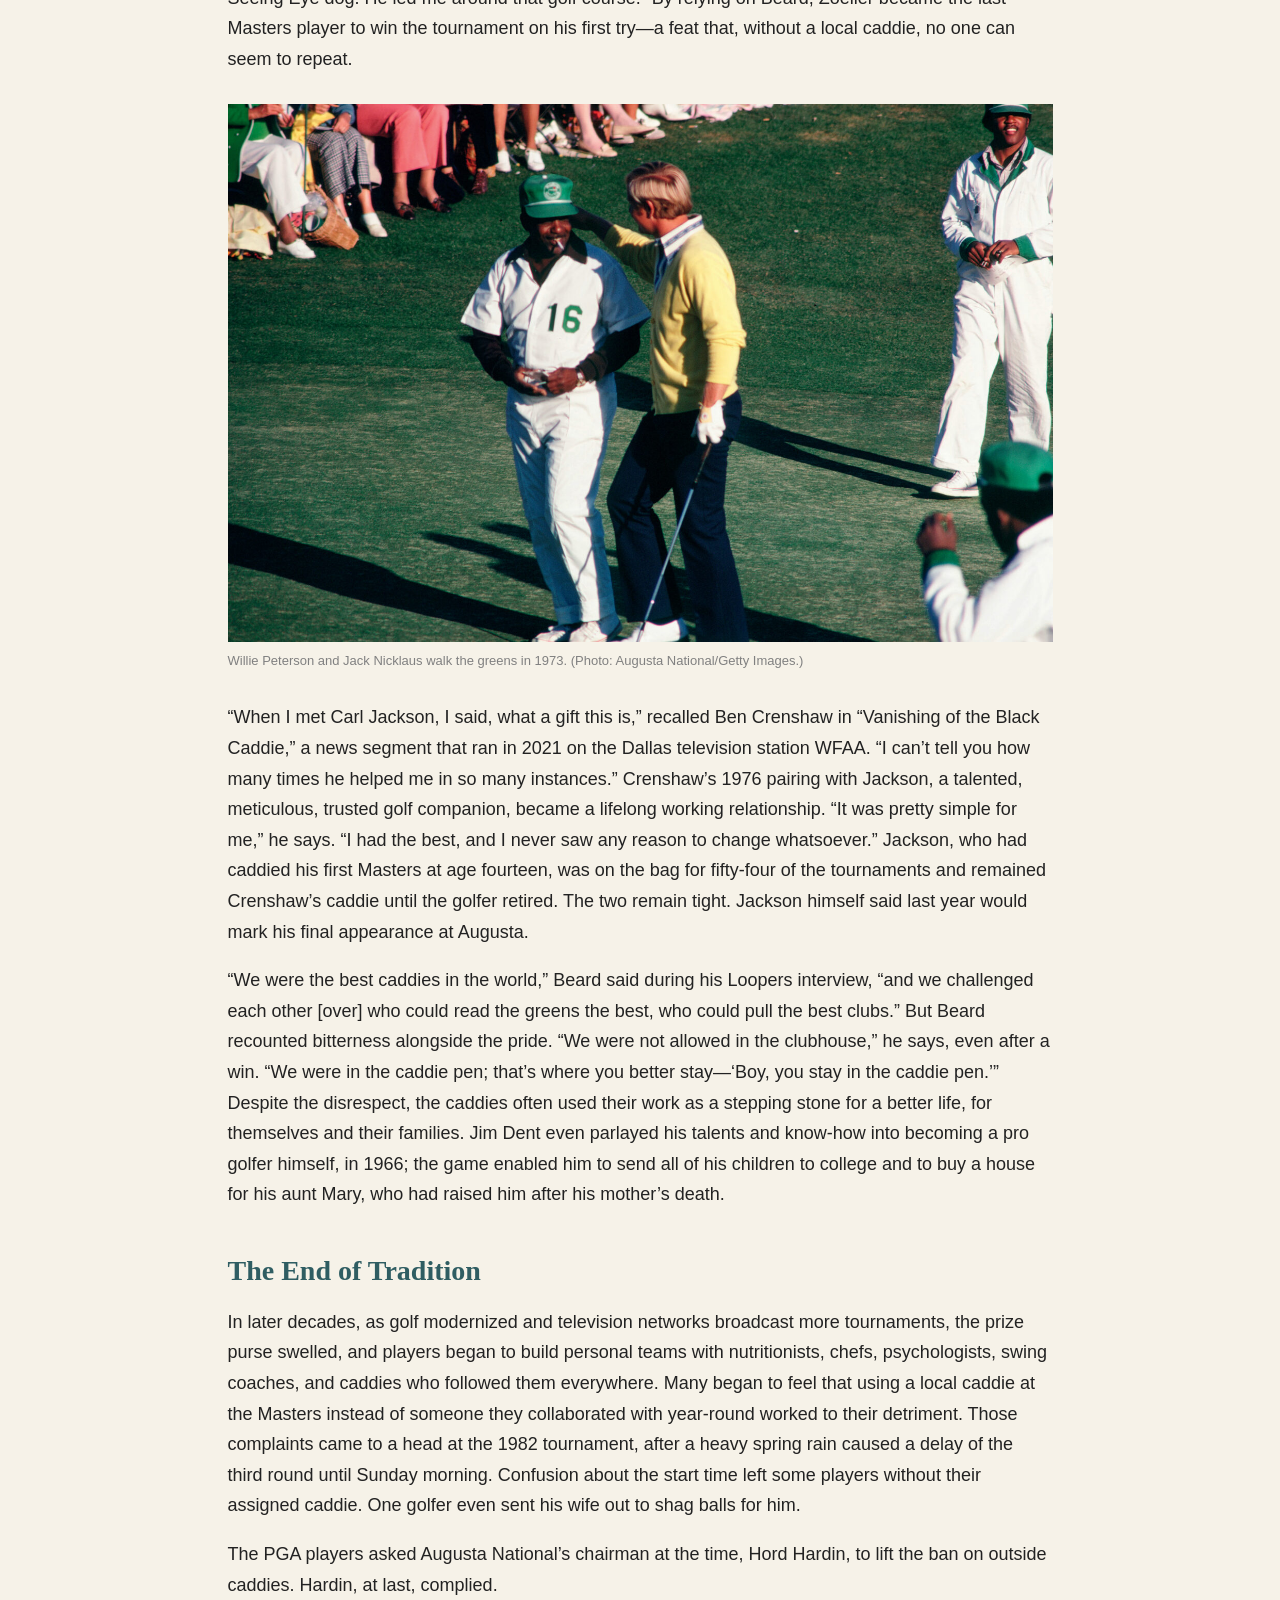
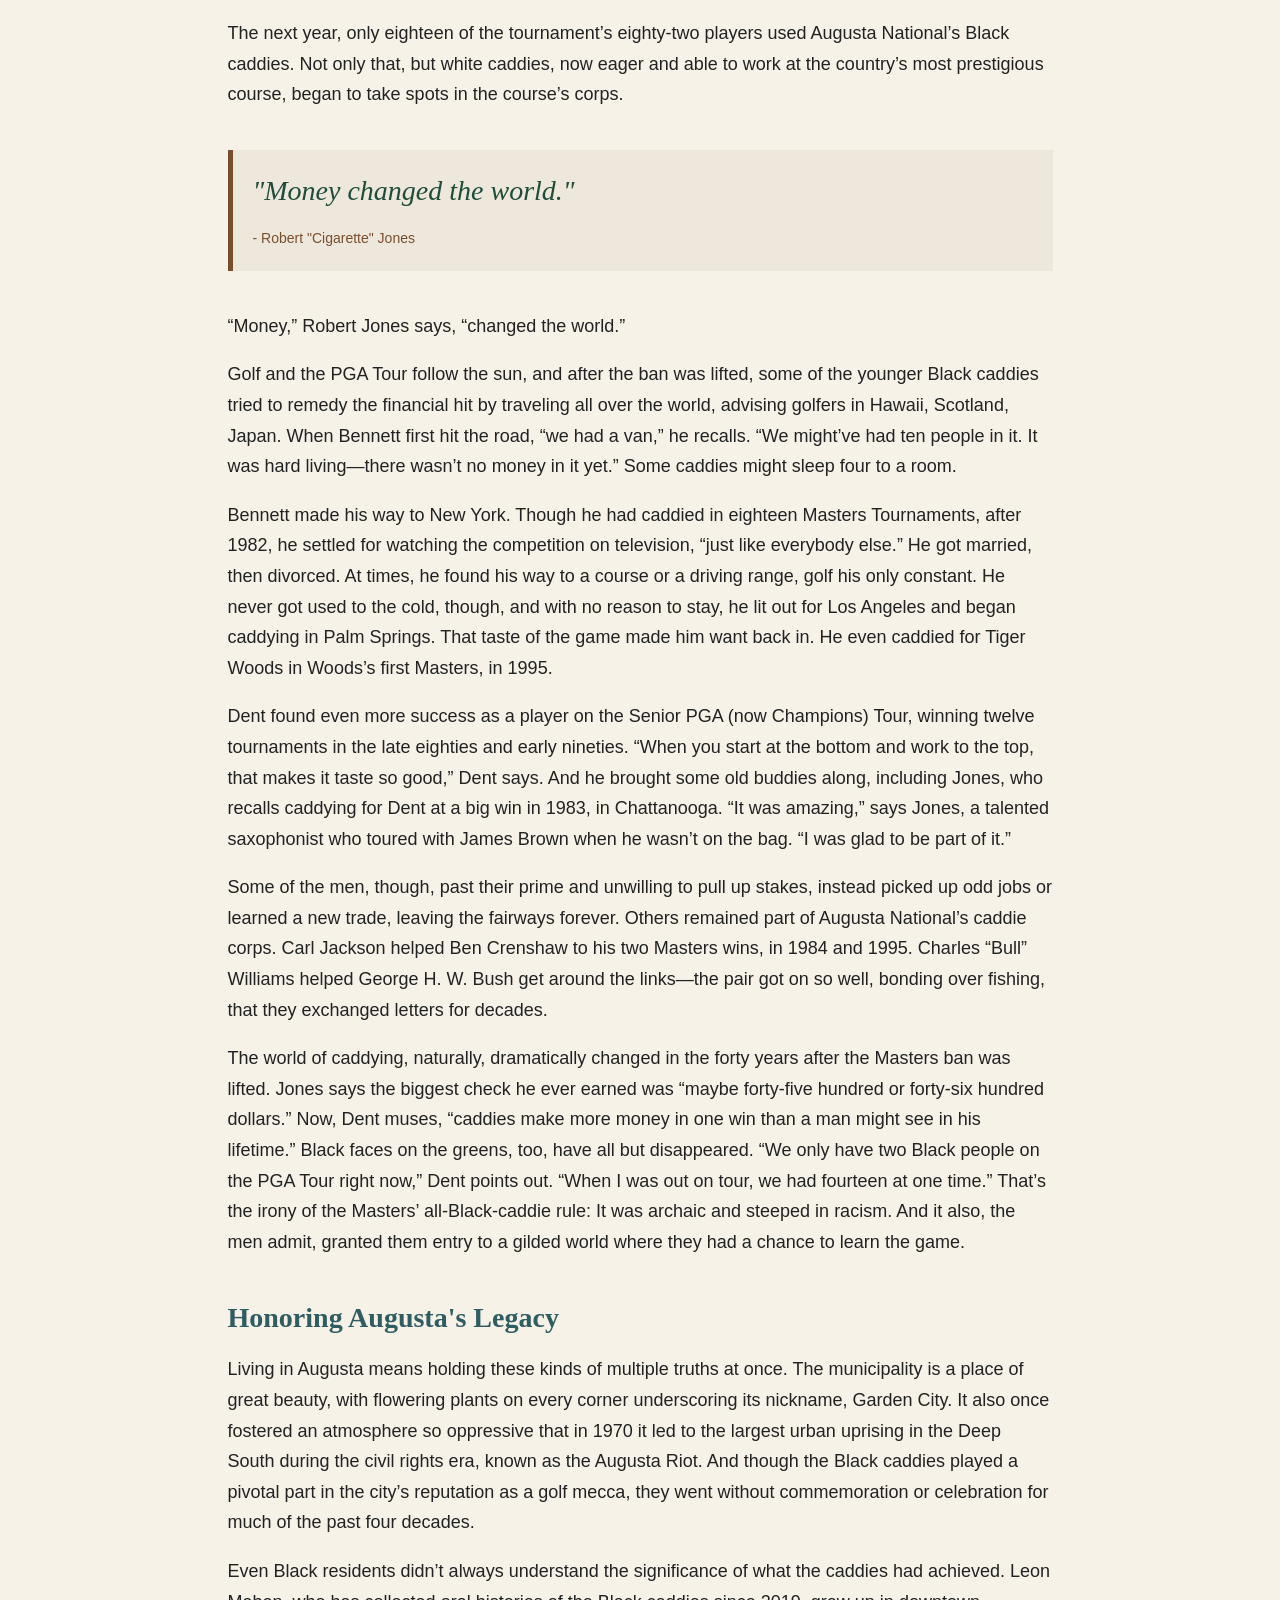
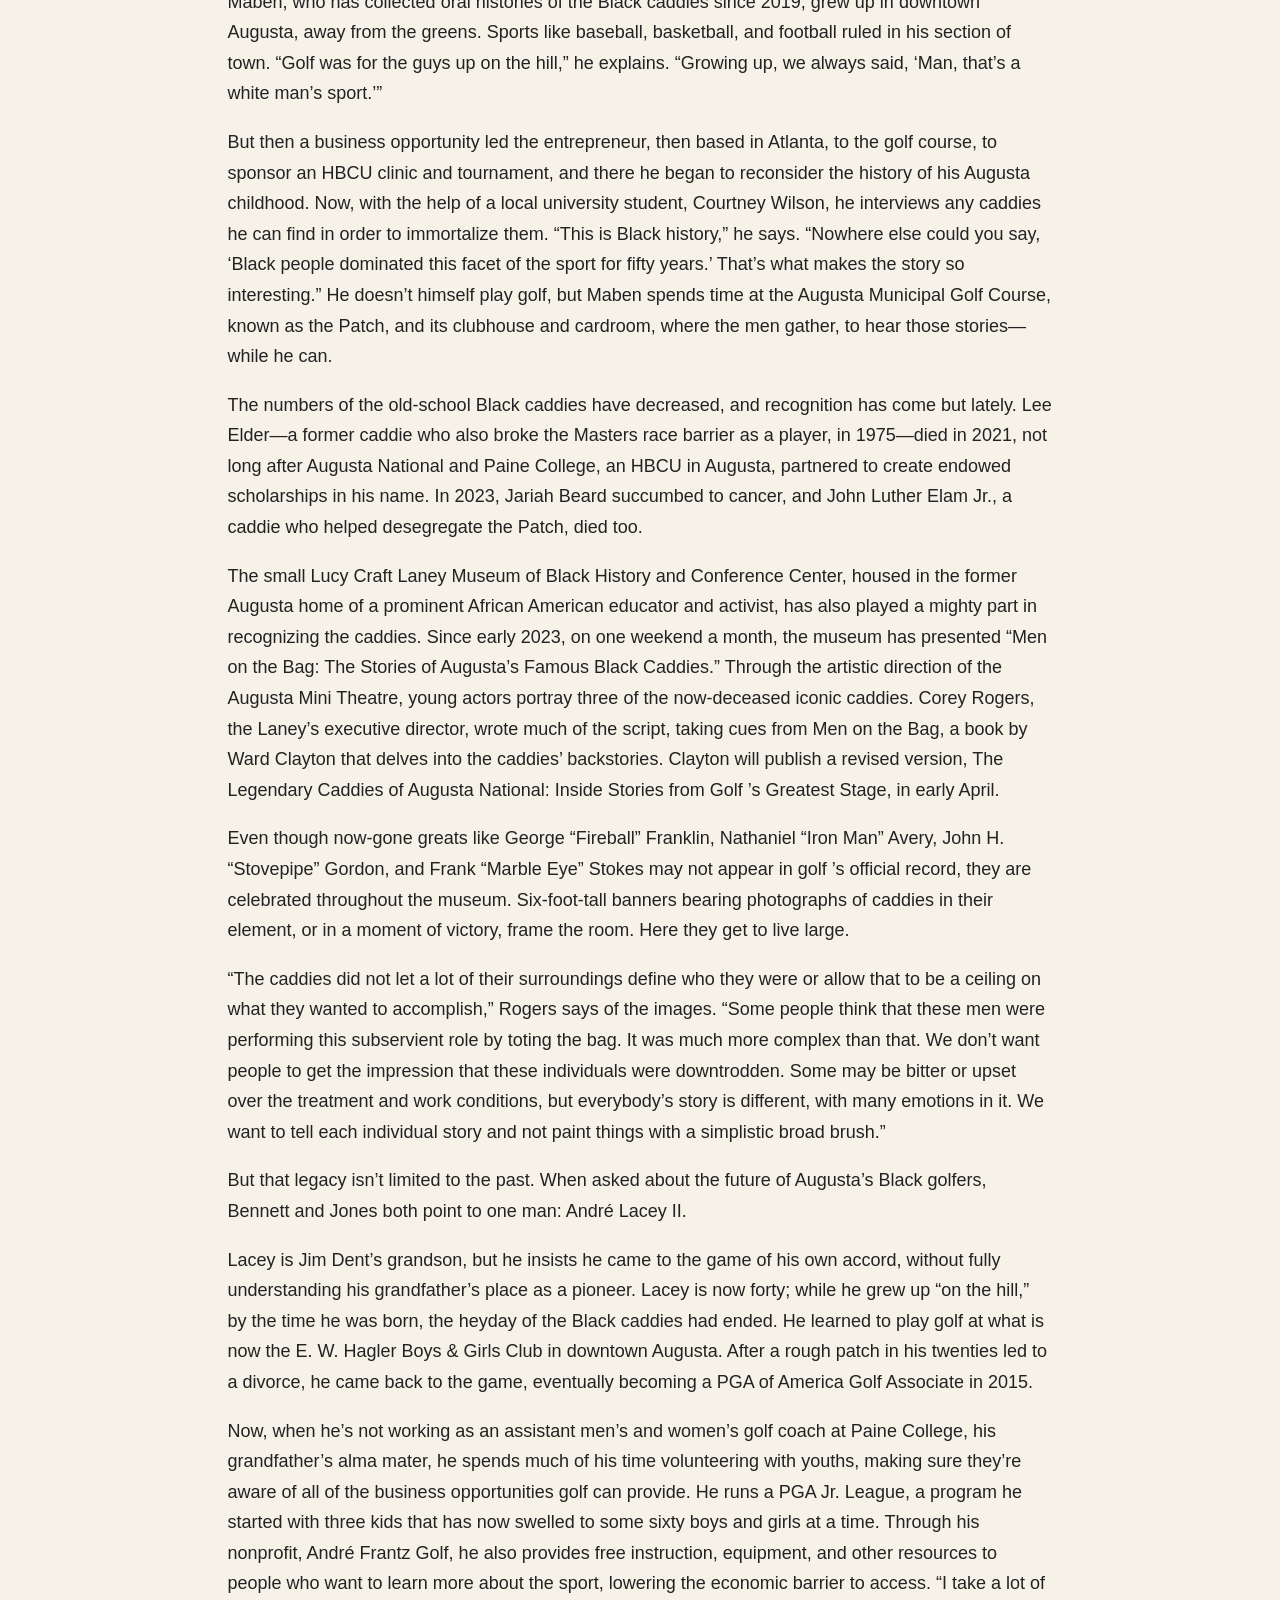
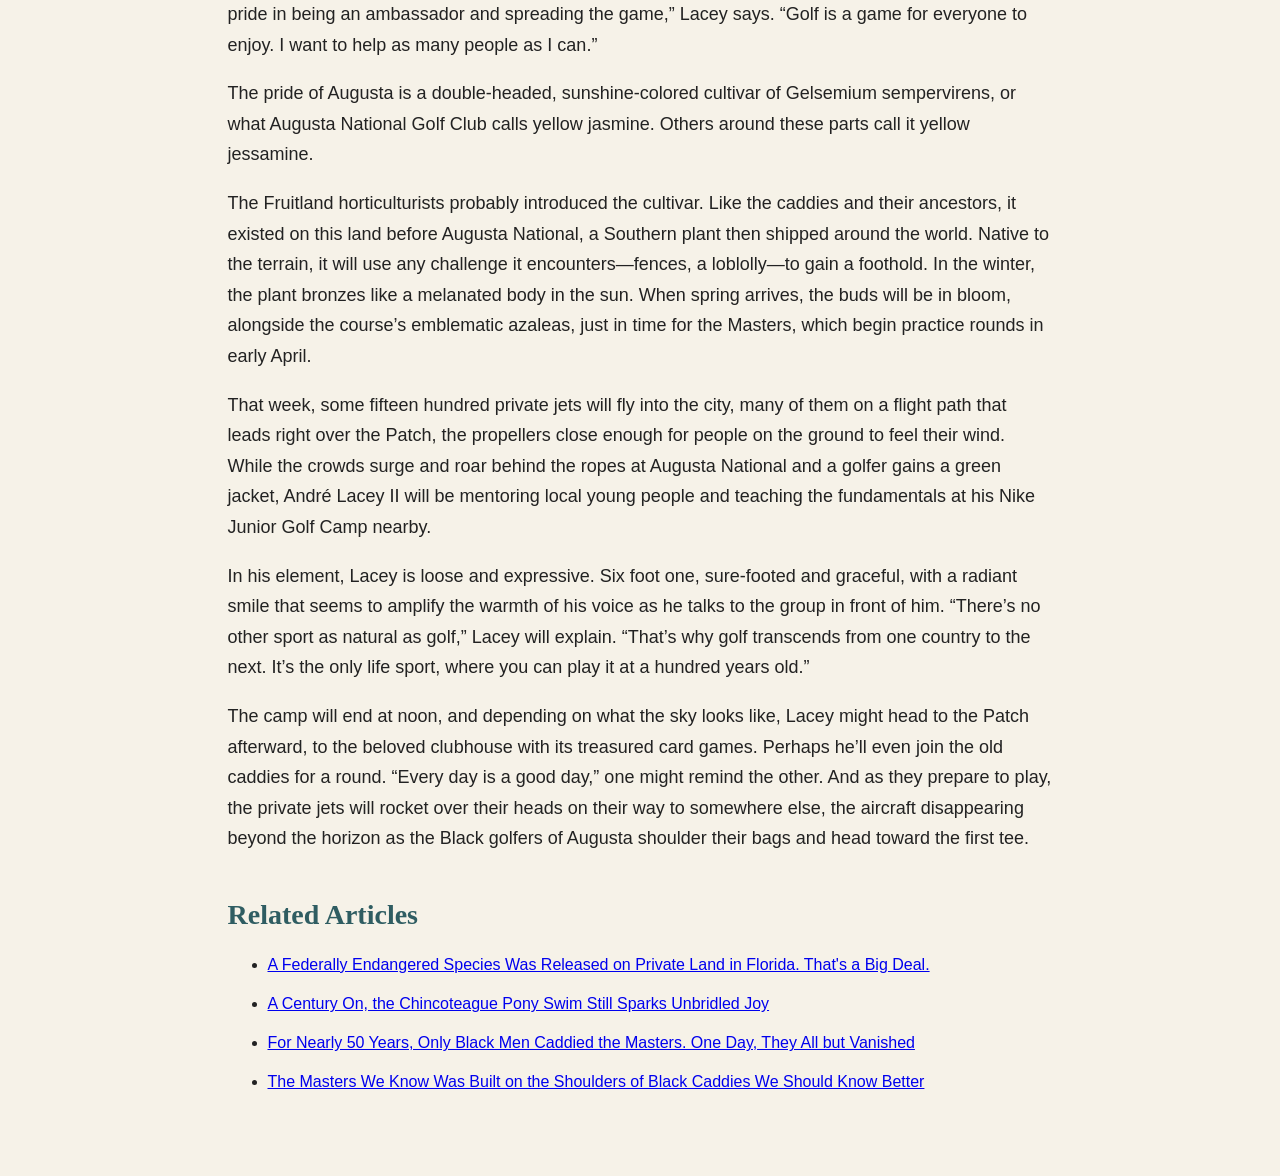
==== commit 04f40eea: "changed headline" ====
--- a/midterm/index.html
+++ b/midterm/index.html
@@ -15,7 +15,7 @@
 <div id="container">
 
 
-<h1>Masters of the Green: The Black Caddies of Augusta National</h1>
+<h1>Forgotten History: The Masters' Black Caddies</h1>
 
 <p>For almost fifty years, they carried the bags of golf legends but also masterminded victories from the tees to the holes. Then, with one decision, their lives shifted, and the legacy of their glory days went unheralded. Finally, that’s changing</p>
 
